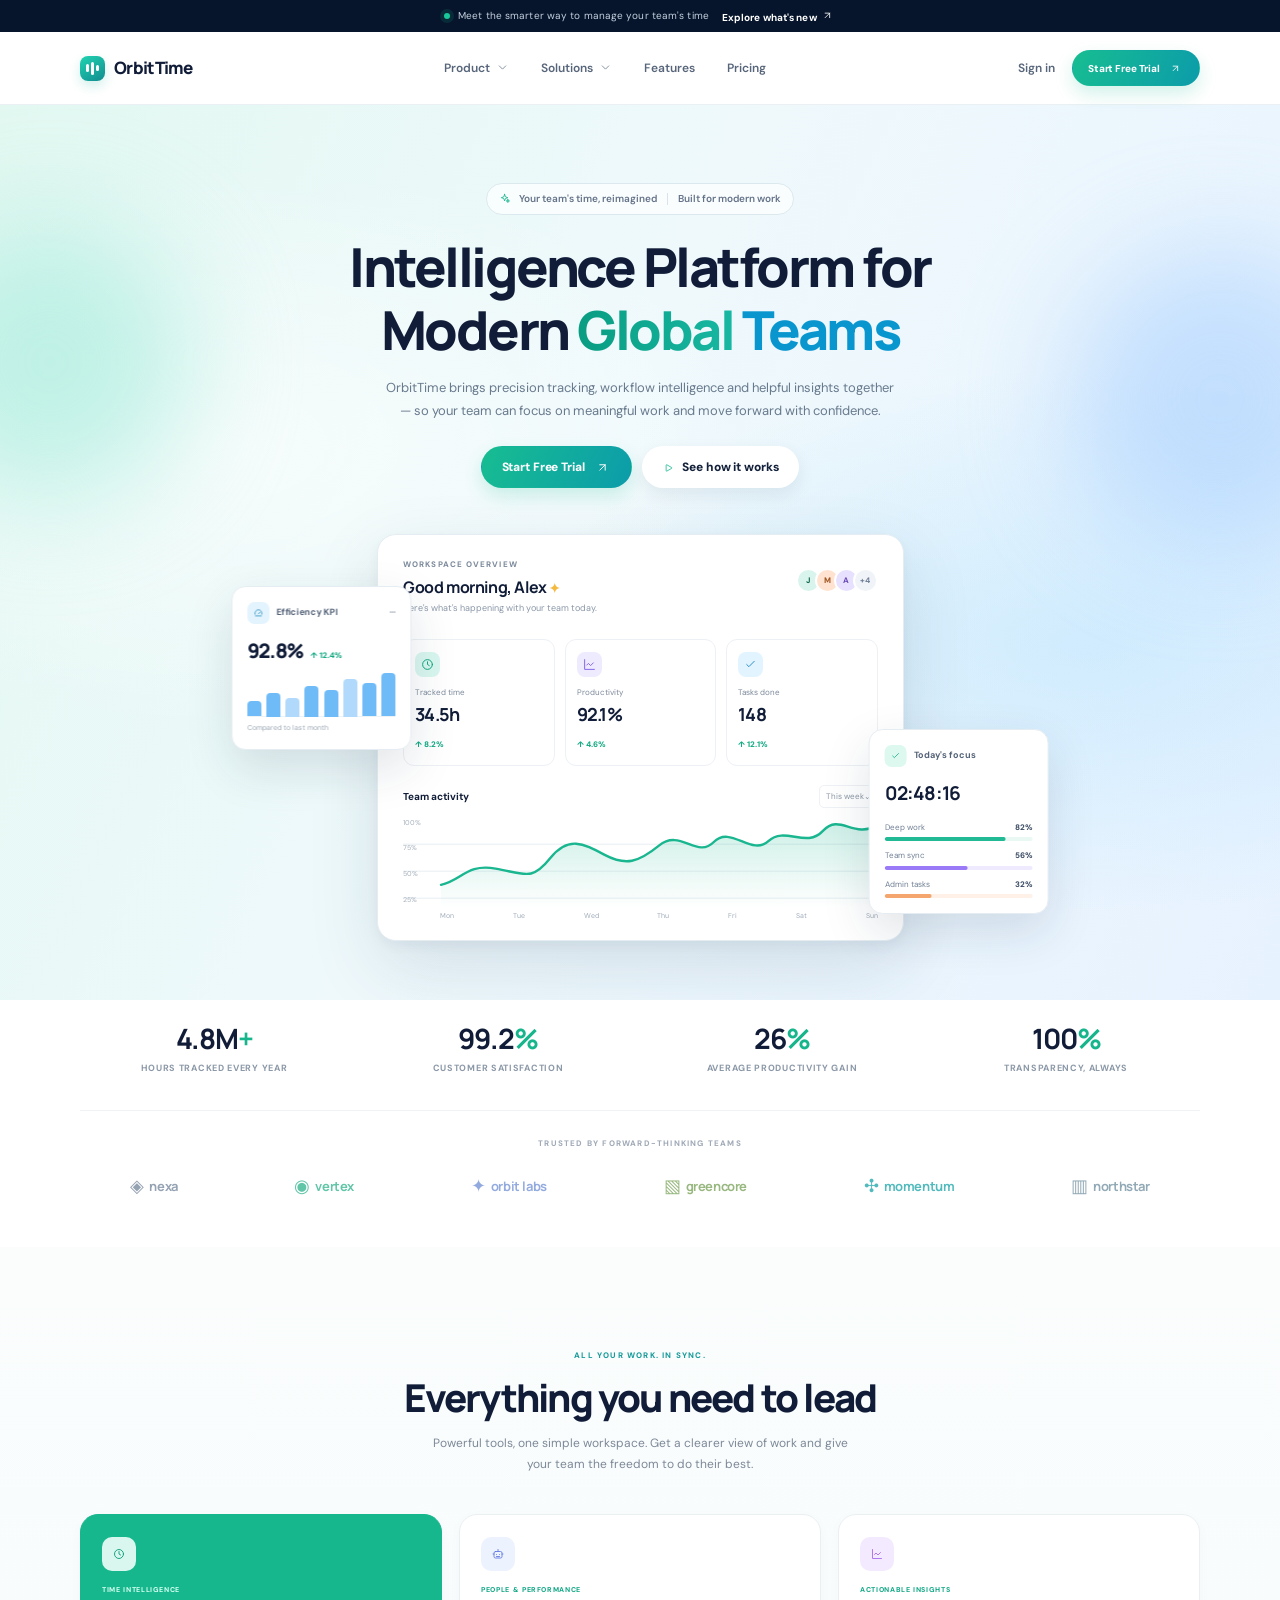
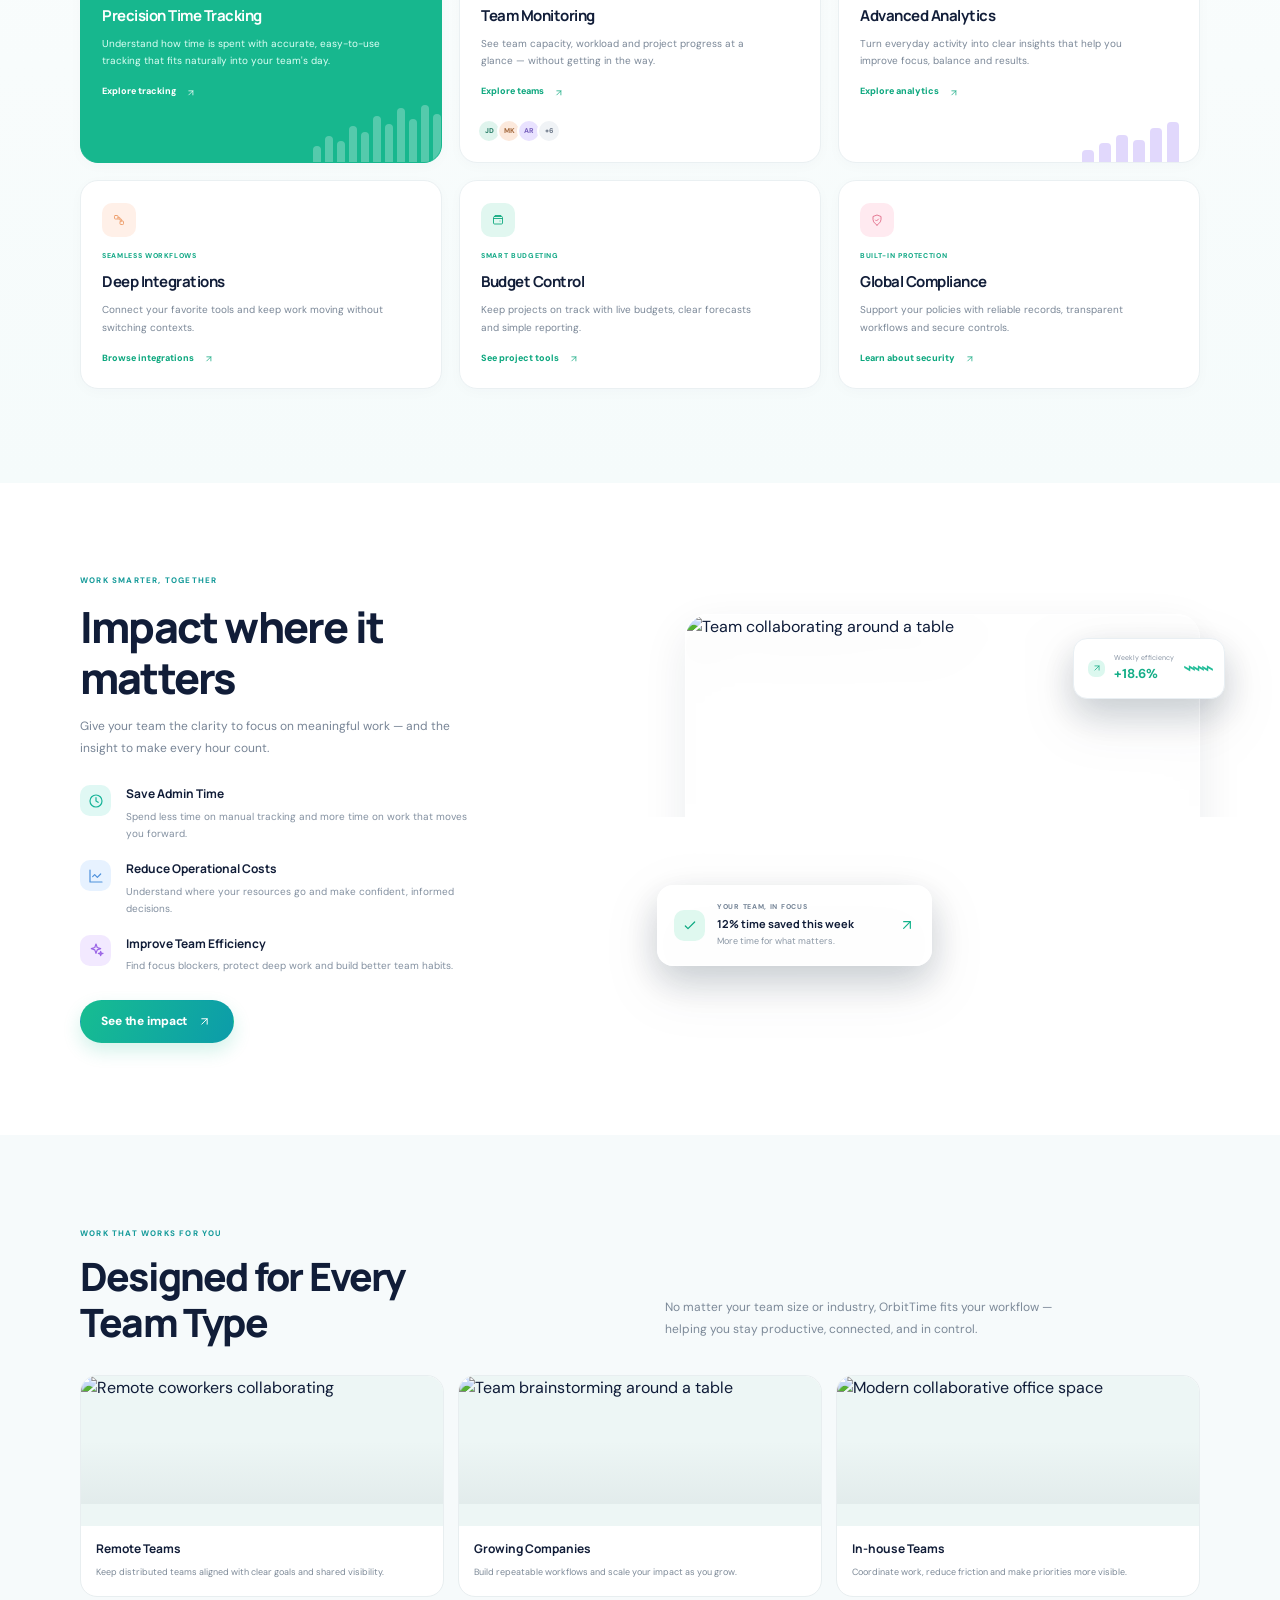
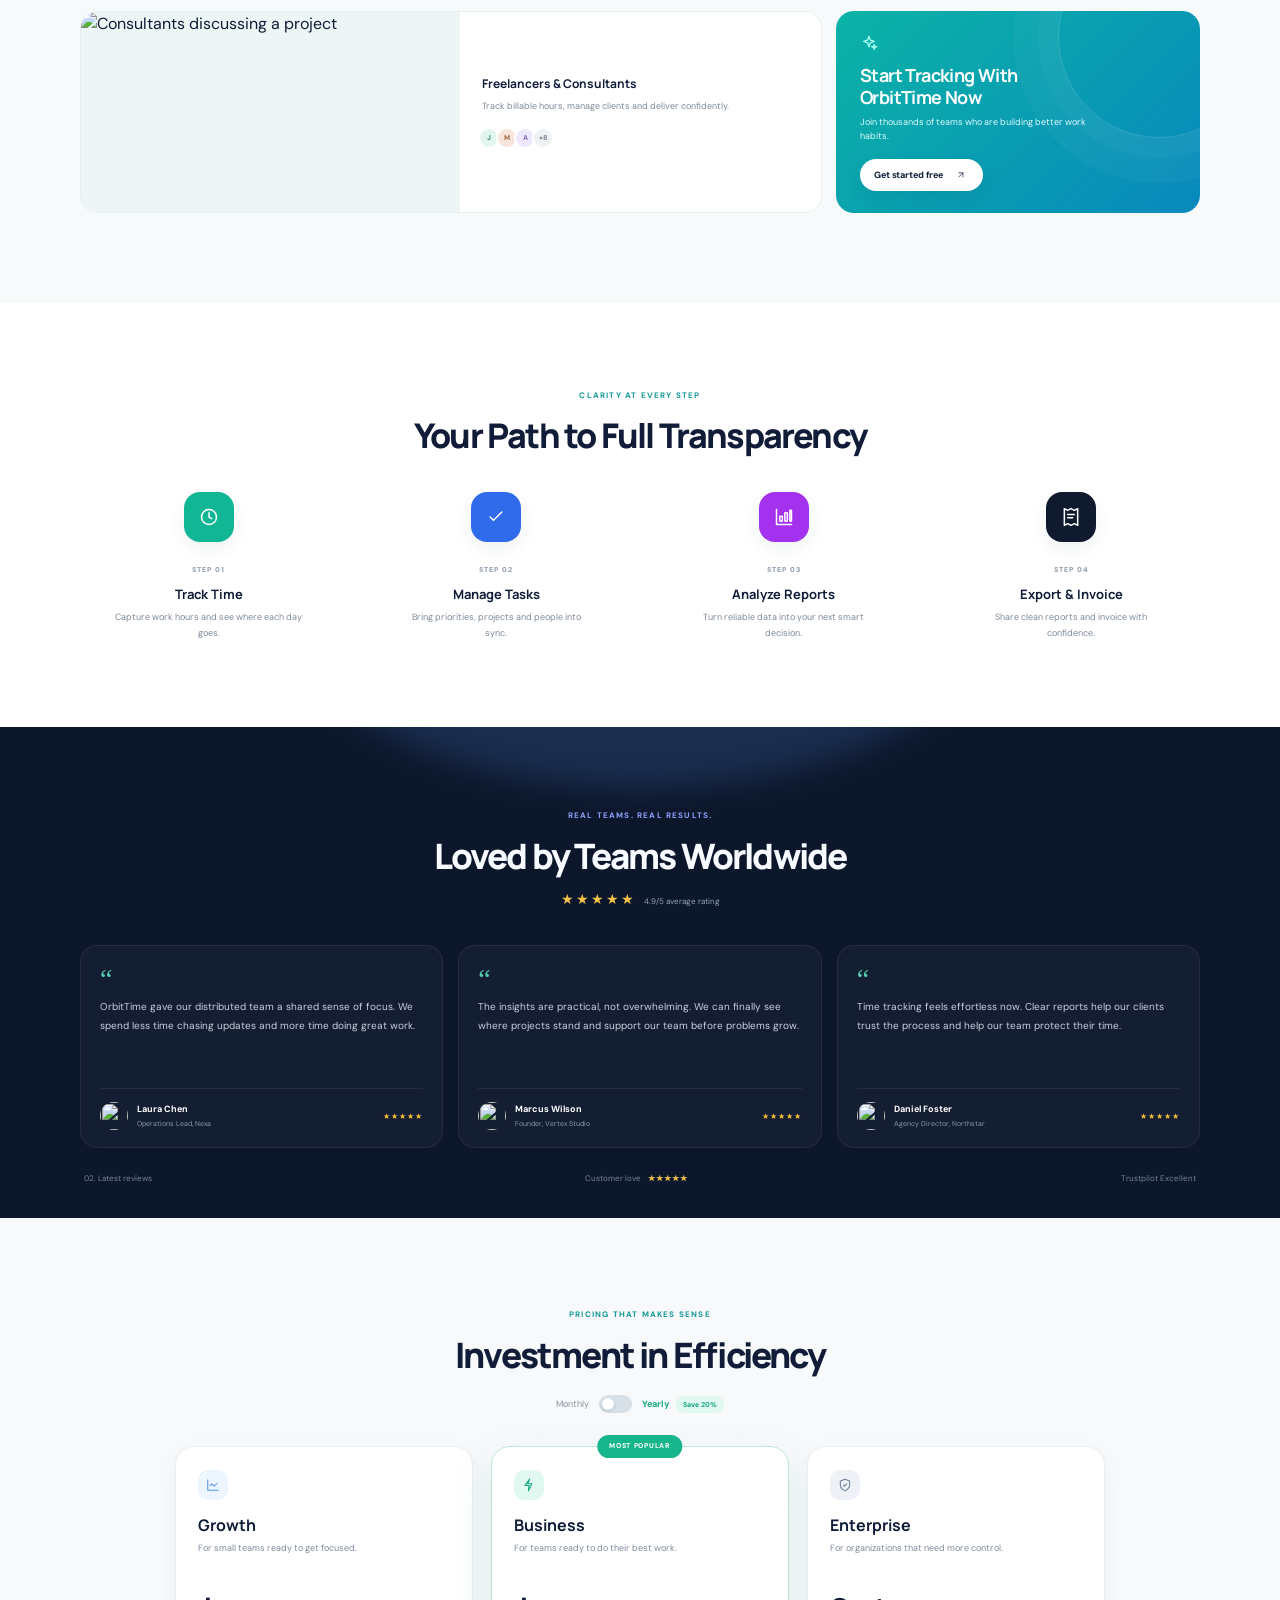
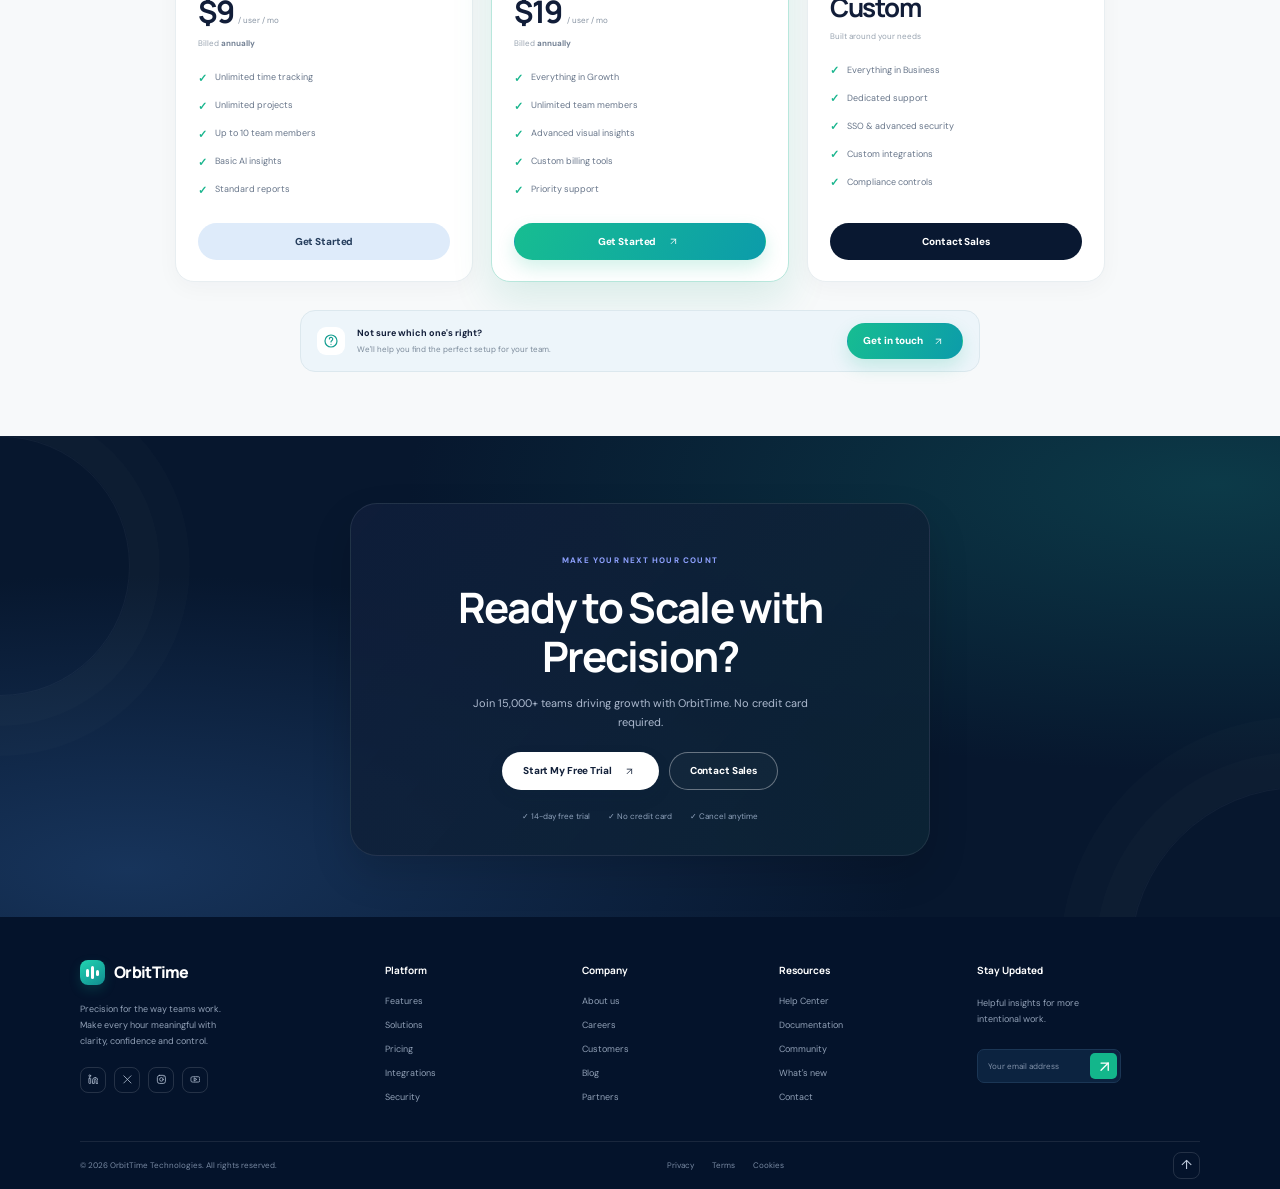
==== index.html @ 645ffbab "Polish OrbitTime design, icons, and motion" ====
<!DOCTYPE html>
<html lang="en">
<head>
  <meta charset="UTF-8" />
  <meta name="viewport" content="width=device-width, initial-scale=1.0" />
  <meta name="theme-color" content="#f4fbfc" />
  <meta name="color-scheme" content="light" />
  <meta name="description" content="OrbitTime helps modern teams plan time, track progress, and work with clarity." />
  <title>OrbitTime — Intelligence Platform for Modern Teams</title>
  <link rel="preconnect" href="https://fonts.googleapis.com" />
  <link rel="preconnect" href="https://fonts.gstatic.com" crossorigin />
  <link href="https://fonts.googleapis.com/css2?family=DM+Sans:wght@400;500;600;700&family=Manrope:wght@400;500;600;700;800&display=swap" rel="stylesheet" />
  <link rel="stylesheet" href="style.css" />
  <script src="script.js" defer></script>
</head>
<body>
  <div class="announcement"><span class="announce-dot"></span> Meet the smarter way to manage your team's time <a href="#features">Explore what's new <span aria-hidden="true">↗</span></a></div>

  <header class="site-header">
    <nav class="nav container" aria-label="Main navigation">
      <a href="#home" class="brand" aria-label="OrbitTime home"><span class="brand-mark"><span></span><span></span><span></span></span><span>OrbitTime</span></a>
      <button class="menu-toggle" aria-label="Open navigation menu" aria-expanded="false"><span></span><span></span><span></span></button>
      <div class="nav-links">
        <a href="#features">Product <span class="chevron">⌄</span></a>
        <a href="#teams">Solutions <span class="chevron">⌄</span></a>
        <a href="#impact">Features</a>
        <a href="#pricing">Pricing</a>
      </div>
      <div class="nav-actions"><a class="login-link" href="#contact">Sign in</a><a class="button button-small button-primary" href="#contact">Start Free Trial <span>↗</span></a></div>
    </nav>
  </header>

  <main>
    <section class="hero" id="home">
      <div class="hero-glow hero-glow-one"></div><div class="hero-glow hero-glow-two"></div>
      <div class="container hero-inner">
        <div class="eyebrow-pill"><span class="sparkle">✦</span> Your team's time, reimagined <span class="pill-divider"></span> Built for modern work</div>
        <h1>Intelligence Platform for<br />Modern <span class="gradient-text">Global</span> <span class="team-word">Teams</span></h1>
        <p class="hero-copy">OrbitTime brings precision tracking, workflow intelligence and helpful insights together — so your team can focus on meaningful work and move forward with confidence.</p>
        <div class="hero-buttons"><a class="button button-primary" href="#contact">Start Free Trial <span>↗</span></a><a class="button button-white" href="#features"><span class="play-icon">▶</span> See how it works</a></div>

        <div class="dashboard-preview" aria-label="Preview of OrbitTime dashboard">
          <div class="floating-mini left-mini"><div class="mini-head"><span class="tiny-icon blue">▶</span><span>Efficiency KPI</span><span class="mini-menu">···</span></div><div class="mini-number">92.8% <small>↑ 12.4%</small></div><div class="mini-bars"><i style="height:35%"></i><i style="height:55%"></i><i style="height:44%"></i><i style="height:71%"></i><i style="height:62%"></i><i style="height:88%"></i><i style="height:77%"></i><i style="height:100%"></i></div><span class="mini-foot">Compared to last month</span></div>
          <div class="main-dashboard">
            <div class="dashboard-top"><div><div class="dashboard-label">WORKSPACE OVERVIEW</div><h3>Good morning, Alex <span>✦</span></h3><p>Here's what's happening with your team today.</p></div><div class="avatar-stack"><span>J</span><span>M</span><span>A</span><b>+4</b></div></div>
            <div class="dashboard-metrics"><div class="metric"><span class="metric-icon teal">◷</span><span class="metric-label">Tracked time</span><strong>34.5h</strong><small class="positive">↑ 8.2%</small></div><div class="metric"><span class="metric-icon violet">▤</span><span class="metric-label">Productivity</span><strong>92.1%</strong><small class="positive">↑ 4.6%</small></div><div class="metric"><span class="metric-icon sky">⌁</span><span class="metric-label">Tasks done</span><strong>148</strong><small class="positive">↑ 12.1%</small></div></div>
            <div class="chart-area"><div class="chart-heading"><strong>Team activity</strong><span>This week⌄</span></div><div class="chart"><div class="chart-y"><span>100%</span><span>75%</span><span>50%</span><span>25%</span></div><svg viewBox="0 0 520 105" preserveAspectRatio="none" role="img" aria-label="Weekly productivity chart"><defs><linearGradient id="chartFill" x1="0" x2="0" y1="0" y2="1"><stop offset="0" stop-color="#20b993" stop-opacity=".22"/><stop offset="1" stop-color="#20b993" stop-opacity="0"/></linearGradient></defs><path d="M0 78 C25 73 30 53 65 59 S108 74 130 47 S170 30 195 43 S235 52 260 32 S305 48 325 28 S370 45 390 27 S435 36 455 15 S490 24 520 9 L520 105 L0 105Z" fill="url(#chartFill)"/><path d="M0 78 C25 73 30 53 65 59 S108 74 130 47 S170 30 195 43 S235 52 260 32 S305 48 325 28 S370 45 390 27 S435 36 455 15 S490 24 520 9" fill="none" stroke="#19b68f" stroke-width="2.4" vector-effect="non-scaling-stroke" stroke-linecap="round"/></svg></div><div class="chart-x"><span>Mon</span><span>Tue</span><span>Wed</span><span>Thu</span><span>Fri</span><span>Sat</span><span>Sun</span></div></div>
          </div>
          <div class="floating-mini right-mini"><div class="mini-head"><span class="tiny-icon green">✓</span><span>Today's focus</span></div><strong class="focus-time">02:48:16</strong><div class="focus-line"><span>Deep work</span><b>82%</b></div><div class="focus-track"><i></i></div><div class="focus-line"><span>Team sync</span><b>56%</b></div><div class="focus-track purple"><i></i></div><div class="focus-line"><span>Admin tasks</span><b>32%</b></div><div class="focus-track orange"><i></i></div></div>
        </div>
      </div>
    </section>

    <section class="stats-band"><div class="container stats-grid"><div><strong>4.8M<span>+</span></strong><p>Hours tracked every year</p></div><div><strong>99.2<span>%</span></strong><p>Customer satisfaction</p></div><div><strong>26<span>%</span></strong><p>Average productivity gain</p></div><div><strong>100<span>%</span></strong><p>Transparency, always</p></div></div><div class="trusted container"><p>TRUSTED BY FORWARD-THINKING TEAMS</p><div class="logo-row"><span class="logo-symbol logo-a">◈ <b>nexa</b></span><span class="logo-symbol logo-b">◉ <b>vertex</b></span><span class="logo-symbol logo-c">✦ <b>orbit labs</b></span><span class="logo-symbol logo-d">▧ <b>greencore</b></span><span class="logo-symbol logo-e">✣ <b>momentum</b></span><span class="logo-symbol logo-f">▥ <b>northstar</b></span></div></div></section>

    <section class="section features-section" id="features"><div class="container"><div class="section-heading centered"><span class="section-kicker">ALL YOUR WORK. IN SYNC.</span><h2>Everything you need to lead</h2><p>Powerful tools, one simple workspace. Get a clearer view of work and give<br class="desktop-only" /> your team the freedom to do their best.</p></div>
      <div class="feature-grid"><article class="feature-card featured-card"><div class="feature-icon mint">◷</div><span class="feature-tag">TIME INTELLIGENCE</span><h3>Precision Time Tracking</h3><p>Understand how time is spent with accurate, easy-to-use tracking that fits naturally into your team's day.</p><a href="#impact" class="text-link">Explore tracking <span>↗</span></a><div class="card-decoration bars-decoration"><i></i><i></i><i></i><i></i><i></i><i></i><i></i><i></i><i></i><i></i><i></i></div></article>
      <article class="feature-card"><div class="feature-icon periwinkle">AI</div><span class="feature-tag">PEOPLE & PERFORMANCE</span><h3>Team Monitoring</h3><p>See team capacity, workload and project progress at a glance — without getting in the way.</p><a href="#teams" class="text-link">Explore teams <span>↗</span></a><div class="mini-people"><span>JD</span><span>MK</span><span>AR</span><span>+6</span></div></article>
      <article class="feature-card"><div class="feature-icon lilac">⌘</div><span class="feature-tag">ACTIONABLE INSIGHTS</span><h3>Advanced Analytics</h3><p>Turn everyday activity into clear insights that help you improve focus, balance and results.</p><a href="#impact" class="text-link">Explore analytics <span>↗</span></a><div class="analytics-decoration"><i style="height:28%"></i><i style="height:44%"></i><i style="height:61%"></i><i style="height:50%"></i><i style="height:77%"></i><i style="height:92%"></i></div></article>
      <article class="feature-card compact-feature"><div class="feature-icon peach">↗</div><span class="feature-tag">SEAMLESS WORKFLOWS</span><h3>Deep Integrations</h3><p>Connect your favorite tools and keep work moving without switching contexts.</p><a href="#contact" class="text-link">Browse integrations <span>↗</span></a></article>
      <article class="feature-card compact-feature"><div class="feature-icon mint">◉</div><span class="feature-tag">SMART BUDGETING</span><h3>Budget Control</h3><p>Keep projects on track with live budgets, clear forecasts and simple reporting.</p><a href="#pricing" class="text-link">See project tools <span>↗</span></a></article>
      <article class="feature-card compact-feature"><div class="feature-icon rose">♢</div><span class="feature-tag">BUILT-IN PROTECTION</span><h3>Global Compliance</h3><p>Support your policies with reliable records, transparent workflows and secure controls.</p><a href="#contact" class="text-link">Learn about security <span>↗</span></a></article></div>
    </div></section>

    <section class="section impact-section" id="impact"><div class="container impact-layout"><div class="impact-copy"><span class="section-kicker">WORK SMARTER, TOGETHER</span><h2>Impact where it<br />matters</h2><p class="impact-intro">Give your team the clarity to focus on meaningful work — and the insight to make every hour count.</p><div class="benefit-list"><div class="benefit"><span class="benefit-icon turquoise">⌁</span><div><h3>Save Admin Time</h3><p>Spend less time on manual tracking and more time on work that moves you forward.</p></div></div><div class="benefit"><span class="benefit-icon blue">◈</span><div><h3>Reduce Operational Costs</h3><p>Understand where your resources go and make confident, informed decisions.</p></div></div><div class="benefit"><span class="benefit-icon purple">✧</span><div><h3>Improve Team Efficiency</h3><p>Find focus blockers, protect deep work and build better team habits.</p></div></div></div><a class="button button-primary" href="#contact">See the impact <span>↗</span></a></div>
      <div class="impact-visual"><img decoding="async" src="https://images.unsplash.com/photo-1556761175-b413da4baf72?auto=format&fit=crop&w=1000&q=85" alt="Team collaborating around a table" loading="lazy"/><div class="image-badge"><span class="badge-check">✓</span><div><small>YOUR TEAM, IN FOCUS</small><strong>12% time saved this week</strong><p>More time for what matters.</p></div><span class="badge-trend">↗</span></div><div class="floating-stat"><span class="tiny-icon green">↗</span><div><small>Weekly efficiency</small><strong>+18.6%</strong></div><div class="sparkline">⌁⌁⌁</div></div></div></div></section>

    <section class="section team-section" id="teams"><div class="container"><div class="team-intro"><div><span class="section-kicker">WORK THAT WORKS FOR YOU</span><h2>Designed for Every<br />Team Type</h2></div><p>No matter your team size or industry, OrbitTime fits your workflow — helping you stay productive, connected, and in control.</p></div><div class="team-grid"><article class="team-card"><img decoding="async" src="https://images.unsplash.com/photo-1521737711867-e3b97375f902?auto=format&fit=crop&w=720&q=80" alt="Remote coworkers collaborating" loading="lazy"/><div class="team-card-copy"><h3>Remote Teams</h3><p>Keep distributed teams aligned with clear goals and shared visibility.</p></div></article><article class="team-card"><img decoding="async" src="https://images.unsplash.com/photo-1552664730-d307ca884978?auto=format&fit=crop&w=720&q=80" alt="Team brainstorming around a table" loading="lazy"/><div class="team-card-copy"><h3>Growing Companies</h3><p>Build repeatable workflows and scale your impact as you grow.</p></div></article><article class="team-card"><img decoding="async" src="https://images.unsplash.com/photo-1524758631624-e2822e304c36?auto=format&fit=crop&w=720&q=80" alt="Modern collaborative office space" loading="lazy"/><div class="team-card-copy"><h3>In-house Teams</h3><p>Coordinate work, reduce friction and make priorities more visible.</p></div></article><article class="team-card consultant-card"><img decoding="async" src="https://images.unsplash.com/photo-1551836022-d5d88e9218df?auto=format&fit=crop&w=720&q=80" alt="Consultants discussing a project" loading="lazy"/><div class="team-card-copy"><h3>Freelancers & Consultants</h3><p>Track billable hours, manage clients and deliver confidently.</p><div class="client-dots"><span>J</span><span>M</span><span>A</span><span>+8</span></div></div></article><article class="team-cta"><span class="cta-sparkle">✦</span><h3>Start Tracking With<br />OrbitTime Now</h3><p>Join thousands of teams who are building better work habits.</p><a href="#contact" class="button button-white">Get started free <span>↗</span></a></article></div></div></section>

    <section class="section transparency-section"><div class="container"><div class="section-heading centered"><span class="section-kicker">CLARITY AT EVERY STEP</span><h2>Your Path to Full Transparency</h2></div><div class="steps-grid"><article class="step"><span class="step-icon step-green">◷</span><span class="step-number">STEP 01</span><h3>Track Time</h3><p>Capture work hours and see where each day goes.</p></article><article class="step"><span class="step-icon step-blue">☷</span><span class="step-number">STEP 02</span><h3>Manage Tasks</h3><p>Bring priorities, projects and people into sync.</p></article><article class="step"><span class="step-icon step-purple">⌁</span><span class="step-number">STEP 03</span><h3>Analyze Reports</h3><p>Turn reliable data into your next smart decision.</p></article><article class="step"><span class="step-icon step-dark">▣</span><span class="step-number">STEP 04</span><h3>Export & Invoice</h3><p>Share clean reports and invoice with confidence.</p></article></div></div></section>

    <section class="testimonials-section"><div class="container"><div class="section-heading centered"><span class="section-kicker light-kicker">REAL TEAMS. REAL RESULTS.</span><h2>Loved by Teams Worldwide</h2><div class="rating-line"><span>★★★★★</span> <small>4.9/5 average rating</small></div></div><div class="testimonial-grid"><article class="testimonial-card"><div class="quote-mark">“</div><p>OrbitTime gave our distributed team a shared sense of focus. We spend less time chasing updates and more time doing great work.</p><div class="reviewer"><img decoding="async" src="https://images.unsplash.com/photo-1534528741775-53994a69daeb?auto=format&fit=crop&w=100&q=80" alt="" loading="lazy"/><div><strong>Laura Chen</strong><small>Operations Lead, Nexa</small></div><span class="review-stars">★★★★★</span></div></article><article class="testimonial-card"><div class="quote-mark">“</div><p>The insights are practical, not overwhelming. We can finally see where projects stand and support our team before problems grow.</p><div class="reviewer"><img decoding="async" src="https://images.unsplash.com/photo-1500648767791-00dcc994a43e?auto=format&fit=crop&w=100&q=80" alt="" loading="lazy"/><div><strong>Marcus Wilson</strong><small>Founder, Vertex Studio</small></div><span class="review-stars">★★★★★</span></div></article><article class="testimonial-card"><div class="quote-mark">“</div><p>Time tracking feels effortless now. Clear reports help our clients trust the process and help our team protect their time.</p><div class="reviewer"><img decoding="async" src="https://images.unsplash.com/photo-1506794778202-cad84cf45f1d?auto=format&fit=crop&w=100&q=80" alt="" loading="lazy"/><div><strong>Daniel Foster</strong><small>Agency Director, Northstar</small></div><span class="review-stars">★★★★★</span></div></article></div><div class="testimonial-foot"><span>02. Latest reviews</span><span>Customer love <b>★★★★★</b></span><span>Trustpilot Excellent</span></div></div></section>

    <section class="section pricing-section" id="pricing"><div class="container"><div class="section-heading centered"><span class="section-kicker">PRICING THAT MAKES SENSE</span><h2>Investment in Efficiency</h2><div class="billing-toggle"><span>Monthly</span><button id="billingToggle" class="toggle-switch" aria-label="Switch to yearly billing" aria-pressed="false"><span></span></button><span class="billing-active">Yearly <small>Save 20%</small></span></div></div><div class="pricing-grid"><article class="price-card"><div class="price-icon pale-blue">↗</div><h3>Growth</h3><p>For small teams ready to get focused.</p><div class="price"><strong data-monthly="$12" data-yearly="$9">$9</strong><span>/ user / mo</span></div><span class="price-caption">Billed <b class="billing-word">annually</b></span><ul><li>Unlimited time tracking</li><li>Unlimited projects</li><li>Up to 10 team members</li><li>Basic AI insights</li><li>Standard reports</li></ul><a class="button button-soft" href="#contact">Get Started</a></article><article class="price-card popular"><span class="popular-label">MOST POPULAR</span><div class="price-icon pale-green">⌁</div><h3>Business</h3><p>For teams ready to do their best work.</p><div class="price"><strong data-monthly="$24" data-yearly="$19">$19</strong><span>/ user / mo</span></div><span class="price-caption">Billed <b class="billing-word">annually</b></span><ul><li>Everything in Growth</li><li>Unlimited team members</li><li>Advanced visual insights</li><li>Custom billing tools</li><li>Priority support</li></ul><a class="button button-primary" href="#contact">Get Started <span>↗</span></a></article><article class="price-card"><div class="price-icon pale-slate">◈</div><h3>Enterprise</h3><p>For organizations that need more control.</p><div class="price custom-price"><strong>Custom</strong></div><span class="price-caption">Built around your needs</span><ul><li>Everything in Business</li><li>Dedicated support</li><li>SSO & advanced security</li><li>Custom integrations</li><li>Compliance controls</li></ul><a class="button button-dark" href="#contact">Contact Sales</a></article></div><div class="pricing-help"><span class="help-icon">?</span><div><strong>Not sure which one's right?</strong><p>We'll help you find the perfect setup for your team.</p></div><a href="#contact" class="button button-primary button-small">Get in touch <span>↗</span></a></div></div></section>

    <section class="final-cta" id="contact"><div class="cta-orb orb-left"></div><div class="cta-orb orb-right"></div><div class="final-cta-content"><span class="section-kicker light-kicker">MAKE YOUR NEXT HOUR COUNT</span><h2>Ready to Scale with<br />Precision?</h2><p>Join 15,000+ teams driving growth with OrbitTime. No credit card required.</p><div class="hero-buttons"><a class="button button-white" href="mailto:hello@orbittime.example">Start My Free Trial <span>↗</span></a><a class="button button-outline-light" href="mailto:hello@orbittime.example">Contact Sales</a></div><div class="cta-reassurance"><span>✓ 14-day free trial</span><span>✓ No credit card</span><span>✓ Cancel anytime</span></div></div></section>
  </main>

  <footer class="site-footer"><div class="container footer-main"><div class="footer-about"><a href="#home" class="brand brand-light"><span class="brand-mark"><span></span><span></span><span></span></span><span>OrbitTime</span></a><p>Precision for the way teams work.<br />Make every hour meaningful with<br />clarity, confidence and control.</p><div class="social-links"><a href="#contact" aria-label="LinkedIn">in</a><a href="#contact" aria-label="X social network">𝕏</a><a href="#contact" aria-label="Instagram">◎</a><a href="#contact" aria-label="YouTube">▶</a></div></div><div class="footer-column"><h3>Platform</h3><a href="#features">Features</a><a href="#teams">Solutions</a><a href="#pricing">Pricing</a><a href="#impact">Integrations</a><a href="#contact">Security</a></div><div class="footer-column"><h3>Company</h3><a href="#impact">About us</a><a href="#contact">Careers</a><a href="#contact">Customers</a><a href="#contact">Blog</a><a href="#contact">Partners</a></div><div class="footer-column"><h3>Resources</h3><a href="#contact">Help Center</a><a href="#contact">Documentation</a><a href="#contact">Community</a><a href="#contact">What's new</a><a href="#contact">Contact</a></div><div class="footer-column newsletter"><h3>Stay Updated</h3><p>Helpful insights for more<br />intentional work.</p><form id="newsletterForm"><label class="sr-only" for="emailInput">Email address</label><div class="email-field"><input id="emailInput" type="email" placeholder="Your email address" required /><button type="submit" aria-label="Subscribe">↗</button></div><small id="newsletterMessage" aria-live="polite"></small></form></div></div><div class="container footer-bottom"><span>© 2026 OrbitTime Technologies. All rights reserved.</span><div><a href="#contact">Privacy</a><a href="#contact">Terms</a><a href="#contact">Cookies</a></div><a href="#home" class="back-top" aria-label="Back to top">↑</a></div></footer>
  <div class="toast" id="toast" role="status" aria-live="polite"></div>
</body>
</html>
---- style.css ----
:root{--ink:#111d38;--muted:#66748a;--line:#e6edf2;--mint:#19b88f;--mint-dark:#0fa67d;--pale:#f6fafb;--navy:#08152d;--radius:20px;--shadow:0 18px 45px rgba(20,45,75,.08)}
*{box-sizing:border-box}html{scroll-behavior:smooth;scroll-padding-top:88px}body{margin:0;font-family:'DM Sans',sans-serif;color:var(--ink);background:#fff;line-height:1.55;-webkit-font-smoothing:antialiased}a{color:inherit;text-decoration:none}button,input{font:inherit}.container{width:min(1120px,calc(100% - 48px));margin-inline:auto}.announcement{min-height:32px;background:#06152b;color:#c4d0df;display:flex;gap:8px;align-items:center;justify-content:center;font-size:10px;letter-spacing:.01em;padding:7px 16px;text-align:center}.announcement a{color:#fff;font-weight:700;margin-left:5px}.announce-dot{width:6px;height:6px;border-radius:50%;background:#19c99a;box-shadow:0 0 0 4px #19c99a20}.site-header{position:sticky;top:0;z-index:20;background:rgba(255,255,255,.89);backdrop-filter:blur(18px);border-bottom:1px solid rgba(226,235,239,.72)}.nav{height:72px;display:flex;align-items:center;justify-content:space-between;gap:24px}.brand{display:inline-flex;align-items:center;gap:9px;font-family:Manrope,sans-serif;font-weight:800;font-size:17px;letter-spacing:-.7px;white-space:nowrap}.brand-mark{width:25px;height:25px;border-radius:8px;background:linear-gradient(145deg,#21d4b1,#118c90);display:flex;align-items:center;justify-content:center;gap:2px;box-shadow:0 5px 12px #12ae9330}.brand-mark span{width:3px;border-radius:4px;background:#fff;display:block}.brand-mark span:nth-child(1){height:8px}.brand-mark span:nth-child(2){height:13px}.brand-mark span:nth-child(3){height:6px}.nav-links{display:flex;align-items:center;gap:32px;margin-left:auto;margin-right:auto}.nav-links a,.login-link{font-size:12px;color:#57657a;font-weight:600;transition:color .2s}.nav-links a:hover,.login-link:hover{color:var(--mint-dark)}.chevron{font-size:13px;margin-left:3px;color:#8591a3}.nav-actions{display:flex;align-items:center;gap:17px}.button{display:inline-flex;align-items:center;justify-content:center;gap:10px;min-height:44px;padding:0 20px;border-radius:999px;font-size:12px;font-weight:700;white-space:nowrap;border:1px solid transparent;transition:transform .2s,box-shadow .2s,background .2s;cursor:pointer}.button:hover{transform:translateY(-2px);box-shadow:0 9px 20px #0b24321a}.button-primary{background:var(--mint);color:white;box-shadow:0 6px 15px #15b58e2a}.button-primary:hover{background:#0ca980}.button-small{min-height:35px;padding:0 15px;font-size:10px}.button-white{background:#fff;color:#13213a;box-shadow:0 5px 18px #163c4c0e}.button-soft{background:#deebfa;color:#253d5c}.button-dark{background:#091831;color:#fff}.button-outline-light{border-color:#ffffff5c;color:white;background:#ffffff06}.menu-toggle{display:none;width:40px;height:40px;background:#fff;border:1px solid var(--line);border-radius:12px;align-items:center;justify-content:center;flex-direction:column;gap:5px}.menu-toggle span{display:block;width:16px;height:2px;border-radius:5px;background:#23344c}
.hero{position:relative;overflow:hidden;background:linear-gradient(115deg,#e2f8f1 0%,#eff9fc 45%,#e7f2ff 100%);padding:78px 0 58px;isolation:isolate}.hero:before{content:"";position:absolute;inset:0;z-index:-1;background:radial-gradient(ellipse at 17% 38%,#ffffffa0,transparent 36%),radial-gradient(ellipse at 85% 60%,#93d6ff4d,transparent 36%)}.hero-glow{position:absolute;z-index:-1;filter:blur(55px);border-radius:50%;opacity:.5}.hero-glow-one{width:280px;height:280px;background:#92e8d5;top:13%;left:-90px}.hero-glow-two{width:300px;height:300px;background:#9dcaff;right:-90px;top:16%}.hero-inner{text-align:center;position:relative}.eyebrow-pill{display:inline-flex;align-items:center;gap:8px;border:1px solid #dbe8ed;background:#ffffffa8;border-radius:30px;padding:7px 12px;font-size:10px;color:#647288;font-weight:600}.sparkle{color:#15b48b}.pill-divider{width:1px;height:12px;background:#d9e3e8;margin:0 2px}.hero h1{font-family:Manrope,sans-serif;font-size:clamp(36px,4.2vw,58px);line-height:1.17;letter-spacing:-2.5px;font-weight:800;margin:21px 0 14px}.gradient-text{background:linear-gradient(90deg,#099d82,#18b7a2);-webkit-background-clip:text;background-clip:text;color:transparent}.team-word{color:#0996cf}.hero-copy{max-width:510px;margin:0 auto;color:#687a8d;font-size:13px;line-height:1.8}.hero-buttons{display:flex;gap:10px;justify-content:center;flex-wrap:wrap;margin-top:24px}.hero-buttons .button{min-height:42px}.play-icon{font-size:10px;color:#18b994}.dashboard-preview{position:relative;width:min(810px,100%);margin:46px auto 0;display:flex;align-items:center;justify-content:center;min-height:282px}.main-dashboard{width:65%;min-width:410px;position:relative;z-index:2;background:#fff;border:1px solid #e5edf2;border-radius:19px;padding:23px 25px 19px;text-align:left;box-shadow:0 26px 65px #2b53701a}.dashboard-top{display:flex;align-items:flex-start;justify-content:space-between;gap:15px}.dashboard-label{font-size:8px;letter-spacing:1.1px;font-weight:800;color:#7d8b9c}.dashboard-top h3{font-family:Manrope,sans-serif;font-size:16px;margin:5px 0 2px;letter-spacing:-.4px}.dashboard-top h3 span{color:#f6b940;font-size:13px}.dashboard-top p{font-size:9px;color:#8b98a8;margin:0}.avatar-stack{display:flex;align-items:center;margin-top:10px}.avatar-stack span,.avatar-stack b{width:25px;height:25px;border-radius:50%;border:2px solid white;margin-left:-6px;display:grid;place-items:center;font-size:8px;background:#d9f4ec;color:#12664f;font-weight:800}.avatar-stack span:nth-child(2){background:#ffe3d0;color:#a05421}.avatar-stack span:nth-child(3){background:#e7e0ff;color:#6c4bb5}.avatar-stack b{background:#f0f4f8;color:#718198}.dashboard-metrics{display:grid;grid-template-columns:repeat(3,1fr);gap:10px;margin:23px 0 19px}.metric{position:relative;border:1px solid #edf1f5;border-radius:11px;padding:12px 11px 10px}.metric-icon{width:25px;height:25px;border-radius:8px;display:grid;place-items:center;font-size:13px;margin-bottom:9px}.teal{background:#d9f7ef;color:#0da37f}.violet{background:#eeebff;color:#8664ea}.sky{background:#e2f4ff;color:#278ccb}.metric-label{display:block;font-size:8px;color:#7c899a}.metric strong{font-family:Manrope,sans-serif;font-size:18px;letter-spacing:-.7px;display:block;margin:2px 0}.positive{font-size:8px;color:#14ab84;font-weight:800}.chart-heading{display:flex;justify-content:space-between;align-items:center;font-size:9px}.chart-heading strong{font-size:10px}.chart-heading span{font-size:8px;color:#8b97a5;border:1px solid #eef1f5;border-radius:5px;padding:4px 6px}.chart{height:90px;display:flex;gap:8px;margin-top:10px;background:repeating-linear-gradient(to bottom,transparent 0,transparent 25px,#eff3f6 26px,#eff3f6 27px);position:relative}.chart-y{display:flex;flex-direction:column;justify-content:space-between;color:#a5afbb;font-size:7px;width:30px;padding-bottom:2px}.chart svg{width:calc(100% - 38px);height:100%;overflow:visible}.chart-x{display:flex;justify-content:space-between;padding-left:37px;color:#a0abba;font-size:7px;margin-top:3px}.floating-mini{position:absolute;background:#fff;border:1px solid #e6edf2;border-radius:14px;box-shadow:0 18px 38px #173f5c1b;padding:15px;z-index:3;text-align:left;width:180px}.left-mini{left:0;top:52px;transform:translateX(-2%)}.right-mini{right:0;bottom:28px;transform:translateX(2%)}.mini-head{display:flex;align-items:center;gap:7px;font-size:9px;color:#546278;font-weight:700}.tiny-icon{width:22px;height:22px;border-radius:7px;display:grid;place-items:center;font-size:10px}.tiny-icon.blue{background:#e4f4ff;color:#218bba}.tiny-icon.green{background:#dcf8ef;color:#0eaa83}.mini-menu{margin-left:auto;color:#8593a3}.mini-number{font-size:20px;font-family:Manrope,sans-serif;font-weight:800;margin-top:11px;letter-spacing:-.8px}.mini-number small{font-family:'DM Sans',sans-serif;font-size:8px;color:#12a983;margin-left:4px;letter-spacing:0}.mini-bars{height:44px;display:flex;align-items:flex-end;gap:5px;margin-top:7px;border-bottom:1px solid #edf2f5}.mini-bars i{display:block;width:12%;background:#6fbbf8;border-radius:4px 4px 0 0}.mini-bars i:nth-child(3n){background:#b0d9fb}.mini-foot{display:block;color:#9ca8b5;font-size:7px;margin-top:6px}.focus-time{font-family:Manrope,sans-serif;font-size:19px;letter-spacing:-.8px;display:block;margin:12px 0}.focus-line{display:flex;justify-content:space-between;font-size:8px;color:#718095;margin:8px 0 4px}.focus-line b{color:#384961;font-size:8px}.focus-track{height:4px;border-radius:10px;background:#eaf8f3;overflow:hidden}.focus-track i{display:block;width:82%;height:100%;background:#22b995;border-radius:10px}.focus-track.purple{background:#f0eaff}.focus-track.purple i{width:56%;background:#9b7af7}.focus-track.orange{background:#fff1e7}.focus-track.orange i{width:32%;background:#f4a66e}
.stats-band{background:#fff;padding:15px 0 47px}.stats-grid{display:grid;grid-template-columns:repeat(4,1fr);gap:16px;text-align:center;padding:7px 0 34px}.stats-grid strong{font-family:Manrope,sans-serif;letter-spacing:-1px;font-size:28px;line-height:1.2}.stats-grid strong span{color:#16b58c}.stats-grid p{font-size:9px;letter-spacing:.7px;text-transform:uppercase;font-weight:700;color:#8b98a7;margin:5px 0 0}.trusted{border-top:1px solid #f0f3f5;padding-top:26px;text-align:center}.trusted>p{font-size:8px;letter-spacing:1.2px;color:#a0aab7;font-weight:800;margin:0 0 23px}.logo-row{display:flex;align-items:center;justify-content:space-around;gap:16px;flex-wrap:wrap;color:#a6b1bd}.logo-symbol{font-family:Manrope,sans-serif;display:flex;align-items:center;gap:5px;font-size:18px;opacity:.8}.logo-symbol b{font-size:13px;letter-spacing:-.4px}.logo-a{color:#7a8ba0}.logo-b{color:#3ab793}.logo-c{color:#7996d8}.logo-d{color:#7ea65f}.logo-e{color:#26a9ad}.logo-f{color:#7794a4}
.section{padding:94px 0}.features-section{background:linear-gradient(180deg,#fbfdfd,#f5fbfb)}.section-heading h2,.team-intro h2,.impact-copy h2{font-family:Manrope,sans-serif;font-size:clamp(29px,3vw,39px);letter-spacing:-1.8px;line-height:1.17;margin:10px 0 12px;font-weight:800}.section-kicker{font-size:8px;letter-spacing:1.2px;font-weight:800;color:#169b9a}.section-heading p{font-size:12px;color:#7d8998;line-height:1.8;margin:0}.centered{text-align:center}.feature-grid{display:grid;grid-template-columns:repeat(3,1fr);gap:17px;margin-top:38px}.feature-card{background:#fff;border:1px solid #eaf0f2;border-radius:18px;padding:22px 21px 19px;min-height:220px;position:relative;overflow:hidden;transition:transform .25s,box-shadow .25s,border .25s}.feature-card:hover,.team-card:hover,.price-card:hover{transform:translateY(-4px);box-shadow:0 16px 35px #203c5310}.featured-card{background:#17b78e;color:#fff;border-color:#17b78e}.feature-icon{width:34px;height:34px;border-radius:10px;display:grid;place-items:center;font-weight:800;font-size:12px;margin-bottom:14px}.feature-icon.mint{background:#e1f7f0;color:#11aa80}.feature-icon.periwinkle{background:#edf2ff;color:#647be1}.feature-icon.lilac{background:#f4eaff;color:#aa6ced}.feature-icon.peach{background:#fff0e8;color:#ed9b67}.feature-icon.rose{background:#ffeaf0;color:#e16e89}.featured-card .feature-icon{background:#d9f7ef;color:#099c77}.feature-tag{font-size:7px;letter-spacing:.65px;font-weight:800;color:#14a987;display:block;margin-bottom:8px}.featured-card .feature-tag{color:#d4fff0}.feature-card h3{font-family:Manrope,sans-serif;font-size:15px;letter-spacing:-.5px;margin:0 0 8px}.feature-card p{font-size:10px;color:#7a8797;line-height:1.75;margin:0;max-width:285px}.featured-card p{color:#ddfff5}.featured-card h3{color:#fff}.text-link{font-size:9px;font-weight:800;color:#0ca77e;display:inline-flex;gap:6px;align-items:center;margin-top:14px}.featured-card .text-link{color:#fff}.bars-decoration{position:absolute;bottom:0;right:0;display:flex;gap:4px;align-items:flex-end;opacity:.27;height:58px}.bars-decoration i{display:block;width:8px;background:#fff;border-radius:4px 4px 0 0}.bars-decoration i:nth-child(1){height:16px}.bars-decoration i:nth-child(2){height:26px}.bars-decoration i:nth-child(3){height:21px}.bars-decoration i:nth-child(4){height:36px}.bars-decoration i:nth-child(5){height:30px}.bars-decoration i:nth-child(6){height:46px}.bars-decoration i:nth-child(7){height:38px}.bars-decoration i:nth-child(8){height:54px}.bars-decoration i:nth-child(9){height:43px}.bars-decoration i:nth-child(10){height:57px}.bars-decoration i:nth-child(11){height:48px}.mini-people{display:flex;margin-top:17px}.mini-people span{width:24px;height:24px;border-radius:50%;display:grid;place-items:center;background:#dff4ed;border:2px solid white;margin-left:-4px;font-size:7px;color:#2b7f6a;font-weight:800}.mini-people span:nth-child(2){background:#fce9dc;color:#a66c41}.mini-people span:nth-child(3){background:#e9e2ff;color:#7861bd}.mini-people span:nth-child(4){background:#f0f3f6;color:#6b7788}.analytics-decoration{display:flex;align-items:flex-end;gap:5px;height:44px;position:absolute;right:20px;bottom:0;opacity:.42}.analytics-decoration i{width:12px;background:#b8a3f8;border-radius:4px 4px 0 0}.compact-feature{min-height:198px}
.impact-section{background:#fff;padding-top:83px;padding-bottom:92px}.impact-layout{display:grid;grid-template-columns:1fr 1fr;align-items:center;gap:90px}.impact-copy h2{font-size:43px;margin-top:12px}.impact-intro{font-size:12px;max-width:390px;line-height:1.85;color:#788596;margin-bottom:26px}.benefit-list{display:grid;gap:18px;margin-bottom:26px}.benefit{display:grid;grid-template-columns:34px 1fr;gap:12px;align-items:start}.benefit-icon{width:31px;height:31px;border-radius:10px;display:grid;place-items:center;font-size:16px}.benefit-icon.turquoise{background:#e0f8f4;color:#17b398}.benefit-icon.blue{background:#e7f2ff;color:#4e91dc}.benefit-icon.purple{background:#f2e9ff;color:#9b65e6}.benefit h3{font-family:Manrope,sans-serif;font-size:12px;margin:0 0 4px}.benefit p{font-size:10px;color:#8390a0;line-height:1.7;margin:0;max-width:350px}.impact-visual{position:relative;padding:0 0 15px 0}.impact-visual>img{display:block;width:100%;height:365px;object-fit:cover;border-radius:23px;box-shadow:0 16px 38px #19324920;filter:saturate(.85)}.image-badge{position:absolute;left:-28px;bottom:28px;display:flex;align-items:center;gap:12px;border-radius:16px;padding:16px;background:#ffffffed;box-shadow:0 12px 28px #102a3c26;min-width:275px}.badge-check{width:31px;height:31px;display:grid;place-items:center;border-radius:10px;background:#dff8ef;color:#0ba880;font-weight:900}.image-badge small{font-size:7px;color:#778698;font-weight:800;letter-spacing:.7px;display:block}.image-badge strong{display:block;font-family:Manrope,sans-serif;font-size:11px;margin:3px 0}.image-badge p{font-size:9px;color:#8b97a5;margin:0}.badge-trend{margin-left:auto;color:#13b28b;font-weight:900}.floating-stat{position:absolute;right:-25px;top:24px;border:1px solid #e9eff3;background:#fff;padding:12px 14px;border-radius:14px;box-shadow:0 12px 28px #183c5315;display:flex;align-items:center;gap:9px}.floating-stat small{display:block;font-size:7px;color:#8793a3}.floating-stat strong{display:block;font-size:13px;color:#15ae88}.sparkline{color:#23bd99;font-size:22px;letter-spacing:-4px}
.team-section{background:#f6fafb;padding-top:84px;padding-bottom:90px}.team-intro{display:grid;grid-template-columns:1fr 1fr;align-items:end;gap:50px;margin-bottom:30px}.team-intro h2{font-size:39px;margin-bottom:0}.team-intro>p{font-size:12px;line-height:1.9;color:#7c8998;margin:0 0 4px;max-width:405px}.team-grid{display:grid;grid-template-columns:repeat(6,1fr);gap:14px}.team-card{grid-column:span 2;background:#fff;border:1px solid #e8eef0;border-radius:17px;overflow:hidden;transition:transform .25s,box-shadow .25s}.team-card>img{display:block;width:100%;height:150px;object-fit:cover;background:#ecf4f3}.team-card-copy{padding:14px 15px 16px}.team-card h3{font-family:Manrope,sans-serif;font-size:12px;margin:0 0 6px}.team-card p{font-size:9px;color:#7c8997;line-height:1.65;margin:0}.consultant-card{grid-column:span 4;display:grid;grid-template-columns:1.05fr 1fr;align-items:center}.consultant-card>img{height:100%;min-height:172px}.consultant-card .team-card-copy{padding:22px}.client-dots{display:flex;margin-top:13px}.client-dots span{width:22px;height:22px;margin-left:-4px;border:2px solid white;border-radius:50%;display:grid;place-items:center;background:#e3f5ef;color:#2c8871;font-size:7px;font-weight:800}.client-dots span:nth-child(2){background:#f7e5db;color:#a3653e}.client-dots span:nth-child(3){background:#eee8ff;color:#8066bc}.client-dots span:nth-child(4){background:#eff2f5;color:#778395}.team-cta{grid-column:span 2;border-radius:18px;padding:22px 24px;color:#fff;background:linear-gradient(135deg,#0bb3a6,#0889bd);position:relative;overflow:hidden;min-height:172px}.team-cta:after{content:"";position:absolute;width:200px;height:200px;border:1px solid #ffffff2b;border-radius:50%;right:-60px;top:-75px;box-shadow:0 0 0 20px #ffffff08,0 0 0 45px #ffffff08}.cta-sparkle{color:#a9fff1;font-size:16px}.team-cta h3{font-family:Manrope,sans-serif;font-size:18px;letter-spacing:-.6px;line-height:1.18;margin:8px 0}.team-cta p{font-size:9px;color:#e0fcff;margin:0 0 15px;max-width:230px}.team-cta .button{min-height:32px;font-size:9px;padding:0 13px;position:relative;z-index:2}
.transparency-section{padding-top:78px;padding-bottom:83px;background:#fff}.transparency-section .section-heading h2{font-size:34px}.steps-grid{display:grid;grid-template-columns:repeat(4,1fr);gap:30px;margin-top:34px}.step{text-align:center;padding:3px 12px}.step-icon{display:grid;place-items:center;width:50px;height:50px;border-radius:16px;margin:0 auto 13px;font-size:20px;box-shadow:0 7px 17px #152a4210}.step-green{background:#11b694;color:white}.step-blue{background:#2f6bea;color:#fff}.step-purple{background:#a331ed;color:white}.step-dark{background:#101a2e;color:white}.step-number{font-size:7px;letter-spacing:1px;font-weight:800;color:#8c98a7}.step h3{font-family:Manrope,sans-serif;font-size:13px;margin:4px 0 6px}.step p{font-size:9px;line-height:1.7;color:#7e8a9a;margin:0 auto;max-width:190px}
.testimonials-section{background:#0d172c;color:#fff;padding:74px 0 33px;position:relative;overflow:hidden}.testimonials-section:before{content:"";position:absolute;width:700px;height:350px;border-radius:50%;left:50%;top:-290px;transform:translateX(-50%);background:#1a2d4f;filter:blur(15px)}.testimonials-section .container{position:relative}.light-kicker{color:#8c9ffb}.testimonials-section .section-heading h2{font-size:35px;margin-top:10px;color:#f7faff}.rating-line{font-size:10px;margin-top:10px}.rating-line span{color:#f9c34a;letter-spacing:2px;font-size:14px}.rating-line small{font-size:8px;color:#95a4bc;margin-left:5px}.testimonial-grid{display:grid;grid-template-columns:repeat(3,1fr);gap:15px;margin-top:35px}.testimonial-card{border:1px solid #ffffff12;border-radius:17px;background:#ffffff08;padding:19px 19px 17px;min-height:190px}.quote-mark{font-family:Georgia,serif;color:#53cfb2;font-size:28px;line-height:1}.testimonial-card>p{color:#c8d0de;font-size:10px;line-height:1.85;margin:5px 0 20px;min-height:70px}.reviewer{display:flex;align-items:center;gap:9px;border-top:1px solid #ffffff12;padding-top:13px}.reviewer img{width:28px;height:28px;object-fit:cover;border-radius:50%}.reviewer strong{font-size:9px;display:block}.reviewer small{display:block;font-size:7px;color:#8b9ab0;margin-top:2px}.review-stars{margin-left:auto;color:#f4bd3e;letter-spacing:1px;font-size:8px}.testimonial-foot{display:flex;justify-content:space-between;color:#74839c;font-size:8px;padding:24px 4px 0}.testimonial-foot b{color:#f1bf47;letter-spacing:1px;margin-left:5px}
.pricing-section{background:#f7f9fa;padding-top:82px;padding-bottom:64px}.pricing-section .section-heading h2{font-size:35px}.billing-toggle{display:flex;align-items:center;justify-content:center;gap:10px;margin-top:20px;font-size:9px;color:#8793a2}.billing-active{color:#18a984;font-weight:800}.billing-active small{background:#e0f8ef;border-radius:15px;padding:4px 7px;margin-left:4px;font-size:7px}.toggle-switch{border:0;background:#d6e0e6;width:33px;height:18px;border-radius:20px;padding:3px;cursor:pointer;display:flex;align-items:center;transition:background .2s}.toggle-switch span{display:block;width:12px;height:12px;background:white;border-radius:50%;box-shadow:0 1px 3px #17314930;transition:transform .2s}.toggle-switch[aria-pressed="true"]{background:#18b58d}.toggle-switch[aria-pressed="true"] span{transform:translateX(15px)}.pricing-grid{display:grid;grid-template-columns:repeat(3,1fr);gap:18px;max-width:930px;margin:33px auto 0;align-items:stretch}.price-card{position:relative;background:#fff;border:1px solid #e8eef1;border-radius:19px;padding:23px 22px 21px;transition:transform .25s,box-shadow .25s;display:flex;flex-direction:column;min-height:410px}.price-card.popular{border-color:#b8e7dc;box-shadow:0 12px 27px #0e987415;transform:translateY(-8px)}.price-card.popular:hover{transform:translateY(-12px)}.popular-label{position:absolute;top:-12px;left:50%;transform:translateX(-50%);border-radius:15px;background:#17b58b;color:white;letter-spacing:.7px;font-size:7px;font-weight:800;padding:6px 12px;white-space:nowrap}.price-icon{width:30px;height:30px;border-radius:10px;display:grid;place-items:center;margin-bottom:13px;font-size:14px}.pale-blue{background:#edf5ff;color:#5797de}.pale-green{background:#e0f8ef;color:#12a67e}.pale-slate{background:#eef2f7;color:#718099}.price-card h3{font-family:Manrope,sans-serif;font-size:16px;margin:0 0 4px}.price-card>p{color:#7f8b9b;font-size:9px;margin:0;min-height:28px}.price{display:flex;align-items:baseline;gap:5px;margin-top:17px}.price strong{font-family:Manrope,sans-serif;font-size:31px;letter-spacing:-1.3px}.price span{font-size:8px;color:#8894a3}.custom-price strong{font-size:26px}.price-caption{font-size:8px;color:#98a3b0;margin-top:2px}.price-caption b{color:#738194;font-weight:700}.price-card ul{list-style:none;padding:0;margin:20px 0 24px;display:grid;gap:11px}.price-card li{font-size:9px;color:#68768a;display:flex;align-items:center;gap:8px}.price-card li:before{content:"✓";color:#19b58d;font-size:11px;font-weight:900}.price-card .button{width:100%;margin-top:auto;min-height:37px;font-size:10px}.pricing-help{display:flex;align-items:center;gap:12px;max-width:680px;margin:28px auto 0;border:1px solid #dce8ee;background:#edf5fa;border-radius:15px;padding:12px 16px}.help-icon{display:grid;place-items:center;width:28px;height:28px;border-radius:9px;background:#fff;color:#159e91;font-weight:900}.pricing-help strong{display:block;font-size:9px}.pricing-help p{font-size:8px;color:#7b8a9a;margin:2px 0 0}.pricing-help .button{margin-left:auto}
.final-cta{position:relative;overflow:hidden;background:#07172e;color:#fff;text-align:center;padding:67px 24px 61px}.final-cta:before{content:"";position:absolute;inset:0;background:radial-gradient(ellipse at 10% 90%,#17345b 0%,transparent 48%),radial-gradient(ellipse at 95% 10%,#0c3a48 0%,transparent 47%)}.final-cta-content{position:relative;max-width:580px;margin:auto;border:1px solid #ffffff16;border-radius:27px;padding:42px 25px 32px;background:linear-gradient(130deg,#101e3bdb,#0c2435e8);box-shadow:0 18px 40px #00000024}.final-cta h2{font-family:Manrope,sans-serif;font-size:clamp(30px,3.5vw,42px);letter-spacing:-1.7px;line-height:1.18;margin:12px 0}.final-cta p{font-size:11px;color:#aebbd0;line-height:1.7;margin:0 auto;max-width:360px}.final-cta .hero-buttons{margin-top:21px}.final-cta .hero-buttons .button{min-height:38px;font-size:10px}.cta-reassurance{display:flex;justify-content:center;gap:18px;flex-wrap:wrap;color:#8fa2bb;font-size:8px;margin-top:20px}.cta-reassurance span: first-letter{color:#20c79b}.cta-orb{position:absolute;border-radius:50%;border:1px solid #ffffff0b}.orb-left{width:260px;height:260px;left:-130px;top:0;box-shadow:0 0 0 30px #ffffff03,0 0 0 60px #ffffff03}.orb-right{width:340px;height:340px;right:-190px;bottom:-210px;box-shadow:0 0 0 35px #ffffff03,0 0 0 70px #ffffff03}
.site-footer{background:#04132b;color:#fff;padding:43px 0 0}.footer-main{display:grid;grid-template-columns:1.65fr repeat(3,1fr) 1.35fr;gap:32px;padding-bottom:36px}.brand-light{color:white;font-size:16px}.footer-about p,.newsletter p{font-size:9px;line-height:1.8;color:#92a1b7;margin:16px 0}.social-links{display:flex;gap:8px;margin-top:17px}.social-links a{display:grid;place-items:center;width:26px;height:26px;border:1px solid #ffffff22;border-radius:8px;color:#afbdd0;font-size:10px;font-weight:800;transition:background .2s}.social-links a:hover{background:#17b58b;color:#fff}.footer-column{display:flex;flex-direction:column;align-items:flex-start;gap:10px}.footer-column h3{font-family:Manrope,sans-serif;font-size:10px;margin:3px 0 7px}.footer-column>a{font-size:9px;color:#91a0b6;transition:color .2s}.footer-column>a:hover{color:#fff}.newsletter p{margin:0 0 12px}.email-field{height:34px;display:flex;background:#0c2340;border:1px solid #1b3655;border-radius:7px;padding:3px}.email-field input{background:transparent;border:0;outline:0;color:#fff;min-width:0;width:100%;padding:0 7px;font-size:8px}.email-field input::placeholder{color:#8191a8}.email-field button{border:0;background:#13b68b;color:white;border-radius:5px;width:27px;flex:0 0 27px;cursor:pointer}.newsletter form small{display:block;font-size:8px;color:#54d6b5;margin-top:7px;min-height:12px}.footer-bottom{min-height:48px;border-top:1px solid #ffffff16;display:flex;align-items:center;justify-content:space-between;gap:14px;color:#7889a2;font-size:8px}.footer-bottom div{display:flex;gap:18px}.footer-bottom a:hover{color:#fff}.back-top{width:27px;height:27px;display:grid;place-items:center;border:1px solid #ffffff20;border-radius:8px;color:#c7d2e3;font-size:13px}.toast{position:fixed;bottom:22px;left:50%;transform:translate(-50%,20px);background:#0b1d36;color:#fff;border:1px solid #ffffff20;border-radius:12px;padding:12px 17px;font-size:12px;box-shadow:0 12px 35px #0611263d;opacity:0;pointer-events:none;transition:opacity .25s,transform .25s;z-index:40}.toast.show{opacity:1;transform:translate(-50%,0)}.sr-only{position:absolute;width:1px;height:1px;padding:0;margin:-1px;overflow:hidden;clip:rect(0,0,0,0);white-space:nowrap;border:0}
@media (max-width:900px){.container{width:min(100% - 36px,720px)}.nav-links{gap:17px}.nav-actions{gap:10px}.main-dashboard{width:70%;min-width:0}.floating-mini{width:150px;padding:12px}.left-mini{left:-5px}.right-mini{right:-5px}.dashboard-preview{min-height:270px}.impact-layout{gap:45px}.impact-visual>img{height:320px}.team-grid{gap:10px}.team-card>img{height:125px}.team-cta{padding:18px}.footer-main{grid-template-columns:1.5fr repeat(2,1fr);gap:28px}.newsletter{grid-column:span 2}.footer-column{gap:9px}.price-card{padding-inline:17px}}
@media (max-width:640px){html{scroll-padding-top:75px}.container{width:calc(100% - 32px)}.announcement{font-size:9px;flex-wrap:wrap;gap:6px}.site-header .nav{height:64px}.brand{font-size:16px}.menu-toggle{display:flex;margin-left:auto}.nav-links{display:none;position:absolute;top:63px;left:0;right:0;padding:15px 22px 20px;background:#fff;border-bottom:1px solid var(--line);box-shadow:0 16px 24px #0c29420b;flex-direction:column;align-items:flex-start;gap:0}.nav-links.open{display:flex}.nav-links a{width:100%;padding:12px 0;border-bottom:1px solid #f0f4f6;font-size:13px}.nav-actions{gap:10px}.nav-actions .login-link{display:none}.nav-actions .button{font-size:9px;min-height:33px;padding:0 12px}.hero{padding:53px 0 38px}.eyebrow-pill{font-size:8px;padding:6px 9px;gap:6px}.hero h1{font-size:clamp(32px,8.7vw,47px);letter-spacing:-1.7px;margin:18px 0 13px}.hero-copy{font-size:11px;max-width:410px}.hero-buttons{margin-top:19px;gap:8px}.hero-buttons .button{min-height:39px;padding:0 15px;font-size:10px}.dashboard-preview{margin-top:32px;min-height:unset;display:block;padding:0 0 20px}.main-dashboard{width:100%;padding:16px 14px;border-radius:16px}.dashboard-top h3{font-size:14px}.dashboard-top p{font-size:8px}.avatar-stack{display:none}.dashboard-metrics{gap:6px;margin:18px 0 14px}.metric{padding:9px 7px}.metric-icon{width:21px;height:21px;margin-bottom:6px;font-size:11px}.metric-label{font-size:7px}.metric strong{font-size:15px}.chart{height:72px}.floating-mini{position:relative;width:calc(50% - 5px);display:inline-block;vertical-align:top;top:auto;bottom:auto;left:auto;right:auto;transform:none;margin-top:10px;min-height:124px}.right-mini{margin-left:6px}.mini-number{font-size:17px}.focus-time{font-size:16px;margin:8px 0}.focus-line{font-size:7px}.stats-band{padding-bottom:35px}.stats-grid{grid-template-columns:repeat(2,1fr);row-gap:22px;padding-bottom:25px}.stats-grid strong{font-size:25px}.stats-grid p{font-size:8px}.trusted{padding-top:21px}.logo-row{display:grid;grid-template-columns:repeat(3,1fr);gap:20px 10px}.logo-symbol{justify-content:center;font-size:16px}.logo-symbol b{font-size:10px}.section{padding:64px 0}.section-heading h2,.team-intro h2,.impact-copy h2{font-size:30px;letter-spacing:-1.3px}.section-heading p{font-size:11px}.desktop-only{display:none}.feature-grid{grid-template-columns:repeat(2,minmax(0,1fr));gap:10px;margin-top:26px}.feature-card{border-radius:15px;padding:16px 13px;min-height:220px}.feature-icon{width:30px;height:30px;border-radius:9px;margin-bottom:12px}.feature-tag{font-size:6px;letter-spacing:.45px}.feature-card h3{font-size:12px;line-height:1.35}.feature-card p{font-size:9px}.text-link{font-size:8px;margin-top:10px}.compact-feature{min-height:205px}.impact-layout{grid-template-columns:1fr;gap:35px}.impact-copy h2{font-size:36px}.impact-intro{font-size:11px}.benefit-list{gap:16px}.impact-visual{margin:0 12px 0 20px}.impact-visual>img{height:280px;border-radius:18px}.image-badge{left:-20px;bottom:13px;min-width:0;width:min(280px,100%);padding:12px;border-radius:13px;gap:9px}.image-badge strong{font-size:10px}.floating-stat{right:-12px;top:12px;padding:9px 10px}.team-intro{grid-template-columns:1fr;gap:12px;margin-bottom:22px}.team-intro h2{font-size:32px}.team-intro>p{font-size:11px;max-width:440px}.team-grid{grid-template-columns:repeat(2,minmax(0,1fr));gap:10px}.team-card{grid-column:span 1;border-radius:14px}.team-card>img{height:115px}.team-card-copy{padding:12px}.team-card h3{font-size:11px}.team-card p{font-size:8px}.consultant-card{grid-column:span 2;grid-template-columns:1fr 1fr}.consultant-card>img{min-height:150px;height:100%}.consultant-card .team-card-copy{padding:13px}.team-cta{grid-column:span 2;min-height:155px;padding:19px 22px}.team-cta h3{font-size:20px}.steps-grid{grid-template-columns:repeat(2,1fr);gap:26px 15px;margin-top:28px}.transparency-section .section-heading h2{font-size:29px}.step-icon{width:46px;height:46px}.step h3{font-size:12px}.step p{font-size:9px}.testimonials-section{padding:61px 0 28px}.testimonials-section .section-heading h2{font-size:30px}.testimonial-grid{grid-template-columns:1fr;gap:10px;margin-top:26px}.testimonial-card{padding:16px;min-height:0}.testimonial-card>p{min-height:0;margin-bottom:16px;font-size:10px}.testimonial-foot{font-size:7px;gap:8px;flex-wrap:wrap}.pricing-section{padding-top:62px;padding-bottom:50px}.pricing-section .section-heading h2{font-size:30px}.pricing-grid{grid-template-columns:1fr;gap:16px;margin-top:28px;max-width:390px}.price-card{min-height:0;padding:22px}.price-card.popular{transform:none;order:-1}.price-card.popular:hover{transform:translateY(-4px)}.price-card ul{grid-template-columns:1fr 1fr;gap:11px 8px;margin:17px 0 21px}.price-card li{font-size:8px;align-items:flex-start}.price-card .button{max-width:none}.pricing-help{align-items:flex-start;flex-wrap:wrap;padding:13px}.pricing-help .button{width:100%;margin:2px 0 0}.final-cta{padding:47px 16px}.final-cta-content{padding:32px 16px 25px;border-radius:22px}.final-cta h2{font-size:32px;letter-spacing:-1.3px}.final-cta p{font-size:10px}.cta-reassurance{gap:9px 13px;font-size:7px}.site-footer{padding-top:35px}.footer-main{grid-template-columns:repeat(2,minmax(0,1fr));gap:29px 22px;padding-bottom:27px}.footer-about{grid-column:span 2}.footer-about p{margin:12px 0}.footer-column h3{margin-bottom:3px}.newsletter{grid-column:span 2}.footer-bottom{flex-wrap:wrap;padding:13px 0;justify-content:space-between;font-size:7px}.footer-bottom>span{width:calc(100% - 40px);order:1}.footer-bottom div{order:3;width:100%;gap:15px}.back-top{order:2}}
@media (prefers-reduced-motion:reduce){*,*:before,*:after{scroll-behavior:auto!important;transition:none!important;animation:none!important}}

/* =========================================================
   ORBITTIME VISUAL POLISH — motion, consistency and details
   ========================================================= */
:root{
  --motion-ease:cubic-bezier(.22,1,.36,1);
  --motion-fast:180ms;
  --motion-base:320ms;
  --motion-slow:700ms;
  --brand-green:#13b88d;
  --brand-blue:#168dcb;
  --surface-shadow:0 16px 45px rgba(15,35,62,.085);
  --surface-shadow-hover:0 24px 55px rgba(15,35,62,.14);
}
html{scroll-behavior:smooth;scroll-padding-top:88px}
body{-webkit-font-smoothing:antialiased;text-rendering:optimizeLegibility}
::selection{background:rgba(19,184,141,.22);color:#10213b}
a,button,input{ -webkit-tap-highlight-color:transparent }
a:focus-visible,button:focus-visible,input:focus-visible{outline:3px solid rgba(20,166,198,.48);outline-offset:3px}
.site-header{position:sticky;top:0;z-index:35;transition:box-shadow var(--motion-base) var(--motion-ease),background var(--motion-base) var(--motion-ease)}
.site-header.scrolled{box-shadow:0 10px 28px rgba(8,26,48,.075);background:rgba(255,255,255,.94)}
.site-header.scrolled .nav{min-height:66px}
.nav{transition:min-height var(--motion-base) var(--motion-ease)}
.nav-links a{position:relative;transition:color var(--motion-fast) ease}
.nav-links a:not(.button):after{content:"";position:absolute;left:0;right:100%;bottom:-7px;height:2px;border-radius:2px;background:var(--brand-green);transition:right var(--motion-base) var(--motion-ease)}
.nav-links a:hover:after,.nav-links a:focus-visible:after{right:0}
.button{position:relative;isolation:isolate;overflow:hidden;display:inline-flex;align-items:center;justify-content:center;gap:9px;min-height:43px;padding:0 20px;border-radius:999px;font-size:12px;font-weight:800;letter-spacing:-.12px;line-height:1.15;white-space:nowrap;transform:translateY(0);transition:transform var(--motion-base) var(--motion-ease),box-shadow var(--motion-base) var(--motion-ease),background var(--motion-base) ease,border-color var(--motion-base) ease,color var(--motion-base) ease}
.button-small{min-height:36px;padding:0 15px;font-size:10px;gap:7px}
.button-primary{background:linear-gradient(115deg,#17bd91,#0c9caa);box-shadow:0 8px 18px rgba(19,184,141,.19);color:#fff}
.button-primary:hover{background:linear-gradient(115deg,#0eaa81,#078ba4);box-shadow:0 13px 25px rgba(19,184,141,.28);transform:translateY(-3px)}
.button-white{box-shadow:0 7px 18px rgba(13,34,58,.08);border:1px solid rgba(255,255,255,.72)}
.button-white:hover{box-shadow:0 12px 26px rgba(13,34,58,.13);transform:translateY(-3px);border-color:#fff}
.button-soft:hover,.button-dark:hover,.button-outline-light:hover{transform:translateY(-3px);box-shadow:0 10px 20px rgba(13,34,58,.12)}
.button-outline-light{transition:transform var(--motion-base) var(--motion-ease),background var(--motion-base) ease,border-color var(--motion-base) ease}
.button svg,.text-link svg,.announcement a svg,.social-links svg,.email-field button svg{width:1.08em;height:1.08em;flex:none;vertical-align:middle;transition:transform var(--motion-base) var(--motion-ease)}
.button:hover svg,.text-link:hover svg,.announcement a:hover svg{transform:translate(2px,-2px)}
.button-icon{display:inline-flex;align-items:center;justify-content:center;width:17px;height:17px;flex:0 0 17px}
.button-ripple{position:absolute;width:12px;height:12px;border-radius:50%;pointer-events:none;background:rgba(255,255,255,.42);transform:translate(-50%,-50%) scale(0);animation:button-ripple .65s ease-out forwards;z-index:-1}
@keyframes button-ripple{to{transform:translate(-50%,-50%) scale(18);opacity:0}}
.ui-icon{display:inline-block;width:1em;height:1em;fill:none;stroke:currentColor;stroke-width:1.8;stroke-linecap:round;stroke-linejoin:round;vertical-align:-.15em;flex:none}
.sparkle .ui-icon,.cta-sparkle .ui-icon{width:1.12em;height:1.12em}
.hero{isolation:isolate;overflow:hidden}
.hero-glow{will-change:transform;animation:glow-drift 12s ease-in-out infinite alternate}
.hero-glow-two{animation-delay:-5s}
@keyframes glow-drift{0%{transform:translate3d(-1.5%,0,0) scale(1)}100%{transform:translate3d(2%,3%,0) scale(1.07)}}
.hero-inner{position:relative;z-index:1}
.hero-inner>.eyebrow-pill,.hero-inner>h1,.hero-inner>.hero-copy,.hero-inner>.hero-buttons,.hero-inner>.dashboard-preview{animation:hero-rise .85s var(--motion-ease) both}
.hero-inner>h1{animation-delay:90ms}
.hero-inner>.hero-copy{animation-delay:170ms}
.hero-inner>.hero-buttons{animation-delay:240ms}
.hero-inner>.dashboard-preview{animation-delay:330ms}
@keyframes hero-rise{from{opacity:0;transform:translateY(22px)}to{opacity:1;transform:translateY(0)}}
.dashboard-preview{perspective:1200px}
.main-dashboard{transform-origin:center top;animation:dashboard-settle 1.05s 250ms var(--motion-ease) both;box-shadow:0 26px 70px rgba(21,58,87,.13),0 5px 16px rgba(21,58,87,.055)}
@keyframes dashboard-settle{from{opacity:.35;transform:translateY(20px) rotateX(2deg) scale(.975)}to{opacity:1;transform:translateY(0) rotateX(0) scale(1)}}
.floating-mini{box-shadow:0 18px 48px rgba(20,46,70,.13);animation:mini-float 5.5s ease-in-out infinite}
.right-mini{animation-delay:-2.7s}
@keyframes mini-float{0%,100%{translate:0 0}50%{translate:0 -8px}}
.mini-bars i,.analytics-decoration i{transform-origin:bottom;animation:bar-grow .85s var(--motion-ease) both}
.mini-bars i:nth-child(2n),.analytics-decoration i:nth-child(2n){animation-delay:100ms}
.mini-bars i:nth-child(3n),.analytics-decoration i:nth-child(3n){animation-delay:180ms}
@keyframes bar-grow{from{scale:1 .2;opacity:.4}to{scale:1 1;opacity:1}}
.metric,.price-card,.feature-card,.team-card,.testimonial-card,.step{transition:transform var(--motion-base) var(--motion-ease),box-shadow var(--motion-base) var(--motion-ease),border-color var(--motion-base) ease,background var(--motion-base) ease}
.feature-card{box-shadow:0 3px 14px rgba(18,51,73,.025)}
.feature-card:hover{transform:translateY(-7px);box-shadow:var(--surface-shadow-hover);border-color:rgba(19,184,141,.28)}
.featured-card:hover{background:linear-gradient(145deg,#11b68c,#13a987)}
.team-card{position:relative}
.team-card:not(.consultant-card):not(.team-cta)::after{content:"";position:absolute;left:0;right:0;top:0;height:58%;pointer-events:none;background:linear-gradient(180deg,rgba(10,29,45,0) 50%,rgba(10,29,45,.08) 100%);opacity:.6;transition:opacity var(--motion-base) ease}
.team-card:hover{transform:translateY(-5px);box-shadow:var(--surface-shadow)}
.team-card>img{transition:transform 700ms var(--motion-ease),filter 500ms ease;filter:saturate(1.03) contrast(1.015)}
.team-card:hover>img{transform:scale(1.055);filter:saturate(1.13) contrast(1.035)}
.impact-visual{isolation:isolate;filter:drop-shadow(0 18px 25px rgba(17,42,60,.10))}
.impact-visual>img{border:1px solid rgba(255,255,255,.7);box-shadow:var(--surface-shadow);transition:transform 850ms var(--motion-ease),filter 500ms ease;filter:saturate(1.07) contrast(1.025)}
.impact-visual:hover>img{transform:scale(1.018);filter:saturate(1.15) contrast(1.04)}
.image-badge,.floating-stat{box-shadow:0 14px 35px rgba(16,37,57,.16);backdrop-filter:blur(16px)}
.image-badge{border:1px solid rgba(255,255,255,.8)}
.step:hover{transform:translateY(-5px)}
.step-icon{transition:transform var(--motion-base) var(--motion-ease),box-shadow var(--motion-base) ease}
.step:hover .step-icon{transform:translateY(-3px) rotate(-4deg);box-shadow:0 12px 24px rgba(15,37,59,.17)}
.price-card{box-shadow:0 6px 22px rgba(17,40,58,.035)}
.price-card:hover:not(.popular){transform:translateY(-6px);box-shadow:var(--surface-shadow-hover);border-color:#cfe9e2}
.price-card.popular{box-shadow:0 18px 40px rgba(14,152,116,.13)}
.testimonial-card{transition:transform var(--motion-base) var(--motion-ease),background var(--motion-base) ease,border-color var(--motion-base) ease}
.testimonial-card:hover{transform:translateY(-5px);background:rgba(255,255,255,.065);border-color:rgba(105,213,190,.3)}
.reviewer img{transition:transform var(--motion-base) var(--motion-ease),box-shadow var(--motion-base) ease}
.testimonial-card:hover .reviewer img{transform:scale(1.1);box-shadow:0 0 0 3px rgba(83,207,178,.18)}
.logo-symbol{transition:transform var(--motion-base) var(--motion-ease),opacity var(--motion-base) ease}
.logo-symbol:hover{transform:translateY(-3px);opacity:1}
.social-links a{transition:transform var(--motion-base) var(--motion-ease),background var(--motion-base) ease,color var(--motion-base) ease}
.social-links a:hover{transform:translateY(-3px) rotate(-3deg)}
.reading-progress{position:fixed;left:0;top:0;width:100%;height:3px;z-index:100;background:transparent;pointer-events:none}
.reading-progress span{display:block;width:0;height:100%;background:linear-gradient(90deg,#1ac79b,#168dcb,#8e6bff);box-shadow:0 0 12px rgba(19,184,141,.32);transform-origin:left center}
html.motion-ready .reveal{opacity:0;transform:translateY(24px);transition:opacity .72s var(--motion-ease),transform .72s var(--motion-ease);transition-delay:var(--reveal-delay,0ms);will-change:opacity,transform}
html.motion-ready .reveal.is-visible{opacity:1;transform:translateY(0);will-change:auto}
html.motion-ready .reveal.reveal-soft{transform:translateY(14px) scale(.99)}
html.motion-ready .reveal.reveal-soft.is-visible{transform:translateY(0) scale(1)}
.metric-icon,.feature-icon,.benefit-icon,.price-icon,.help-icon{transition:transform var(--motion-base) var(--motion-ease),box-shadow var(--motion-base) ease}
.feature-card:hover .feature-icon,.benefit:hover .benefit-icon,.price-card:hover .price-icon{transform:translateY(-2px) rotate(-4deg);box-shadow:0 8px 17px rgba(18,42,62,.08)}
.chart svg path{stroke-dasharray:900;stroke-dashoffset:900;animation:chart-draw 1.8s .45s var(--motion-ease) forwards}
@keyframes chart-draw{to{stroke-dashoffset:0}}
.email-field{transition:border-color var(--motion-base) ease,box-shadow var(--motion-base) ease}
.email-field:focus-within{border-color:#2ab99a;box-shadow:0 0 0 4px rgba(19,184,141,.12)}
.email-field button{display:grid;place-items:center;transition:transform var(--motion-base) var(--motion-ease),background var(--motion-base) ease}
.email-field button:hover{transform:translateY(-1px);background:#0e9f79}
.back-top{transition:transform var(--motion-base) var(--motion-ease),background var(--motion-base) ease}
.back-top:hover{transform:translateY(-3px);background:#13b68b;color:#fff}
.newsletter form small{line-height:1.6}
@media (hover:none){.team-card:hover,.feature-card:hover,.price-card:hover,.testimonial-card:hover,.step:hover{transform:none}}
@media (max-width:640px){
  html{scroll-padding-top:72px}
  .site-header .nav{min-height:64px}
  .button{min-height:42px;padding-inline:17px;font-size:11px}
  .button-small{min-height:34px;padding-inline:12px;font-size:9px}
  .hero-inner>.dashboard-preview{animation-delay:220ms}
  .floating-mini{animation:none}
  .impact-visual>img{transform:none!important}
}
@media (prefers-reduced-motion:reduce){
  html{scroll-behavior:auto}
  *,*:before,*:after{animation-duration:.01ms!important;animation-iteration-count:1!important;transition-duration:.01ms!important;scroll-behavior:auto!important}
  html.motion-ready .reveal,html.motion-ready .reveal.is-visible{opacity:1!important;transform:none!important;transition:none!important}
}
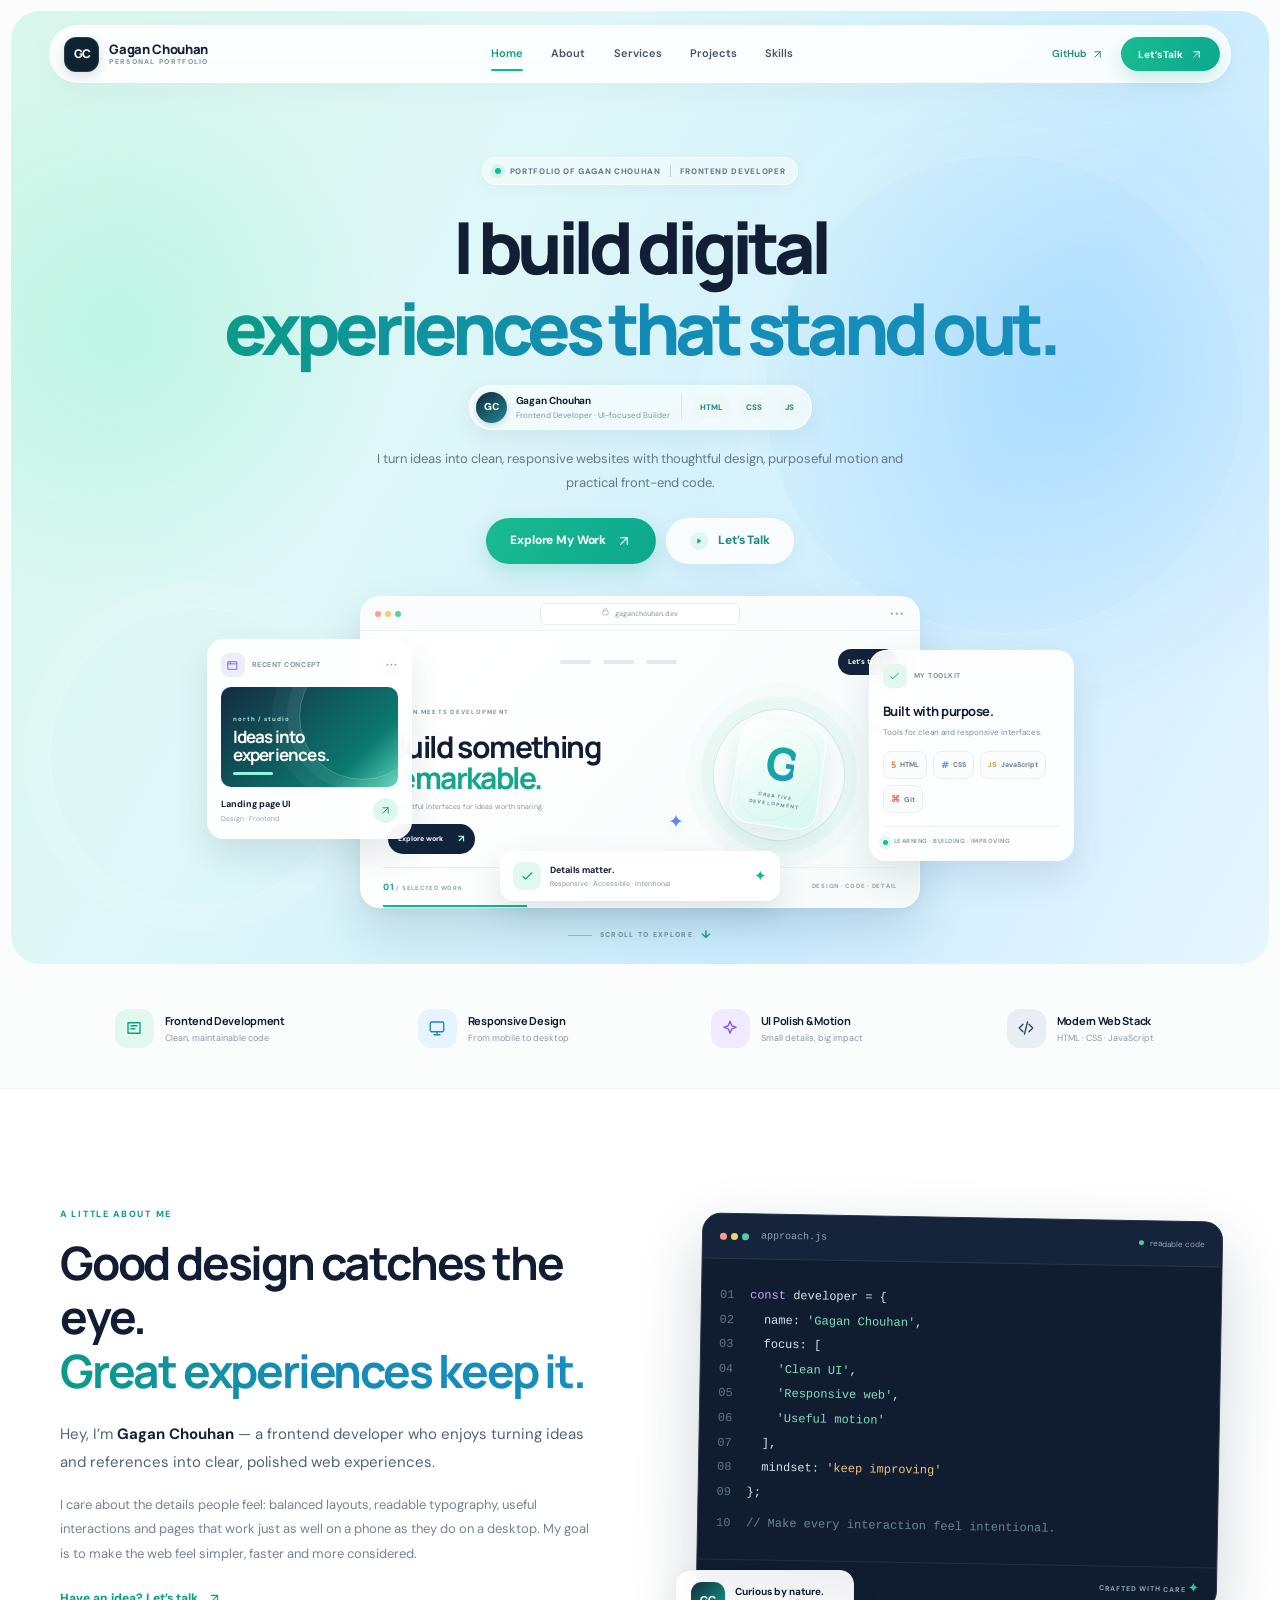
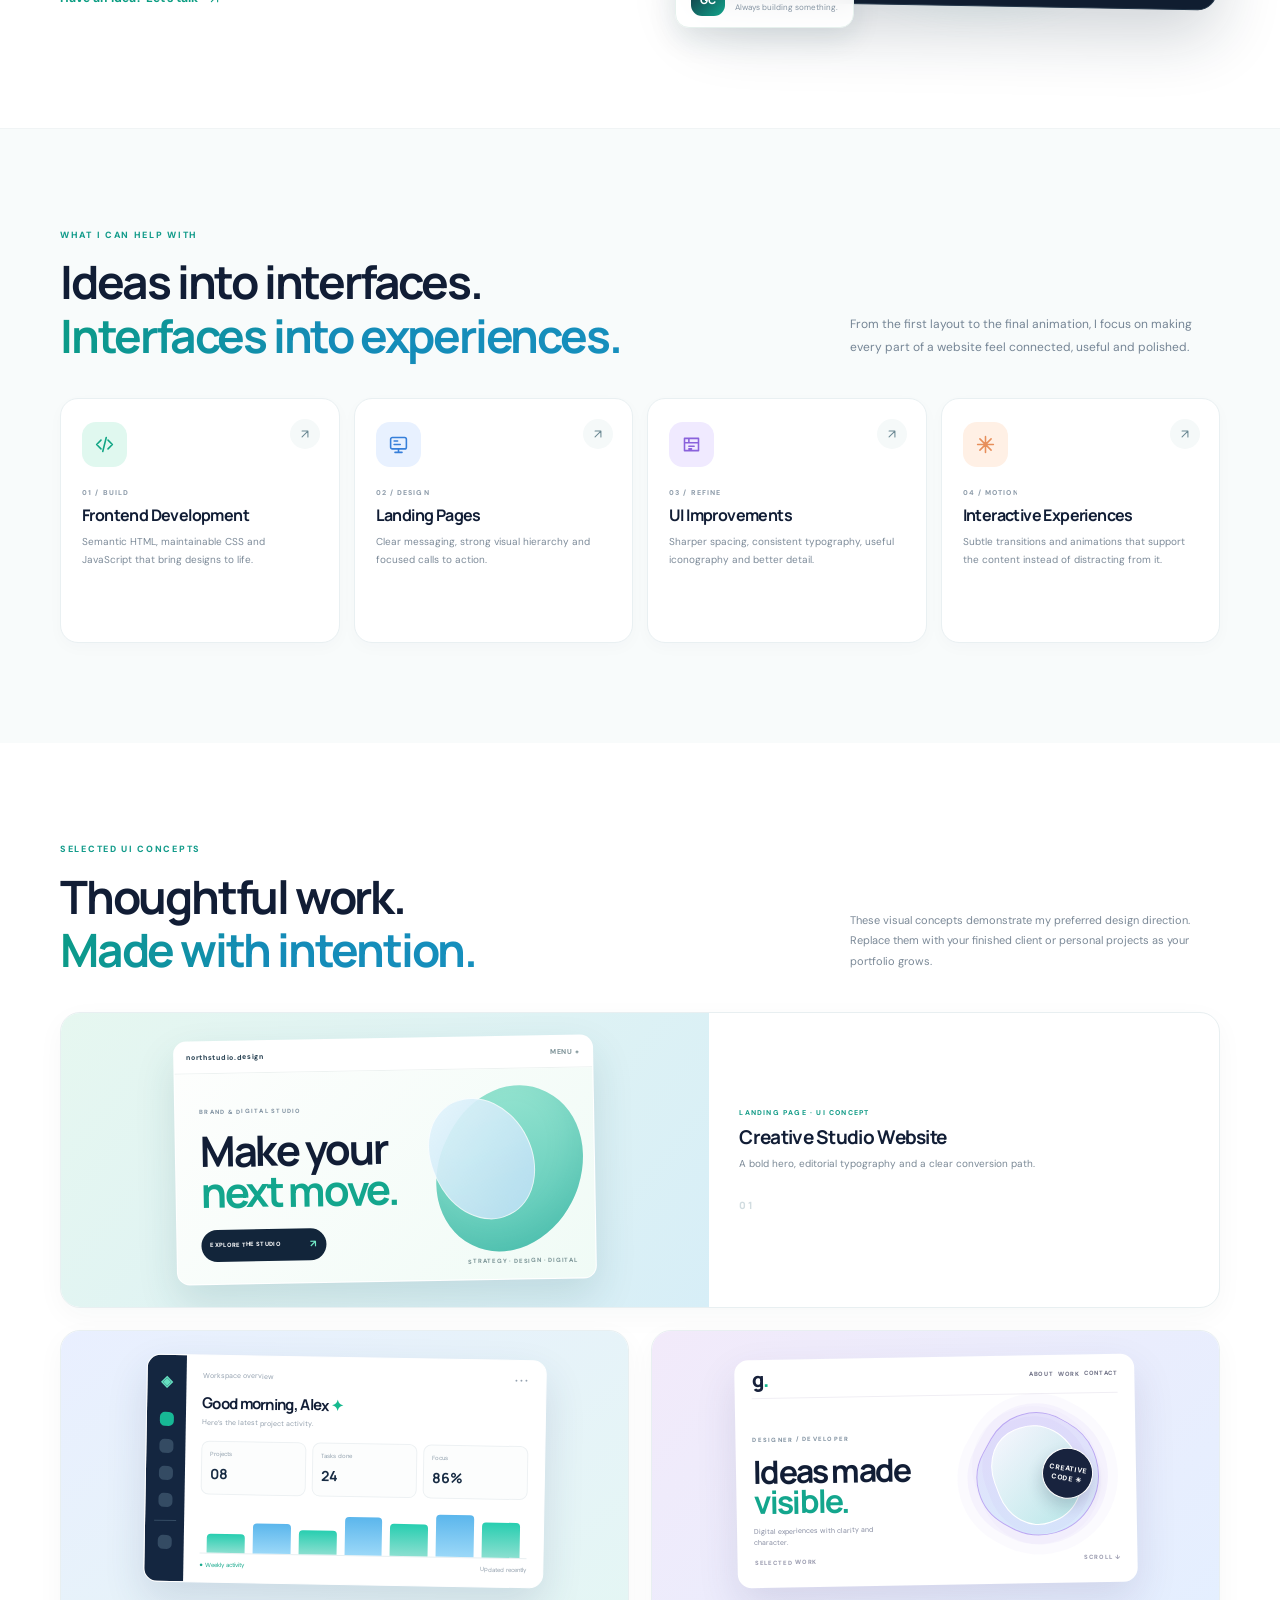
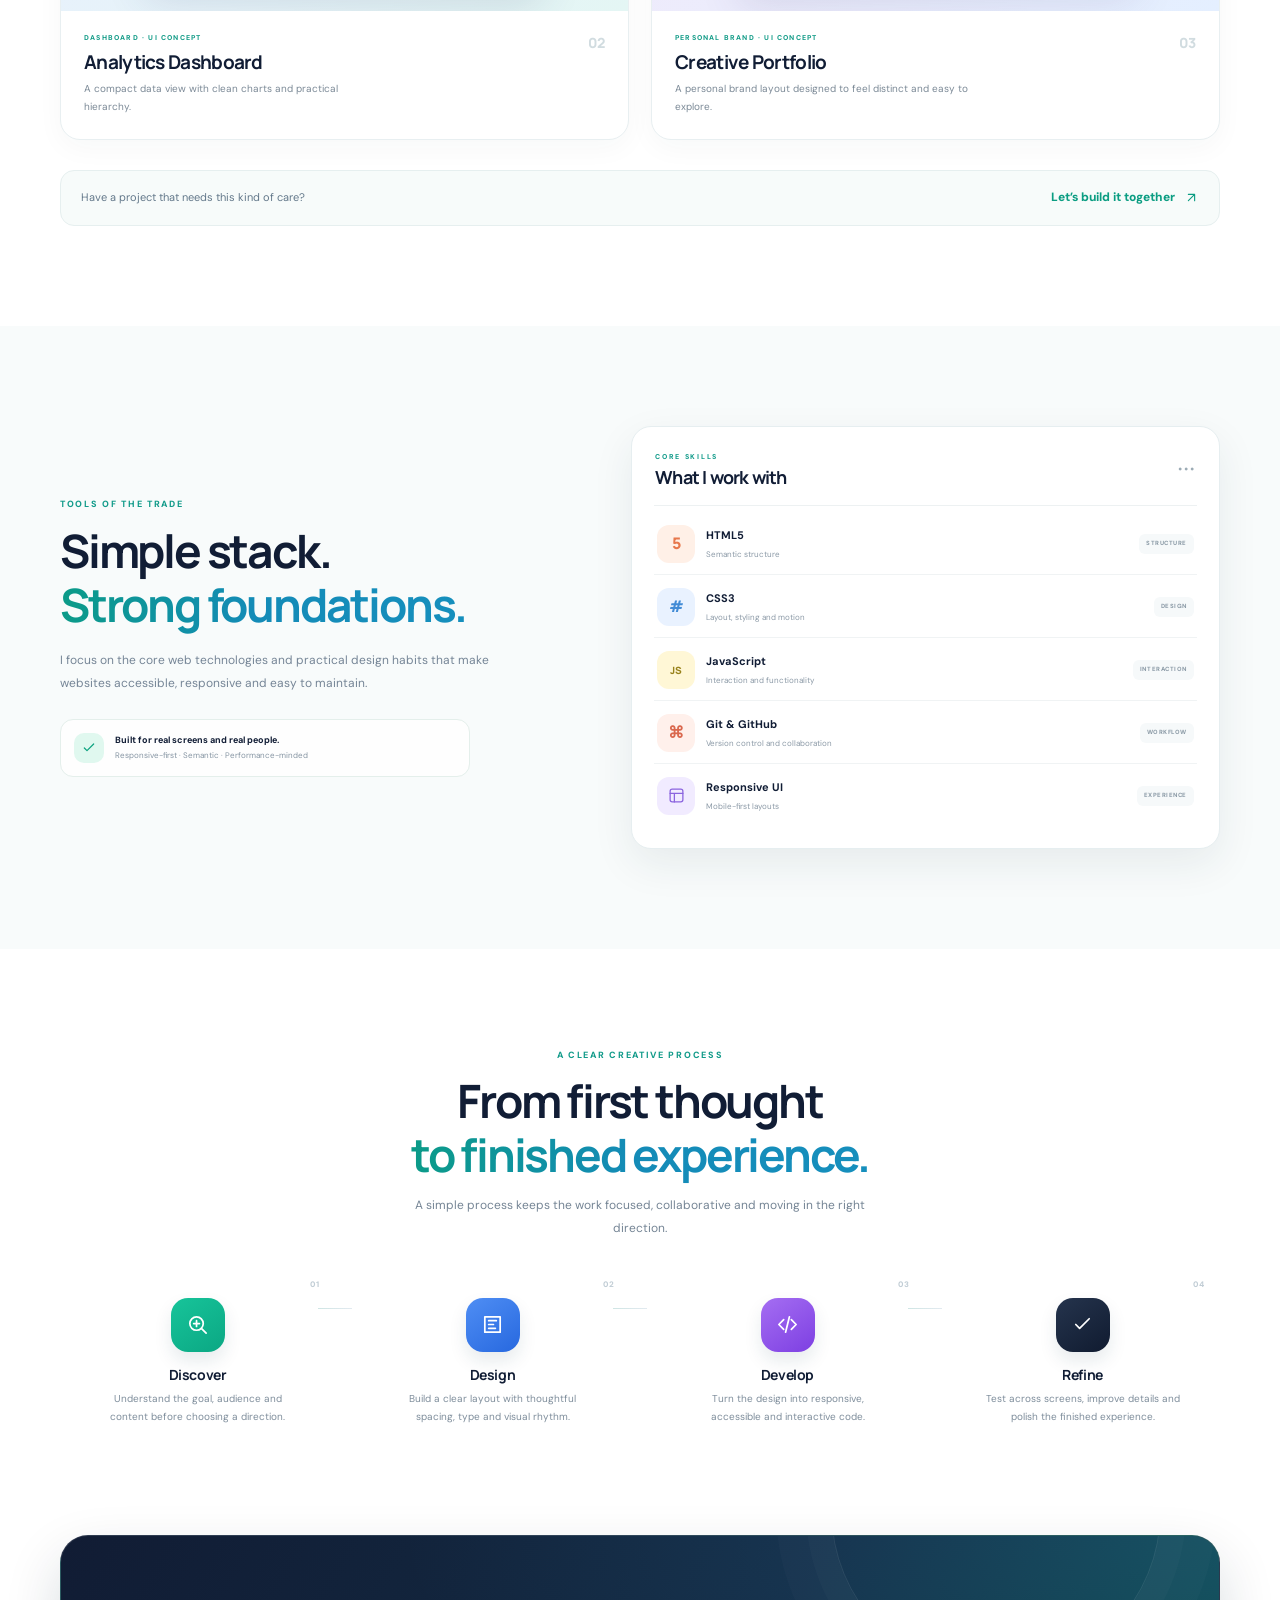
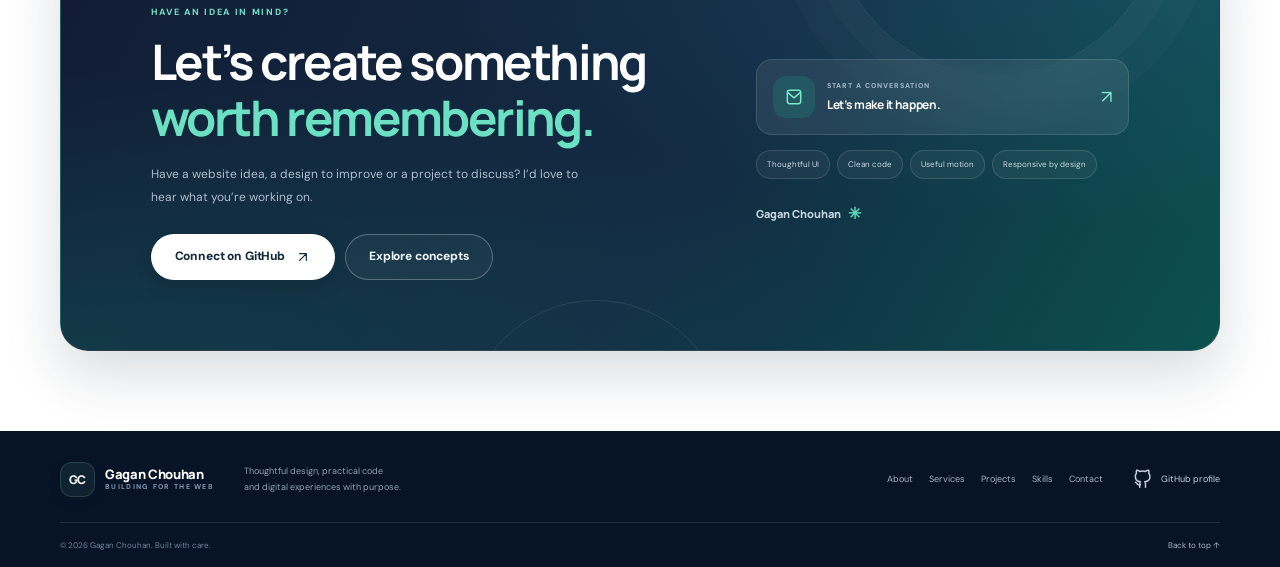
==== commit 702b7edb: "Redesign site as Gagan Chouhan personal portfolio" ====
--- a/index.html
+++ b/index.html
@@ -1,12 +1,13 @@
-<!DOCTYPE html>
+<!doctype html>
 <html lang="en">
 <head>
   <meta charset="UTF-8" />
   <meta name="viewport" content="width=device-width, initial-scale=1.0" />
-  <meta name="theme-color" content="#f4fbfc" />
-  <meta name="color-scheme" content="light" />
-  <meta name="description" content="OrbitTime helps modern teams plan time, track progress, and work with clarity." />
-  <title>OrbitTime — Intelligence Platform for Modern Teams</title>
+  <meta name="theme-color" content="#effaf8" />
+  <meta name="description" content="Gagan Chouhan — frontend developer and creative web designer building clear, responsive digital experiences." />
+  <meta property="og:title" content="Gagan Chouhan — Frontend Developer & Web Designer" />
+  <meta property="og:description" content="A personal portfolio for modern websites, thoughtful UI and interactive frontend experiences." />
+  <title>Gagan Chouhan — Frontend Developer & Web Designer</title>
   <link rel="preconnect" href="https://fonts.googleapis.com" />
   <link rel="preconnect" href="https://fonts.gstatic.com" crossorigin />
   <link href="https://fonts.googleapis.com/css2?family=DM+Sans:wght@400;500;600;700&family=Manrope:wght@400;500;600;700;800&display=swap" rel="stylesheet" />
@@ -14,69 +15,216 @@
   <script src="script.js" defer></script>
 </head>
 <body>
-  <div class="announcement"><span class="announce-dot"></span> Meet the smarter way to manage your team's time <a href="#features">Explore what's new <span aria-hidden="true">↗</span></a></div>
-
-  <header class="site-header">
-    <nav class="nav container" aria-label="Main navigation">
-      <a href="#home" class="brand" aria-label="OrbitTime home"><span class="brand-mark"><span></span><span></span><span></span></span><span>OrbitTime</span></a>
-      <button class="menu-toggle" aria-label="Open navigation menu" aria-expanded="false"><span></span><span></span><span></span></button>
-      <div class="nav-links">
-        <a href="#features">Product <span class="chevron">⌄</span></a>
-        <a href="#teams">Solutions <span class="chevron">⌄</span></a>
-        <a href="#impact">Features</a>
-        <a href="#pricing">Pricing</a>
-      </div>
-      <div class="nav-actions"><a class="login-link" href="#contact">Sign in</a><a class="button button-small button-primary" href="#contact">Start Free Trial <span>↗</span></a></div>
-    </nav>
-  </header>
-
-  <main>
-    <section class="hero" id="home">
-      <div class="hero-glow hero-glow-one"></div><div class="hero-glow hero-glow-two"></div>
-      <div class="container hero-inner">
-        <div class="eyebrow-pill"><span class="sparkle">✦</span> Your team's time, reimagined <span class="pill-divider"></span> Built for modern work</div>
-        <h1>Intelligence Platform for<br />Modern <span class="gradient-text">Global</span> <span class="team-word">Teams</span></h1>
-        <p class="hero-copy">OrbitTime brings precision tracking, workflow intelligence and helpful insights together — so your team can focus on meaningful work and move forward with confidence.</p>
-        <div class="hero-buttons"><a class="button button-primary" href="#contact">Start Free Trial <span>↗</span></a><a class="button button-white" href="#features"><span class="play-icon">▶</span> See how it works</a></div>
-
-        <div class="dashboard-preview" aria-label="Preview of OrbitTime dashboard">
-          <div class="floating-mini left-mini"><div class="mini-head"><span class="tiny-icon blue">▶</span><span>Efficiency KPI</span><span class="mini-menu">···</span></div><div class="mini-number">92.8% <small>↑ 12.4%</small></div><div class="mini-bars"><i style="height:35%"></i><i style="height:55%"></i><i style="height:44%"></i><i style="height:71%"></i><i style="height:62%"></i><i style="height:88%"></i><i style="height:77%"></i><i style="height:100%"></i></div><span class="mini-foot">Compared to last month</span></div>
-          <div class="main-dashboard">
-            <div class="dashboard-top"><div><div class="dashboard-label">WORKSPACE OVERVIEW</div><h3>Good morning, Alex <span>✦</span></h3><p>Here's what's happening with your team today.</p></div><div class="avatar-stack"><span>J</span><span>M</span><span>A</span><b>+4</b></div></div>
-            <div class="dashboard-metrics"><div class="metric"><span class="metric-icon teal">◷</span><span class="metric-label">Tracked time</span><strong>34.5h</strong><small class="positive">↑ 8.2%</small></div><div class="metric"><span class="metric-icon violet">▤</span><span class="metric-label">Productivity</span><strong>92.1%</strong><small class="positive">↑ 4.6%</small></div><div class="metric"><span class="metric-icon sky">⌁</span><span class="metric-label">Tasks done</span><strong>148</strong><small class="positive">↑ 12.1%</small></div></div>
-            <div class="chart-area"><div class="chart-heading"><strong>Team activity</strong><span>This week⌄</span></div><div class="chart"><div class="chart-y"><span>100%</span><span>75%</span><span>50%</span><span>25%</span></div><svg viewBox="0 0 520 105" preserveAspectRatio="none" role="img" aria-label="Weekly productivity chart"><defs><linearGradient id="chartFill" x1="0" x2="0" y1="0" y2="1"><stop offset="0" stop-color="#20b993" stop-opacity=".22"/><stop offset="1" stop-color="#20b993" stop-opacity="0"/></linearGradient></defs><path d="M0 78 C25 73 30 53 65 59 S108 74 130 47 S170 30 195 43 S235 52 260 32 S305 48 325 28 S370 45 390 27 S435 36 455 15 S490 24 520 9 L520 105 L0 105Z" fill="url(#chartFill)"/><path d="M0 78 C25 73 30 53 65 59 S108 74 130 47 S170 30 195 43 S235 52 260 32 S305 48 325 28 S370 45 390 27 S435 36 455 15 S490 24 520 9" fill="none" stroke="#19b68f" stroke-width="2.4" vector-effect="non-scaling-stroke" stroke-linecap="round"/></svg></div><div class="chart-x"><span>Mon</span><span>Tue</span><span>Wed</span><span>Thu</span><span>Fri</span><span>Sat</span><span>Sun</span></div></div>
-          </div>
-          <div class="floating-mini right-mini"><div class="mini-head"><span class="tiny-icon green">✓</span><span>Today's focus</span></div><strong class="focus-time">02:48:16</strong><div class="focus-line"><span>Deep work</span><b>82%</b></div><div class="focus-track"><i></i></div><div class="focus-line"><span>Team sync</span><b>56%</b></div><div class="focus-track purple"><i></i></div><div class="focus-line"><span>Admin tasks</span><b>32%</b></div><div class="focus-track orange"><i></i></div></div>
-        </div>
-      </div>
-    </section>
-
-    <section class="stats-band"><div class="container stats-grid"><div><strong>4.8M<span>+</span></strong><p>Hours tracked every year</p></div><div><strong>99.2<span>%</span></strong><p>Customer satisfaction</p></div><div><strong>26<span>%</span></strong><p>Average productivity gain</p></div><div><strong>100<span>%</span></strong><p>Transparency, always</p></div></div><div class="trusted container"><p>TRUSTED BY FORWARD-THINKING TEAMS</p><div class="logo-row"><span class="logo-symbol logo-a">◈ <b>nexa</b></span><span class="logo-symbol logo-b">◉ <b>vertex</b></span><span class="logo-symbol logo-c">✦ <b>orbit labs</b></span><span class="logo-symbol logo-d">▧ <b>greencore</b></span><span class="logo-symbol logo-e">✣ <b>momentum</b></span><span class="logo-symbol logo-f">▥ <b>northstar</b></span></div></div></section>
-
-    <section class="section features-section" id="features"><div class="container"><div class="section-heading centered"><span class="section-kicker">ALL YOUR WORK. IN SYNC.</span><h2>Everything you need to lead</h2><p>Powerful tools, one simple workspace. Get a clearer view of work and give<br class="desktop-only" /> your team the freedom to do their best.</p></div>
-      <div class="feature-grid"><article class="feature-card featured-card"><div class="feature-icon mint">◷</div><span class="feature-tag">TIME INTELLIGENCE</span><h3>Precision Time Tracking</h3><p>Understand how time is spent with accurate, easy-to-use tracking that fits naturally into your team's day.</p><a href="#impact" class="text-link">Explore tracking <span>↗</span></a><div class="card-decoration bars-decoration"><i></i><i></i><i></i><i></i><i></i><i></i><i></i><i></i><i></i><i></i><i></i></div></article>
-      <article class="feature-card"><div class="feature-icon periwinkle">AI</div><span class="feature-tag">PEOPLE & PERFORMANCE</span><h3>Team Monitoring</h3><p>See team capacity, workload and project progress at a glance — without getting in the way.</p><a href="#teams" class="text-link">Explore teams <span>↗</span></a><div class="mini-people"><span>JD</span><span>MK</span><span>AR</span><span>+6</span></div></article>
-      <article class="feature-card"><div class="feature-icon lilac">⌘</div><span class="feature-tag">ACTIONABLE INSIGHTS</span><h3>Advanced Analytics</h3><p>Turn everyday activity into clear insights that help you improve focus, balance and results.</p><a href="#impact" class="text-link">Explore analytics <span>↗</span></a><div class="analytics-decoration"><i style="height:28%"></i><i style="height:44%"></i><i style="height:61%"></i><i style="height:50%"></i><i style="height:77%"></i><i style="height:92%"></i></div></article>
-      <article class="feature-card compact-feature"><div class="feature-icon peach">↗</div><span class="feature-tag">SEAMLESS WORKFLOWS</span><h3>Deep Integrations</h3><p>Connect your favorite tools and keep work moving without switching contexts.</p><a href="#contact" class="text-link">Browse integrations <span>↗</span></a></article>
-      <article class="feature-card compact-feature"><div class="feature-icon mint">◉</div><span class="feature-tag">SMART BUDGETING</span><h3>Budget Control</h3><p>Keep projects on track with live budgets, clear forecasts and simple reporting.</p><a href="#pricing" class="text-link">See project tools <span>↗</span></a></article>
-      <article class="feature-card compact-feature"><div class="feature-icon rose">♢</div><span class="feature-tag">BUILT-IN PROTECTION</span><h3>Global Compliance</h3><p>Support your policies with reliable records, transparent workflows and secure controls.</p><a href="#contact" class="text-link">Learn about security <span>↗</span></a></article></div>
-    </div></section>
-
-    <section class="section impact-section" id="impact"><div class="container impact-layout"><div class="impact-copy"><span class="section-kicker">WORK SMARTER, TOGETHER</span><h2>Impact where it<br />matters</h2><p class="impact-intro">Give your team the clarity to focus on meaningful work — and the insight to make every hour count.</p><div class="benefit-list"><div class="benefit"><span class="benefit-icon turquoise">⌁</span><div><h3>Save Admin Time</h3><p>Spend less time on manual tracking and more time on work that moves you forward.</p></div></div><div class="benefit"><span class="benefit-icon blue">◈</span><div><h3>Reduce Operational Costs</h3><p>Understand where your resources go and make confident, informed decisions.</p></div></div><div class="benefit"><span class="benefit-icon purple">✧</span><div><h3>Improve Team Efficiency</h3><p>Find focus blockers, protect deep work and build better team habits.</p></div></div></div><a class="button button-primary" href="#contact">See the impact <span>↗</span></a></div>
-      <div class="impact-visual"><img decoding="async" src="https://images.unsplash.com/photo-1556761175-b413da4baf72?auto=format&fit=crop&w=1000&q=85" alt="Team collaborating around a table" loading="lazy"/><div class="image-badge"><span class="badge-check">✓</span><div><small>YOUR TEAM, IN FOCUS</small><strong>12% time saved this week</strong><p>More time for what matters.</p></div><span class="badge-trend">↗</span></div><div class="floating-stat"><span class="tiny-icon green">↗</span><div><small>Weekly efficiency</small><strong>+18.6%</strong></div><div class="sparkline">⌁⌁⌁</div></div></div></div></section>
-
-    <section class="section team-section" id="teams"><div class="container"><div class="team-intro"><div><span class="section-kicker">WORK THAT WORKS FOR YOU</span><h2>Designed for Every<br />Team Type</h2></div><p>No matter your team size or industry, OrbitTime fits your workflow — helping you stay productive, connected, and in control.</p></div><div class="team-grid"><article class="team-card"><img decoding="async" src="https://images.unsplash.com/photo-1521737711867-e3b97375f902?auto=format&fit=crop&w=720&q=80" alt="Remote coworkers collaborating" loading="lazy"/><div class="team-card-copy"><h3>Remote Teams</h3><p>Keep distributed teams aligned with clear goals and shared visibility.</p></div></article><article class="team-card"><img decoding="async" src="https://images.unsplash.com/photo-1552664730-d307ca884978?auto=format&fit=crop&w=720&q=80" alt="Team brainstorming around a table" loading="lazy"/><div class="team-card-copy"><h3>Growing Companies</h3><p>Build repeatable workflows and scale your impact as you grow.</p></div></article><article class="team-card"><img decoding="async" src="https://images.unsplash.com/photo-1524758631624-e2822e304c36?auto=format&fit=crop&w=720&q=80" alt="Modern collaborative office space" loading="lazy"/><div class="team-card-copy"><h3>In-house Teams</h3><p>Coordinate work, reduce friction and make priorities more visible.</p></div></article><article class="team-card consultant-card"><img decoding="async" src="https://images.unsplash.com/photo-1551836022-d5d88e9218df?auto=format&fit=crop&w=720&q=80" alt="Consultants discussing a project" loading="lazy"/><div class="team-card-copy"><h3>Freelancers & Consultants</h3><p>Track billable hours, manage clients and deliver confidently.</p><div class="client-dots"><span>J</span><span>M</span><span>A</span><span>+8</span></div></div></article><article class="team-cta"><span class="cta-sparkle">✦</span><h3>Start Tracking With<br />OrbitTime Now</h3><p>Join thousands of teams who are building better work habits.</p><a href="#contact" class="button button-white">Get started free <span>↗</span></a></article></div></div></section>
-
-    <section class="section transparency-section"><div class="container"><div class="section-heading centered"><span class="section-kicker">CLARITY AT EVERY STEP</span><h2>Your Path to Full Transparency</h2></div><div class="steps-grid"><article class="step"><span class="step-icon step-green">◷</span><span class="step-number">STEP 01</span><h3>Track Time</h3><p>Capture work hours and see where each day goes.</p></article><article class="step"><span class="step-icon step-blue">☷</span><span class="step-number">STEP 02</span><h3>Manage Tasks</h3><p>Bring priorities, projects and people into sync.</p></article><article class="step"><span class="step-icon step-purple">⌁</span><span class="step-number">STEP 03</span><h3>Analyze Reports</h3><p>Turn reliable data into your next smart decision.</p></article><article class="step"><span class="step-icon step-dark">▣</span><span class="step-number">STEP 04</span><h3>Export & Invoice</h3><p>Share clean reports and invoice with confidence.</p></article></div></div></section>
-
-    <section class="testimonials-section"><div class="container"><div class="section-heading centered"><span class="section-kicker light-kicker">REAL TEAMS. REAL RESULTS.</span><h2>Loved by Teams Worldwide</h2><div class="rating-line"><span>★★★★★</span> <small>4.9/5 average rating</small></div></div><div class="testimonial-grid"><article class="testimonial-card"><div class="quote-mark">“</div><p>OrbitTime gave our distributed team a shared sense of focus. We spend less time chasing updates and more time doing great work.</p><div class="reviewer"><img decoding="async" src="https://images.unsplash.com/photo-1534528741775-53994a69daeb?auto=format&fit=crop&w=100&q=80" alt="" loading="lazy"/><div><strong>Laura Chen</strong><small>Operations Lead, Nexa</small></div><span class="review-stars">★★★★★</span></div></article><article class="testimonial-card"><div class="quote-mark">“</div><p>The insights are practical, not overwhelming. We can finally see where projects stand and support our team before problems grow.</p><div class="reviewer"><img decoding="async" src="https://images.unsplash.com/photo-1500648767791-00dcc994a43e?auto=format&fit=crop&w=100&q=80" alt="" loading="lazy"/><div><strong>Marcus Wilson</strong><small>Founder, Vertex Studio</small></div><span class="review-stars">★★★★★</span></div></article><article class="testimonial-card"><div class="quote-mark">“</div><p>Time tracking feels effortless now. Clear reports help our clients trust the process and help our team protect their time.</p><div class="reviewer"><img decoding="async" src="https://images.unsplash.com/photo-1506794778202-cad84cf45f1d?auto=format&fit=crop&w=100&q=80" alt="" loading="lazy"/><div><strong>Daniel Foster</strong><small>Agency Director, Northstar</small></div><span class="review-stars">★★★★★</span></div></article></div><div class="testimonial-foot"><span>02. Latest reviews</span><span>Customer love <b>★★★★★</b></span><span>Trustpilot Excellent</span></div></div></section>
-
-    <section class="section pricing-section" id="pricing"><div class="container"><div class="section-heading centered"><span class="section-kicker">PRICING THAT MAKES SENSE</span><h2>Investment in Efficiency</h2><div class="billing-toggle"><span>Monthly</span><button id="billingToggle" class="toggle-switch" aria-label="Switch to yearly billing" aria-pressed="false"><span></span></button><span class="billing-active">Yearly <small>Save 20%</small></span></div></div><div class="pricing-grid"><article class="price-card"><div class="price-icon pale-blue">↗</div><h3>Growth</h3><p>For small teams ready to get focused.</p><div class="price"><strong data-monthly="$12" data-yearly="$9">$9</strong><span>/ user / mo</span></div><span class="price-caption">Billed <b class="billing-word">annually</b></span><ul><li>Unlimited time tracking</li><li>Unlimited projects</li><li>Up to 10 team members</li><li>Basic AI insights</li><li>Standard reports</li></ul><a class="button button-soft" href="#contact">Get Started</a></article><article class="price-card popular"><span class="popular-label">MOST POPULAR</span><div class="price-icon pale-green">⌁</div><h3>Business</h3><p>For teams ready to do their best work.</p><div class="price"><strong data-monthly="$24" data-yearly="$19">$19</strong><span>/ user / mo</span></div><span class="price-caption">Billed <b class="billing-word">annually</b></span><ul><li>Everything in Growth</li><li>Unlimited team members</li><li>Advanced visual insights</li><li>Custom billing tools</li><li>Priority support</li></ul><a class="button button-primary" href="#contact">Get Started <span>↗</span></a></article><article class="price-card"><div class="price-icon pale-slate">◈</div><h3>Enterprise</h3><p>For organizations that need more control.</p><div class="price custom-price"><strong>Custom</strong></div><span class="price-caption">Built around your needs</span><ul><li>Everything in Business</li><li>Dedicated support</li><li>SSO & advanced security</li><li>Custom integrations</li><li>Compliance controls</li></ul><a class="button button-dark" href="#contact">Contact Sales</a></article></div><div class="pricing-help"><span class="help-icon">?</span><div><strong>Not sure which one's right?</strong><p>We'll help you find the perfect setup for your team.</p></div><a href="#contact" class="button button-primary button-small">Get in touch <span>↗</span></a></div></div></section>
-
-    <section class="final-cta" id="contact"><div class="cta-orb orb-left"></div><div class="cta-orb orb-right"></div><div class="final-cta-content"><span class="section-kicker light-kicker">MAKE YOUR NEXT HOUR COUNT</span><h2>Ready to Scale with<br />Precision?</h2><p>Join 15,000+ teams driving growth with OrbitTime. No credit card required.</p><div class="hero-buttons"><a class="button button-white" href="mailto:hello@orbittime.example">Start My Free Trial <span>↗</span></a><a class="button button-outline-light" href="mailto:hello@orbittime.example">Contact Sales</a></div><div class="cta-reassurance"><span>✓ 14-day free trial</span><span>✓ No credit card</span><span>✓ Cancel anytime</span></div></div></section>
+  <a class="skip-link" href="#main">Skip to content</a>
+  <div class="reading-progress" aria-hidden="true"><span></span></div>
+
+  <main id="main">
+    <section class="hero" id="home" aria-labelledby="hero-title">
+      <div class="hero-shell">
+        <div class="hero-orb hero-orb-one"></div>
+        <div class="hero-orb hero-orb-two"></div>
+        <header class="site-header">
+          <nav class="nav container" aria-label="Main navigation">
+            <a class="brand" href="#home" aria-label="Gagan Chouhan home">
+              <span class="brand-mark">GC</span>
+              <span class="brand-copy"><strong>Gagan Chouhan</strong><small>PERSONAL PORTFOLIO</small></span>
+            </a>
+            <button class="nav-toggle" type="button" aria-label="Open navigation menu" aria-expanded="false" aria-controls="nav-links">
+              <span></span><span></span><span></span>
+            </button>
+            <div class="nav-links" id="nav-links">
+              <a href="#home" class="active">Home</a>
+              <a href="#about">About</a>
+              <a href="#services">Services</a>
+              <a href="#work">Projects</a>
+              <a href="#skills">Skills</a>
+            </div>
+            <div class="nav-actions">
+              <a class="nav-github" href="https://github.com/GaganAiTool006" target="_blank" rel="noreferrer">GitHub <svg viewBox="0 0 24 24" aria-hidden="true"><path d="M7 17 17 7M7 7h10v10"/></svg></a>
+              <a class="button button-primary button-nav" href="#contact">Let’s Talk <svg viewBox="0 0 24 24" aria-hidden="true"><path d="M7 17 17 7M7 7h10v10"/></svg></a>
+            </div>
+          </nav>
+        </header>
+
+        <div class="hero-content container">
+          <div class="hero-eyebrow"><span class="status-dot"></span><span>PORTFOLIO OF GAGAN CHOUHAN</span><i></i><span>FRONTEND DEVELOPER</span></div>
+          <h1 id="hero-title">I build digital<br /><span class="gradient-text">experiences that stand out.</span></h1>
+          <div class="hero-name-chip">
+            <span class="name-avatar">GC</span>
+            <span class="name-chip-copy"><strong>Gagan Chouhan</strong><small>Frontend Developer · UI-focused Builder</small></span>
+            <span class="chip-divider"></span>
+            <span class="stack-chip">HTML</span><span class="stack-chip">CSS</span><span class="stack-chip">JS</span>
+          </div>
+          <p class="hero-description">I turn ideas into clean, responsive websites with thoughtful design, purposeful motion and practical front-end code.</p>
+          <div class="hero-actions">
+            <a class="button button-primary" href="#work">Explore My Work <svg viewBox="0 0 24 24" aria-hidden="true"><path d="M7 17 17 7M7 7h10v10"/></svg></a>
+            <a class="button button-glass" href="#contact"><span class="button-play"><svg viewBox="0 0 24 24" aria-hidden="true"><path d="M8 5.5 18 12 8 18.5Z"/></svg></span> Let’s Talk</a>
+          </div>
+
+          <div class="hero-stage" aria-label="Preview of Gagan's design and development workflow">
+            <article class="float-card float-left">
+              <div class="float-card-head"><span class="tiny-icon tiny-purple"><svg viewBox="0 0 24 24" aria-hidden="true"><path d="M4 5h16v14H4zM4 9h16M8 5v4"/></svg></span><span>RECENT CONCEPT</span><span class="dots">•••</span></div>
+              <div class="mini-project-cover"><div class="cover-orbit"></div><span>north / studio</span><strong>Ideas into<br />experiences.</strong><i></i></div>
+              <div class="mini-project-meta"><div><strong>Landing page UI</strong><small>Design · Frontend</small></div><span class="mini-open"><svg viewBox="0 0 24 24" aria-hidden="true"><path d="M7 17 17 7M7 7h10v10"/></svg></span></div>
+            </article>
+
+            <div class="browser-card">
+              <div class="browser-bar">
+                <div class="browser-dots"><i></i><i></i><i></i></div>
+                <div class="browser-address"><span class="lock-icon"><svg viewBox="0 0 24 24" aria-hidden="true"><rect x="5" y="10" width="14" height="11" rx="2"/><path d="M8 10V7a4 4 0 1 1 8 0v3"/></svg></span> gaganchouhan.dev</div>
+                <span class="browser-more">•••</span>
+              </div>
+              <div class="browser-content">
+                <div class="preview-nav"><span class="preview-logo">g<span>.</span></span><div><i></i><i></i><i></i></div><span class="preview-nav-pill">Let’s talk ↗</span></div>
+                <div class="preview-hero">
+                  <div class="preview-copy"><span class="preview-kicker">DESIGN MEETS DEVELOPMENT</span><h2>Build something<br /><em>remarkable.</em></h2><p>Thoughtful interfaces for ideas worth sharing.</p><span class="preview-cta">Explore work <b>↗</b></span></div>
+                  <div class="preview-art"><div class="art-ring ring-one"></div><div class="art-ring ring-two"></div><div class="art-glass"><span>G</span><i>CREATIVE<br />DEVELOPMENT</i></div><div class="art-spark art-spark-one">✳</div><div class="art-spark art-spark-two">✦</div></div>
+                </div>
+                <div class="preview-foot"><span><b>01</b> / SELECTED WORK</span><span>DESIGN · CODE · DETAIL</span><div class="preview-foot-line"></div></div>
+              </div>
+            </div>
+
+            <article class="float-card float-right">
+              <div class="float-card-head"><span class="tiny-icon tiny-green"><svg viewBox="0 0 24 24" aria-hidden="true"><path d="m5 12 4 4L19 6"/></svg></span><span>MY TOOLKIT</span></div>
+              <strong class="toolkit-title">Built with purpose.</strong>
+              <p class="toolkit-copy">Tools for clean and responsive interfaces.</p>
+              <div class="tool-list"><span class="tool-html"><b>5</b> HTML</span><span class="tool-css"><b>#</b> CSS</span><span class="tool-js"><b>JS</b> JavaScript</span><span class="tool-git"><b>⌘</b> Git</span></div>
+              <div class="toolkit-bottom"><span class="tiny-live-dot"></span> LEARNING · BUILDING · IMPROVING</div>
+            </article>
+
+            <div class="floating-note"><span class="note-check"><svg viewBox="0 0 24 24" aria-hidden="true"><path d="m5 12 4 4L19 6"/></svg></span><span><strong>Details matter.</strong><small>Responsive · Accessible · Intentional</small></span><span class="note-spark">✦</span></div>
+          </div>
+          <div class="hero-bottom-note"><span class="scroll-line"></span> SCROLL TO EXPLORE <span class="scroll-arrow">↓</span></div>
+        </div>
+      </div>
+
+      <div class="quick-facts container" aria-label="Portfolio focus areas">
+        <div class="fact"><span class="fact-icon fact-mint"><svg viewBox="0 0 24 24" aria-hidden="true"><path d="M4 5h16v14H4zM8 9h8M8 13h5"/></svg></span><div><strong>Frontend Development</strong><small>Clean, maintainable code</small></div></div>
+        <div class="fact"><span class="fact-icon fact-blue"><svg viewBox="0 0 24 24" aria-hidden="true"><rect x="3" y="4" width="18" height="13" rx="2"/><path d="M8 21h8M12 17v4"/></svg></span><div><strong>Responsive Design</strong><small>From mobile to desktop</small></div></div>
+        <div class="fact"><span class="fact-icon fact-purple"><svg viewBox="0 0 24 24" aria-hidden="true"><path d="m12 3 2.3 5.7L20 11l-5.7 2.3L12 19l-2.3-5.7L4 11l5.7-2.3Z"/></svg></span><div><strong>UI Polish & Motion</strong><small>Small details, big impact</small></div></div>
+        <div class="fact"><span class="fact-icon fact-dark"><svg viewBox="0 0 24 24" aria-hidden="true"><path d="m8 7-5 5 5 5M16 7l5 5-5 5M14 4l-4 16"/></svg></span><div><strong>Modern Web Stack</strong><small>HTML · CSS · JavaScript</small></div></div>
+      </div>
+    </section>
+
+    <section class="section about-section" id="about">
+      <div class="container about-grid">
+        <div class="about-copy reveal">
+          <span class="section-kicker">A LITTLE ABOUT ME</span>
+          <h2>Good design catches the eye.<br /><span class="gradient-text">Great experiences keep it.</span></h2>
+          <p class="section-lead">Hey, I’m <strong>Gagan Chouhan</strong> — a frontend developer who enjoys turning ideas and references into clear, polished web experiences.</p>
+          <p>I care about the details people feel: balanced layouts, readable typography, useful interactions and pages that work just as well on a phone as they do on a desktop. My goal is to make the web feel simpler, faster and more considered.</p>
+          <a class="text-link" href="#contact">Have an idea? Let’s talk <svg viewBox="0 0 24 24" aria-hidden="true"><path d="M7 17 17 7M7 7h10v10"/></svg></a>
+        </div>
+        <div class="about-visual reveal reveal-delay">
+          <div class="about-glow"></div>
+          <div class="code-window">
+            <div class="code-window-top"><div class="browser-dots"><i></i><i></i><i></i></div><span>approach.js</span><span class="code-status"><i></i> readable code</span></div>
+            <div class="code-lines" aria-label="A short code-inspired illustration">
+              <p><span class="code-num">01</span><span class="code-purple">const</span> developer = {</p>
+              <p><span class="code-num">02</span>&nbsp;&nbsp;name: <span class="code-green">'Gagan Chouhan'</span>,</p>
+              <p><span class="code-num">03</span>&nbsp;&nbsp;focus: [</p>
+              <p><span class="code-num">04</span>&nbsp;&nbsp;&nbsp;&nbsp;<span class="code-green">'Clean UI'</span>,</p>
+              <p><span class="code-num">05</span>&nbsp;&nbsp;&nbsp;&nbsp;<span class="code-green">'Responsive web'</span>,</p>
+              <p><span class="code-num">06</span>&nbsp;&nbsp;&nbsp;&nbsp;<span class="code-green">'Useful motion'</span></p>
+              <p><span class="code-num">07</span>&nbsp;&nbsp;],</p>
+              <p><span class="code-num">08</span>&nbsp;&nbsp;mindset: <span class="code-orange">'keep improving'</span></p>
+              <p><span class="code-num">09</span>};</p>
+              <p class="code-comment"><span class="code-num">10</span>// Make every interaction feel intentional.</p>
+            </div>
+            <div class="code-window-foot"><span><i></i> HTML / CSS / JS</span><span>CRAFTED WITH CARE <b>✦</b></span></div>
+          </div>
+          <div class="about-sticker"><span class="sticker-mark">GC</span><span><strong>Curious by nature.</strong><small>Always building something.</small></span></div>
+        </div>
+      </div>
+    </section>
+
+    <section class="section services-section" id="services">
+      <div class="container">
+        <div class="section-heading reveal"><div><span class="section-kicker">WHAT I CAN HELP WITH</span><h2>Ideas into interfaces.<br /><span class="gradient-text">Interfaces into experiences.</span></h2></div><p>From the first layout to the final animation, I focus on making every part of a website feel connected, useful and polished.</p></div>
+        <div class="service-grid">
+          <article class="service-card reveal"><span class="service-icon service-mint"><svg viewBox="0 0 24 24" aria-hidden="true"><path d="m8 7-5 5 5 5M16 7l5 5-5 5M14 4l-4 16"/></svg></span><span class="service-number">01 / BUILD</span><h3>Frontend Development</h3><p>Semantic HTML, maintainable CSS and JavaScript that bring designs to life.</p><a href="#contact" aria-label="Discuss frontend development" class="card-arrow"><svg viewBox="0 0 24 24" aria-hidden="true"><path d="M7 17 17 7M7 7h10v10"/></svg></a></article>
+          <article class="service-card reveal reveal-delay-1"><span class="service-icon service-blue"><svg viewBox="0 0 24 24" aria-hidden="true"><rect x="3" y="4" width="18" height="13" rx="2"/><path d="M8 21h8M12 17v4M7 8h4M7 12h7"/></svg></span><span class="service-number">02 / DESIGN</span><h3>Landing Pages</h3><p>Clear messaging, strong visual hierarchy and focused calls to action.</p><a href="#contact" aria-label="Discuss a landing page" class="card-arrow"><svg viewBox="0 0 24 24" aria-hidden="true"><path d="M7 17 17 7M7 7h10v10"/></svg></a></article>
+          <article class="service-card reveal reveal-delay-2"><span class="service-icon service-purple"><svg viewBox="0 0 24 24" aria-hidden="true"><path d="M4 5h16v14H4zM4 10h16M9 5v5M9 14h6M9 17h3"/></svg></span><span class="service-number">03 / REFINE</span><h3>UI Improvements</h3><p>Sharper spacing, consistent typography, useful iconography and better detail.</p><a href="#contact" aria-label="Discuss UI improvements" class="card-arrow"><svg viewBox="0 0 24 24" aria-hidden="true"><path d="M7 17 17 7M7 7h10v10"/></svg></a></article>
+          <article class="service-card reveal reveal-delay-3"><span class="service-icon service-orange"><svg viewBox="0 0 24 24" aria-hidden="true"><path d="M12 3v18M3 12h18M5.6 5.6l12.8 12.8M18.4 5.6 5.6 18.4"/></svg></span><span class="service-number">04 / MOTION</span><h3>Interactive Experiences</h3><p>Subtle transitions and animations that support the content instead of distracting from it.</p><a href="#contact" aria-label="Discuss interactive experiences" class="card-arrow"><svg viewBox="0 0 24 24" aria-hidden="true"><path d="M7 17 17 7M7 7h10v10"/></svg></a></article>
+        </div>
+      </div>
+    </section>
+
+    <section class="section work-section" id="work">
+      <div class="container">
+        <div class="work-heading reveal"><div><span class="section-kicker">SELECTED UI CONCEPTS</span><h2>Thoughtful work.<br /><span class="gradient-text">Made with intention.</span></h2></div><p>These visual concepts demonstrate my preferred design direction. Replace them with your finished client or personal projects as your portfolio grows.</p></div>
+        <div class="project-grid">
+          <article class="project-card project-card-large reveal">
+            <div class="project-visual project-visual-landing">
+              <div class="project-browser"><div class="project-browser-top"><span>northstudio.design</span><span>MENU +</span></div><div class="landing-mock-content"><span class="mock-kicker">BRAND & DIGITAL STUDIO</span><h3>Make your<br /><em>next move.</em></h3><div class="mock-pill">EXPLORE THE STUDIO <b>↗</b></div><div class="landing-shape landing-shape-one"></div><div class="landing-shape landing-shape-two"></div><span class="mock-caption">STRATEGY · DESIGN · DIGITAL</span></div></div>
+            </div>
+            <div class="project-info"><div><span class="project-type">LANDING PAGE · UI CONCEPT</span><h3>Creative Studio Website</h3><p>A bold hero, editorial typography and a clear conversion path.</p></div><span class="project-index">01</span></div>
+          </article>
+          <article class="project-card reveal reveal-delay-1">
+            <div class="project-visual project-visual-dashboard">
+              <div class="dash-mock"><div class="dash-sidebar"><b>◈</b><i class="dash-active"></i><i></i><i></i><i></i><span></span><i></i></div><div class="dash-main"><div class="dash-topline"><span>Workspace overview</span><b>•••</b></div><h4>Good morning, Alex <span>✦</span></h4><p class="dash-sub">Here’s the latest project activity.</p><div class="dash-stats"><span><small>Projects</small><b>08</b></span><span><small>Tasks done</small><b>24</b></span><span><small>Focus</small><b>86%</b></span></div><div class="dash-chart"><i style="height:42%"></i><i style="height:67%"></i><i style="height:53%"></i><i style="height:85%"></i><i style="height:73%"></i><i style="height:96%"></i><i style="height:78%"></i></div><div class="dash-legend"><span>● Weekly activity</span><span>Updated recently</span></div></div></div>
+            </div>
+            <div class="project-info"><div><span class="project-type">DASHBOARD · UI CONCEPT</span><h3>Analytics Dashboard</h3><p>A compact data view with clean charts and practical hierarchy.</p></div><span class="project-index">02</span></div>
+          </article>
+          <article class="project-card reveal reveal-delay-2">
+            <div class="project-visual project-visual-portfolio">
+              <div class="portfolio-mock"><div class="portfolio-mock-top"><span class="pm-logo">g<span>.</span></span><span>ABOUT &nbsp; WORK &nbsp; CONTACT</span></div><div class="portfolio-mock-body"><span class="mock-kicker">DESIGNER / DEVELOPER</span><h3>Ideas made<br /><em>visible.</em></h3><p>Digital experiences with clarity and character.</p><div class="pm-orbit pm-orbit-a"></div><div class="pm-orbit pm-orbit-b"></div><span class="pm-sticker">CREATIVE<br />CODE ✳</span></div><div class="portfolio-mock-foot"><span>SELECTED WORK</span><span>SCROLL ↓</span></div></div>
+            </div>
+            <div class="project-info"><div><span class="project-type">PERSONAL BRAND · UI CONCEPT</span><h3>Creative Portfolio</h3><p>A personal brand layout designed to feel distinct and easy to explore.</p></div><span class="project-index">03</span></div>
+          </article>
+        </div>
+        <div class="work-foot reveal"><span>Have a project that needs this kind of care?</span><a class="text-link" href="#contact">Let’s build it together <svg viewBox="0 0 24 24" aria-hidden="true"><path d="M7 17 17 7M7 7h10v10"/></svg></a></div>
+      </div>
+    </section>
+
+    <section class="section skills-section" id="skills">
+      <div class="container skills-layout">
+        <div class="skills-copy reveal"><span class="section-kicker">TOOLS OF THE TRADE</span><h2>Simple stack.<br /><span class="gradient-text">Strong foundations.</span></h2><p>I focus on the core web technologies and practical design habits that make websites accessible, responsive and easy to maintain.</p><div class="skills-note"><span class="skills-note-icon"><svg viewBox="0 0 24 24" aria-hidden="true"><path d="m5 12 4 4L19 6"/></svg></span><span><strong>Built for real screens and real people.</strong><small>Responsive-first · Semantic · Performance-minded</small></span></div></div>
+        <div class="skills-panel reveal reveal-delay">
+          <div class="skills-panel-head"><div><span class="section-kicker">CORE SKILLS</span><h3>What I work with</h3></div><span class="panel-dots">•••</span></div>
+          <div class="skill-list">
+            <div class="skill-item"><span class="skill-logo skill-html">5</span><span class="skill-text"><strong>HTML5</strong><small>Semantic structure</small></span><span class="skill-tag">STRUCTURE</span></div>
+            <div class="skill-item"><span class="skill-logo skill-css">#</span><span class="skill-text"><strong>CSS3</strong><small>Layout, styling and motion</small></span><span class="skill-tag">DESIGN</span></div>
+            <div class="skill-item"><span class="skill-logo skill-js">JS</span><span class="skill-text"><strong>JavaScript</strong><small>Interaction and functionality</small></span><span class="skill-tag">INTERACTION</span></div>
+            <div class="skill-item"><span class="skill-logo skill-git">⌘</span><span class="skill-text"><strong>Git & GitHub</strong><small>Version control and collaboration</small></span><span class="skill-tag">WORKFLOW</span></div>
+            <div class="skill-item"><span class="skill-logo skill-ui"><svg viewBox="0 0 24 24" aria-hidden="true"><rect x="3" y="3" width="18" height="18" rx="3"/><path d="M3 9h18M9 21V9"/></svg></span><span class="skill-text"><strong>Responsive UI</strong><small>Mobile-first layouts</small></span><span class="skill-tag">EXPERIENCE</span></div>
+          </div>
+        </div>
+      </div>
+    </section>
+
+    <section class="section process-section" id="process">
+      <div class="container">
+        <div class="section-heading centered reveal"><span class="section-kicker">A CLEAR CREATIVE PROCESS</span><h2>From first thought<br /><span class="gradient-text">to finished experience.</span></h2><p>A simple process keeps the work focused, collaborative and moving in the right direction.</p></div>
+        <div class="process-grid">
+          <article class="process-step reveal"><span class="process-num">01</span><span class="process-icon process-mint"><svg viewBox="0 0 24 24" aria-hidden="true"><circle cx="11" cy="11" r="7"/><path d="m16 16 5 5M8 11h6M11 8v6"/></svg></span><h3>Discover</h3><p>Understand the goal, audience and content before choosing a direction.</p></article>
+          <article class="process-step reveal reveal-delay-1"><span class="process-num">02</span><span class="process-icon process-blue"><svg viewBox="0 0 24 24" aria-hidden="true"><path d="M4 4h16v16H4zM8 8h8M8 12h5M8 16h7"/></svg></span><h3>Design</h3><p>Build a clear layout with thoughtful spacing, type and visual rhythm.</p></article>
+          <article class="process-step reveal reveal-delay-2"><span class="process-num">03</span><span class="process-icon process-purple"><svg viewBox="0 0 24 24" aria-hidden="true"><path d="m8 7-5 5 5 5M16 7l5 5-5 5M14 4l-4 16"/></svg></span><h3>Develop</h3><p>Turn the design into responsive, accessible and interactive code.</p></article>
+          <article class="process-step reveal reveal-delay-3"><span class="process-num">04</span><span class="process-icon process-dark"><svg viewBox="0 0 24 24" aria-hidden="true"><path d="m5 12 4 4L19 6"/></svg></span><h3>Refine</h3><p>Test across screens, improve details and polish the finished experience.</p></article>
+        </div>
+      </div>
+    </section>
+
+    <section class="contact-section" id="contact">
+      <div class="container">
+        <div class="contact-card reveal">
+          <div class="contact-orb contact-orb-one"></div><div class="contact-orb contact-orb-two"></div>
+          <div class="contact-copy"><span class="section-kicker light-kicker">HAVE AN IDEA IN MIND?</span><h2>Let’s create something<br /><span>worth remembering.</span></h2><p>Have a website idea, a design to improve or a project to discuss? I’d love to hear what you’re working on.</p><div class="contact-actions"><a class="button button-light" href="https://github.com/GaganAiTool006" target="_blank" rel="noreferrer">Connect on GitHub <svg viewBox="0 0 24 24" aria-hidden="true"><path d="M7 17 17 7M7 7h10v10"/></svg></a><a class="button button-outline" href="#work">Explore concepts</a></div></div>
+          <div class="contact-side"><div class="contact-badge"><span class="contact-badge-icon"><svg viewBox="0 0 24 24" aria-hidden="true"><path d="M4 6.5A2.5 2.5 0 0 1 6.5 4h11A2.5 2.5 0 0 1 20 6.5v11a2.5 2.5 0 0 1-2.5 2.5h-11A2.5 2.5 0 0 1 4 17.5Z"/><path d="m5 7 7 6 7-6"/></svg></span><span><small>START A CONVERSATION</small><strong>Let’s make it happen.</strong></span><span class="contact-badge-arrow">↗</span></div><div class="contact-stack"><span>Thoughtful UI</span><span>Clean code</span><span>Useful motion</span><span>Responsive by design</span></div><div class="contact-signature">Gagan Chouhan <span>✳</span></div></div>
+        </div>
+      </div>
+    </section>
   </main>
 
-  <footer class="site-footer"><div class="container footer-main"><div class="footer-about"><a href="#home" class="brand brand-light"><span class="brand-mark"><span></span><span></span><span></span></span><span>OrbitTime</span></a><p>Precision for the way teams work.<br />Make every hour meaningful with<br />clarity, confidence and control.</p><div class="social-links"><a href="#contact" aria-label="LinkedIn">in</a><a href="#contact" aria-label="X social network">𝕏</a><a href="#contact" aria-label="Instagram">◎</a><a href="#contact" aria-label="YouTube">▶</a></div></div><div class="footer-column"><h3>Platform</h3><a href="#features">Features</a><a href="#teams">Solutions</a><a href="#pricing">Pricing</a><a href="#impact">Integrations</a><a href="#contact">Security</a></div><div class="footer-column"><h3>Company</h3><a href="#impact">About us</a><a href="#contact">Careers</a><a href="#contact">Customers</a><a href="#contact">Blog</a><a href="#contact">Partners</a></div><div class="footer-column"><h3>Resources</h3><a href="#contact">Help Center</a><a href="#contact">Documentation</a><a href="#contact">Community</a><a href="#contact">What's new</a><a href="#contact">Contact</a></div><div class="footer-column newsletter"><h3>Stay Updated</h3><p>Helpful insights for more<br />intentional work.</p><form id="newsletterForm"><label class="sr-only" for="emailInput">Email address</label><div class="email-field"><input id="emailInput" type="email" placeholder="Your email address" required /><button type="submit" aria-label="Subscribe">↗</button></div><small id="newsletterMessage" aria-live="polite"></small></form></div></div><div class="container footer-bottom"><span>© 2026 OrbitTime Technologies. All rights reserved.</span><div><a href="#contact">Privacy</a><a href="#contact">Terms</a><a href="#contact">Cookies</a></div><a href="#home" class="back-top" aria-label="Back to top">↑</a></div></footer>
-  <div class="toast" id="toast" role="status" aria-live="polite"></div>
+  <footer class="site-footer">
+    <div class="container footer-main">
+      <a class="brand footer-brand" href="#home"><span class="brand-mark">GC</span><span class="brand-copy"><strong>Gagan Chouhan</strong><small>BUILDING FOR THE WEB</small></span></a>
+      <p>Thoughtful design, practical code<br />and digital experiences with purpose.</p>
+      <div class="footer-links"><a href="#about">About</a><a href="#services">Services</a><a href="#work">Projects</a><a href="#skills">Skills</a><a href="#contact">Contact</a></div>
+      <a class="footer-github" href="https://github.com/GaganAiTool006" target="_blank" rel="noreferrer" aria-label="Open Gagan Chouhan's GitHub profile"><svg viewBox="0 0 24 24" aria-hidden="true"><path d="M9 19c-4.3 1.4-4.3-2.5-6-3m12 6v-3.9a3.4 3.4 0 0 0-.9-2.7c3-.3 6.2-1.5 6.2-6.7a5.2 5.2 0 0 0-1.4-3.6 4.8 4.8 0 0 0-.1-3.6s-1.2-.4-3.8 1.4a13.1 13.1 0 0 0-6.9 0C5.5 1.1 4.3 1.5 4.3 1.5a4.8 4.8 0 0 0-.1 3.6A5.2 5.2 0 0 0 2.8 8.7c0 5.2 3.2 6.4 6.2 6.7a3.4 3.4 0 0 0-.9 2.7V22"/></svg><span>GitHub profile</span></a>
+    </div>
+    <div class="container footer-bottom"><span>© <span id="year">2026</span> Gagan Chouhan. Built with care.</span><a href="#home" class="back-top">Back to top ↑</a></div>
+  </footer>
+  <div class="toast" role="status" aria-live="polite"></div>
 </body>
 </html>
--- a/style.css
+++ b/style.css
@@ -1,134 +1,586 @@
-:root{--ink:#111d38;--muted:#66748a;--line:#e6edf2;--mint:#19b88f;--mint-dark:#0fa67d;--pale:#f6fafb;--navy:#08152d;--radius:20px;--shadow:0 18px 45px rgba(20,45,75,.08)}
-*{box-sizing:border-box}html{scroll-behavior:smooth;scroll-padding-top:88px}body{margin:0;font-family:'DM Sans',sans-serif;color:var(--ink);background:#fff;line-height:1.55;-webkit-font-smoothing:antialiased}a{color:inherit;text-decoration:none}button,input{font:inherit}.container{width:min(1120px,calc(100% - 48px));margin-inline:auto}.announcement{min-height:32px;background:#06152b;color:#c4d0df;display:flex;gap:8px;align-items:center;justify-content:center;font-size:10px;letter-spacing:.01em;padding:7px 16px;text-align:center}.announcement a{color:#fff;font-weight:700;margin-left:5px}.announce-dot{width:6px;height:6px;border-radius:50%;background:#19c99a;box-shadow:0 0 0 4px #19c99a20}.site-header{position:sticky;top:0;z-index:20;background:rgba(255,255,255,.89);backdrop-filter:blur(18px);border-bottom:1px solid rgba(226,235,239,.72)}.nav{height:72px;display:flex;align-items:center;justify-content:space-between;gap:24px}.brand{display:inline-flex;align-items:center;gap:9px;font-family:Manrope,sans-serif;font-weight:800;font-size:17px;letter-spacing:-.7px;white-space:nowrap}.brand-mark{width:25px;height:25px;border-radius:8px;background:linear-gradient(145deg,#21d4b1,#118c90);display:flex;align-items:center;justify-content:center;gap:2px;box-shadow:0 5px 12px #12ae9330}.brand-mark span{width:3px;border-radius:4px;background:#fff;display:block}.brand-mark span:nth-child(1){height:8px}.brand-mark span:nth-child(2){height:13px}.brand-mark span:nth-child(3){height:6px}.nav-links{display:flex;align-items:center;gap:32px;margin-left:auto;margin-right:auto}.nav-links a,.login-link{font-size:12px;color:#57657a;font-weight:600;transition:color .2s}.nav-links a:hover,.login-link:hover{color:var(--mint-dark)}.chevron{font-size:13px;margin-left:3px;color:#8591a3}.nav-actions{display:flex;align-items:center;gap:17px}.button{display:inline-flex;align-items:center;justify-content:center;gap:10px;min-height:44px;padding:0 20px;border-radius:999px;font-size:12px;font-weight:700;white-space:nowrap;border:1px solid transparent;transition:transform .2s,box-shadow .2s,background .2s;cursor:pointer}.button:hover{transform:translateY(-2px);box-shadow:0 9px 20px #0b24321a}.button-primary{background:var(--mint);color:white;box-shadow:0 6px 15px #15b58e2a}.button-primary:hover{background:#0ca980}.button-small{min-height:35px;padding:0 15px;font-size:10px}.button-white{background:#fff;color:#13213a;box-shadow:0 5px 18px #163c4c0e}.button-soft{background:#deebfa;color:#253d5c}.button-dark{background:#091831;color:#fff}.button-outline-light{border-color:#ffffff5c;color:white;background:#ffffff06}.menu-toggle{display:none;width:40px;height:40px;background:#fff;border:1px solid var(--line);border-radius:12px;align-items:center;justify-content:center;flex-direction:column;gap:5px}.menu-toggle span{display:block;width:16px;height:2px;border-radius:5px;background:#23344c}
-.hero{position:relative;overflow:hidden;background:linear-gradient(115deg,#e2f8f1 0%,#eff9fc 45%,#e7f2ff 100%);padding:78px 0 58px;isolation:isolate}.hero:before{content:"";position:absolute;inset:0;z-index:-1;background:radial-gradient(ellipse at 17% 38%,#ffffffa0,transparent 36%),radial-gradient(ellipse at 85% 60%,#93d6ff4d,transparent 36%)}.hero-glow{position:absolute;z-index:-1;filter:blur(55px);border-radius:50%;opacity:.5}.hero-glow-one{width:280px;height:280px;background:#92e8d5;top:13%;left:-90px}.hero-glow-two{width:300px;height:300px;background:#9dcaff;right:-90px;top:16%}.hero-inner{text-align:center;position:relative}.eyebrow-pill{display:inline-flex;align-items:center;gap:8px;border:1px solid #dbe8ed;background:#ffffffa8;border-radius:30px;padding:7px 12px;font-size:10px;color:#647288;font-weight:600}.sparkle{color:#15b48b}.pill-divider{width:1px;height:12px;background:#d9e3e8;margin:0 2px}.hero h1{font-family:Manrope,sans-serif;font-size:clamp(36px,4.2vw,58px);line-height:1.17;letter-spacing:-2.5px;font-weight:800;margin:21px 0 14px}.gradient-text{background:linear-gradient(90deg,#099d82,#18b7a2);-webkit-background-clip:text;background-clip:text;color:transparent}.team-word{color:#0996cf}.hero-copy{max-width:510px;margin:0 auto;color:#687a8d;font-size:13px;line-height:1.8}.hero-buttons{display:flex;gap:10px;justify-content:center;flex-wrap:wrap;margin-top:24px}.hero-buttons .button{min-height:42px}.play-icon{font-size:10px;color:#18b994}.dashboard-preview{position:relative;width:min(810px,100%);margin:46px auto 0;display:flex;align-items:center;justify-content:center;min-height:282px}.main-dashboard{width:65%;min-width:410px;position:relative;z-index:2;background:#fff;border:1px solid #e5edf2;border-radius:19px;padding:23px 25px 19px;text-align:left;box-shadow:0 26px 65px #2b53701a}.dashboard-top{display:flex;align-items:flex-start;justify-content:space-between;gap:15px}.dashboard-label{font-size:8px;letter-spacing:1.1px;font-weight:800;color:#7d8b9c}.dashboard-top h3{font-family:Manrope,sans-serif;font-size:16px;margin:5px 0 2px;letter-spacing:-.4px}.dashboard-top h3 span{color:#f6b940;font-size:13px}.dashboard-top p{font-size:9px;color:#8b98a8;margin:0}.avatar-stack{display:flex;align-items:center;margin-top:10px}.avatar-stack span,.avatar-stack b{width:25px;height:25px;border-radius:50%;border:2px solid white;margin-left:-6px;display:grid;place-items:center;font-size:8px;background:#d9f4ec;color:#12664f;font-weight:800}.avatar-stack span:nth-child(2){background:#ffe3d0;color:#a05421}.avatar-stack span:nth-child(3){background:#e7e0ff;color:#6c4bb5}.avatar-stack b{background:#f0f4f8;color:#718198}.dashboard-metrics{display:grid;grid-template-columns:repeat(3,1fr);gap:10px;margin:23px 0 19px}.metric{position:relative;border:1px solid #edf1f5;border-radius:11px;padding:12px 11px 10px}.metric-icon{width:25px;height:25px;border-radius:8px;display:grid;place-items:center;font-size:13px;margin-bottom:9px}.teal{background:#d9f7ef;color:#0da37f}.violet{background:#eeebff;color:#8664ea}.sky{background:#e2f4ff;color:#278ccb}.metric-label{display:block;font-size:8px;color:#7c899a}.metric strong{font-family:Manrope,sans-serif;font-size:18px;letter-spacing:-.7px;display:block;margin:2px 0}.positive{font-size:8px;color:#14ab84;font-weight:800}.chart-heading{display:flex;justify-content:space-between;align-items:center;font-size:9px}.chart-heading strong{font-size:10px}.chart-heading span{font-size:8px;color:#8b97a5;border:1px solid #eef1f5;border-radius:5px;padding:4px 6px}.chart{height:90px;display:flex;gap:8px;margin-top:10px;background:repeating-linear-gradient(to bottom,transparent 0,transparent 25px,#eff3f6 26px,#eff3f6 27px);position:relative}.chart-y{display:flex;flex-direction:column;justify-content:space-between;color:#a5afbb;font-size:7px;width:30px;padding-bottom:2px}.chart svg{width:calc(100% - 38px);height:100%;overflow:visible}.chart-x{display:flex;justify-content:space-between;padding-left:37px;color:#a0abba;font-size:7px;margin-top:3px}.floating-mini{position:absolute;background:#fff;border:1px solid #e6edf2;border-radius:14px;box-shadow:0 18px 38px #173f5c1b;padding:15px;z-index:3;text-align:left;width:180px}.left-mini{left:0;top:52px;transform:translateX(-2%)}.right-mini{right:0;bottom:28px;transform:translateX(2%)}.mini-head{display:flex;align-items:center;gap:7px;font-size:9px;color:#546278;font-weight:700}.tiny-icon{width:22px;height:22px;border-radius:7px;display:grid;place-items:center;font-size:10px}.tiny-icon.blue{background:#e4f4ff;color:#218bba}.tiny-icon.green{background:#dcf8ef;color:#0eaa83}.mini-menu{margin-left:auto;color:#8593a3}.mini-number{font-size:20px;font-family:Manrope,sans-serif;font-weight:800;margin-top:11px;letter-spacing:-.8px}.mini-number small{font-family:'DM Sans',sans-serif;font-size:8px;color:#12a983;margin-left:4px;letter-spacing:0}.mini-bars{height:44px;display:flex;align-items:flex-end;gap:5px;margin-top:7px;border-bottom:1px solid #edf2f5}.mini-bars i{display:block;width:12%;background:#6fbbf8;border-radius:4px 4px 0 0}.mini-bars i:nth-child(3n){background:#b0d9fb}.mini-foot{display:block;color:#9ca8b5;font-size:7px;margin-top:6px}.focus-time{font-family:Manrope,sans-serif;font-size:19px;letter-spacing:-.8px;display:block;margin:12px 0}.focus-line{display:flex;justify-content:space-between;font-size:8px;color:#718095;margin:8px 0 4px}.focus-line b{color:#384961;font-size:8px}.focus-track{height:4px;border-radius:10px;background:#eaf8f3;overflow:hidden}.focus-track i{display:block;width:82%;height:100%;background:#22b995;border-radius:10px}.focus-track.purple{background:#f0eaff}.focus-track.purple i{width:56%;background:#9b7af7}.focus-track.orange{background:#fff1e7}.focus-track.orange i{width:32%;background:#f4a66e}
-.stats-band{background:#fff;padding:15px 0 47px}.stats-grid{display:grid;grid-template-columns:repeat(4,1fr);gap:16px;text-align:center;padding:7px 0 34px}.stats-grid strong{font-family:Manrope,sans-serif;letter-spacing:-1px;font-size:28px;line-height:1.2}.stats-grid strong span{color:#16b58c}.stats-grid p{font-size:9px;letter-spacing:.7px;text-transform:uppercase;font-weight:700;color:#8b98a7;margin:5px 0 0}.trusted{border-top:1px solid #f0f3f5;padding-top:26px;text-align:center}.trusted>p{font-size:8px;letter-spacing:1.2px;color:#a0aab7;font-weight:800;margin:0 0 23px}.logo-row{display:flex;align-items:center;justify-content:space-around;gap:16px;flex-wrap:wrap;color:#a6b1bd}.logo-symbol{font-family:Manrope,sans-serif;display:flex;align-items:center;gap:5px;font-size:18px;opacity:.8}.logo-symbol b{font-size:13px;letter-spacing:-.4px}.logo-a{color:#7a8ba0}.logo-b{color:#3ab793}.logo-c{color:#7996d8}.logo-d{color:#7ea65f}.logo-e{color:#26a9ad}.logo-f{color:#7794a4}
-.section{padding:94px 0}.features-section{background:linear-gradient(180deg,#fbfdfd,#f5fbfb)}.section-heading h2,.team-intro h2,.impact-copy h2{font-family:Manrope,sans-serif;font-size:clamp(29px,3vw,39px);letter-spacing:-1.8px;line-height:1.17;margin:10px 0 12px;font-weight:800}.section-kicker{font-size:8px;letter-spacing:1.2px;font-weight:800;color:#169b9a}.section-heading p{font-size:12px;color:#7d8998;line-height:1.8;margin:0}.centered{text-align:center}.feature-grid{display:grid;grid-template-columns:repeat(3,1fr);gap:17px;margin-top:38px}.feature-card{background:#fff;border:1px solid #eaf0f2;border-radius:18px;padding:22px 21px 19px;min-height:220px;position:relative;overflow:hidden;transition:transform .25s,box-shadow .25s,border .25s}.feature-card:hover,.team-card:hover,.price-card:hover{transform:translateY(-4px);box-shadow:0 16px 35px #203c5310}.featured-card{background:#17b78e;color:#fff;border-color:#17b78e}.feature-icon{width:34px;height:34px;border-radius:10px;display:grid;place-items:center;font-weight:800;font-size:12px;margin-bottom:14px}.feature-icon.mint{background:#e1f7f0;color:#11aa80}.feature-icon.periwinkle{background:#edf2ff;color:#647be1}.feature-icon.lilac{background:#f4eaff;color:#aa6ced}.feature-icon.peach{background:#fff0e8;color:#ed9b67}.feature-icon.rose{background:#ffeaf0;color:#e16e89}.featured-card .feature-icon{background:#d9f7ef;color:#099c77}.feature-tag{font-size:7px;letter-spacing:.65px;font-weight:800;color:#14a987;display:block;margin-bottom:8px}.featured-card .feature-tag{color:#d4fff0}.feature-card h3{font-family:Manrope,sans-serif;font-size:15px;letter-spacing:-.5px;margin:0 0 8px}.feature-card p{font-size:10px;color:#7a8797;line-height:1.75;margin:0;max-width:285px}.featured-card p{color:#ddfff5}.featured-card h3{color:#fff}.text-link{font-size:9px;font-weight:800;color:#0ca77e;display:inline-flex;gap:6px;align-items:center;margin-top:14px}.featured-card .text-link{color:#fff}.bars-decoration{position:absolute;bottom:0;right:0;display:flex;gap:4px;align-items:flex-end;opacity:.27;height:58px}.bars-decoration i{display:block;width:8px;background:#fff;border-radius:4px 4px 0 0}.bars-decoration i:nth-child(1){height:16px}.bars-decoration i:nth-child(2){height:26px}.bars-decoration i:nth-child(3){height:21px}.bars-decoration i:nth-child(4){height:36px}.bars-decoration i:nth-child(5){height:30px}.bars-decoration i:nth-child(6){height:46px}.bars-decoration i:nth-child(7){height:38px}.bars-decoration i:nth-child(8){height:54px}.bars-decoration i:nth-child(9){height:43px}.bars-decoration i:nth-child(10){height:57px}.bars-decoration i:nth-child(11){height:48px}.mini-people{display:flex;margin-top:17px}.mini-people span{width:24px;height:24px;border-radius:50%;display:grid;place-items:center;background:#dff4ed;border:2px solid white;margin-left:-4px;font-size:7px;color:#2b7f6a;font-weight:800}.mini-people span:nth-child(2){background:#fce9dc;color:#a66c41}.mini-people span:nth-child(3){background:#e9e2ff;color:#7861bd}.mini-people span:nth-child(4){background:#f0f3f6;color:#6b7788}.analytics-decoration{display:flex;align-items:flex-end;gap:5px;height:44px;position:absolute;right:20px;bottom:0;opacity:.42}.analytics-decoration i{width:12px;background:#b8a3f8;border-radius:4px 4px 0 0}.compact-feature{min-height:198px}
-.impact-section{background:#fff;padding-top:83px;padding-bottom:92px}.impact-layout{display:grid;grid-template-columns:1fr 1fr;align-items:center;gap:90px}.impact-copy h2{font-size:43px;margin-top:12px}.impact-intro{font-size:12px;max-width:390px;line-height:1.85;color:#788596;margin-bottom:26px}.benefit-list{display:grid;gap:18px;margin-bottom:26px}.benefit{display:grid;grid-template-columns:34px 1fr;gap:12px;align-items:start}.benefit-icon{width:31px;height:31px;border-radius:10px;display:grid;place-items:center;font-size:16px}.benefit-icon.turquoise{background:#e0f8f4;color:#17b398}.benefit-icon.blue{background:#e7f2ff;color:#4e91dc}.benefit-icon.purple{background:#f2e9ff;color:#9b65e6}.benefit h3{font-family:Manrope,sans-serif;font-size:12px;margin:0 0 4px}.benefit p{font-size:10px;color:#8390a0;line-height:1.7;margin:0;max-width:350px}.impact-visual{position:relative;padding:0 0 15px 0}.impact-visual>img{display:block;width:100%;height:365px;object-fit:cover;border-radius:23px;box-shadow:0 16px 38px #19324920;filter:saturate(.85)}.image-badge{position:absolute;left:-28px;bottom:28px;display:flex;align-items:center;gap:12px;border-radius:16px;padding:16px;background:#ffffffed;box-shadow:0 12px 28px #102a3c26;min-width:275px}.badge-check{width:31px;height:31px;display:grid;place-items:center;border-radius:10px;background:#dff8ef;color:#0ba880;font-weight:900}.image-badge small{font-size:7px;color:#778698;font-weight:800;letter-spacing:.7px;display:block}.image-badge strong{display:block;font-family:Manrope,sans-serif;font-size:11px;margin:3px 0}.image-badge p{font-size:9px;color:#8b97a5;margin:0}.badge-trend{margin-left:auto;color:#13b28b;font-weight:900}.floating-stat{position:absolute;right:-25px;top:24px;border:1px solid #e9eff3;background:#fff;padding:12px 14px;border-radius:14px;box-shadow:0 12px 28px #183c5315;display:flex;align-items:center;gap:9px}.floating-stat small{display:block;font-size:7px;color:#8793a3}.floating-stat strong{display:block;font-size:13px;color:#15ae88}.sparkline{color:#23bd99;font-size:22px;letter-spacing:-4px}
-.team-section{background:#f6fafb;padding-top:84px;padding-bottom:90px}.team-intro{display:grid;grid-template-columns:1fr 1fr;align-items:end;gap:50px;margin-bottom:30px}.team-intro h2{font-size:39px;margin-bottom:0}.team-intro>p{font-size:12px;line-height:1.9;color:#7c8998;margin:0 0 4px;max-width:405px}.team-grid{display:grid;grid-template-columns:repeat(6,1fr);gap:14px}.team-card{grid-column:span 2;background:#fff;border:1px solid #e8eef0;border-radius:17px;overflow:hidden;transition:transform .25s,box-shadow .25s}.team-card>img{display:block;width:100%;height:150px;object-fit:cover;background:#ecf4f3}.team-card-copy{padding:14px 15px 16px}.team-card h3{font-family:Manrope,sans-serif;font-size:12px;margin:0 0 6px}.team-card p{font-size:9px;color:#7c8997;line-height:1.65;margin:0}.consultant-card{grid-column:span 4;display:grid;grid-template-columns:1.05fr 1fr;align-items:center}.consultant-card>img{height:100%;min-height:172px}.consultant-card .team-card-copy{padding:22px}.client-dots{display:flex;margin-top:13px}.client-dots span{width:22px;height:22px;margin-left:-4px;border:2px solid white;border-radius:50%;display:grid;place-items:center;background:#e3f5ef;color:#2c8871;font-size:7px;font-weight:800}.client-dots span:nth-child(2){background:#f7e5db;color:#a3653e}.client-dots span:nth-child(3){background:#eee8ff;color:#8066bc}.client-dots span:nth-child(4){background:#eff2f5;color:#778395}.team-cta{grid-column:span 2;border-radius:18px;padding:22px 24px;color:#fff;background:linear-gradient(135deg,#0bb3a6,#0889bd);position:relative;overflow:hidden;min-height:172px}.team-cta:after{content:"";position:absolute;width:200px;height:200px;border:1px solid #ffffff2b;border-radius:50%;right:-60px;top:-75px;box-shadow:0 0 0 20px #ffffff08,0 0 0 45px #ffffff08}.cta-sparkle{color:#a9fff1;font-size:16px}.team-cta h3{font-family:Manrope,sans-serif;font-size:18px;letter-spacing:-.6px;line-height:1.18;margin:8px 0}.team-cta p{font-size:9px;color:#e0fcff;margin:0 0 15px;max-width:230px}.team-cta .button{min-height:32px;font-size:9px;padding:0 13px;position:relative;z-index:2}
-.transparency-section{padding-top:78px;padding-bottom:83px;background:#fff}.transparency-section .section-heading h2{font-size:34px}.steps-grid{display:grid;grid-template-columns:repeat(4,1fr);gap:30px;margin-top:34px}.step{text-align:center;padding:3px 12px}.step-icon{display:grid;place-items:center;width:50px;height:50px;border-radius:16px;margin:0 auto 13px;font-size:20px;box-shadow:0 7px 17px #152a4210}.step-green{background:#11b694;color:white}.step-blue{background:#2f6bea;color:#fff}.step-purple{background:#a331ed;color:white}.step-dark{background:#101a2e;color:white}.step-number{font-size:7px;letter-spacing:1px;font-weight:800;color:#8c98a7}.step h3{font-family:Manrope,sans-serif;font-size:13px;margin:4px 0 6px}.step p{font-size:9px;line-height:1.7;color:#7e8a9a;margin:0 auto;max-width:190px}
-.testimonials-section{background:#0d172c;color:#fff;padding:74px 0 33px;position:relative;overflow:hidden}.testimonials-section:before{content:"";position:absolute;width:700px;height:350px;border-radius:50%;left:50%;top:-290px;transform:translateX(-50%);background:#1a2d4f;filter:blur(15px)}.testimonials-section .container{position:relative}.light-kicker{color:#8c9ffb}.testimonials-section .section-heading h2{font-size:35px;margin-top:10px;color:#f7faff}.rating-line{font-size:10px;margin-top:10px}.rating-line span{color:#f9c34a;letter-spacing:2px;font-size:14px}.rating-line small{font-size:8px;color:#95a4bc;margin-left:5px}.testimonial-grid{display:grid;grid-template-columns:repeat(3,1fr);gap:15px;margin-top:35px}.testimonial-card{border:1px solid #ffffff12;border-radius:17px;background:#ffffff08;padding:19px 19px 17px;min-height:190px}.quote-mark{font-family:Georgia,serif;color:#53cfb2;font-size:28px;line-height:1}.testimonial-card>p{color:#c8d0de;font-size:10px;line-height:1.85;margin:5px 0 20px;min-height:70px}.reviewer{display:flex;align-items:center;gap:9px;border-top:1px solid #ffffff12;padding-top:13px}.reviewer img{width:28px;height:28px;object-fit:cover;border-radius:50%}.reviewer strong{font-size:9px;display:block}.reviewer small{display:block;font-size:7px;color:#8b9ab0;margin-top:2px}.review-stars{margin-left:auto;color:#f4bd3e;letter-spacing:1px;font-size:8px}.testimonial-foot{display:flex;justify-content:space-between;color:#74839c;font-size:8px;padding:24px 4px 0}.testimonial-foot b{color:#f1bf47;letter-spacing:1px;margin-left:5px}
-.pricing-section{background:#f7f9fa;padding-top:82px;padding-bottom:64px}.pricing-section .section-heading h2{font-size:35px}.billing-toggle{display:flex;align-items:center;justify-content:center;gap:10px;margin-top:20px;font-size:9px;color:#8793a2}.billing-active{color:#18a984;font-weight:800}.billing-active small{background:#e0f8ef;border-radius:15px;padding:4px 7px;margin-left:4px;font-size:7px}.toggle-switch{border:0;background:#d6e0e6;width:33px;height:18px;border-radius:20px;padding:3px;cursor:pointer;display:flex;align-items:center;transition:background .2s}.toggle-switch span{display:block;width:12px;height:12px;background:white;border-radius:50%;box-shadow:0 1px 3px #17314930;transition:transform .2s}.toggle-switch[aria-pressed="true"]{background:#18b58d}.toggle-switch[aria-pressed="true"] span{transform:translateX(15px)}.pricing-grid{display:grid;grid-template-columns:repeat(3,1fr);gap:18px;max-width:930px;margin:33px auto 0;align-items:stretch}.price-card{position:relative;background:#fff;border:1px solid #e8eef1;border-radius:19px;padding:23px 22px 21px;transition:transform .25s,box-shadow .25s;display:flex;flex-direction:column;min-height:410px}.price-card.popular{border-color:#b8e7dc;box-shadow:0 12px 27px #0e987415;transform:translateY(-8px)}.price-card.popular:hover{transform:translateY(-12px)}.popular-label{position:absolute;top:-12px;left:50%;transform:translateX(-50%);border-radius:15px;background:#17b58b;color:white;letter-spacing:.7px;font-size:7px;font-weight:800;padding:6px 12px;white-space:nowrap}.price-icon{width:30px;height:30px;border-radius:10px;display:grid;place-items:center;margin-bottom:13px;font-size:14px}.pale-blue{background:#edf5ff;color:#5797de}.pale-green{background:#e0f8ef;color:#12a67e}.pale-slate{background:#eef2f7;color:#718099}.price-card h3{font-family:Manrope,sans-serif;font-size:16px;margin:0 0 4px}.price-card>p{color:#7f8b9b;font-size:9px;margin:0;min-height:28px}.price{display:flex;align-items:baseline;gap:5px;margin-top:17px}.price strong{font-family:Manrope,sans-serif;font-size:31px;letter-spacing:-1.3px}.price span{font-size:8px;color:#8894a3}.custom-price strong{font-size:26px}.price-caption{font-size:8px;color:#98a3b0;margin-top:2px}.price-caption b{color:#738194;font-weight:700}.price-card ul{list-style:none;padding:0;margin:20px 0 24px;display:grid;gap:11px}.price-card li{font-size:9px;color:#68768a;display:flex;align-items:center;gap:8px}.price-card li:before{content:"✓";color:#19b58d;font-size:11px;font-weight:900}.price-card .button{width:100%;margin-top:auto;min-height:37px;font-size:10px}.pricing-help{display:flex;align-items:center;gap:12px;max-width:680px;margin:28px auto 0;border:1px solid #dce8ee;background:#edf5fa;border-radius:15px;padding:12px 16px}.help-icon{display:grid;place-items:center;width:28px;height:28px;border-radius:9px;background:#fff;color:#159e91;font-weight:900}.pricing-help strong{display:block;font-size:9px}.pricing-help p{font-size:8px;color:#7b8a9a;margin:2px 0 0}.pricing-help .button{margin-left:auto}
-.final-cta{position:relative;overflow:hidden;background:#07172e;color:#fff;text-align:center;padding:67px 24px 61px}.final-cta:before{content:"";position:absolute;inset:0;background:radial-gradient(ellipse at 10% 90%,#17345b 0%,transparent 48%),radial-gradient(ellipse at 95% 10%,#0c3a48 0%,transparent 47%)}.final-cta-content{position:relative;max-width:580px;margin:auto;border:1px solid #ffffff16;border-radius:27px;padding:42px 25px 32px;background:linear-gradient(130deg,#101e3bdb,#0c2435e8);box-shadow:0 18px 40px #00000024}.final-cta h2{font-family:Manrope,sans-serif;font-size:clamp(30px,3.5vw,42px);letter-spacing:-1.7px;line-height:1.18;margin:12px 0}.final-cta p{font-size:11px;color:#aebbd0;line-height:1.7;margin:0 auto;max-width:360px}.final-cta .hero-buttons{margin-top:21px}.final-cta .hero-buttons .button{min-height:38px;font-size:10px}.cta-reassurance{display:flex;justify-content:center;gap:18px;flex-wrap:wrap;color:#8fa2bb;font-size:8px;margin-top:20px}.cta-reassurance span: first-letter{color:#20c79b}.cta-orb{position:absolute;border-radius:50%;border:1px solid #ffffff0b}.orb-left{width:260px;height:260px;left:-130px;top:0;box-shadow:0 0 0 30px #ffffff03,0 0 0 60px #ffffff03}.orb-right{width:340px;height:340px;right:-190px;bottom:-210px;box-shadow:0 0 0 35px #ffffff03,0 0 0 70px #ffffff03}
-.site-footer{background:#04132b;color:#fff;padding:43px 0 0}.footer-main{display:grid;grid-template-columns:1.65fr repeat(3,1fr) 1.35fr;gap:32px;padding-bottom:36px}.brand-light{color:white;font-size:16px}.footer-about p,.newsletter p{font-size:9px;line-height:1.8;color:#92a1b7;margin:16px 0}.social-links{display:flex;gap:8px;margin-top:17px}.social-links a{display:grid;place-items:center;width:26px;height:26px;border:1px solid #ffffff22;border-radius:8px;color:#afbdd0;font-size:10px;font-weight:800;transition:background .2s}.social-links a:hover{background:#17b58b;color:#fff}.footer-column{display:flex;flex-direction:column;align-items:flex-start;gap:10px}.footer-column h3{font-family:Manrope,sans-serif;font-size:10px;margin:3px 0 7px}.footer-column>a{font-size:9px;color:#91a0b6;transition:color .2s}.footer-column>a:hover{color:#fff}.newsletter p{margin:0 0 12px}.email-field{height:34px;display:flex;background:#0c2340;border:1px solid #1b3655;border-radius:7px;padding:3px}.email-field input{background:transparent;border:0;outline:0;color:#fff;min-width:0;width:100%;padding:0 7px;font-size:8px}.email-field input::placeholder{color:#8191a8}.email-field button{border:0;background:#13b68b;color:white;border-radius:5px;width:27px;flex:0 0 27px;cursor:pointer}.newsletter form small{display:block;font-size:8px;color:#54d6b5;margin-top:7px;min-height:12px}.footer-bottom{min-height:48px;border-top:1px solid #ffffff16;display:flex;align-items:center;justify-content:space-between;gap:14px;color:#7889a2;font-size:8px}.footer-bottom div{display:flex;gap:18px}.footer-bottom a:hover{color:#fff}.back-top{width:27px;height:27px;display:grid;place-items:center;border:1px solid #ffffff20;border-radius:8px;color:#c7d2e3;font-size:13px}.toast{position:fixed;bottom:22px;left:50%;transform:translate(-50%,20px);background:#0b1d36;color:#fff;border:1px solid #ffffff20;border-radius:12px;padding:12px 17px;font-size:12px;box-shadow:0 12px 35px #0611263d;opacity:0;pointer-events:none;transition:opacity .25s,transform .25s;z-index:40}.toast.show{opacity:1;transform:translate(-50%,0)}.sr-only{position:absolute;width:1px;height:1px;padding:0;margin:-1px;overflow:hidden;clip:rect(0,0,0,0);white-space:nowrap;border:0}
-@media (max-width:900px){.container{width:min(100% - 36px,720px)}.nav-links{gap:17px}.nav-actions{gap:10px}.main-dashboard{width:70%;min-width:0}.floating-mini{width:150px;padding:12px}.left-mini{left:-5px}.right-mini{right:-5px}.dashboard-preview{min-height:270px}.impact-layout{gap:45px}.impact-visual>img{height:320px}.team-grid{gap:10px}.team-card>img{height:125px}.team-cta{padding:18px}.footer-main{grid-template-columns:1.5fr repeat(2,1fr);gap:28px}.newsletter{grid-column:span 2}.footer-column{gap:9px}.price-card{padding-inline:17px}}
-@media (max-width:640px){html{scroll-padding-top:75px}.container{width:calc(100% - 32px)}.announcement{font-size:9px;flex-wrap:wrap;gap:6px}.site-header .nav{height:64px}.brand{font-size:16px}.menu-toggle{display:flex;margin-left:auto}.nav-links{display:none;position:absolute;top:63px;left:0;right:0;padding:15px 22px 20px;background:#fff;border-bottom:1px solid var(--line);box-shadow:0 16px 24px #0c29420b;flex-direction:column;align-items:flex-start;gap:0}.nav-links.open{display:flex}.nav-links a{width:100%;padding:12px 0;border-bottom:1px solid #f0f4f6;font-size:13px}.nav-actions{gap:10px}.nav-actions .login-link{display:none}.nav-actions .button{font-size:9px;min-height:33px;padding:0 12px}.hero{padding:53px 0 38px}.eyebrow-pill{font-size:8px;padding:6px 9px;gap:6px}.hero h1{font-size:clamp(32px,8.7vw,47px);letter-spacing:-1.7px;margin:18px 0 13px}.hero-copy{font-size:11px;max-width:410px}.hero-buttons{margin-top:19px;gap:8px}.hero-buttons .button{min-height:39px;padding:0 15px;font-size:10px}.dashboard-preview{margin-top:32px;min-height:unset;display:block;padding:0 0 20px}.main-dashboard{width:100%;padding:16px 14px;border-radius:16px}.dashboard-top h3{font-size:14px}.dashboard-top p{font-size:8px}.avatar-stack{display:none}.dashboard-metrics{gap:6px;margin:18px 0 14px}.metric{padding:9px 7px}.metric-icon{width:21px;height:21px;margin-bottom:6px;font-size:11px}.metric-label{font-size:7px}.metric strong{font-size:15px}.chart{height:72px}.floating-mini{position:relative;width:calc(50% - 5px);display:inline-block;vertical-align:top;top:auto;bottom:auto;left:auto;right:auto;transform:none;margin-top:10px;min-height:124px}.right-mini{margin-left:6px}.mini-number{font-size:17px}.focus-time{font-size:16px;margin:8px 0}.focus-line{font-size:7px}.stats-band{padding-bottom:35px}.stats-grid{grid-template-columns:repeat(2,1fr);row-gap:22px;padding-bottom:25px}.stats-grid strong{font-size:25px}.stats-grid p{font-size:8px}.trusted{padding-top:21px}.logo-row{display:grid;grid-template-columns:repeat(3,1fr);gap:20px 10px}.logo-symbol{justify-content:center;font-size:16px}.logo-symbol b{font-size:10px}.section{padding:64px 0}.section-heading h2,.team-intro h2,.impact-copy h2{font-size:30px;letter-spacing:-1.3px}.section-heading p{font-size:11px}.desktop-only{display:none}.feature-grid{grid-template-columns:repeat(2,minmax(0,1fr));gap:10px;margin-top:26px}.feature-card{border-radius:15px;padding:16px 13px;min-height:220px}.feature-icon{width:30px;height:30px;border-radius:9px;margin-bottom:12px}.feature-tag{font-size:6px;letter-spacing:.45px}.feature-card h3{font-size:12px;line-height:1.35}.feature-card p{font-size:9px}.text-link{font-size:8px;margin-top:10px}.compact-feature{min-height:205px}.impact-layout{grid-template-columns:1fr;gap:35px}.impact-copy h2{font-size:36px}.impact-intro{font-size:11px}.benefit-list{gap:16px}.impact-visual{margin:0 12px 0 20px}.impact-visual>img{height:280px;border-radius:18px}.image-badge{left:-20px;bottom:13px;min-width:0;width:min(280px,100%);padding:12px;border-radius:13px;gap:9px}.image-badge strong{font-size:10px}.floating-stat{right:-12px;top:12px;padding:9px 10px}.team-intro{grid-template-columns:1fr;gap:12px;margin-bottom:22px}.team-intro h2{font-size:32px}.team-intro>p{font-size:11px;max-width:440px}.team-grid{grid-template-columns:repeat(2,minmax(0,1fr));gap:10px}.team-card{grid-column:span 1;border-radius:14px}.team-card>img{height:115px}.team-card-copy{padding:12px}.team-card h3{font-size:11px}.team-card p{font-size:8px}.consultant-card{grid-column:span 2;grid-template-columns:1fr 1fr}.consultant-card>img{min-height:150px;height:100%}.consultant-card .team-card-copy{padding:13px}.team-cta{grid-column:span 2;min-height:155px;padding:19px 22px}.team-cta h3{font-size:20px}.steps-grid{grid-template-columns:repeat(2,1fr);gap:26px 15px;margin-top:28px}.transparency-section .section-heading h2{font-size:29px}.step-icon{width:46px;height:46px}.step h3{font-size:12px}.step p{font-size:9px}.testimonials-section{padding:61px 0 28px}.testimonials-section .section-heading h2{font-size:30px}.testimonial-grid{grid-template-columns:1fr;gap:10px;margin-top:26px}.testimonial-card{padding:16px;min-height:0}.testimonial-card>p{min-height:0;margin-bottom:16px;font-size:10px}.testimonial-foot{font-size:7px;gap:8px;flex-wrap:wrap}.pricing-section{padding-top:62px;padding-bottom:50px}.pricing-section .section-heading h2{font-size:30px}.pricing-grid{grid-template-columns:1fr;gap:16px;margin-top:28px;max-width:390px}.price-card{min-height:0;padding:22px}.price-card.popular{transform:none;order:-1}.price-card.popular:hover{transform:translateY(-4px)}.price-card ul{grid-template-columns:1fr 1fr;gap:11px 8px;margin:17px 0 21px}.price-card li{font-size:8px;align-items:flex-start}.price-card .button{max-width:none}.pricing-help{align-items:flex-start;flex-wrap:wrap;padding:13px}.pricing-help .button{width:100%;margin:2px 0 0}.final-cta{padding:47px 16px}.final-cta-content{padding:32px 16px 25px;border-radius:22px}.final-cta h2{font-size:32px;letter-spacing:-1.3px}.final-cta p{font-size:10px}.cta-reassurance{gap:9px 13px;font-size:7px}.site-footer{padding-top:35px}.footer-main{grid-template-columns:repeat(2,minmax(0,1fr));gap:29px 22px;padding-bottom:27px}.footer-about{grid-column:span 2}.footer-about p{margin:12px 0}.footer-column h3{margin-bottom:3px}.newsletter{grid-column:span 2}.footer-bottom{flex-wrap:wrap;padding:13px 0;justify-content:space-between;font-size:7px}.footer-bottom>span{width:calc(100% - 40px);order:1}.footer-bottom div{order:3;width:100%;gap:15px}.back-top{order:2}}
-@media (prefers-reduced-motion:reduce){*,*:before,*:after{scroll-behavior:auto!important;transition:none!important;animation:none!important}}
-
-/* =========================================================
-   ORBITTIME VISUAL POLISH — motion, consistency and details
-   ========================================================= */
+/* ==========================================================
+   GAGAN CHOUHAN — PERSONAL PORTFOLIO
+   HTML + CSS + Vanilla JavaScript
+   ========================================================== */
 :root{
-  --motion-ease:cubic-bezier(.22,1,.36,1);
-  --motion-fast:180ms;
-  --motion-base:320ms;
-  --motion-slow:700ms;
-  --brand-green:#13b88d;
-  --brand-blue:#168dcb;
-  --surface-shadow:0 16px 45px rgba(15,35,62,.085);
-  --surface-shadow-hover:0 24px 55px rgba(15,35,62,.14);
+  --ink:#111d35;
+  --ink-soft:#26364d;
+  --muted:#6f7f92;
+  --muted-light:#91a0af;
+  --mint:#13b58b;
+  --mint-dark:#099d7d;
+  --blue:#168fbd;
+  --blue-light:#e9f8ff;
+  --line:#e5edf0;
+  --paper:#f8fafb;
+  --white:#fff;
+  --purple:#805ce6;
+  --shadow:0 15px 42px rgba(20,45,65,.08);
+  --shadow-hover:0 24px 58px rgba(20,45,65,.13);
+  --ease:cubic-bezier(.22,1,.36,1);
+  --fast:180ms;
+  --medium:320ms;
+  --slow:720ms;
 }
-html{scroll-behavior:smooth;scroll-padding-top:88px}
-body{-webkit-font-smoothing:antialiased;text-rendering:optimizeLegibility}
-::selection{background:rgba(19,184,141,.22);color:#10213b}
-a,button,input{ -webkit-tap-highlight-color:transparent }
-a:focus-visible,button:focus-visible,input:focus-visible{outline:3px solid rgba(20,166,198,.48);outline-offset:3px}
-.site-header{position:sticky;top:0;z-index:35;transition:box-shadow var(--motion-base) var(--motion-ease),background var(--motion-base) var(--motion-ease)}
-.site-header.scrolled{box-shadow:0 10px 28px rgba(8,26,48,.075);background:rgba(255,255,255,.94)}
-.site-header.scrolled .nav{min-height:66px}
-.nav{transition:min-height var(--motion-base) var(--motion-ease)}
-.nav-links a{position:relative;transition:color var(--motion-fast) ease}
-.nav-links a:not(.button):after{content:"";position:absolute;left:0;right:100%;bottom:-7px;height:2px;border-radius:2px;background:var(--brand-green);transition:right var(--motion-base) var(--motion-ease)}
-.nav-links a:hover:after,.nav-links a:focus-visible:after{right:0}
-.button{position:relative;isolation:isolate;overflow:hidden;display:inline-flex;align-items:center;justify-content:center;gap:9px;min-height:43px;padding:0 20px;border-radius:999px;font-size:12px;font-weight:800;letter-spacing:-.12px;line-height:1.15;white-space:nowrap;transform:translateY(0);transition:transform var(--motion-base) var(--motion-ease),box-shadow var(--motion-base) var(--motion-ease),background var(--motion-base) ease,border-color var(--motion-base) ease,color var(--motion-base) ease}
-.button-small{min-height:36px;padding:0 15px;font-size:10px;gap:7px}
-.button-primary{background:linear-gradient(115deg,#17bd91,#0c9caa);box-shadow:0 8px 18px rgba(19,184,141,.19);color:#fff}
-.button-primary:hover{background:linear-gradient(115deg,#0eaa81,#078ba4);box-shadow:0 13px 25px rgba(19,184,141,.28);transform:translateY(-3px)}
-.button-white{box-shadow:0 7px 18px rgba(13,34,58,.08);border:1px solid rgba(255,255,255,.72)}
-.button-white:hover{box-shadow:0 12px 26px rgba(13,34,58,.13);transform:translateY(-3px);border-color:#fff}
-.button-soft:hover,.button-dark:hover,.button-outline-light:hover{transform:translateY(-3px);box-shadow:0 10px 20px rgba(13,34,58,.12)}
-.button-outline-light{transition:transform var(--motion-base) var(--motion-ease),background var(--motion-base) ease,border-color var(--motion-base) ease}
-.button svg,.text-link svg,.announcement a svg,.social-links svg,.email-field button svg{width:1.08em;height:1.08em;flex:none;vertical-align:middle;transition:transform var(--motion-base) var(--motion-ease)}
-.button:hover svg,.text-link:hover svg,.announcement a:hover svg{transform:translate(2px,-2px)}
-.button-icon{display:inline-flex;align-items:center;justify-content:center;width:17px;height:17px;flex:0 0 17px}
-.button-ripple{position:absolute;width:12px;height:12px;border-radius:50%;pointer-events:none;background:rgba(255,255,255,.42);transform:translate(-50%,-50%) scale(0);animation:button-ripple .65s ease-out forwards;z-index:-1}
-@keyframes button-ripple{to{transform:translate(-50%,-50%) scale(18);opacity:0}}
-.ui-icon{display:inline-block;width:1em;height:1em;fill:none;stroke:currentColor;stroke-width:1.8;stroke-linecap:round;stroke-linejoin:round;vertical-align:-.15em;flex:none}
-.sparkle .ui-icon,.cta-sparkle .ui-icon{width:1.12em;height:1.12em}
-.hero{isolation:isolate;overflow:hidden}
-.hero-glow{will-change:transform;animation:glow-drift 12s ease-in-out infinite alternate}
-.hero-glow-two{animation-delay:-5s}
-@keyframes glow-drift{0%{transform:translate3d(-1.5%,0,0) scale(1)}100%{transform:translate3d(2%,3%,0) scale(1.07)}}
-.hero-inner{position:relative;z-index:1}
-.hero-inner>.eyebrow-pill,.hero-inner>h1,.hero-inner>.hero-copy,.hero-inner>.hero-buttons,.hero-inner>.dashboard-preview{animation:hero-rise .85s var(--motion-ease) both}
-.hero-inner>h1{animation-delay:90ms}
-.hero-inner>.hero-copy{animation-delay:170ms}
-.hero-inner>.hero-buttons{animation-delay:240ms}
-.hero-inner>.dashboard-preview{animation-delay:330ms}
-@keyframes hero-rise{from{opacity:0;transform:translateY(22px)}to{opacity:1;transform:translateY(0)}}
-.dashboard-preview{perspective:1200px}
-.main-dashboard{transform-origin:center top;animation:dashboard-settle 1.05s 250ms var(--motion-ease) both;box-shadow:0 26px 70px rgba(21,58,87,.13),0 5px 16px rgba(21,58,87,.055)}
-@keyframes dashboard-settle{from{opacity:.35;transform:translateY(20px) rotateX(2deg) scale(.975)}to{opacity:1;transform:translateY(0) rotateX(0) scale(1)}}
-.floating-mini{box-shadow:0 18px 48px rgba(20,46,70,.13);animation:mini-float 5.5s ease-in-out infinite}
-.right-mini{animation-delay:-2.7s}
-@keyframes mini-float{0%,100%{translate:0 0}50%{translate:0 -8px}}
-.mini-bars i,.analytics-decoration i{transform-origin:bottom;animation:bar-grow .85s var(--motion-ease) both}
-.mini-bars i:nth-child(2n),.analytics-decoration i:nth-child(2n){animation-delay:100ms}
-.mini-bars i:nth-child(3n),.analytics-decoration i:nth-child(3n){animation-delay:180ms}
-@keyframes bar-grow{from{scale:1 .2;opacity:.4}to{scale:1 1;opacity:1}}
-.metric,.price-card,.feature-card,.team-card,.testimonial-card,.step{transition:transform var(--motion-base) var(--motion-ease),box-shadow var(--motion-base) var(--motion-ease),border-color var(--motion-base) ease,background var(--motion-base) ease}
-.feature-card{box-shadow:0 3px 14px rgba(18,51,73,.025)}
-.feature-card:hover{transform:translateY(-7px);box-shadow:var(--surface-shadow-hover);border-color:rgba(19,184,141,.28)}
-.featured-card:hover{background:linear-gradient(145deg,#11b68c,#13a987)}
-.team-card{position:relative}
-.team-card:not(.consultant-card):not(.team-cta)::after{content:"";position:absolute;left:0;right:0;top:0;height:58%;pointer-events:none;background:linear-gradient(180deg,rgba(10,29,45,0) 50%,rgba(10,29,45,.08) 100%);opacity:.6;transition:opacity var(--motion-base) ease}
-.team-card:hover{transform:translateY(-5px);box-shadow:var(--surface-shadow)}
-.team-card>img{transition:transform 700ms var(--motion-ease),filter 500ms ease;filter:saturate(1.03) contrast(1.015)}
-.team-card:hover>img{transform:scale(1.055);filter:saturate(1.13) contrast(1.035)}
-.impact-visual{isolation:isolate;filter:drop-shadow(0 18px 25px rgba(17,42,60,.10))}
-.impact-visual>img{border:1px solid rgba(255,255,255,.7);box-shadow:var(--surface-shadow);transition:transform 850ms var(--motion-ease),filter 500ms ease;filter:saturate(1.07) contrast(1.025)}
-.impact-visual:hover>img{transform:scale(1.018);filter:saturate(1.15) contrast(1.04)}
-.image-badge,.floating-stat{box-shadow:0 14px 35px rgba(16,37,57,.16);backdrop-filter:blur(16px)}
-.image-badge{border:1px solid rgba(255,255,255,.8)}
-.step:hover{transform:translateY(-5px)}
-.step-icon{transition:transform var(--motion-base) var(--motion-ease),box-shadow var(--motion-base) ease}
-.step:hover .step-icon{transform:translateY(-3px) rotate(-4deg);box-shadow:0 12px 24px rgba(15,37,59,.17)}
-.price-card{box-shadow:0 6px 22px rgba(17,40,58,.035)}
-.price-card:hover:not(.popular){transform:translateY(-6px);box-shadow:var(--surface-shadow-hover);border-color:#cfe9e2}
-.price-card.popular{box-shadow:0 18px 40px rgba(14,152,116,.13)}
-.testimonial-card{transition:transform var(--motion-base) var(--motion-ease),background var(--motion-base) ease,border-color var(--motion-base) ease}
-.testimonial-card:hover{transform:translateY(-5px);background:rgba(255,255,255,.065);border-color:rgba(105,213,190,.3)}
-.reviewer img{transition:transform var(--motion-base) var(--motion-ease),box-shadow var(--motion-base) ease}
-.testimonial-card:hover .reviewer img{transform:scale(1.1);box-shadow:0 0 0 3px rgba(83,207,178,.18)}
-.logo-symbol{transition:transform var(--motion-base) var(--motion-ease),opacity var(--motion-base) ease}
-.logo-symbol:hover{transform:translateY(-3px);opacity:1}
-.social-links a{transition:transform var(--motion-base) var(--motion-ease),background var(--motion-base) ease,color var(--motion-base) ease}
-.social-links a:hover{transform:translateY(-3px) rotate(-3deg)}
-.reading-progress{position:fixed;left:0;top:0;width:100%;height:3px;z-index:100;background:transparent;pointer-events:none}
-.reading-progress span{display:block;width:0;height:100%;background:linear-gradient(90deg,#1ac79b,#168dcb,#8e6bff);box-shadow:0 0 12px rgba(19,184,141,.32);transform-origin:left center}
-html.motion-ready .reveal{opacity:0;transform:translateY(24px);transition:opacity .72s var(--motion-ease),transform .72s var(--motion-ease);transition-delay:var(--reveal-delay,0ms);will-change:opacity,transform}
-html.motion-ready .reveal.is-visible{opacity:1;transform:translateY(0);will-change:auto}
-html.motion-ready .reveal.reveal-soft{transform:translateY(14px) scale(.99)}
-html.motion-ready .reveal.reveal-soft.is-visible{transform:translateY(0) scale(1)}
-.metric-icon,.feature-icon,.benefit-icon,.price-icon,.help-icon{transition:transform var(--motion-base) var(--motion-ease),box-shadow var(--motion-base) ease}
-.feature-card:hover .feature-icon,.benefit:hover .benefit-icon,.price-card:hover .price-icon{transform:translateY(-2px) rotate(-4deg);box-shadow:0 8px 17px rgba(18,42,62,.08)}
-.chart svg path{stroke-dasharray:900;stroke-dashoffset:900;animation:chart-draw 1.8s .45s var(--motion-ease) forwards}
-@keyframes chart-draw{to{stroke-dashoffset:0}}
-.email-field{transition:border-color var(--motion-base) ease,box-shadow var(--motion-base) ease}
-.email-field:focus-within{border-color:#2ab99a;box-shadow:0 0 0 4px rgba(19,184,141,.12)}
-.email-field button{display:grid;place-items:center;transition:transform var(--motion-base) var(--motion-ease),background var(--motion-base) ease}
-.email-field button:hover{transform:translateY(-1px);background:#0e9f79}
-.back-top{transition:transform var(--motion-base) var(--motion-ease),background var(--motion-base) ease}
-.back-top:hover{transform:translateY(-3px);background:#13b68b;color:#fff}
-.newsletter form small{line-height:1.6}
-@media (hover:none){.team-card:hover,.feature-card:hover,.price-card:hover,.testimonial-card:hover,.step:hover{transform:none}}
-@media (max-width:640px){
-  html{scroll-padding-top:72px}
-  .site-header .nav{min-height:64px}
-  .button{min-height:42px;padding-inline:17px;font-size:11px}
-  .button-small{min-height:34px;padding-inline:12px;font-size:9px}
-  .hero-inner>.dashboard-preview{animation-delay:220ms}
-  .floating-mini{animation:none}
-  .impact-visual>img{transform:none!important}
+*{box-sizing:border-box;margin:0;padding:0}
+html{scroll-behavior:smooth;scroll-padding-top:90px}
+body{font-family:"DM Sans",sans-serif;color:var(--ink);background:#fbfcfc;line-height:1.6;-webkit-font-smoothing:antialiased;text-rendering:optimizeLegibility;overflow-x:hidden}
+body,button,input,textarea{font-family:"DM Sans",sans-serif}
+h1,h2,h3,h4{font-family:"Manrope",sans-serif;letter-spacing:-.045em;line-height:1.16}
+a{color:inherit;text-decoration:none}
+button{font:inherit}
+button,a{-webkit-tap-highlight-color:transparent}
+svg{width:18px;height:18px;fill:none;stroke:currentColor;stroke-width:1.8;stroke-linecap:round;stroke-linejoin:round;flex-shrink:0}
+img{display:block;max-width:100%}
+::selection{background:rgba(19,181,139,.2);color:var(--ink)}
+a:focus-visible,button:focus-visible{outline:3px solid rgba(22,143,189,.45);outline-offset:4px}
+.container{width:min(1160px,calc(100% - 48px));margin-inline:auto}
+.skip-link{position:fixed;z-index:200;top:12px;left:12px;padding:10px 15px;border-radius:10px;background:var(--ink);color:#fff;transform:translateY(-160%);transition:transform var(--medium)}
+.skip-link:focus{transform:translateY(0)}
+.reading-progress{position:fixed;inset:0 auto auto 0;width:100%;height:3px;z-index:150;pointer-events:none}
+.reading-progress span{display:block;width:0;height:100%;background:linear-gradient(90deg,#14bd91,#189ec6,#8d6bea);box-shadow:0 0 12px rgba(19,181,139,.28)}
+.hero{padding:10px 10px 0}
+.hero-shell{position:relative;isolation:isolate;overflow:hidden;max-width:1600px;margin:0 auto;border:1px solid rgba(255,255,255,.9);border-radius:30px;background:linear-gradient(118deg,#d9f7ec 0%,#dff7f7 34%,#ccecff 69%,#e7f5ff 100%)}
+.hero-shell:before,.hero-shell:after{position:absolute;content:"";z-index:-1;border-radius:50%;pointer-events:none;filter:blur(8px)}
+.hero-shell:before{width:560px;height:560px;left:-170px;top:40px;background:radial-gradient(circle,rgba(130,243,205,.33),rgba(130,243,205,0) 70%)}
+.hero-shell:after{width:660px;height:660px;right:-140px;top:40px;background:radial-gradient(circle,rgba(105,190,255,.33),rgba(105,190,255,0) 70%)}
+.hero-orb{position:absolute;z-index:-1;border:1px solid rgba(255,255,255,.28);border-radius:50%;pointer-events:none}
+.hero-orb-one{width:480px;height:480px;right:2%;top:15%;box-shadow:0 0 0 30px rgba(255,255,255,.055),0 0 0 65px rgba(255,255,255,.045)}
+.hero-orb-two{width:300px;height:300px;left:3%;bottom:6%;box-shadow:0 0 0 25px rgba(255,255,255,.07)}
+.site-header{position:relative;z-index:10;padding:14px clamp(14px,3vw,44px) 0}
+.nav{width:100%;max-width:1320px;min-height:58px;padding:8px 10px 8px 14px;display:grid;grid-template-columns:1fr auto 1fr;align-items:center;gap:20px;background:rgba(255,255,255,.88);border:1px solid rgba(255,255,255,.86);border-radius:999px;box-shadow:0 8px 32px rgba(37,88,105,.045);backdrop-filter:blur(18px);transition:box-shadow var(--medium),background var(--medium),min-height var(--medium)}
+.brand{display:inline-flex;align-items:center;gap:10px;min-width:0;width:max-content}
+.brand-mark{display:grid;place-items:center;width:35px;height:35px;flex:0 0 35px;border-radius:12px;background:linear-gradient(140deg,#0d2536,#10202c);color:#fff;font-family:"Manrope",sans-serif;font-size:12px;font-weight:800;letter-spacing:-.8px;box-shadow:inset 0 0 0 1px rgba(255,255,255,.13),0 4px 12px rgba(11,37,51,.15)}
+.brand-copy{display:flex;flex-direction:column;gap:1px;line-height:1.2}
+.brand-copy strong{font-family:"Manrope",sans-serif;font-size:13px;font-weight:800;letter-spacing:-.35px;color:#132238;white-space:nowrap}
+.brand-copy small{font-size:7px;font-weight:800;letter-spacing:1.3px;color:#8494a4;white-space:nowrap}
+.nav-links{display:flex;align-items:center;justify-content:center;gap:clamp(15px,2.2vw,30px)}
+.nav-links a,.nav-github{display:inline-flex;align-items:center;gap:5px;position:relative;font-size:11px;font-weight:600;color:#435268;white-space:nowrap;transition:color var(--fast)}
+.nav-links a:after{position:absolute;content:"";left:0;right:100%;bottom:-8px;height:2px;border-radius:2px;background:var(--mint);transition:right var(--medium) var(--ease)}
+.nav-links a:hover,.nav-links a.active,.nav-github:hover{color:var(--mint-dark)}
+.nav-links a:hover:after,.nav-links a.active:after{right:0}
+.nav-actions{display:flex;align-items:center;justify-content:flex-end;gap:17px}
+.nav-github{font-size:10px;color:#198c79}
+.nav-github svg{width:13px;height:13px}
+.button{position:relative;isolation:isolate;overflow:hidden;display:inline-flex;align-items:center;justify-content:center;gap:10px;min-height:46px;padding:0 23px;border-radius:999px;border:1px solid transparent;font-size:12px;line-height:1.1;font-weight:800;letter-spacing:-.15px;white-space:nowrap;cursor:pointer;transition:transform var(--medium) var(--ease),box-shadow var(--medium) var(--ease),background var(--medium),border-color var(--medium),color var(--medium)}
+.button svg{width:16px;height:16px;transition:transform var(--medium) var(--ease)}
+.button:hover{transform:translateY(-3px)}
+.button:active{transform:translateY(-1px) scale(.99)}
+.button-primary{color:white;background:linear-gradient(115deg,#19bb90 0%,#0ca88f 100%);box-shadow:0 8px 20px rgba(17,179,137,.22)}
+.button-primary:hover{background:linear-gradient(115deg,#0da77e,#078f83);box-shadow:0 13px 26px rgba(17,179,137,.3)}
+.button-primary:hover svg,.button-light:hover svg,.text-link:hover svg{transform:translate(2px,-2px)}
+.button-nav{min-height:34px;padding:0 16px;font-size:10px;gap:7px}
+.button-nav svg{width:13px;height:13px}
+.nav-toggle{display:none}
+.hero-content{position:relative;z-index:1;padding-top:clamp(45px,6vw,73px);text-align:center}
+.hero-eyebrow{display:inline-flex;align-items:center;justify-content:center;gap:9px;padding:7px 12px;border:1px solid rgba(255,255,255,.8);border-radius:999px;background:rgba(255,255,255,.48);color:#61798a;font-size:8px;font-weight:800;letter-spacing:.65px;box-shadow:0 5px 15px rgba(40,96,114,.035);backdrop-filter:blur(10px);animation:fade-up .8s var(--ease) both}
+.status-dot,.tiny-live-dot{width:6px;height:6px;flex:0 0 6px;border-radius:50%;background:#16bd90;box-shadow:0 0 0 4px rgba(22,189,144,.12)}
+.hero-eyebrow i{width:1px;height:12px;background:rgba(86,120,135,.28)}
+.hero h1{max-width:1000px;margin:22px auto 17px;font-size:clamp(38px,5.6vw,76px);font-weight:800;line-height:1.12;letter-spacing:-.075em;color:#111e34;animation:fade-up .85s 70ms var(--ease) both}
+.gradient-text{color:transparent;background:linear-gradient(95deg,#0b9b87 0%,#148bb7 48%,#168fbd 100%);background-clip:text;-webkit-background-clip:text}
+.hero-name-chip{width:max-content;max-width:100%;margin:0 auto;display:flex;align-items:center;gap:9px;padding:6px 10px 6px 6px;border:1px solid rgba(255,255,255,.93);border-radius:999px;background:rgba(255,255,255,.64);box-shadow:0 8px 22px rgba(32,87,107,.07);animation:fade-up .8s 130ms var(--ease) both}
+.name-avatar{display:grid;place-items:center;width:31px;height:31px;border-radius:50%;background:linear-gradient(145deg,#10283c,#208a91);color:#fff;font-size:10px;font-weight:800;box-shadow:0 2px 6px rgba(22,45,61,.2)}
+.name-chip-copy{display:flex;flex-direction:column;text-align:left;line-height:1.25;gap:2px}
+.name-chip-copy strong{font-size:10px;letter-spacing:-.1px}
+.name-chip-copy small{font-size:8px;color:#8192a1}
+.chip-divider{width:1px;height:26px;background:#dce8e9;margin:0 2px}
+.stack-chip{padding:5px 7px;border-radius:999px;background:#eef8f7;color:#238b80;font-size:8px;font-weight:800}
+.hero-description{max-width:560px;margin:17px auto 0;color:#62798b;font-size:13px;line-height:1.85;animation:fade-up .8s 190ms var(--ease) both}
+.hero-actions{display:flex;align-items:center;justify-content:center;flex-wrap:wrap;gap:10px;margin-top:23px;animation:fade-up .8s 250ms var(--ease) both}
+.button-glass{color:#208a85;background:rgba(255,255,255,.86);border-color:rgba(255,255,255,.9);box-shadow:0 7px 19px rgba(38,88,104,.055)}
+.button-glass:hover{background:#fff;box-shadow:0 12px 25px rgba(38,88,104,.11)}
+.button-play{display:grid;place-items:center;width:18px;height:18px;border-radius:50%;background:#dff7f0;color:#13a486}
+.button-play svg{width:10px;height:10px;fill:currentColor;stroke:none}
+.hero-stage{position:relative;display:flex;align-items:center;justify-content:center;gap:0;max-width:850px;min-height:300px;margin:28px auto 0;animation:fade-up .95s 300ms var(--ease) both}
+.browser-card{position:relative;z-index:2;width:min(560px,70%);border-radius:20px;overflow:hidden;background:#fff;border:1px solid rgba(255,255,255,.98);box-shadow:0 24px 46px rgba(32,72,91,.15),0 5px 12px rgba(32,72,91,.04);transform:translateY(4px);transition:transform 700ms var(--ease),box-shadow 700ms var(--ease)}
+.hero-stage:hover .browser-card{transform:translateY(0) scale(1.012);box-shadow:0 30px 62px rgba(32,72,91,.18)}
+.browser-bar{height:34px;display:grid;grid-template-columns:1fr minmax(145px,1.3fr) 1fr;align-items:center;gap:10px;padding:0 14px;border-bottom:1px solid #edf2f4;background:#fbfcfd}
+.browser-dots{display:flex;gap:4px}
+.browser-dots i{width:6px;height:6px;border-radius:50%;background:#ff9c91}
+.browser-dots i:nth-child(2){background:#f3ce69}
+.browser-dots i:nth-child(3){background:#4fd1a6}
+.browser-address{display:flex;justify-content:center;align-items:center;gap:5px;height:22px;border:1px solid #e8eef0;border-radius:6px;background:#fff;color:#a0acb7;font-size:7px;font-weight:600}
+.lock-icon svg{width:9px;height:9px}
+.browser-more{justify-self:end;font-size:10px;letter-spacing:1px;color:#a1aeba}
+.browser-content{padding:15px 22px 13px;text-align:left;background:linear-gradient(130deg,#fff 15%,#f5fbfa 100%)}
+.preview-nav{display:flex;align-items:center;justify-content:space-between}
+.preview-logo{font-family:"Manrope",sans-serif;font-size:20px;font-weight:800;letter-spacing:-1.4px;color:#14243c}
+.preview-logo span,.pm-logo span{color:#12b68d}
+.preview-nav>div{display:flex;gap:12px}
+.preview-nav>div i{display:block;width:31px;height:4px;border-radius:10px;background:#e2eaed}
+.preview-nav-pill{font-size:7px;font-weight:800;color:white;background:#12233c;padding:7px 10px;border-radius:999px}
+.preview-hero{position:relative;display:grid;grid-template-columns:1.1fr .9fr;align-items:center;min-height:164px;padding:18px 5px 13px;overflow:hidden}
+.preview-copy{position:relative;z-index:2}
+.preview-kicker,.mock-kicker{font-size:6px;letter-spacing:1.25px;color:#8293a2;font-weight:800}
+.preview-copy h2{font-size:clamp(21px,2.6vw,30px);line-height:1.05;margin:9px 0 7px;letter-spacing:-1.6px}
+.preview-copy h2 em,.landing-mock-content h3 em,.portfolio-mock-body h3 em{font-style:normal;color:#13a68d}
+.preview-copy p{font-size:7px;color:#8392a0;max-width:175px}
+.preview-cta{display:inline-flex;align-items:center;gap:15px;margin-top:12px;padding:7px 10px;border-radius:999px;background:#10233a;color:#fff;font-size:7px;font-weight:800}
+.preview-cta b{font-size:10px;color:#9dffe4}
+.preview-art{position:relative;min-height:150px;display:grid;place-items:center}
+.art-ring{position:absolute;left:50%;top:50%;border-radius:50%;transform:translate(-50%,-50%) rotate(-25deg);border:1px solid rgba(16,160,140,.18)}
+.ring-one{width:132px;height:132px;box-shadow:0 0 0 12px rgba(18,178,146,.045),0 0 0 26px rgba(18,178,146,.025)}
+.ring-two{width:98px;height:98px;border-color:rgba(36,137,192,.3);transform:translate(-50%,-50%) rotate(35deg) scaleX(.75)}
+.art-glass{position:relative;z-index:1;display:flex;flex-direction:column;justify-content:center;align-items:center;width:87px;height:105px;border:1px solid rgba(255,255,255,.8);border-radius:20px;background:linear-gradient(145deg,rgba(255,255,255,.92),rgba(199,246,233,.76));box-shadow:0 13px 25px rgba(32,120,118,.12);transform:rotate(8deg);animation:glass-float 5s ease-in-out infinite}
+.art-glass>span{font-family:"Manrope",sans-serif;font-size:45px;line-height:1;font-weight:800;letter-spacing:-5px;background:linear-gradient(140deg,#15b58c,#218fc2);background-clip:text;-webkit-background-clip:text;color:transparent}
+.art-glass i{margin-top:7px;font-size:5px;letter-spacing:1.3px;line-height:1.5;text-align:center;font-style:normal;font-weight:800;color:#678b93}
+.art-spark{position:absolute;z-index:3;color:#12aa99;text-shadow:0 4px 15px rgba(20,168,149,.2)}
+.art-spark-one{top:12px;right:5px;font-size:22px;animation:twinkle 3s ease-in-out infinite}
+.art-spark-two{bottom:13px;left:3px;color:#6585ed;font-size:19px;animation:twinkle 3.7s .5s ease-in-out infinite}
+.preview-foot{position:relative;display:flex;align-items:center;gap:13px;padding-top:12px;border-top:1px solid #e7eff1;color:#97a6b0;font-size:6px;letter-spacing:.75px;font-weight:800}
+.preview-foot b{color:#11a887;font-size:9px}
+.preview-foot>span:nth-child(2){margin-left:auto}
+.preview-foot-line{position:absolute;left:0;bottom:-13px;width:28%;height:2px;background:#13b58b}
+.float-card{position:absolute;z-index:4;width:205px;padding:13px;border:1px solid rgba(255,255,255,.95);border-radius:17px;background:rgba(255,255,255,.93);box-shadow:0 16px 34px rgba(29,72,91,.12);backdrop-filter:blur(14px);text-align:left}
+.float-left{left:-1%;top:47px;animation:float-card 6s ease-in-out infinite}
+.float-right{right:-1%;top:58px;animation:float-card 6.5s -2.2s ease-in-out infinite}
+.float-card-head{display:flex;align-items:center;gap:7px;color:#8494a1;font-size:7px;font-weight:800;letter-spacing:.55px}
+.tiny-icon{width:24px;height:24px;display:grid;place-items:center;border-radius:8px}
+.tiny-icon svg{width:13px;height:13px}
+.tiny-purple{color:#7770df;background:#eeedff}
+.tiny-green{color:#16a583;background:#e2f8ee}
+.dots{margin-left:auto;letter-spacing:1px;color:#9eabb5}
+.mini-project-cover{position:relative;isolation:isolate;overflow:hidden;display:flex;flex-direction:column;justify-content:flex-end;gap:4px;min-height:100px;margin-top:10px;padding:12px;border-radius:10px;color:#fff;background:linear-gradient(135deg,#142c42,#0b796f 75%,#55d3b5)}
+.mini-project-cover:before{position:absolute;z-index:-1;content:"";width:125px;height:125px;right:-28px;top:-34px;border:1px solid rgba(255,255,255,.25);border-radius:50%;box-shadow:0 0 0 12px rgba(255,255,255,.05),0 0 0 27px rgba(255,255,255,.04)}
+.mini-project-cover>span{font-size:6px;letter-spacing:1px;color:#b9e8df;font-weight:800}
+.mini-project-cover strong{font-family:"Manrope",sans-serif;font-size:17px;line-height:1.05;letter-spacing:-.8px}
+.mini-project-cover>i{width:40px;height:3px;border-radius:4px;background:#90f5d9;margin-top:4px}
+.mini-project-meta{display:flex;align-items:center;justify-content:space-between;gap:5px;padding-top:10px}
+.mini-project-meta>div{display:flex;flex-direction:column;gap:2px}
+.mini-project-meta strong{font-size:9px}
+.mini-project-meta small{font-size:7px;color:#91a0ae}
+.mini-open{display:grid;place-items:center;width:25px;height:25px;border-radius:50%;background:#dff8ed;color:#14a582}
+.mini-open svg{width:13px;height:13px}
+.toolkit-title{display:block;margin-top:13px;font-family:"Manrope",sans-serif;font-size:13px;letter-spacing:-.5px}
+.toolkit-copy{font-size:8px;line-height:1.6;color:#7e8c9a;margin-top:4px}
+.tool-list{display:flex;flex-wrap:wrap;gap:6px;margin-top:12px}
+.tool-list span{display:inline-flex;align-items:center;gap:4px;padding:6px 7px;border:1px solid #eaf0f1;border-radius:8px;background:#fbfcfc;color:#6c7f8d;font-size:7px;font-weight:700}
+.tool-list b{font-family:"Manrope",sans-serif;font-size:9px;color:#16a88a}
+.tool-html b{color:#e9784e}
+.tool-css b{color:#598dec}
+.tool-js b{color:#ba9c28;font-size:7px}
+.tool-git b{color:#e96d54}
+.toolkit-bottom{display:flex;align-items:center;gap:6px;margin-top:13px;padding-top:10px;border-top:1px solid #edf1f2;font-size:6px;letter-spacing:.5px;color:#93a2ad;font-weight:800}
+.toolkit-bottom .tiny-live-dot{width:5px;height:5px;flex-basis:5px}
+.floating-note{position:absolute;z-index:5;bottom:3px;left:50%;display:flex;align-items:center;gap:9px;min-width:280px;padding:10px 12px;border:1px solid rgba(255,255,255,.96);border-radius:14px;background:rgba(255,255,255,.93);box-shadow:0 12px 30px rgba(24,65,81,.13);text-align:left;transform:translateX(-50%);backdrop-filter:blur(12px);animation:float-card 5.8s -1.2s ease-in-out infinite}
+.note-check{display:grid;place-items:center;width:28px;height:28px;border-radius:9px;background:#e0f8ee;color:#0ca480}
+.note-check svg{width:15px;height:15px}
+.floating-note>span:nth-child(2){display:flex;flex-direction:column;gap:1px}
+.floating-note strong{font-size:9px}
+.floating-note small{font-size:7px;color:#8594a2}
+.note-spark{margin-left:auto;color:#16b795;font-size:15px}
+.hero-bottom-note{display:flex;align-items:center;justify-content:center;gap:8px;padding:22px 0 20px;color:#78929e;font-size:7px;font-weight:800;letter-spacing:1.3px}
+.scroll-line{width:24px;height:1px;background:#9cb9bd}
+.scroll-arrow{color:#169e8f;font-size:11px}
+.quick-facts{display:grid;grid-template-columns:repeat(4,minmax(0,1fr));gap:14px;padding-top:32px;padding-bottom:28px}
+.fact{display:flex;align-items:center;justify-content:center;gap:11px;min-width:0;padding:12px 10px}
+.fact-icon{display:grid;place-items:center;width:39px;height:39px;flex:0 0 39px;border-radius:13px}
+.fact-icon svg{width:18px;height:18px}
+.fact-mint{color:#0a9f82;background:#e1f8ef}
+.fact-blue{color:#277fc2;background:#e6f4ff}
+.fact-purple{color:#875de3;background:#f0eaff}
+.fact-dark{color:#314460;background:#e9edf4}
+.fact>div{min-width:0;display:flex;flex-direction:column;gap:2px}
+.fact strong{font-family:"Manrope",sans-serif;font-size:11px;letter-spacing:-.3px}
+.fact small{font-size:9px;color:#8b99a7;line-height:1.4}
+.section{padding:100px 0}
+.section-kicker{display:block;color:#129b8a;font-size:9px;font-weight:800;letter-spacing:1.7px;line-height:1.5}
+.about-section{background:#fff;border-top:1px solid #f0f4f5;border-bottom:1px solid #f0f4f5}
+.about-grid{display:grid;grid-template-columns:1fr 1fr;align-items:center;gap:clamp(40px,7vw,100px)}
+.about-copy h2,.section-heading h2,.work-heading h2,.skills-copy h2{margin-top:15px;font-size:clamp(31px,3.65vw,46px);letter-spacing:-2.2px;line-height:1.17}
+.about-copy>p{margin-top:16px;max-width:540px;font-size:13px;line-height:1.9;color:#758494}
+.about-copy .section-lead{margin-top:22px;color:#526477;font-size:15px}
+.about-copy .section-lead strong{color:#122339}
+.text-link{display:inline-flex;align-items:center;gap:9px;margin-top:22px;color:#0b9d82;font-size:12px;font-weight:800;transition:color var(--fast)}
+.text-link svg{width:15px;height:15px;transition:transform var(--medium) var(--ease)}
+.text-link:hover{color:#087c6d}
+.about-visual{position:relative;padding:28px 0 22px 14px}
+.about-glow{position:absolute;z-index:0;inset:10% 2% 0 12%;border-radius:50%;background:radial-gradient(circle,rgba(145,229,212,.34),rgba(145,229,212,0) 68%);filter:blur(8px)}
+.code-window{position:relative;z-index:1;overflow:hidden;border:1px solid #24374a;border-radius:19px;background:#101d30;box-shadow:0 25px 65px rgba(19,40,59,.2);transform:rotate(1deg);transition:transform 650ms var(--ease)}
+.about-visual:hover .code-window{transform:rotate(0) translateY(-4px)}
+.code-window-top{display:flex;align-items:center;gap:12px;padding:14px 17px;border-bottom:1px solid rgba(255,255,255,.085);background:#15243a;color:#91a2b7}
+.code-window-top .browser-dots i{width:7px;height:7px}
+.code-window-top>span:nth-child(2){font-family:monospace;font-size:10px}
+.code-status{display:flex;align-items:center;gap:6px;margin-left:auto;font-size:8px;color:#93aaaf}
+.code-status i{width:5px;height:5px;border-radius:50%;background:#42d5a6}
+.code-lines{padding:24px 18px 23px;color:#d4e2ed;font-family:ui-monospace,SFMono-Regular,Menlo,Consolas,monospace;font-size:clamp(9px,1.1vw,12px);line-height:2.05;overflow:hidden}
+.code-lines p{white-space:pre}
+.code-num{display:inline-block;width:30px;color:#60748a;user-select:none}
+.code-purple{color:#c9a0ff}
+.code-green{color:#81dfbe}
+.code-orange{color:#f1c17e}
+.code-comment{color:#69879b;margin-top:7px}
+.code-window-foot{display:flex;align-items:center;justify-content:space-between;gap:12px;padding:11px 17px;border-top:1px solid rgba(255,255,255,.08);color:#8a9fb0;font-size:7px;letter-spacing:.8px;font-weight:800}
+.code-window-foot span:first-child{display:flex;align-items:center;gap:6px}
+.code-window-foot i{width:6px;height:6px;border-radius:50%;background:#13bd8c}
+.code-window-foot b{color:#23c9a0;font-size:12px}
+.about-sticker{position:absolute;z-index:3;left:-10px;bottom:0;display:flex;align-items:center;gap:10px;padding:11px 15px;border:1px solid #e6f1ed;border-radius:14px;background:rgba(255,255,255,.94);box-shadow:0 12px 28px rgba(22,56,73,.1);backdrop-filter:blur(12px)}
+.sticker-mark{display:grid;place-items:center;width:34px;height:34px;border-radius:11px;background:linear-gradient(135deg,#142a3d,#11a58b);color:#fff;font-family:"Manrope",sans-serif;font-size:11px;font-weight:800}
+.about-sticker>span:last-child{display:flex;flex-direction:column;gap:1px}
+.about-sticker strong{font-size:10px}
+.about-sticker small{font-size:8px;color:#8594a2}
+.services-section{background:#f8fbfb}
+.section-heading{display:flex;align-items:flex-end;justify-content:space-between;gap:35px;margin-bottom:35px}
+.section-heading>div{max-width:670px}
+.section-heading>p{max-width:370px;color:#758595;font-size:12px;line-height:1.9;padding-bottom:4px}
+.section-heading h2{margin-top:13px}
+.service-grid{display:grid;grid-template-columns:repeat(4,minmax(0,1fr));gap:14px}
+.service-card{position:relative;min-height:245px;padding:23px 21px 24px;border:1px solid #e9f0f2;border-radius:18px;background:#fff;box-shadow:0 5px 16px rgba(20,51,67,.025);transition:transform var(--medium) var(--ease),box-shadow var(--medium),border-color var(--medium)}
+.service-card:hover{transform:translateY(-7px);box-shadow:var(--shadow-hover);border-color:#c7e9df}
+.service-icon{display:grid;place-items:center;width:45px;height:45px;border-radius:14px}
+.service-icon svg{width:21px;height:21px}
+.service-mint{color:#10a584;background:#e0f8ef}
+.service-blue{color:#367fda;background:#e8f1ff}
+.service-purple{color:#8a62dc;background:#f0eaff}
+.service-orange{color:#e78e5a;background:#fff0e5}
+.service-number{display:block;margin-top:20px;color:#8e9caa;font-size:7px;font-weight:800;letter-spacing:1.1px}
+.service-card h3{margin-top:8px;font-size:16px;letter-spacing:-.6px}
+.service-card p{margin-top:8px;padding-right:3px;color:#7d8b99;font-size:10px;line-height:1.8}
+.card-arrow{position:absolute;right:19px;top:20px;display:grid;place-items:center;width:30px;height:30px;border-radius:50%;background:#f5f9f9;color:#6c8994;transition:transform var(--medium),background var(--medium),color var(--medium)}
+.card-arrow svg{width:14px;height:14px}
+.service-card:hover .card-arrow{transform:rotate(45deg);background:#13b58b;color:#fff}
+.work-section{background:#fff}
+.work-heading{display:flex;align-items:flex-end;justify-content:space-between;gap:36px;margin-bottom:35px}
+.work-heading>div{max-width:670px}
+.work-heading h2{margin-top:13px}
+.work-heading>p{max-width:370px;padding-bottom:5px;color:#7b8997;font-size:11px;line-height:1.9}
+.project-grid{display:grid;grid-template-columns:repeat(2,minmax(0,1fr));gap:22px}
+.project-card{overflow:hidden;border:1px solid #e8eff1;border-radius:20px;background:#fff;box-shadow:0 8px 28px rgba(20,51,67,.035);transition:transform var(--medium) var(--ease),box-shadow var(--medium),border-color var(--medium)}
+.project-card:hover{transform:translateY(-6px);box-shadow:var(--shadow-hover);border-color:#d5eae4}
+.project-card-large{grid-column:span 2;display:grid;grid-template-columns:1.12fr .88fr;align-items:stretch}
+.project-visual{position:relative;min-width:0;min-height:280px;overflow:hidden;padding:25px;display:grid;place-items:center}
+.project-visual-landing{background:linear-gradient(130deg,#e6f7f0,#d7eef7)}
+.project-browser{position:relative;width:min(420px,100%);min-height:230px;overflow:hidden;border:1px solid rgba(255,255,255,.85);border-radius:13px;background:#fff;box-shadow:0 18px 40px rgba(31,84,89,.14);transform:rotate(-1deg);transition:transform 600ms var(--ease)}
+.project-card:hover .project-browser{transform:rotate(0) scale(1.015)}
+.project-browser-top{display:flex;align-items:center;justify-content:space-between;padding:10px 12px;border-bottom:1px solid #edf2f1;color:#294253;font-size:7px;font-weight:800;letter-spacing:.7px}
+.project-browser-top span:last-child{color:#7e9398}
+.landing-mock-content{position:relative;isolation:isolate;min-height:192px;padding:22px 24px;background:linear-gradient(135deg,#fdfefd,#f0fbf6)}
+.landing-mock-content h3{position:relative;z-index:2;margin-top:9px;font-size:clamp(25px,3.6vw,42px);line-height:.99;letter-spacing:-2.3px}
+.mock-pill{position:relative;z-index:2;display:flex;align-items:center;justify-content:space-between;width:125px;margin-top:16px;padding:8px 9px;border-radius:999px;background:#12253a;color:#fff;font-size:6px;font-weight:800;letter-spacing:.3px}
+.mock-pill b{font-size:10px;color:#71e6c4}
+.landing-shape{position:absolute;z-index:1;border-radius:48% 52% 50% 50%;pointer-events:none}
+.landing-shape-one{width:140px;height:170px;right:14px;top:15px;transform:rotate(28deg);background:linear-gradient(135deg,#9ee8d4,#51c4b3);box-shadow:inset -12px -10px 30px rgba(13,144,130,.15)}
+.landing-shape-two{width:100px;height:126px;right:62px;top:26px;transform:rotate(-25deg);border:1px solid rgba(255,255,255,.8);background:linear-gradient(150deg,#e4f5fc,#b9def3);opacity:.9}
+.mock-caption{position:absolute;right:18px;bottom:12px;z-index:2;color:#7d9698;font-size:6px;letter-spacing:.8px;font-weight:800}
+.project-visual-dashboard{background:linear-gradient(145deg,#e9efff,#e4f6f4)}
+.dash-mock{display:grid;grid-template-columns:39px 1fr;width:min(400px,100%);min-height:228px;overflow:hidden;border:1px solid #fff;border-radius:14px;background:#fff;box-shadow:0 18px 40px rgba(45,65,105,.14);transform:rotate(1deg);transition:transform 600ms var(--ease)}
+.project-card:hover .dash-mock{transform:rotate(0) scale(1.015)}
+.dash-sidebar{display:flex;flex-direction:column;align-items:center;gap:13px;padding:14px 0;background:#142640;color:#9dc8d3}
+.dash-sidebar b{color:#65e0c1;font-size:15px;margin-bottom:6px}
+.dash-sidebar i{width:14px;height:14px;border-radius:5px;background:#344b63}
+.dash-sidebar .dash-active{background:#17b895}
+.dash-sidebar span{height:1px;width:22px;margin:0 0 1px;background:#344b63}
+.dash-main{padding:14px 16px 12px;min-width:0}
+.dash-topline{display:flex;justify-content:space-between;color:#95a2b0;font-size:7px}
+.dash-topline b{letter-spacing:2px}
+.dash-main h4{margin-top:14px;font-size:15px;letter-spacing:-.7px}
+.dash-main h4 span{color:#16b98e}
+.dash-sub{margin-top:4px;color:#94a0ad;font-size:7px}
+.dash-stats{display:grid;grid-template-columns:repeat(3,1fr);gap:6px;margin-top:13px}
+.dash-stats span{display:flex;flex-direction:column;gap:4px;padding:8px;border:1px solid #edf1f3;border-radius:8px;background:#fcfdfd}
+.dash-stats small{color:#91a0ad;font-size:6px}
+.dash-stats b{font-family:"Manrope",sans-serif;color:#172b43;font-size:14px}
+.dash-chart{height:45px;display:flex;align-items:flex-end;gap:8px;padding:0 7px 0;border-bottom:1px solid #e8eff1;margin-top:14px}
+.dash-chart i{flex:1;min-width:0;border-radius:4px 4px 0 0;background:linear-gradient(180deg,#27ceb0,#8bdfd0)}
+.dash-chart i:nth-child(2n){background:linear-gradient(180deg,#5bb6ec,#9bd8f8)}
+.dash-legend{display:flex;justify-content:space-between;margin-top:7px;color:#94a1ae;font-size:6px}
+.dash-legend span:first-child{color:#17a98c}
+.project-visual-portfolio{background:linear-gradient(135deg,#f2eafa,#e4efff)}
+.portfolio-mock{width:min(400px,100%);min-height:228px;padding:0 16px 12px;overflow:hidden;border:1px solid rgba(255,255,255,.95);border-radius:14px;background:#fff;box-shadow:0 18px 40px rgba(62,54,107,.13);transform:rotate(-1deg);transition:transform 600ms var(--ease)}
+.project-card:hover .portfolio-mock{transform:rotate(0) scale(1.015)}
+.portfolio-mock-top{display:flex;align-items:center;justify-content:space-between;height:38px;border-bottom:1px solid #f0eef4;font-size:6px;font-weight:800;letter-spacing:.6px;color:#6f7186}
+.pm-logo{font-family:"Manrope",sans-serif;font-size:20px;font-weight:800;letter-spacing:-1px;color:#17213b}
+.portfolio-mock-body{position:relative;isolation:isolate;min-height:160px;padding-top:25px}
+.portfolio-mock-body h3{position:relative;z-index:2;margin-top:7px;font-size:32px;line-height:.96;letter-spacing:-1.8px}
+.portfolio-mock-body p{position:relative;z-index:2;max-width:145px;margin-top:8px;font-size:7px;color:#858ba0}
+.pm-orbit{position:absolute;z-index:0;right:20px;top:21px;width:120px;height:120px;border:1px solid #bdaaf3;border-radius:46% 54% 53% 47%;transform:rotate(30deg);background:linear-gradient(140deg,rgba(199,177,248,.4),rgba(143,211,248,.35));box-shadow:0 0 0 9px rgba(171,147,232,.08),0 0 0 19px rgba(171,147,232,.05)}
+.pm-orbit-b{right:38px;top:30px;width:87px;height:100px;transform:rotate(-20deg);border-color:#fff;background:linear-gradient(150deg,rgba(255,255,255,.7),rgba(149,223,211,.5))}
+.pm-sticker{position:absolute;z-index:3;right:26px;top:54px;display:grid;place-items:center;width:51px;height:51px;border:1px solid #fff;border-radius:50%;background:#18233e;color:#fff;text-align:center;font-size:7px;font-weight:800;letter-spacing:.6px;line-height:1.35;transform:rotate(10deg);box-shadow:0 8px 15px rgba(22,34,63,.18)}
+.portfolio-mock-foot{display:flex;align-items:center;justify-content:space-between;color:#999aae;font-size:6px;font-weight:800;letter-spacing:.9px}
+.project-info{display:flex;align-items:flex-start;justify-content:space-between;gap:15px;padding:21px 23px 23px}
+.project-card-large .project-info{align-self:center;display:block;padding:30px 30px}
+.project-type{display:block;color:#149c88;font-size:7px;font-weight:800;letter-spacing:1.2px}
+.project-info h3{margin-top:8px;font-size:19px;letter-spacing:-.7px}
+.project-info p{margin-top:7px;max-width:300px;color:#7b8996;font-size:10px;line-height:1.8}
+.project-index{font-family:"Manrope",sans-serif;font-size:14px;font-weight:800;color:#d1dce0}
+.project-card-large .project-index{display:block;margin-top:24px;font-size:10px;letter-spacing:2px}
+.work-foot{display:flex;justify-content:space-between;align-items:center;gap:18px;margin-top:30px;padding:17px 20px;border:1px solid #e6efef;border-radius:14px;background:#f7fbfa;color:#63788a;font-size:11px}
+.work-foot .text-link{margin-top:0}
+.skills-section{background:#f8fbfb}
+.skills-layout{display:grid;grid-template-columns:.9fr 1.1fr;align-items:center;gap:clamp(40px,7vw,95px)}
+.skills-copy h2{margin-top:13px}
+.skills-copy>p{margin-top:17px;max-width:430px;color:#758596;font-size:12px;line-height:1.9}
+.skills-note{display:flex;align-items:center;gap:11px;max-width:410px;margin-top:24px;padding:13px;border:1px solid #e4efeb;border-radius:13px;background:rgba(255,255,255,.83)}
+.skills-note-icon{display:grid;place-items:center;width:30px;height:30px;flex:0 0 30px;border-radius:10px;background:#e0f8ef;color:#0ca27f}
+.skills-note-icon svg{width:16px;height:16px}
+.skills-note>span:last-child{display:flex;flex-direction:column;gap:2px}
+.skills-note strong{font-size:9px}
+.skills-note small{font-size:8px;color:#8594a2}
+.skills-panel{padding:22px;border:1px solid #e6eef0;border-radius:20px;background:#fff;box-shadow:var(--shadow)}
+.skills-panel-head{display:flex;align-items:center;justify-content:space-between;padding:3px 1px 17px;border-bottom:1px solid #edf1f2}
+.skills-panel-head .section-kicker{font-size:7px}
+.skills-panel-head h3{margin-top:5px;font-size:18px}
+.panel-dots{font-size:12px;letter-spacing:2px;color:#9cabb5}
+.skill-list{display:grid;gap:2px;padding-top:8px}
+.skill-item{display:flex;align-items:center;gap:11px;padding:11px 3px;border-bottom:1px solid #f0f3f4}
+.skill-item:last-child{border-bottom:0}
+.skill-logo{display:grid;place-items:center;width:38px;height:38px;flex:0 0 38px;border-radius:12px;font-family:"Manrope",sans-serif;font-size:16px;font-weight:800}
+.skill-html{color:#e7784d;background:#fff0e7}
+.skill-css{color:#408bd6;background:#e9f2ff}
+.skill-js{color:#98821a;background:#fff7d6;font-size:10px}
+.skill-git{color:#da684e;background:#fff0eb}
+.skill-ui{color:#8b64df;background:#f1ebff}
+.skill-ui svg{width:17px;height:17px}
+.skill-text{display:flex;flex-direction:column;gap:3px;min-width:0}
+.skill-text strong{font-size:11px}
+.skill-text small{font-size:8px;color:#8b99a6}
+.skill-tag{margin-left:auto;padding:5px 7px;border-radius:6px;background:#f6f9fa;color:#8b9aa6;font-size:6px;letter-spacing:.55px;font-weight:800;white-space:nowrap}
+.process-section{background:#fff}
+.centered{text-align:center}
+.section-heading.centered{display:flex;flex-direction:column;align-items:center;gap:0;margin-bottom:38px}
+.section-heading.centered h2{margin-top:12px}
+.section-heading.centered>p{max-width:490px;margin-top:12px;padding:0}
+.process-grid{display:grid;grid-template-columns:repeat(4,minmax(0,1fr));gap:20px}
+.process-step{position:relative;padding:8px 15px 4px;text-align:center}
+.process-step:not(:last-child):after{position:absolute;content:"";right:-17px;top:30px;width:34px;height:1px;background:linear-gradient(90deg,#cfe5e4,#e2eaf0)}
+.process-num{position:absolute;top:0;right:15px;color:#c1cdd5;font-size:8px;font-weight:800;letter-spacing:1px}
+.process-icon{display:grid;place-items:center;width:54px;height:54px;margin:12px auto 15px;border-radius:17px;color:#fff;box-shadow:0 9px 18px rgba(23,57,77,.1);transition:transform var(--medium) var(--ease),box-shadow var(--medium)}
+.process-icon svg{width:23px;height:23px}
+.process-mint{background:linear-gradient(145deg,#17c49a,#0ba783)}
+.process-blue{background:linear-gradient(145deg,#4f8ef4,#2768df)}
+.process-purple{background:linear-gradient(145deg,#a56ef2,#7d3fe2)}
+.process-dark{background:linear-gradient(145deg,#25344d,#101b30)}
+.process-step:hover .process-icon{transform:translateY(-5px) rotate(-4deg);box-shadow:0 15px 25px rgba(23,57,77,.17)}
+.process-step h3{font-size:14px;letter-spacing:-.4px}
+.process-step p{max-width:195px;margin:7px auto 0;color:#7e8d9b;font-size:10px;line-height:1.8}
+.contact-section{padding:5px 10px 80px;background:#fff}
+.contact-card{position:relative;isolation:isolate;overflow:hidden;display:grid;grid-template-columns:1.2fr .8fr;align-items:center;gap:45px;max-width:1420px;margin:0 auto;padding:clamp(35px,6vw,70px) clamp(25px,7vw,90px);border:1px solid rgba(255,255,255,.12);border-radius:28px;color:#fff;background:linear-gradient(120deg,#111c34 0%,#132b43 55%,#0b514e 100%);box-shadow:0 24px 56px rgba(14,38,58,.16)}
+.contact-card:before{position:absolute;z-index:-1;content:"";inset:0;background:radial-gradient(ellipse at 0 100%,rgba(19,181,139,.17),transparent 48%),radial-gradient(ellipse at 100% 0,rgba(58,145,206,.19),transparent 50%)}
+.contact-orb{position:absolute;z-index:-1;border:1px solid rgba(255,255,255,.09);border-radius:50%;pointer-events:none}
+.contact-orb-one{width:330px;height:330px;top:-190px;right:5%;box-shadow:0 0 0 25px rgba(255,255,255,.018),0 0 0 55px rgba(255,255,255,.014)}
+.contact-orb-two{width:260px;height:260px;bottom:-210px;left:35%}
+.light-kicker{color:#73dfc8}
+.contact-copy h2{margin-top:15px;font-size:clamp(32px,4vw,49px);letter-spacing:-2.4px;line-height:1.14}
+.contact-copy h2 span{color:#6ce0c3}
+.contact-copy>p{max-width:450px;margin-top:17px;color:#adbdce;font-size:12px;line-height:1.9}
+.contact-actions{display:flex;align-items:center;flex-wrap:wrap;gap:10px;margin-top:25px}
+.button-light{background:#fff;color:#142a3b;box-shadow:0 8px 18px rgba(0,0,0,.12)}
+.button-light:hover{background:#e8fff8;box-shadow:0 12px 25px rgba(0,0,0,.18)}
+.button-outline{color:#e9f3f8;border-color:rgba(255,255,255,.28);background:rgba(255,255,255,.04)}
+.button-outline:hover{background:rgba(255,255,255,.1);border-color:rgba(255,255,255,.55)}
+.contact-side{position:relative;z-index:1}
+.contact-badge{display:flex;align-items:center;gap:12px;padding:16px;border:1px solid rgba(255,255,255,.13);border-radius:16px;background:rgba(255,255,255,.08);backdrop-filter:blur(14px)}
+.contact-badge-icon{display:grid;place-items:center;width:42px;height:42px;border-radius:13px;background:rgba(21,192,152,.16);color:#79e9cc}
+.contact-badge-icon svg{width:20px;height:20px}
+.contact-badge>span:nth-child(2){display:flex;flex-direction:column;gap:3px}
+.contact-badge small{font-size:7px;color:#a4b7c8;letter-spacing:1px;font-weight:800}
+.contact-badge strong{font-family:"Manrope",sans-serif;font-size:12px;letter-spacing:-.3px}
+.contact-badge-arrow{margin-left:auto;color:#8ae9d3;font-size:18px}
+.contact-stack{display:flex;flex-wrap:wrap;gap:7px;margin-top:15px}
+.contact-stack span{padding:7px 10px;border:1px solid rgba(255,255,255,.13);border-radius:999px;color:#cad8e3;font-size:8px;background:rgba(255,255,255,.045)}
+.contact-signature{display:flex;align-items:center;gap:7px;margin-top:22px;color:#c2d3de;font-family:"Manrope",sans-serif;font-size:11px;font-weight:800}
+.contact-signature span{color:#5cd8b8;font-size:16px}
+.site-footer{background:#071327;color:#fff;padding:31px 0 0}
+.footer-main{display:grid;grid-template-columns:auto 1fr auto auto;align-items:center;gap:30px;padding-bottom:25px}
+.footer-brand .brand-copy strong{color:#fff}
+.footer-brand .brand-copy small{color:#8295ad}
+.footer-main>p{color:#8fa1b5;font-size:9px;line-height:1.8}
+.footer-links{display:flex;align-items:center;flex-wrap:wrap;gap:16px}
+.footer-links a{color:#a5b4c5;font-size:9px;transition:color var(--fast)}
+.footer-links a:hover{color:#71e0c6}
+.footer-github{display:flex;align-items:center;gap:8px;color:#c1cfdd;font-size:9px;white-space:nowrap}
+.footer-github svg{width:20px;height:20px}
+.footer-github:hover{color:#68ddc3}
+.footer-bottom{display:flex;align-items:center;justify-content:space-between;gap:15px;padding:16px 0;border-top:1px solid rgba(255,255,255,.1);color:#71849b;font-size:8px}
+.back-top{color:#a8bac9;transition:color var(--fast),transform var(--medium)}
+.back-top:hover{color:#62dcbf;transform:translateY(-2px)}
+.toast{position:fixed;z-index:170;left:50%;bottom:22px;max-width:calc(100% - 30px);padding:12px 17px;border:1px solid rgba(255,255,255,.13);border-radius:12px;background:#101f35;color:#fff;font-size:11px;box-shadow:0 15px 40px rgba(7,18,35,.2);opacity:0;pointer-events:none;transform:translate(-50%,12px);transition:opacity var(--medium),transform var(--medium)}
+.toast.show{opacity:1;transform:translate(-50%,0)}
+.button-ripple{position:absolute;z-index:-1;width:12px;height:12px;border-radius:50%;background:rgba(255,255,255,.38);transform:translate(-50%,-50%) scale(0);pointer-events:none;animation:ripple .65s ease-out forwards}
+@keyframes ripple{to{transform:translate(-50%,-50%) scale(18);opacity:0}}
+.reveal{opacity:1;transform:none}
+html.motion-ready .reveal{opacity:0;transform:translateY(23px);transition:opacity .7s var(--ease),transform .7s var(--ease);transition-delay:var(--reveal-delay,0ms)}
+html.motion-ready .reveal.is-visible{opacity:1;transform:translateY(0)}
+html.motion-ready .reveal-delay{transition-delay:120ms}
+html.motion-ready .reveal-delay-1{transition-delay:70ms}
+html.motion-ready .reveal-delay-2{transition-delay:140ms}
+html.motion-ready .reveal-delay-3{transition-delay:210ms}
+@keyframes fade-up{from{opacity:0;transform:translateY(18px)}to{opacity:1;transform:translateY(0)}}
+@keyframes float-card{0%,100%{transform:translateY(0)}50%{transform:translateY(-8px)}}
+@keyframes glass-float{0%,100%{transform:translateY(0) rotate(8deg)}50%{transform:translateY(-5px) rotate(5deg)}}
+@keyframes twinkle{0%,100%{opacity:.7;transform:scale(.92) rotate(-4deg)}50%{opacity:1;transform:scale(1.14) rotate(8deg)}}
+@media (max-width:1100px){
+  .nav{grid-template-columns:1fr auto 1fr;gap:12px}
+  .brand-copy strong{font-size:12px}
+  .nav-links{gap:16px}
+  .nav-links a{font-size:10px}
+  .nav-actions{gap:10px}
+  .float-card{width:180px}
+  .float-left{left:-1%}
+  .float-right{right:-1%}
+  .hero-stage{max-width:790px}
+  .service-grid{grid-template-columns:repeat(2,minmax(0,1fr))}
+  .service-card{min-height:218px}
+  .footer-main{grid-template-columns:auto 1fr auto;gap:20px}
+  .footer-links{grid-column:2;grid-row:2}
+  .footer-github{grid-column:3;grid-row:1 / span 2}
+}
+@media (max-width:760px){
+  html{scroll-padding-top:24px}
+  .container{width:calc(100% - 34px)}
+  .hero{padding:7px 7px 0}
+  .hero-shell{border-radius:24px}
+  .site-header{padding:10px 10px 0}
+  .nav{grid-template-columns:1fr auto auto;min-height:55px;padding:7px 8px 7px 10px;gap:8px}
+  .brand{gap:7px}
+  .brand-mark{width:32px;height:32px;flex-basis:32px;border-radius:10px;font-size:11px}
+  .brand-copy strong{font-size:11px}
+  .brand-copy small{font-size:6px;letter-spacing:1px}
+  .nav-toggle{display:flex;flex-direction:column;justify-content:center;align-items:center;gap:4px;width:34px;height:34px;border:1px solid #e9f0f0;border-radius:50%;background:#fff;cursor:pointer}
+  .nav-toggle span{display:block;width:13px;height:1.5px;border-radius:2px;background:#263b50;transition:transform var(--medium),opacity var(--medium)}
+  .nav-toggle[aria-expanded="true"] span:first-child{transform:translateY(5.5px) rotate(45deg)}
+  .nav-toggle[aria-expanded="true"] span:nth-child(2){opacity:0}
+  .nav-toggle[aria-expanded="true"] span:last-child{transform:translateY(-5.5px) rotate(-45deg)}
+  .nav-links{position:absolute;display:none;top:calc(100% + 8px);left:0;right:0;padding:9px;border:1px solid #e6eff0;border-radius:17px;background:rgba(255,255,255,.97);box-shadow:0 18px 35px rgba(17,45,62,.12);align-items:stretch;gap:0}
+  .nav-links.open{display:flex;flex-direction:column;animation:fade-up .22s var(--ease) both}
+  .nav-links a{padding:11px 10px;border-radius:9px;font-size:12px}
+  .nav-links a:hover{background:#eff9f6}
+  .nav-links a:after{display:none}
+  .nav-actions{gap:0}
+  .nav-github{display:none}
+  .button-nav{min-height:33px;padding:0 12px;font-size:9px;gap:5px}
+  .button-nav svg{width:12px;height:12px}
+  .hero-content{padding-top:43px}
+  .hero-eyebrow{gap:6px;padding:7px 9px;font-size:6.7px;letter-spacing:.45px}
+  .hero-eyebrow i{height:10px}
+  .hero h1{margin:20px auto 15px;font-size:clamp(34px,7.8vw,54px);letter-spacing:-.065em}
+  .hero-name-chip{gap:6px;padding:5px 7px 5px 5px}
+  .name-avatar{width:28px;height:28px;font-size:9px}
+  .name-chip-copy strong{font-size:9px}
+  .name-chip-copy small{font-size:7px}
+  .chip-divider{height:22px}
+  .stack-chip{padding:4px 5px;font-size:7px}
+  .hero-description{max-width:480px;margin-top:15px;font-size:11px;line-height:1.8}
+  .hero-actions{margin-top:19px;gap:8px}
+  .button{min-height:42px;padding:0 17px;font-size:11px}
+  .button svg{width:14px;height:14px}
+  .hero-stage{display:grid;grid-template-columns:1fr 1fr;gap:10px;min-height:0;margin-top:27px;padding-bottom:38px}
+  .browser-card{grid-column:1 / -1;grid-row:1;width:100%;transform:none;border-radius:16px}
+  .browser-bar{height:30px;padding:0 10px}
+  .browser-content{padding:12px 15px 11px}
+  .preview-hero{min-height:145px}
+  .preview-copy h2{font-size:clamp(21px,5vw,29px)}
+  .preview-art{min-height:130px}
+  .art-glass{width:75px;height:92px}
+  .art-glass>span{font-size:39px}
+  .ring-one{width:115px;height:115px}
+  .ring-two{width:87px;height:87px}
+  .float-card{position:relative;inset:auto;width:auto;min-width:0;animation:none;padding:10px;border-radius:13px}
+  .float-left{grid-column:1;grid-row:2}
+  .float-right{grid-column:2;grid-row:2}
+  .mini-project-cover{min-height:90px;padding:9px}
+  .mini-project-cover strong{font-size:14px}
+  .toolkit-title{font-size:11px}
+  .tool-list{gap:4px}
+  .tool-list span{padding:5px;font-size:6px}
+  .toolkit-bottom{font-size:5px;letter-spacing:.3px}
+  .floating-note{bottom:-1px;min-width:unset;width:max-content;max-width:calc(100% - 20px);padding:8px 10px}
+  .note-check{width:25px;height:25px}
+  .floating-note strong{font-size:8px}
+  .floating-note small{font-size:6.5px}
+  .hero-bottom-note{padding:20px 0 15px;font-size:6px}
+  .quick-facts{grid-template-columns:repeat(2,minmax(0,1fr));gap:8px;padding-top:22px;padding-bottom:24px}
+  .fact{justify-content:flex-start;padding:9px 4px;gap:8px}
+  .fact-icon{width:34px;height:34px;flex-basis:34px;border-radius:11px}
+  .fact-icon svg{width:16px;height:16px}
+  .fact strong{font-size:9px}
+  .fact small{font-size:7.5px}
+  .section{padding:70px 0}
+  .about-grid,.skills-layout{grid-template-columns:1fr;gap:35px}
+  .about-copy h2,.section-heading h2,.work-heading h2,.skills-copy h2{font-size:clamp(30px,7vw,40px);letter-spacing:-1.8px}
+  .about-copy>p{font-size:11px}
+  .about-copy .section-lead{font-size:13px}
+  .about-visual{margin-inline:8px;padding:13px 0 23px 8px}
+  .code-lines{font-size:10px;padding:20px 12px}
+  .about-sticker{left:-9px}
+  .section-heading,.work-heading{display:block;margin-bottom:27px}
+  .section-heading>p,.work-heading>p{margin-top:15px;font-size:11px}
+  .service-grid{grid-template-columns:repeat(2,minmax(0,1fr));gap:10px}
+  .service-card{min-height:230px;padding:17px 14px}
+  .service-icon{width:39px;height:39px;border-radius:12px}
+  .service-icon svg{width:18px;height:18px}
+  .service-number{margin-top:15px;font-size:6px}
+  .service-card h3{font-size:13px}
+  .service-card p{font-size:9px}
+  .card-arrow{right:12px;top:13px;width:27px;height:27px}
+  .project-grid{grid-template-columns:1fr;gap:14px}
+  .project-card-large{grid-column:auto;grid-template-columns:1fr}
+  .project-card-large .project-info{padding:18px 19px 21px}
+  .project-visual{min-height:230px;padding:17px}
+  .project-info{padding:17px 19px 20px}
+  .project-info h3{font-size:17px}
+  .project-info p{font-size:9px}
+  .project-index{font-size:12px}
+  .work-foot{align-items:flex-start;flex-direction:column;gap:0;padding:15px;font-size:10px}
+  .work-foot .text-link{margin-top:9px}
+  .skills-layout{gap:27px}
+  .skills-copy>p{font-size:11px}
+  .skills-panel{padding:16px;border-radius:17px}
+  .skill-item{gap:9px;padding:10px 0}
+  .skill-logo{width:34px;height:34px;flex-basis:34px;border-radius:10px}
+  .skill-text strong{font-size:10px}
+  .skill-text small{font-size:7.5px}
+  .skill-tag{font-size:5.5px;padding:4px 5px}
+  .process-grid{grid-template-columns:repeat(2,minmax(0,1fr));gap:26px 12px}
+  .process-step{padding-inline:5px}
+  .process-step:not(:last-child):after{display:none}
+  .process-icon{width:48px;height:48px;border-radius:15px}
+  .process-step h3{font-size:13px}
+  .process-step p{font-size:9px}
+  .section-heading.centered{margin-bottom:28px}
+  .section-heading.centered>p{font-size:10px}
+  .contact-section{padding:0 7px 55px}
+  .contact-card{grid-template-columns:1fr;gap:28px;padding:34px 23px;border-radius:23px}
+  .contact-copy h2{font-size:clamp(30px,7.5vw,42px);letter-spacing:-1.7px}
+  .contact-copy>p{font-size:11px}
+  .contact-actions{margin-top:20px}
+  .button-light,.button-outline{font-size:10px;padding-inline:14px}
+  .contact-badge{padding:12px}
+  .contact-badge strong{font-size:11px}
+  .contact-stack{margin-top:10px}
+  .contact-signature{margin-top:14px}
+  .site-footer{padding-top:26px}
+  .footer-main{grid-template-columns:1fr auto;gap:16px}
+  .footer-brand{grid-column:1}
+  .footer-main>p{grid-column:1 / -1;grid-row:2}
+  .footer-links{grid-column:1 / -1;grid-row:3;gap:13px}
+  .footer-github{grid-column:2;grid-row:1}
+  .footer-bottom{font-size:7px;padding:13px 0}
+}
+@media (max-width:400px){
+  .container{width:calc(100% - 28px)}
+  .brand-copy strong{font-size:10px}
+  .brand-copy small{font-size:5.5px}
+  .nav{grid-template-columns:1fr auto auto;gap:5px}
+  .button-nav{padding:0 9px;font-size:8px}
+  .hero h1{font-size:34px}
+  .hero-eyebrow{font-size:6px}
+  .hero-name-chip{gap:5px}
+  .name-chip-copy small{font-size:6.5px}
+  .stack-chip{font-size:6px;padding:4px}
+  .preview-nav>div{gap:6px}
+  .preview-nav>div i{width:22px}
+  .preview-nav-pill{font-size:6px;padding:6px 8px}
+  .preview-hero{grid-template-columns:1fr .8fr}
+  .preview-copy h2{font-size:21px}
+  .float-card{padding:8px}
+  .mini-project-cover strong{font-size:12px}
+  .toolkit-copy{font-size:7px}
+  .tool-list span{font-size:5.5px}
+  .service-card{padding:14px 11px;min-height:225px}
+  .service-card h3{font-size:12px}
+  .skill-tag{display:none}
+  .footer-links{gap:10px}
 }
 @media (prefers-reduced-motion:reduce){
   html{scroll-behavior:auto}
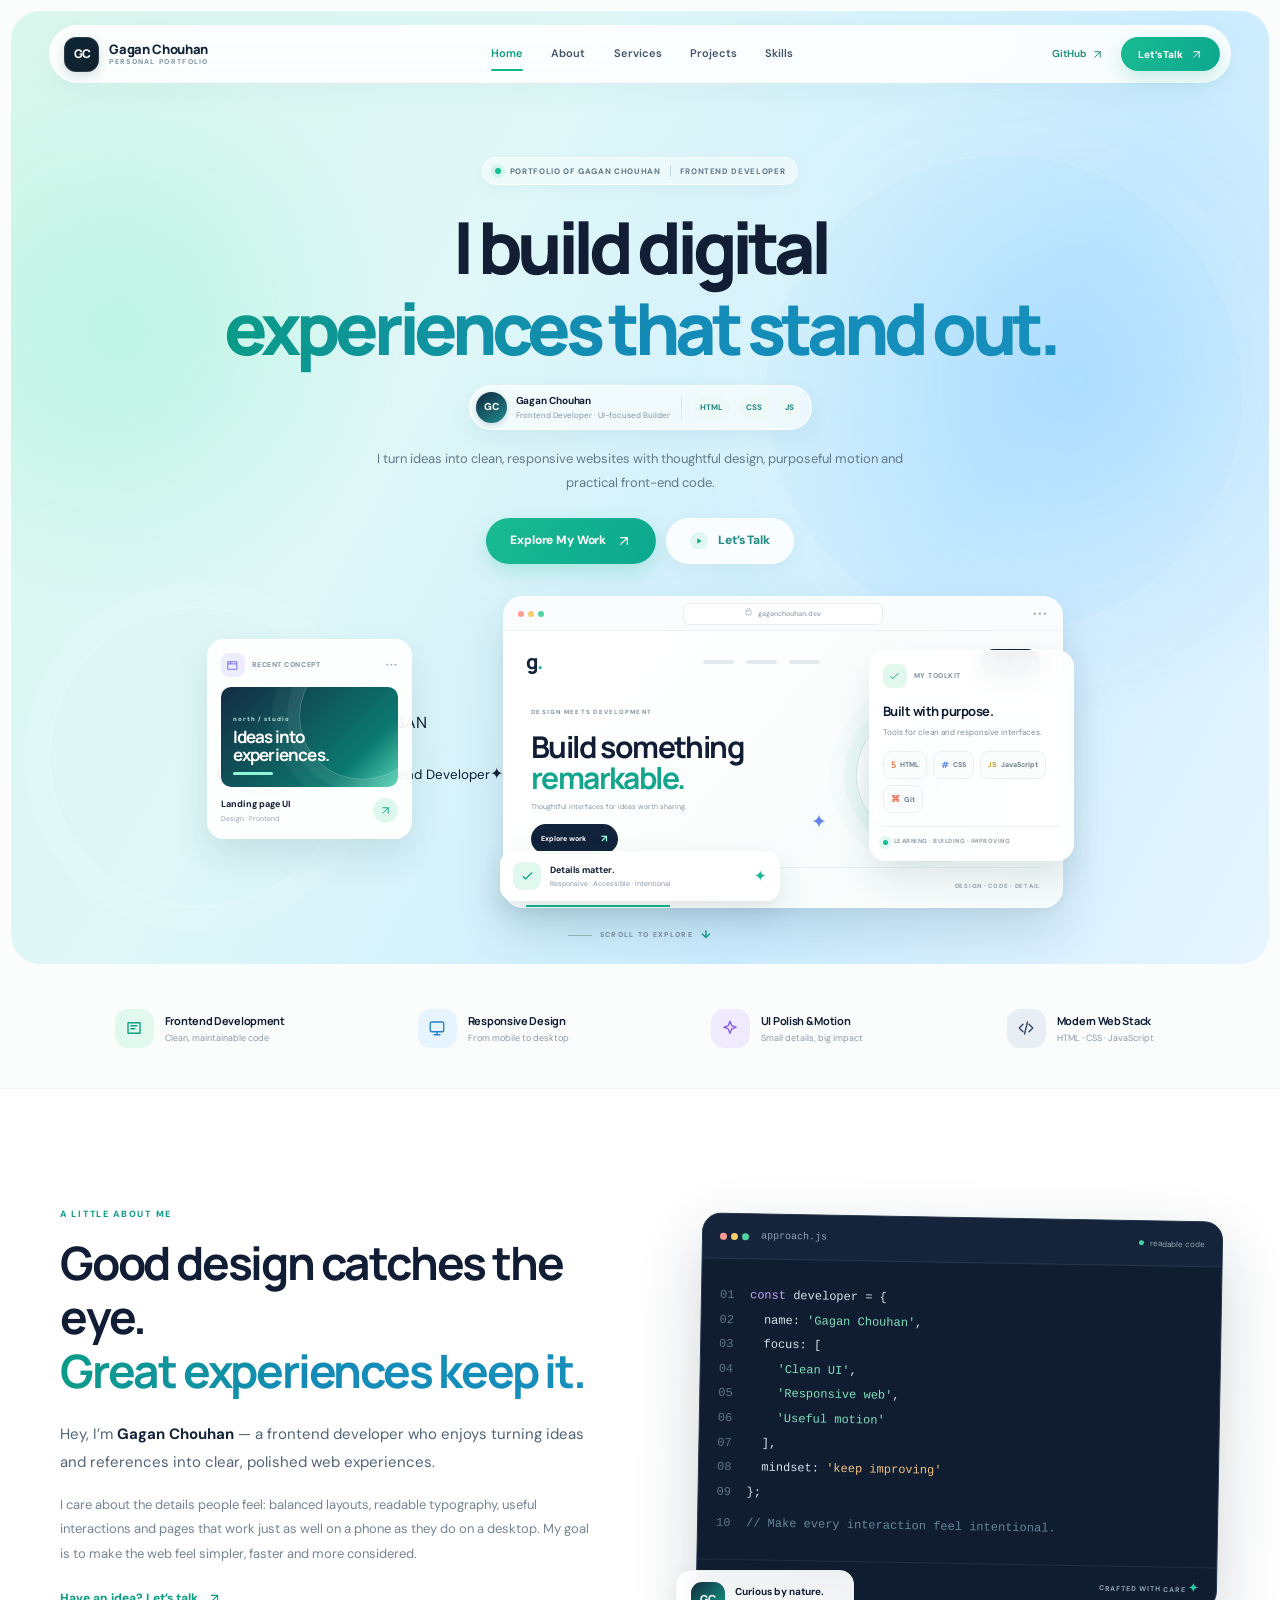
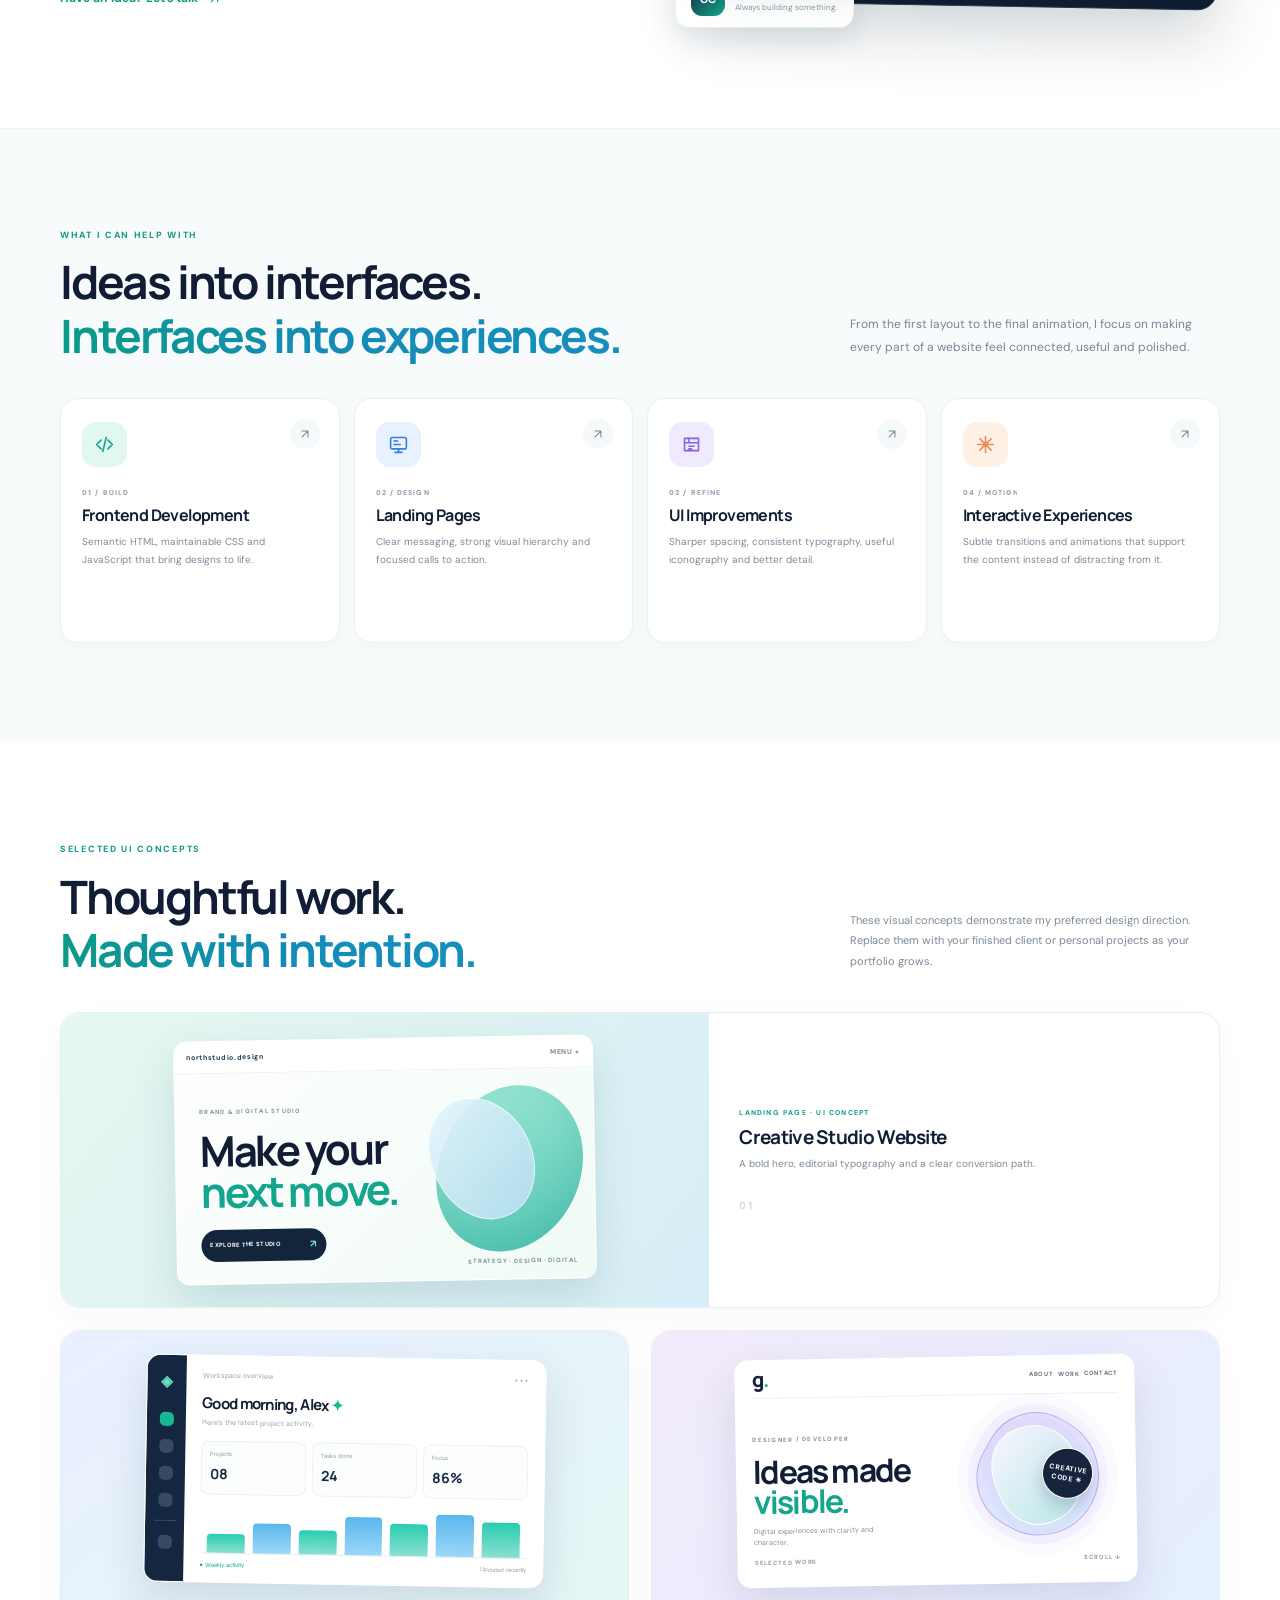
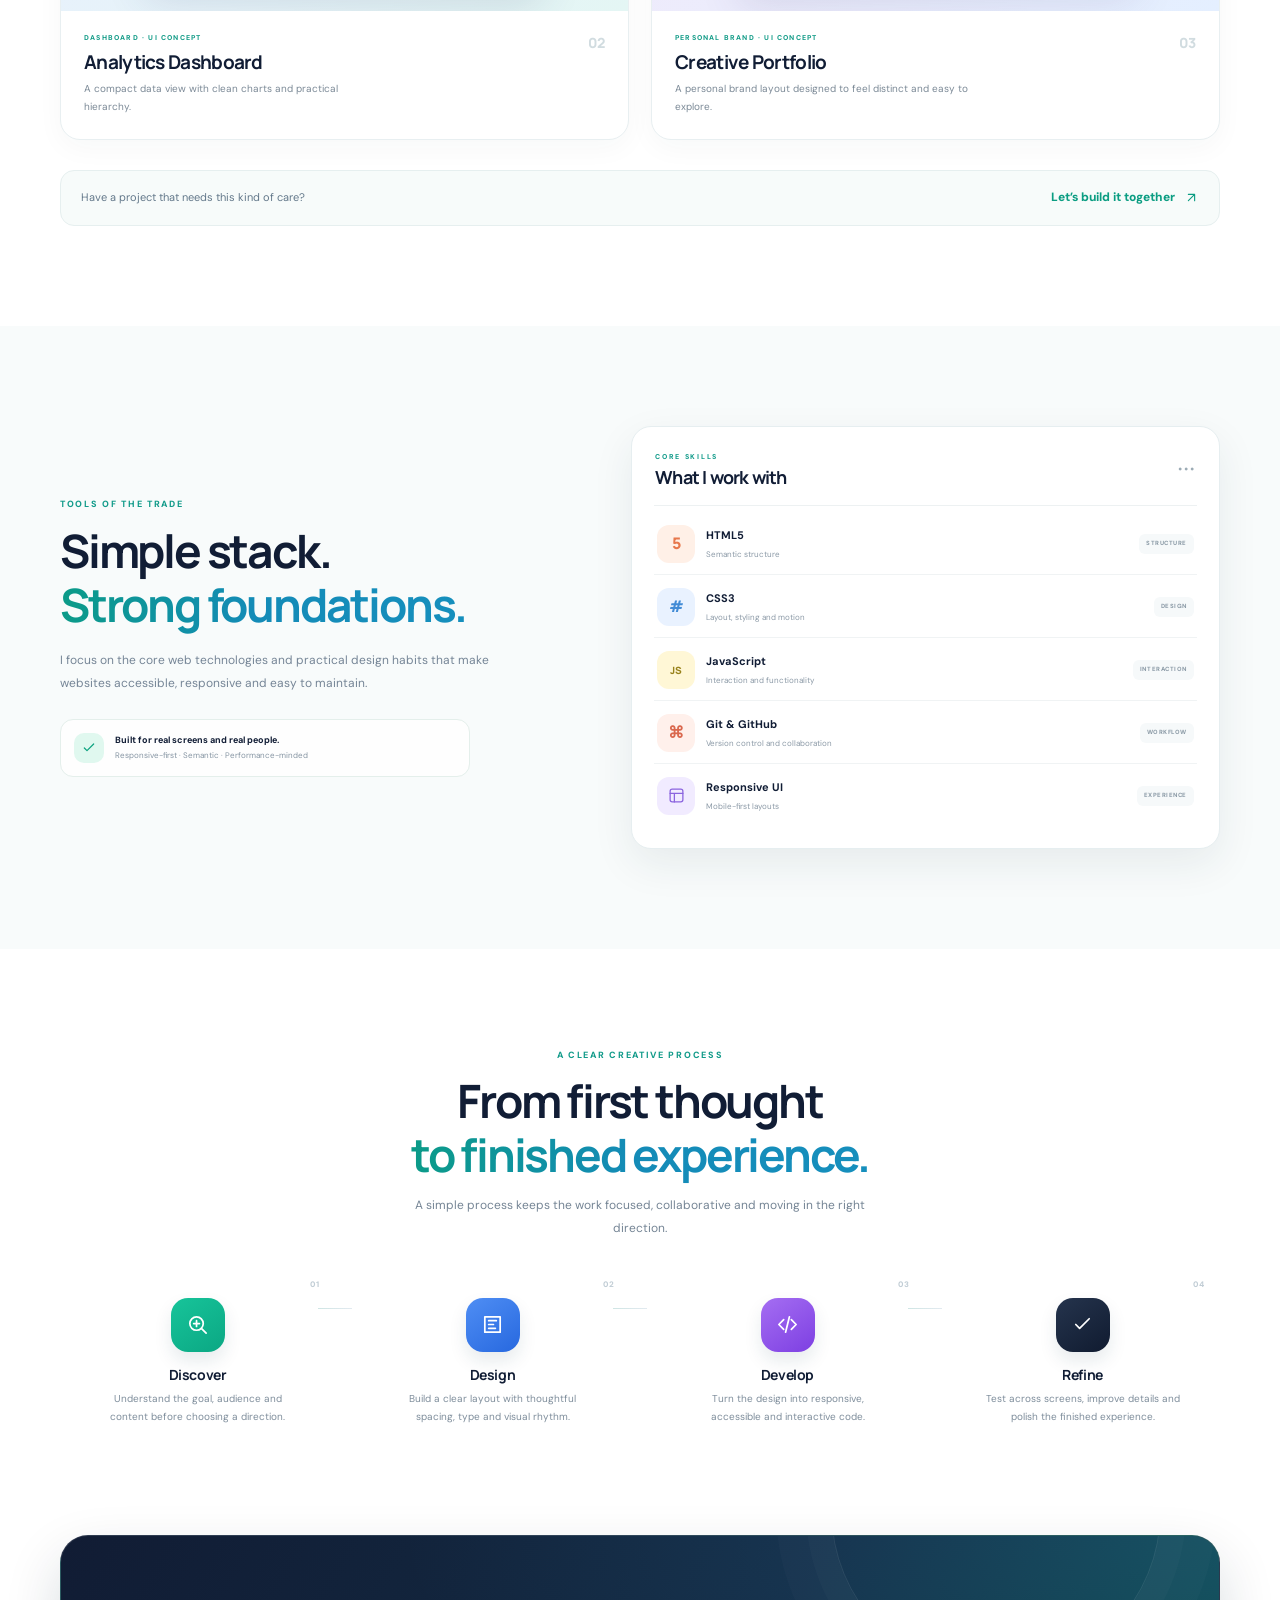
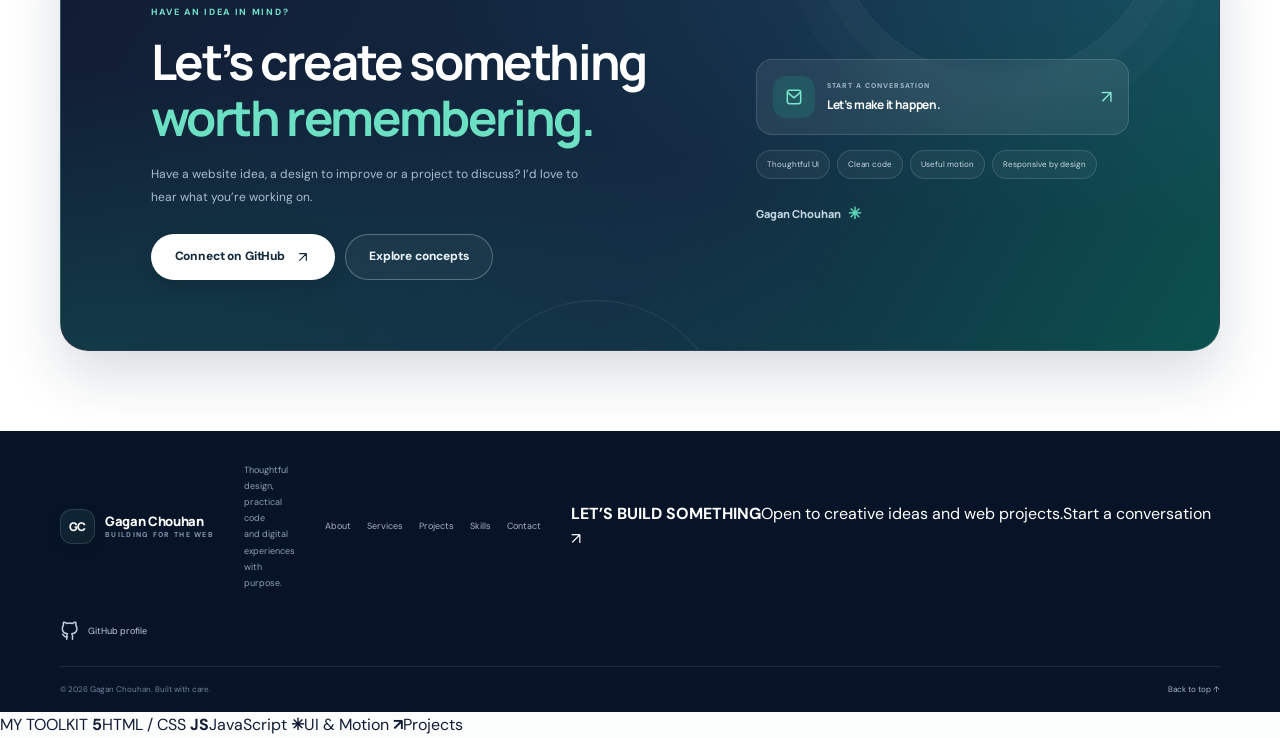
==== commit 1216693b: "Add developer character and quick skill rail to portfolio" ====
--- a/index.html
+++ b/index.html
@@ -62,6 +62,37 @@
           </div>
 
           <div class="hero-stage" aria-label="Preview of Gagan's design and development workflow">
+            <div class="character-card" aria-label="Illustrated developer character placeholder">
+              <span class="character-label"><i></i> HELLO, I'M GAGAN</span>
+              <div class="character-glow"></div>
+              <!-- Replace this inline SVG with your own photo when you provide one. -->
+              <svg class="developer-character" viewBox="0 0 260 300" role="img" aria-label="Stylized 3D-inspired boy developer illustration">
+                <defs>
+                  <linearGradient id="skin" x1="0" y1="0" x2="1" y2="1"><stop stop-color="#ffd9b8"/><stop offset="1" stop-color="#d9946b"/></linearGradient>
+                  <linearGradient id="shirt" x1="0" y1="0" x2="1" y2="1"><stop stop-color="#20c997"/><stop offset="1" stop-color="#087f8c"/></linearGradient>
+                  <linearGradient id="hair" x1="0" y1="0" x2="1" y2="1"><stop stop-color="#27304a"/><stop offset="1" stop-color="#111827"/></linearGradient>
+                  <linearGradient id="laptop" x1="0" y1="0" x2="1" y2="1"><stop stop-color="#dcecff"/><stop offset="1" stop-color="#7c9ab8"/></linearGradient>
+                </defs>
+                <ellipse cx="132" cy="277" rx="76" ry="12" fill="#9cb8c8" opacity=".25"/>
+                <path d="M72 268 Q76 207 94 186 L165 183 Q190 210 194 268Z" fill="url(#shirt)"/>
+                <path d="M108 184 L108 160 L151 160 L153 189 Q132 207 108 184Z" fill="url(#skin)"/>
+                <ellipse cx="91" cy="121" rx="10" ry="17" fill="#d99b75"/><ellipse cx="169" cy="121" rx="10" ry="17" fill="#d99b75"/>
+                <path d="M91 85 Q91 45 130 44 Q171 45 171 88 L166 137 Q157 165 131 168 Q103 163 96 137Z" fill="url(#skin)"/>
+                <path d="M91 105 Q79 69 102 49 Q124 29 151 45 Q178 53 174 91 L165 99 L159 72 Q132 81 110 67 L101 103Z" fill="url(#hair)"/>
+                <path d="M101 65 Q124 42 151 55" fill="none" stroke="#59627a" stroke-width="5" stroke-linecap="round" opacity=".7"/>
+                <ellipse cx="115" cy="115" rx="4" ry="5" fill="#253047"/><ellipse cx="148" cy="115" rx="4" ry="5" fill="#253047"/>
+                <path d="M119 140 Q131 148 143 139" fill="none" stroke="#a94e50" stroke-width="3" stroke-linecap="round"/>
+                <path d="M83 217 Q101 198 113 203 L131 230 L151 203 Q168 200 183 218 L194 267 L70 267Z" fill="url(#shirt)"/>
+                <path d="M112 203 L131 230 L151 203 L143 193 L120 193Z" fill="#f2f8ff"/>
+                <path d="M112 205 L131 230 L151 205" fill="none" stroke="#c5d8e7" stroke-width="2"/>
+                <rect x="92" y="220" width="88" height="53" rx="7" fill="#25334a" transform="rotate(-5 92 220)"/>
+                <rect x="98" y="225" width="76" height="41" rx="3" fill="url(#laptop)" transform="rotate(-5 98 225)"/>
+                <path d="M111 239 L122 239 M111 246 L144 246 M111 253 L135 253" stroke="#2e6d8b" stroke-width="3" stroke-linecap="round" transform="rotate(-5 111 239)"/>
+                <circle cx="192" cy="90" r="20" fill="#fff" opacity=".8"/><path d="M184 90 L190 96 L201 83" fill="none" stroke="#16a783" stroke-width="4" stroke-linecap="round" stroke-linejoin="round"/>
+                <path d="M61 145 Q46 128 57 114" fill="none" stroke="#7c67ed" stroke-width="3" stroke-linecap="round"/><path d="M54 111 L57 114 L62 108" fill="none" stroke="#7c67ed" stroke-width="3" stroke-linecap="round"/>
+              </svg>
+              <div class="character-caption"><span class="character-avatar">GC</span><span><strong>Gagan Chouhan</strong><small>Frontend Developer</small></span><span class="character-spark">✦</span></div>
+            </div>
             <article class="float-card float-left">
               <div class="float-card-head"><span class="tiny-icon tiny-purple"><svg viewBox="0 0 24 24" aria-hidden="true"><path d="M4 5h16v14H4zM4 9h16M8 5v4"/></svg></span><span>RECENT CONCEPT</span><span class="dots">•••</span></div>
               <div class="mini-project-cover"><div class="cover-orbit"></div><span>north / studio</span><strong>Ideas into<br />experiences.</strong><i></i></div>
@@ -221,10 +252,17 @@
       <a class="brand footer-brand" href="#home"><span class="brand-mark">GC</span><span class="brand-copy"><strong>Gagan Chouhan</strong><small>BUILDING FOR THE WEB</small></span></a>
       <p>Thoughtful design, practical code<br />and digital experiences with purpose.</p>
       <div class="footer-links"><a href="#about">About</a><a href="#services">Services</a><a href="#work">Projects</a><a href="#skills">Skills</a><a href="#contact">Contact</a></div>
-      <a class="footer-github" href="https://github.com/GaganAiTool006" target="_blank" rel="noreferrer" aria-label="Open Gagan Chouhan's GitHub profile"><svg viewBox="0 0 24 24" aria-hidden="true"><path d="M9 19c-4.3 1.4-4.3-2.5-6-3m12 6v-3.9a3.4 3.4 0 0 0-.9-2.7c3-.3 6.2-1.5 6.2-6.7a5.2 5.2 0 0 0-1.4-3.6 4.8 4.8 0 0 0-.1-3.6s-1.2-.4-3.8 1.4a13.1 13.1 0 0 0-6.9 0C5.5 1.1 4.3 1.5 4.3 1.5a4.8 4.8 0 0 0-.1 3.6A5.2 5.2 0 0 0 2.8 8.7c0 5.2 3.2 6.4 6.2 6.7a3.4 3.4 0 0 0-.9 2.7V22"/></svg><span>GitHub profile</span></a>
+      <div class="footer-social-note"><strong>LET’S BUILD SOMETHING</strong><span>Open to creative ideas and web projects.</span><a href="#contact">Start a conversation ↗</a></div><a class="footer-github" href="https://github.com/GaganAiTool006" target="_blank" rel="noreferrer" aria-label="Open Gagan Chouhan's GitHub profile"><svg viewBox="0 0 24 24" aria-hidden="true"><path d="M9 19c-4.3 1.4-4.3-2.5-6-3m12 6v-3.9a3.4 3.4 0 0 0-.9-2.7c3-.3 6.2-1.5 6.2-6.7a5.2 5.2 0 0 0-1.4-3.6 4.8 4.8 0 0 0-.1-3.6s-1.2-.4-3.8 1.4a13.1 13.1 0 0 0-6.9 0C5.5 1.1 4.3 1.5 4.3 1.5a4.8 4.8 0 0 0-.1 3.6A5.2 5.2 0 0 0 2.8 8.7c0 5.2 3.2 6.4 6.2 6.7a3.4 3.4 0 0 0-.9 2.7V22"/></svg><span>GitHub profile</span></a>
     </div>
     <div class="container footer-bottom"><span>© <span id="year">2026</span> Gagan Chouhan. Built with care.</span><a href="#home" class="back-top">Back to top ↑</a></div>
   </footer>
+  <aside class="skill-rail" aria-label="Quick skill navigation">
+    <span class="skill-rail-label">MY TOOLKIT</span>
+    <a href="#skills" aria-label="HTML and CSS skills"><b>5</b><span>HTML / CSS</span></a>
+    <a href="#skills" aria-label="JavaScript skills"><b>JS</b><span>JavaScript</span></a>
+    <a href="#services" aria-label="UI design services"><b>✳</b><span>UI & Motion</span></a>
+    <a href="#work" aria-label="View projects"><b>↗</b><span>Projects</span></a>
+  </aside>
   <div class="toast" role="status" aria-live="polite"></div>
 </body>
 </html>
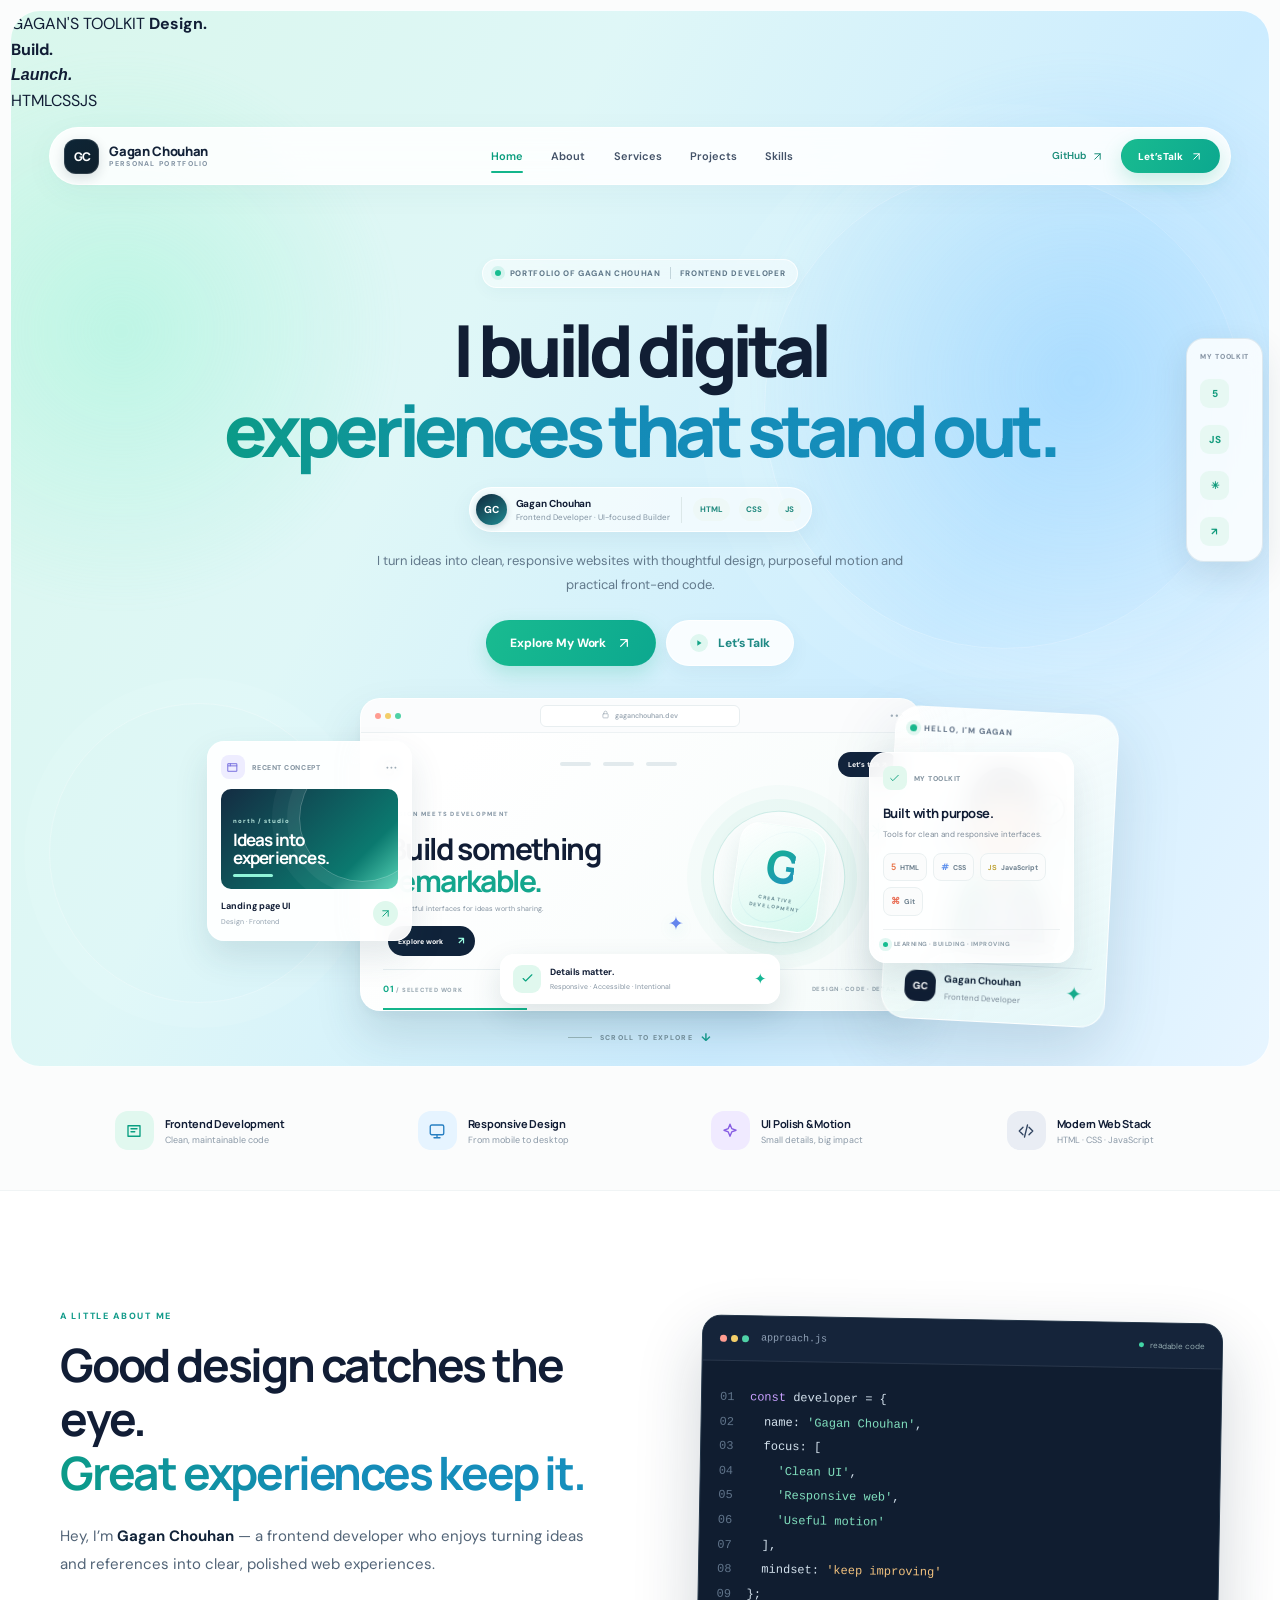
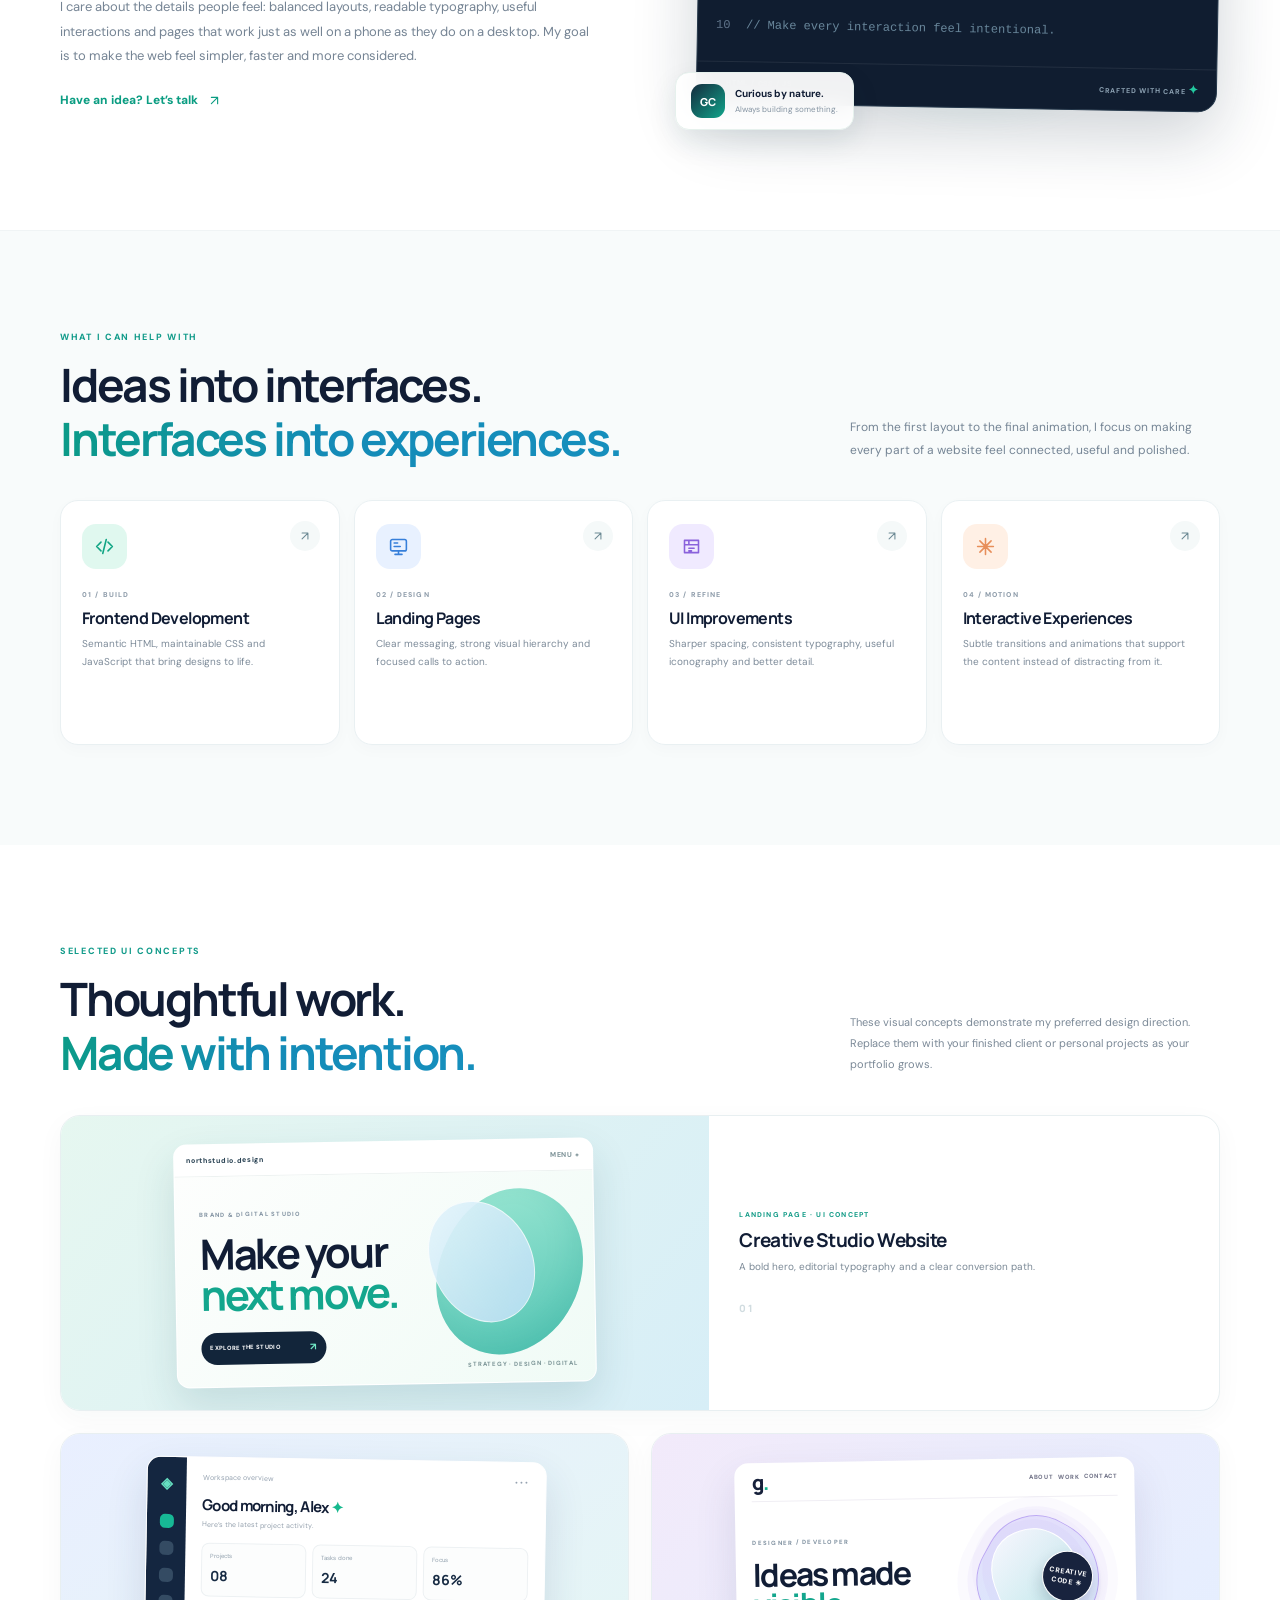
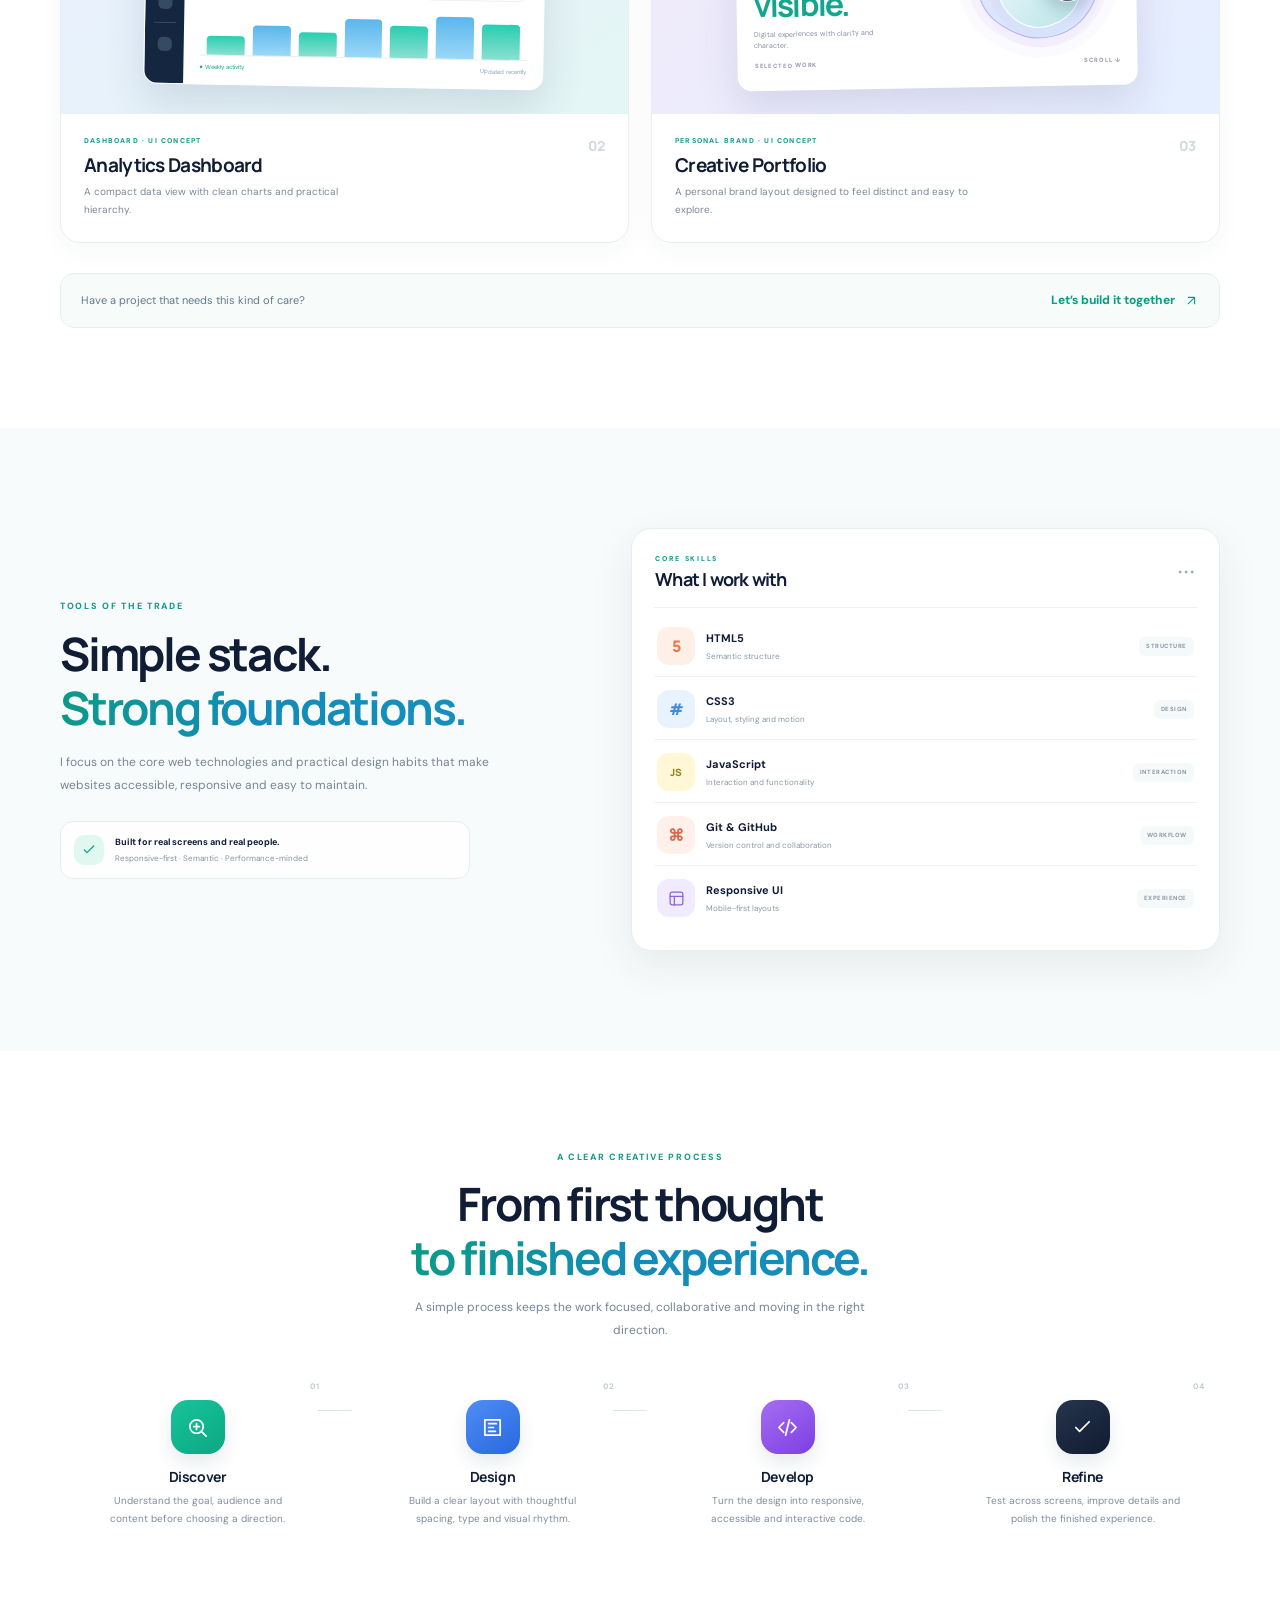
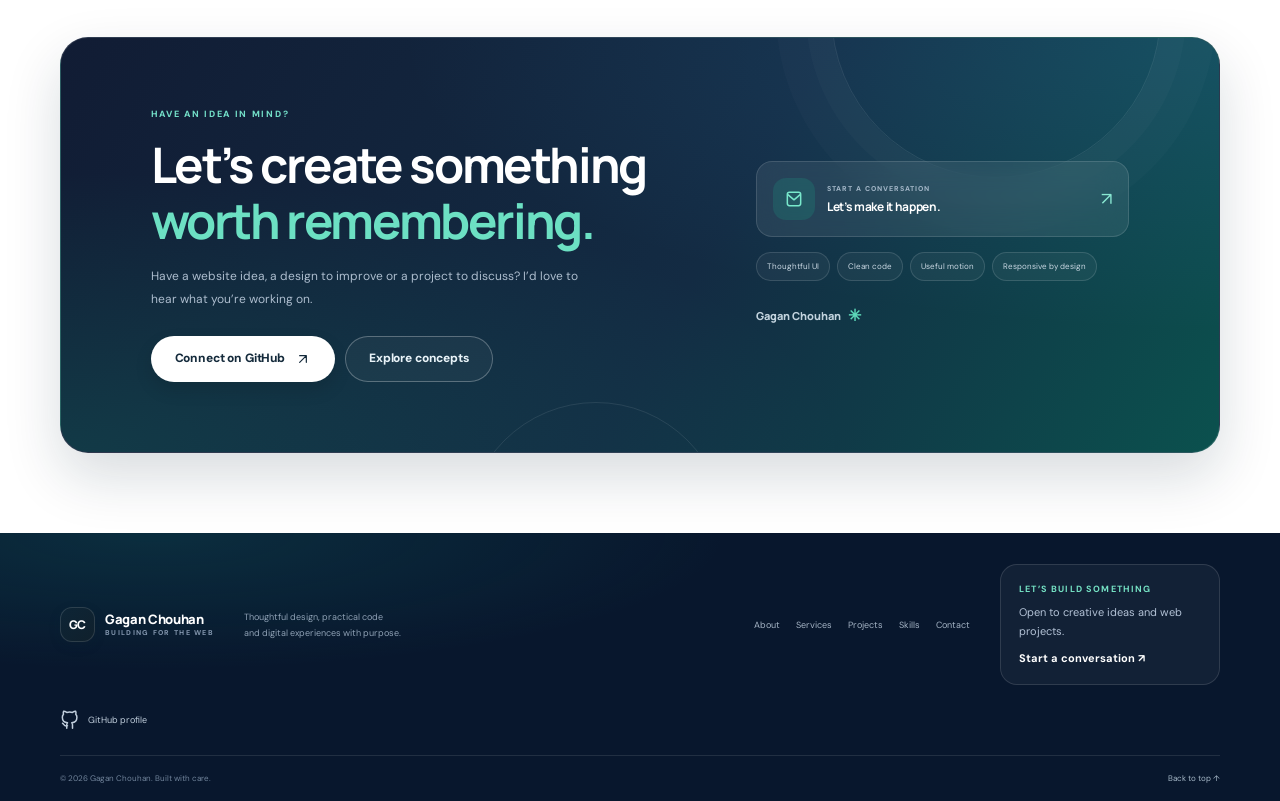
==== commit ebb5972a: "Add interactive magnifying glass to portfolio hero" ====
--- a/index.html
+++ b/index.html
@@ -23,6 +23,15 @@
       <div class="hero-shell">
         <div class="hero-orb hero-orb-one"></div>
         <div class="hero-orb hero-orb-two"></div>
+        <div class="interactive-lens" aria-hidden="true">
+          <div class="lens-glass">
+            <span class="lens-kicker">GAGAN'S TOOLKIT</span>
+            <strong>Design.<br>Build.<br><em>Launch.</em></strong>
+            <div class="lens-mini-tags"><span>HTML</span><span>CSS</span><span>JS</span></div>
+          </div>
+          <span class="lens-handle"></span>
+        </div>
+
         <header class="site-header">
           <nav class="nav container" aria-label="Main navigation">
             <a class="brand" href="#home" aria-label="Gagan Chouhan home">
--- a/style.css
+++ b/style.css
@@ -587,3 +587,66 @@
   *,*:before,*:after{animation-duration:.01ms!important;animation-iteration-count:1!important;transition-duration:.01ms!important;scroll-behavior:auto!important}
   html.motion-ready .reveal,html.motion-ready .reveal.is-visible{opacity:1!important;transform:none!important;transition:none!important}
 }
+
+
+/* === Portfolio polish: character illustration, skill rail and richer footer === */
+.character-card{position:absolute;z-index:4;right:-5.5%;top:5%;width:224px;padding:15px 14px 12px;border:1px solid rgba(255,255,255,.82);border-radius:25px;background:linear-gradient(155deg,rgba(255,255,255,.92),rgba(232,249,247,.78));box-shadow:0 24px 65px rgba(38,76,103,.17);backdrop-filter:blur(18px);transform:rotate(3deg);animation:characterFloat 6s ease-in-out infinite;overflow:hidden}
+.character-label{position:relative;z-index:2;display:flex;align-items:center;gap:7px;font-size:8px;font-weight:800;letter-spacing:.12em;color:#607186}
+.character-label i{width:7px;height:7px;border-radius:50%;background:#18b88c;box-shadow:0 0 0 4px rgba(24,184,140,.12)}
+.character-glow{position:absolute;width:145px;height:145px;border-radius:50%;background:radial-gradient(circle,rgba(94,201,232,.38),rgba(113,229,196,.05) 70%,transparent);top:65px;left:40px}
+.developer-character{position:relative;z-index:1;display:block;width:100%;height:225px;filter:drop-shadow(0 12px 9px rgba(32,64,88,.1))}
+.character-caption{display:flex;align-items:center;gap:8px;position:relative;z-index:2;padding:9px 8px 4px;border-top:1px solid rgba(139,164,184,.2)}
+.character-avatar{display:grid;place-items:center;width:31px;height:31px;border-radius:11px;background:#101d33;color:#fff;font-size:10px;font-weight:800}
+.character-caption strong,.character-caption small{display:block}.character-caption strong{font-size:10px;color:#15243a}.character-caption small{font-size:8px;color:#7b8998;margin-top:3px}.character-spark{margin-left:auto;color:#17ad8d;font-size:20px}
+.skill-rail{position:fixed;z-index:30;right:17px;top:50%;transform:translateY(-50%);display:flex;flex-direction:column;gap:7px;padding:10px 8px;border:1px solid rgba(215,228,237,.85);border-radius:18px;background:rgba(255,255,255,.83);box-shadow:0 12px 35px rgba(22,47,72,.12);backdrop-filter:blur(16px)}
+.skill-rail-label{font-size:7px;font-weight:800;letter-spacing:.1em;color:#8290a1;text-align:center;padding:2px 5px 5px}
+.skill-rail a{display:flex;align-items:center;gap:9px;min-width:39px;min-height:39px;padding:5px;border-radius:12px;text-decoration:none;color:#18263b;transition:background .2s ease,transform .2s ease;overflow:hidden}
+.skill-rail a b{display:grid;place-items:center;flex:0 0 29px;height:29px;border-radius:9px;background:#e7f8f3;color:#0a9878;font-size:10px}
+.skill-rail a span{max-width:0;opacity:0;white-space:nowrap;font-size:10px;font-weight:700;transition:max-width .25s ease,opacity .2s ease}
+.skill-rail a:hover,.skill-rail a:focus-visible{background:#f0faf7;transform:translateX(-3px);outline:none}
+.skill-rail a:hover span,.skill-rail a:focus-visible span{max-width:95px;opacity:1}
+.footer-main{row-gap:25px}
+.footer-social-note{display:flex;flex-direction:column;gap:7px;max-width:220px;padding:17px 18px;border:1px solid rgba(255,255,255,.12);border-radius:17px;background:rgba(255,255,255,.045)}
+.footer-social-note strong{font-size:9px;letter-spacing:.13em;color:#75e2c4}
+.footer-social-note span{font-size:11px;line-height:1.65;color:#b3c2d6}
+.footer-social-note a{font-size:11px;font-weight:700;color:#fff;text-decoration:none;margin-top:3px}
+.footer-social-note a:hover{color:#75e2c4}
+.site-footer{background:radial-gradient(ellipse at 12% 0%,rgba(21,137,133,.2),transparent 36%),#08172d}
+@keyframes characterFloat{0%,100%{transform:translateY(0) rotate(3deg)}50%{transform:translateY(-10px) rotate(1deg)}}
+@media(max-width:1200px){.character-card{right:0;width:190px}.developer-character{height:195px}}
+@media(max-width:980px){.character-card{right:2%;top:0;width:155px;padding:10px;border-radius:20px}.developer-character{height:155px}.character-caption{gap:5px}.character-avatar{width:26px;height:26px}.character-caption strong{font-size:9px}.character-caption small{font-size:7px}.character-spark{font-size:15px}.skill-rail{right:8px}}
+@media(max-width:760px){.character-card{position:relative;right:auto;top:auto;width:min(245px,75%);margin:0 auto 20px;transform:none;animation:none}.developer-character{height:200px}.hero-stage{padding-top:0}.skill-rail{right:8px;top:auto;bottom:14px;transform:none;flex-direction:row;gap:4px;padding:6px;border-radius:15px}.skill-rail-label{display:none}.skill-rail a{min-width:35px;min-height:35px;padding:3px}.skill-rail a span{display:none}.skill-rail a b{flex-basis:29px}.footer-social-note{grid-column:1/-1;max-width:none}.footer-main{grid-template-columns:1fr;gap:20px}}
+@media(prefers-reduced-motion:reduce){.character-card{animation:none}}
+
+
+/* Hover reactions: expressive emoji stickers on interactive cards */
+.service-card,.project-card,.skill-card,.tool-card{position:relative;isolation:isolate}
+.service-card::after,.project-card::after,.skill-card::after,.tool-card::after{
+  position:absolute;z-index:5;top:15px;right:16px;display:grid;place-items:center;
+  width:42px;height:42px;border:1px solid rgba(255,255,255,.82);border-radius:15px;
+  background:rgba(255,255,255,.88);box-shadow:0 10px 25px rgba(25,52,78,.13);
+  font-size:23px;opacity:0;transform:translateY(9px) rotate(-12deg) scale(.72);
+  transition:opacity .22s ease,transform .28s cubic-bezier(.2,.8,.2,1);
+  pointer-events:none;backdrop-filter:blur(12px)
+}
+.service-card:nth-child(1)::after{content:"💻"}
+.service-card:nth-child(2)::after{content:"🎨"}
+.service-card:nth-child(3)::after{content:"✨"}
+.service-card:nth-child(4)::after{content:"🚀"}
+.project-card:nth-child(1)::after{content:"🪄"}
+.project-card:nth-child(2)::after{content:"📊"}
+.project-card:nth-child(3)::after{content:"🌐"}
+.service-card:hover::after,.service-card:focus-within::after,
+.project-card:hover::after,.project-card:focus-within::after,
+.skill-card:hover::after,.tool-card:hover::after{
+  opacity:1;transform:translateY(0) rotate(0) scale(1)
+}
+.service-card,.project-card{transition:transform .3s cubic-bezier(.2,.8,.2,1),box-shadow .3s ease,border-color .3s ease}
+.service-card:hover,.service-card:focus-within{transform:translateY(-7px);box-shadow:0 22px 48px rgba(24,55,81,.12);border-color:rgba(32,190,151,.28)}
+.project-card:hover,.project-card:focus-within{transform:translateY(-6px);box-shadow:0 24px 55px rgba(24,55,81,.13)}
+/* Make scroll reveal predictable: each section heading and content card enters in sequence. */
+.motion-ready .reveal{opacity:0;transform:translate3d(0,28px,0);transition:opacity .65s ease,transform .65s cubic-bezier(.2,.75,.25,1);transition-delay:var(--reveal-delay,0ms);will-change:opacity,transform}
+.motion-ready .reveal.is-visible{opacity:1;transform:translate3d(0,0,0);will-change:auto}
+.motion-ready .service-card.reveal,.motion-ready .project-card.reveal{transition:opacity .65s ease,transform .65s cubic-bezier(.2,.75,.25,1),box-shadow .3s ease,border-color .3s ease;transition-delay:var(--reveal-delay,0ms)}
+@media(hover:none){.service-card::after,.project-card::after{opacity:1;transform:none;width:34px;height:34px;font-size:19px;top:10px;right:10px}}
+@media(prefers-reduced-motion:reduce){.motion-ready .reveal,.motion-ready .reveal.is-visible{opacity:1;transform:none;transition:none;will-change:auto}.service-card,.project-card,.service-card::after,.project-card::after{transition:none}}
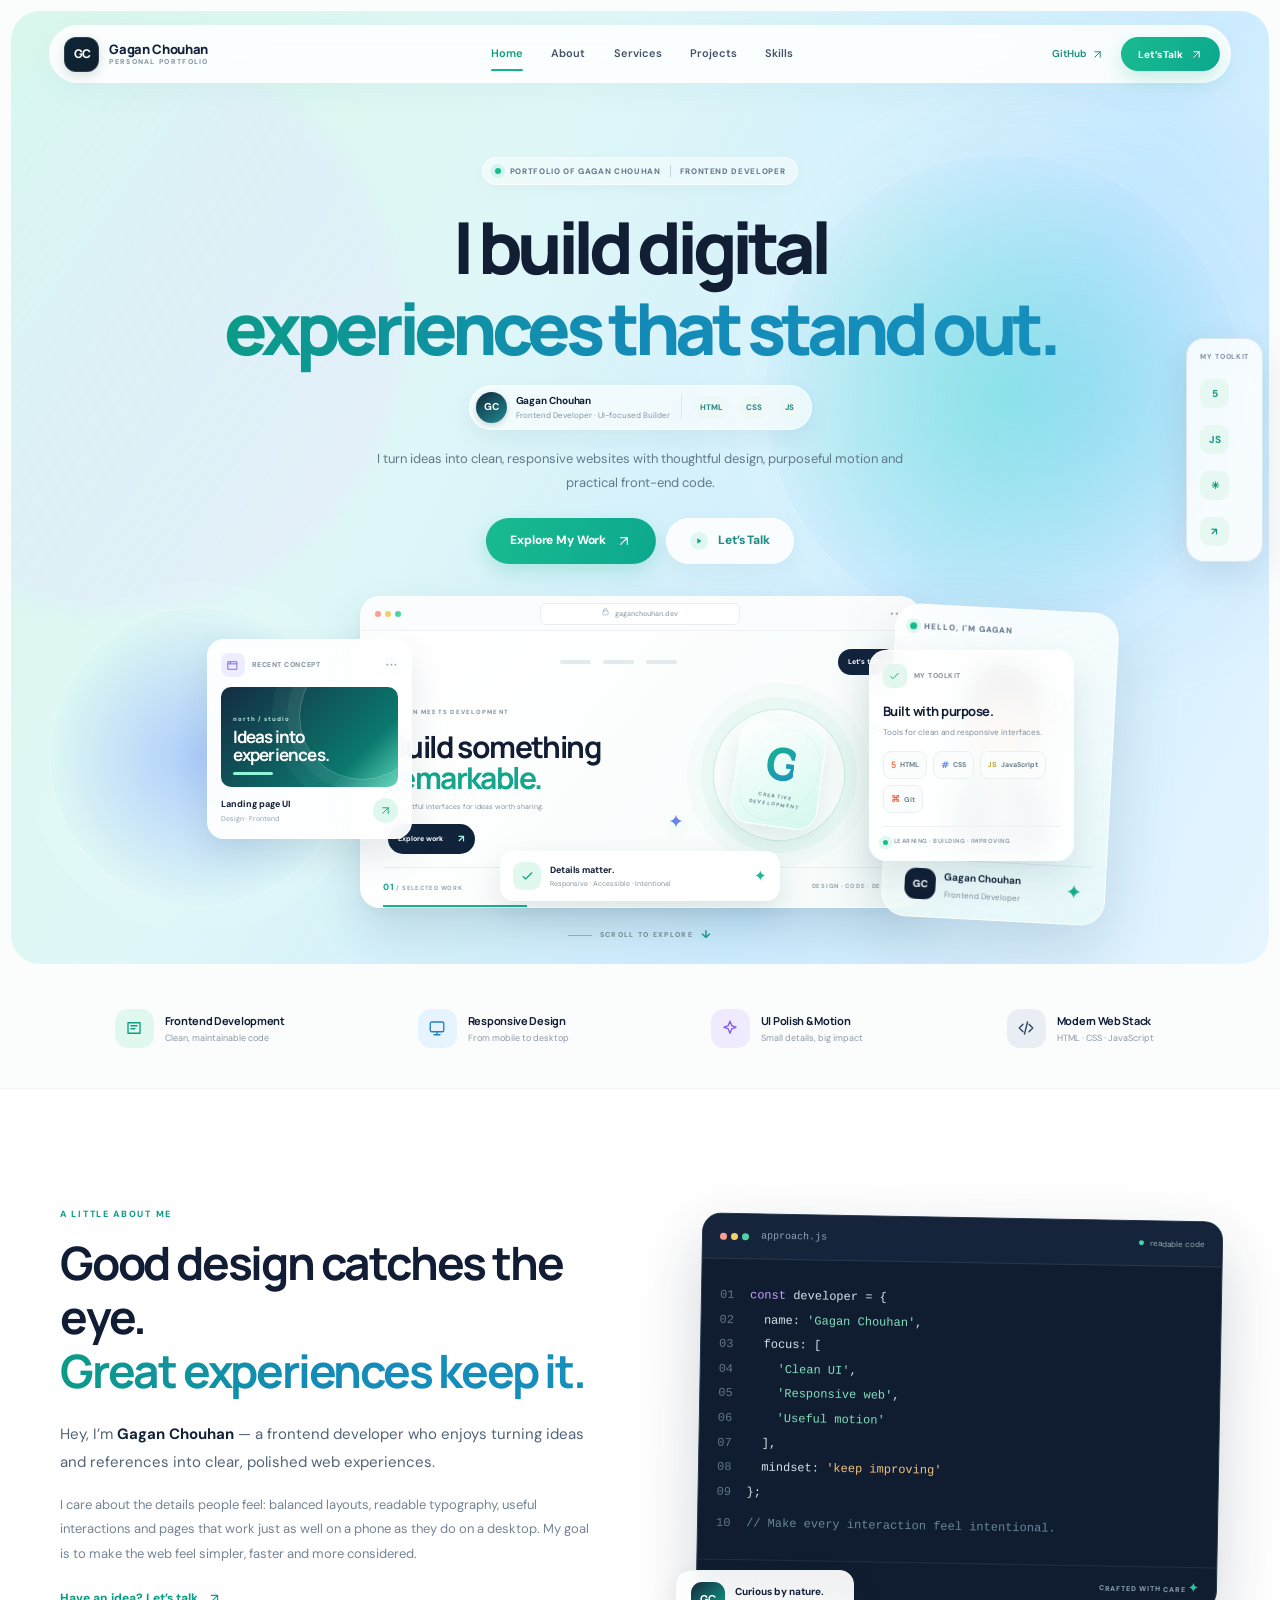
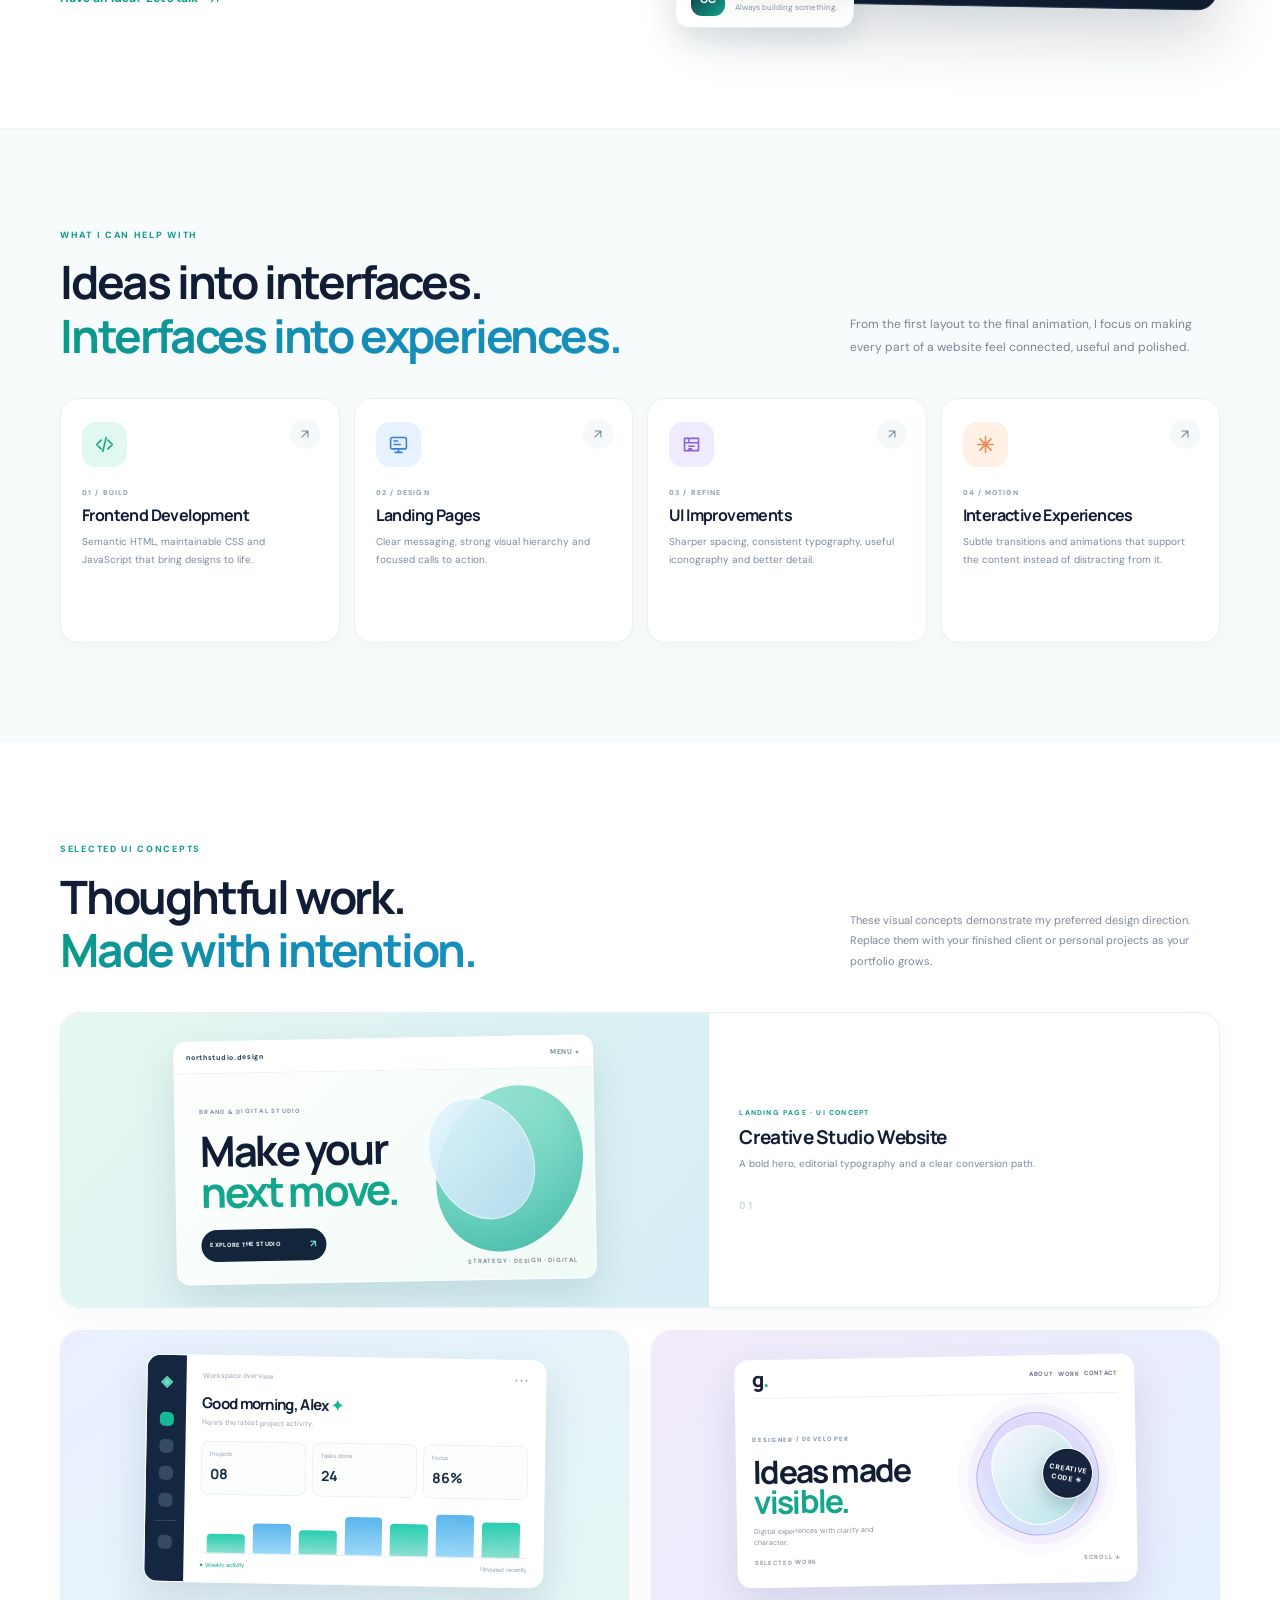
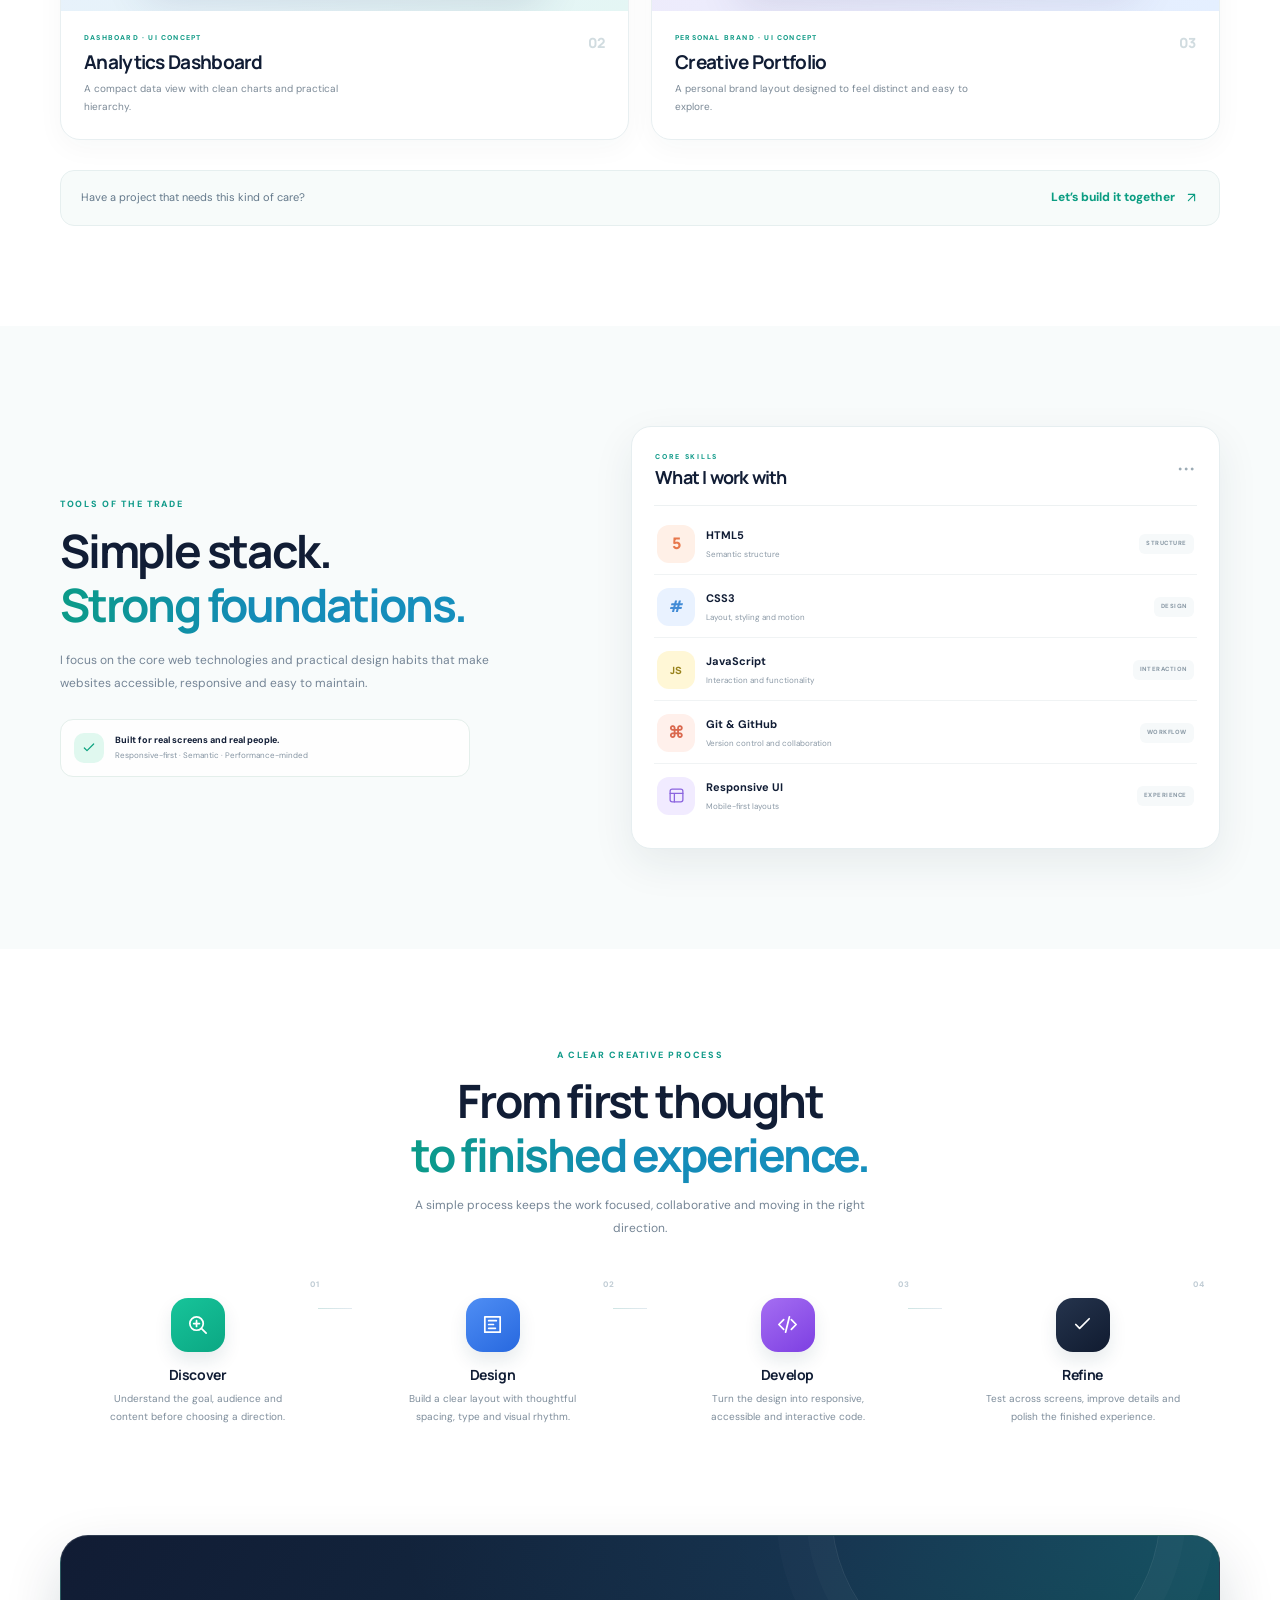
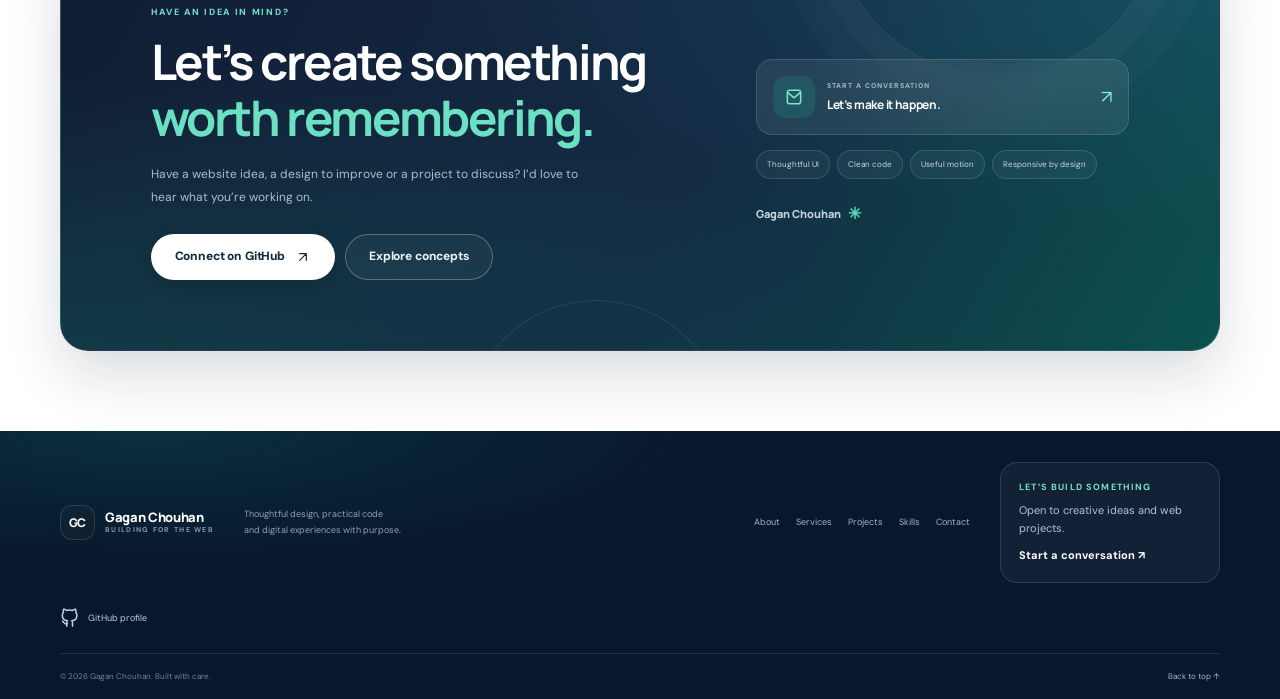
==== commit f77f2a50: "Replace fixed lens text with transparent optical glass markup" ====
--- a/index.html
+++ b/index.html
@@ -24,11 +24,7 @@
         <div class="hero-orb hero-orb-one"></div>
         <div class="hero-orb hero-orb-two"></div>
         <div class="interactive-lens" aria-hidden="true">
-          <div class="lens-glass">
-            <span class="lens-kicker">GAGAN'S TOOLKIT</span>
-            <strong>Design.<br>Build.<br><em>Launch.</em></strong>
-            <div class="lens-mini-tags"><span>HTML</span><span>CSS</span><span>JS</span></div>
-          </div>
+          <div class="lens-glass"><span class="lens-refraction"></span><span class="lens-highlight"></span></div>
           <span class="lens-handle"></span>
         </div>
 
--- a/style.css
+++ b/style.css
@@ -650,3 +650,25 @@
 .motion-ready .service-card.reveal,.motion-ready .project-card.reveal{transition:opacity .65s ease,transform .65s cubic-bezier(.2,.75,.25,1),box-shadow .3s ease,border-color .3s ease;transition-delay:var(--reveal-delay,0ms)}
 @media(hover:none){.service-card::after,.project-card::after{opacity:1;transform:none;width:34px;height:34px;font-size:19px;top:10px;right:10px}}
 @media(prefers-reduced-motion:reduce){.motion-ready .reveal,.motion-ready .reveal.is-visible{opacity:1;transform:none;transition:none;will-change:auto}.service-card,.project-card,.service-card::after,.project-card::after{transition:none}}
+
+
+/* Dribbble-inspired interactive gradient + magnifying-glass hero */
+.hero-shell{isolation:isolate;overflow:hidden}
+.hero-orb-one{background:radial-gradient(circle,rgba(114,239,205,.58),rgba(114,239,205,0) 70%)}
+.hero-orb-two{background:radial-gradient(circle,rgba(119,159,255,.48),rgba(176,134,255,0) 70%)}
+.hero-shell:before{background:linear-gradient(125deg,rgba(211,255,240,.58),rgba(223,233,255,.42) 48%,rgba(242,223,255,.32));}
+.interactive-lens{position:absolute;z-index:8;left:0;top:0;width:190px;height:190px;opacity:0;pointer-events:none;transform:translate3d(-300px,-300px,0);transition:opacity .25s ease;will-change:transform}
+.hero-shell.lens-active .interactive-lens{opacity:1}
+.lens-glass{position:absolute;inset:0;display:flex;flex-direction:column;justify-content:center;gap:10px;padding:24px;border:1px solid rgba(255,255,255,.88);border-radius:50%;background:radial-gradient(circle at 30% 25%,rgba(255,255,255,.95),rgba(221,255,245,.78) 43%,rgba(185,211,255,.76));box-shadow:inset 0 0 25px rgba(255,255,255,.65),0 15px 42px rgba(45,75,120,.2);backdrop-filter:blur(8px);outline:5px solid rgba(255,255,255,.4);overflow:hidden}
+.lens-glass:after{content:"";position:absolute;inset:10px;border:1px solid rgba(255,255,255,.7);border-radius:50%;pointer-events:none}
+.lens-kicker{font-size:7px;letter-spacing:.13em;font-weight:900;color:#52677f;white-space:nowrap}
+.lens-glass strong{font-size:24px;line-height:1.02;letter-spacing:-.07em;color:#14233b}
+.lens-glass strong em{font-style:normal;background:linear-gradient(90deg,#08a982,#4389ef);background-clip:text;-webkit-background-clip:text;color:transparent}
+.lens-mini-tags{display:flex;gap:4px}
+.lens-mini-tags span{padding:4px 6px;border-radius:7px;background:rgba(255,255,255,.8);font-size:7px;font-weight:800;color:#28425a}
+.lens-handle{position:absolute;z-index:-1;left:142px;top:145px;width:20px;height:82px;border:1px solid rgba(255,255,255,.8);border-radius:15px;background:linear-gradient(90deg,#25324b,#5a6b85 48%,#1a2740);box-shadow:5px 9px 18px rgba(25,44,70,.25);transform:rotate(-39deg);transform-origin:top center}
+.hero-shell.lens-active .hero-content{--lens-glow:rgba(255,255,255,.14)}
+.hero-content{position:relative;z-index:2}
+@media(max-width:760px){.interactive-lens{display:none}}
+@media(hover:none){.interactive-lens{display:none}}
+@media(prefers-reduced-motion:reduce){.interactive-lens{transition:none}}
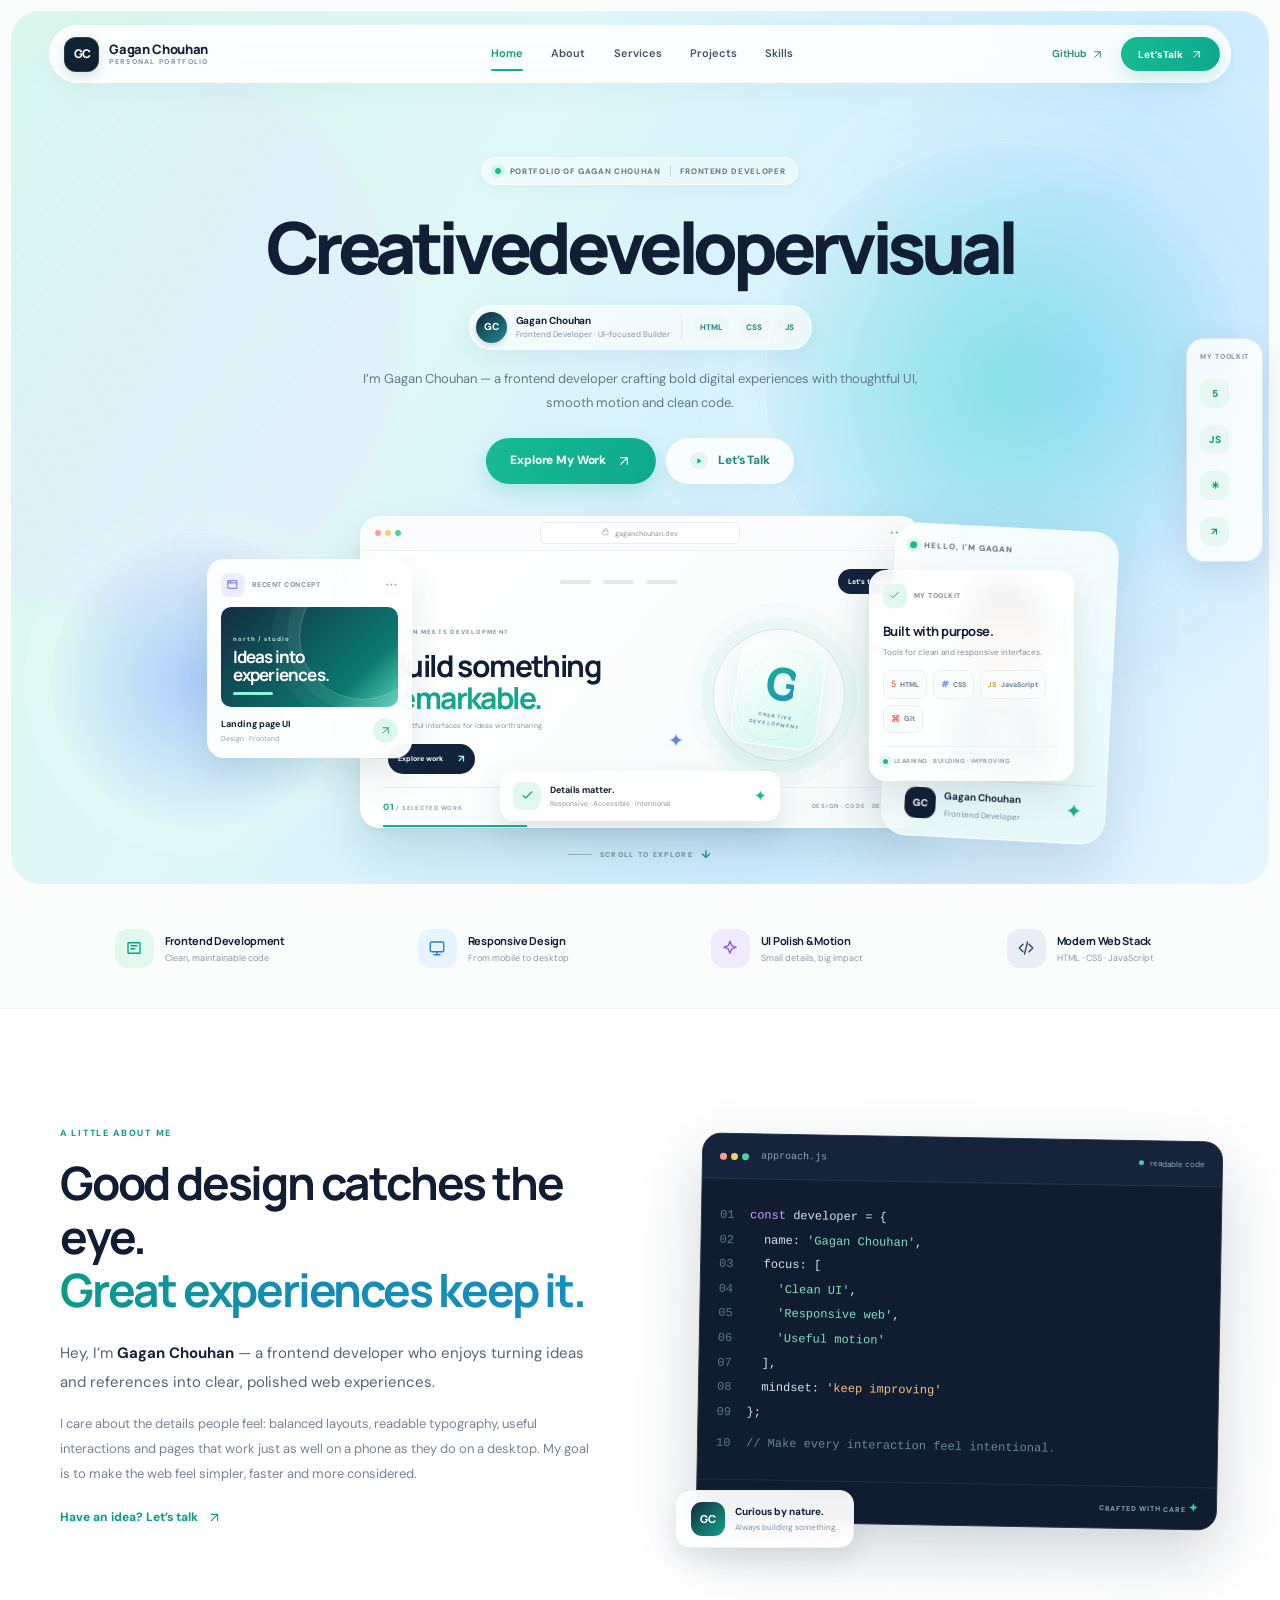
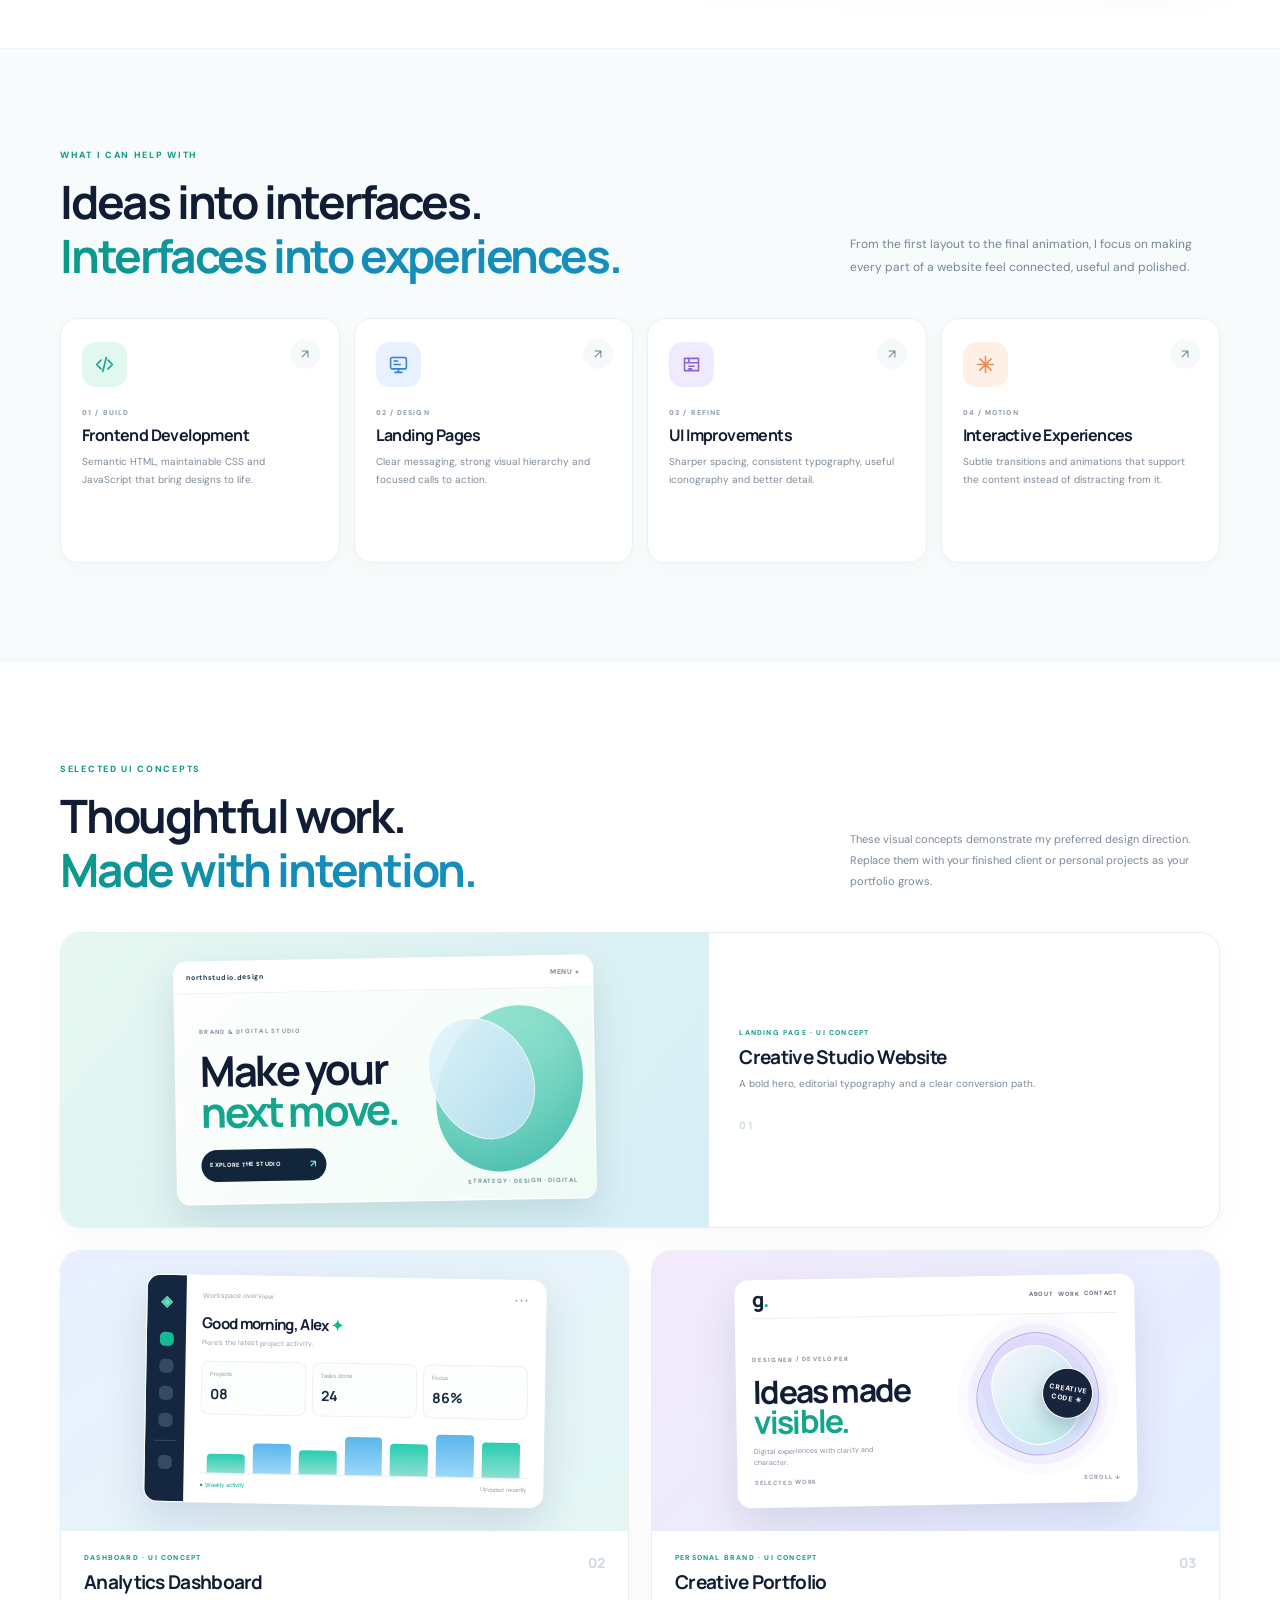
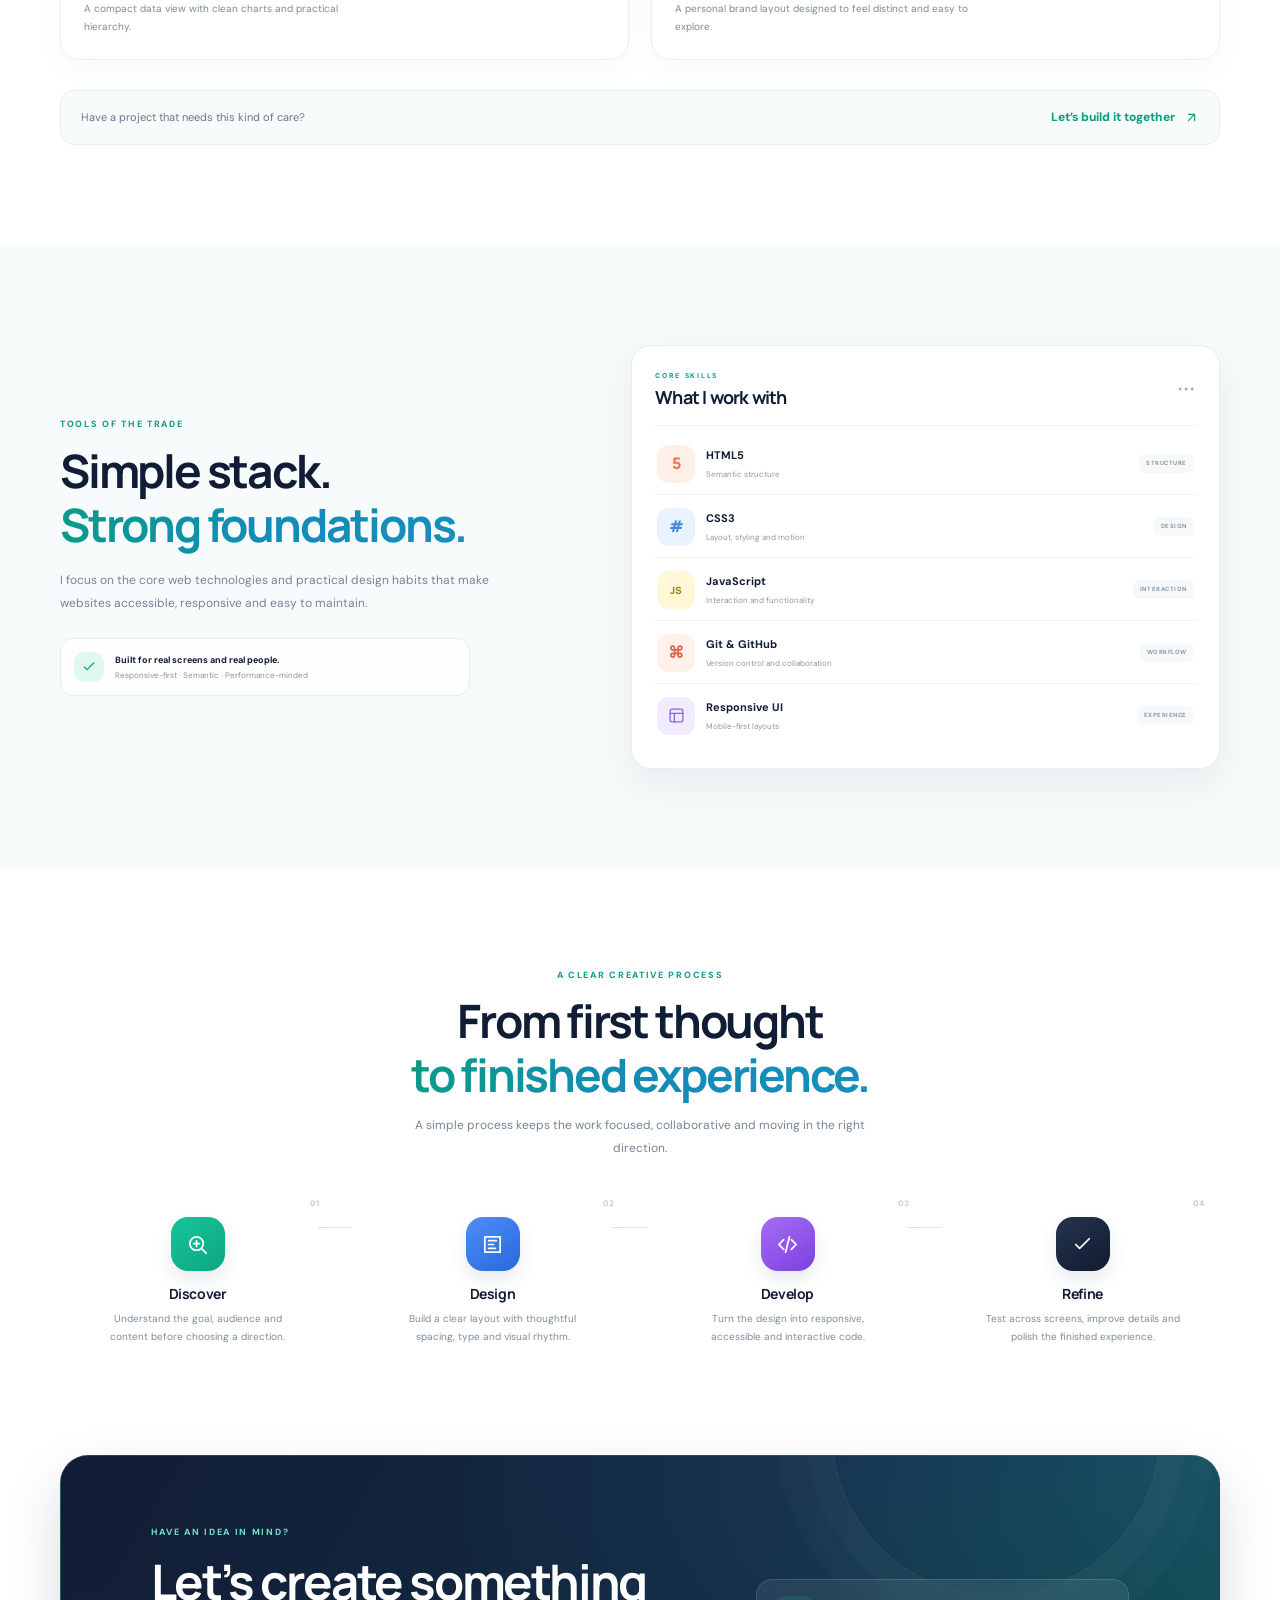
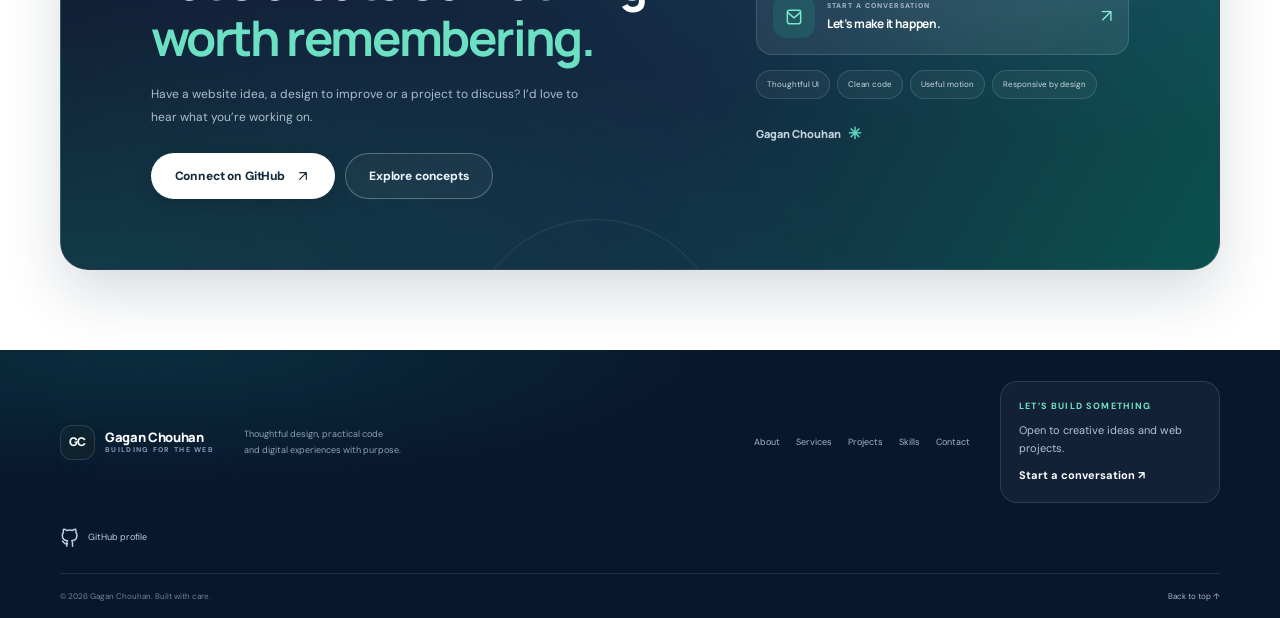
==== commit cd19d36d: "Create dark editorial hero for Gagan Chouhan portfolio" ====
--- a/index.html
+++ b/index.html
@@ -3,7 +3,7 @@
 <head>
   <meta charset="UTF-8" />
   <meta name="viewport" content="width=device-width, initial-scale=1.0" />
-  <meta name="theme-color" content="#effaf8" />
+  <meta name="theme-color" content="#07111f" />
   <meta name="description" content="Gagan Chouhan — frontend developer and creative web designer building clear, responsive digital experiences." />
   <meta property="og:title" content="Gagan Chouhan — Frontend Developer & Web Designer" />
   <meta property="og:description" content="A personal portfolio for modern websites, thoughtful UI and interactive frontend experiences." />
@@ -53,14 +53,14 @@
 
         <div class="hero-content container">
           <div class="hero-eyebrow"><span class="status-dot"></span><span>PORTFOLIO OF GAGAN CHOUHAN</span><i></i><span>FRONTEND DEVELOPER</span></div>
-          <h1 id="hero-title">I build digital<br /><span class="gradient-text">experiences that stand out.</span></h1>
+          <h1 id="hero-title" class="hero-editorial-title"><span class="hero-word-creative">Creative</span><span class="hero-word-developer">developer</span><span class="hero-word-visual">visual</span></h1>
           <div class="hero-name-chip">
             <span class="name-avatar">GC</span>
             <span class="name-chip-copy"><strong>Gagan Chouhan</strong><small>Frontend Developer · UI-focused Builder</small></span>
             <span class="chip-divider"></span>
             <span class="stack-chip">HTML</span><span class="stack-chip">CSS</span><span class="stack-chip">JS</span>
           </div>
-          <p class="hero-description">I turn ideas into clean, responsive websites with thoughtful design, purposeful motion and practical front-end code.</p>
+          <p class="hero-description">I’m Gagan Chouhan — a frontend developer crafting bold digital experiences with thoughtful UI, smooth motion and clean code.</p>
           <div class="hero-actions">
             <a class="button button-primary" href="#work">Explore My Work <svg viewBox="0 0 24 24" aria-hidden="true"><path d="M7 17 17 7M7 7h10v10"/></svg></a>
             <a class="button button-glass" href="#contact"><span class="button-play"><svg viewBox="0 0 24 24" aria-hidden="true"><path d="M8 5.5 18 12 8 18.5Z"/></svg></span> Let’s Talk</a>
--- a/style.css
+++ b/style.css
@@ -672,3 +672,29 @@
 @media(max-width:760px){.interactive-lens{display:none}}
 @media(hover:none){.interactive-lens{display:none}}
 @media(prefers-reduced-motion:reduce){.interactive-lens{transition:none}}
+
+
+/* Optical glass lens: refract the real content behind it, not a fixed label. */
+.interactive-lens{width:214px;height:214px;mix-blend-mode:normal}
+.lens-glass{inset:0;padding:0;display:block;overflow:hidden;border-radius:50%;
+  background:radial-gradient(ellipse at 30% 23%,rgba(255,255,255,.20),rgba(120,178,220,.08) 35%,rgba(9,22,42,.24) 100%);
+  border:1px solid rgba(235,249,255,.72);
+  box-shadow:inset 0 0 0 2px rgba(255,255,255,.10),inset 0 -16px 30px rgba(2,15,32,.22),0 12px 32px rgba(4,15,30,.22);
+  backdrop-filter:blur(2.5px) saturate(1.85) contrast(1.12);
+  -webkit-backdrop-filter:blur(2.5px) saturate(1.85) contrast(1.12)}
+.lens-glass:before{content:"";position:absolute;inset:-15%;border-radius:50%;
+  background:conic-gradient(from 25deg at 50% 50%,rgba(0,225,255,.0),rgba(0,225,255,.18),rgba(255,72,196,.22),rgba(255,184,0,.2),rgba(76,111,255,.2),rgba(0,225,255,.0));
+  filter:blur(10px);mix-blend-mode:screen;opacity:.9}
+.lens-glass:after{content:"";position:absolute;inset:2px;border-radius:50%;pointer-events:none;
+  border:1px solid rgba(255,255,255,.45);
+  box-shadow:inset 5px 5px 18px rgba(255,255,255,.12),inset -8px -12px 24px rgba(1,13,27,.2)}
+.lens-refraction{position:absolute;inset:0;border-radius:50%;pointer-events:none;
+  background:radial-gradient(ellipse at 35% 28%,rgba(255,255,255,.28),transparent 23%),
+    radial-gradient(ellipse at 70% 76%,rgba(0,221,255,.14),transparent 27%);
+  filter:drop-shadow(1.5px 0 rgba(0,238,255,.4)) drop-shadow(-1.5px 0 rgba(255,61,172,.32))}
+.lens-highlight{position:absolute;top:9%;left:17%;width:38%;height:14%;border-radius:50%;
+  background:linear-gradient(90deg,transparent,rgba(255,255,255,.6),transparent);
+  filter:blur(5px);transform:rotate(-28deg)}
+.lens-handle{left:160px;top:163px;width:20px;height:87px}
+@media(max-width:760px){.interactive-lens{display:none}}
+@media(hover:none){.interactive-lens{display:none}}
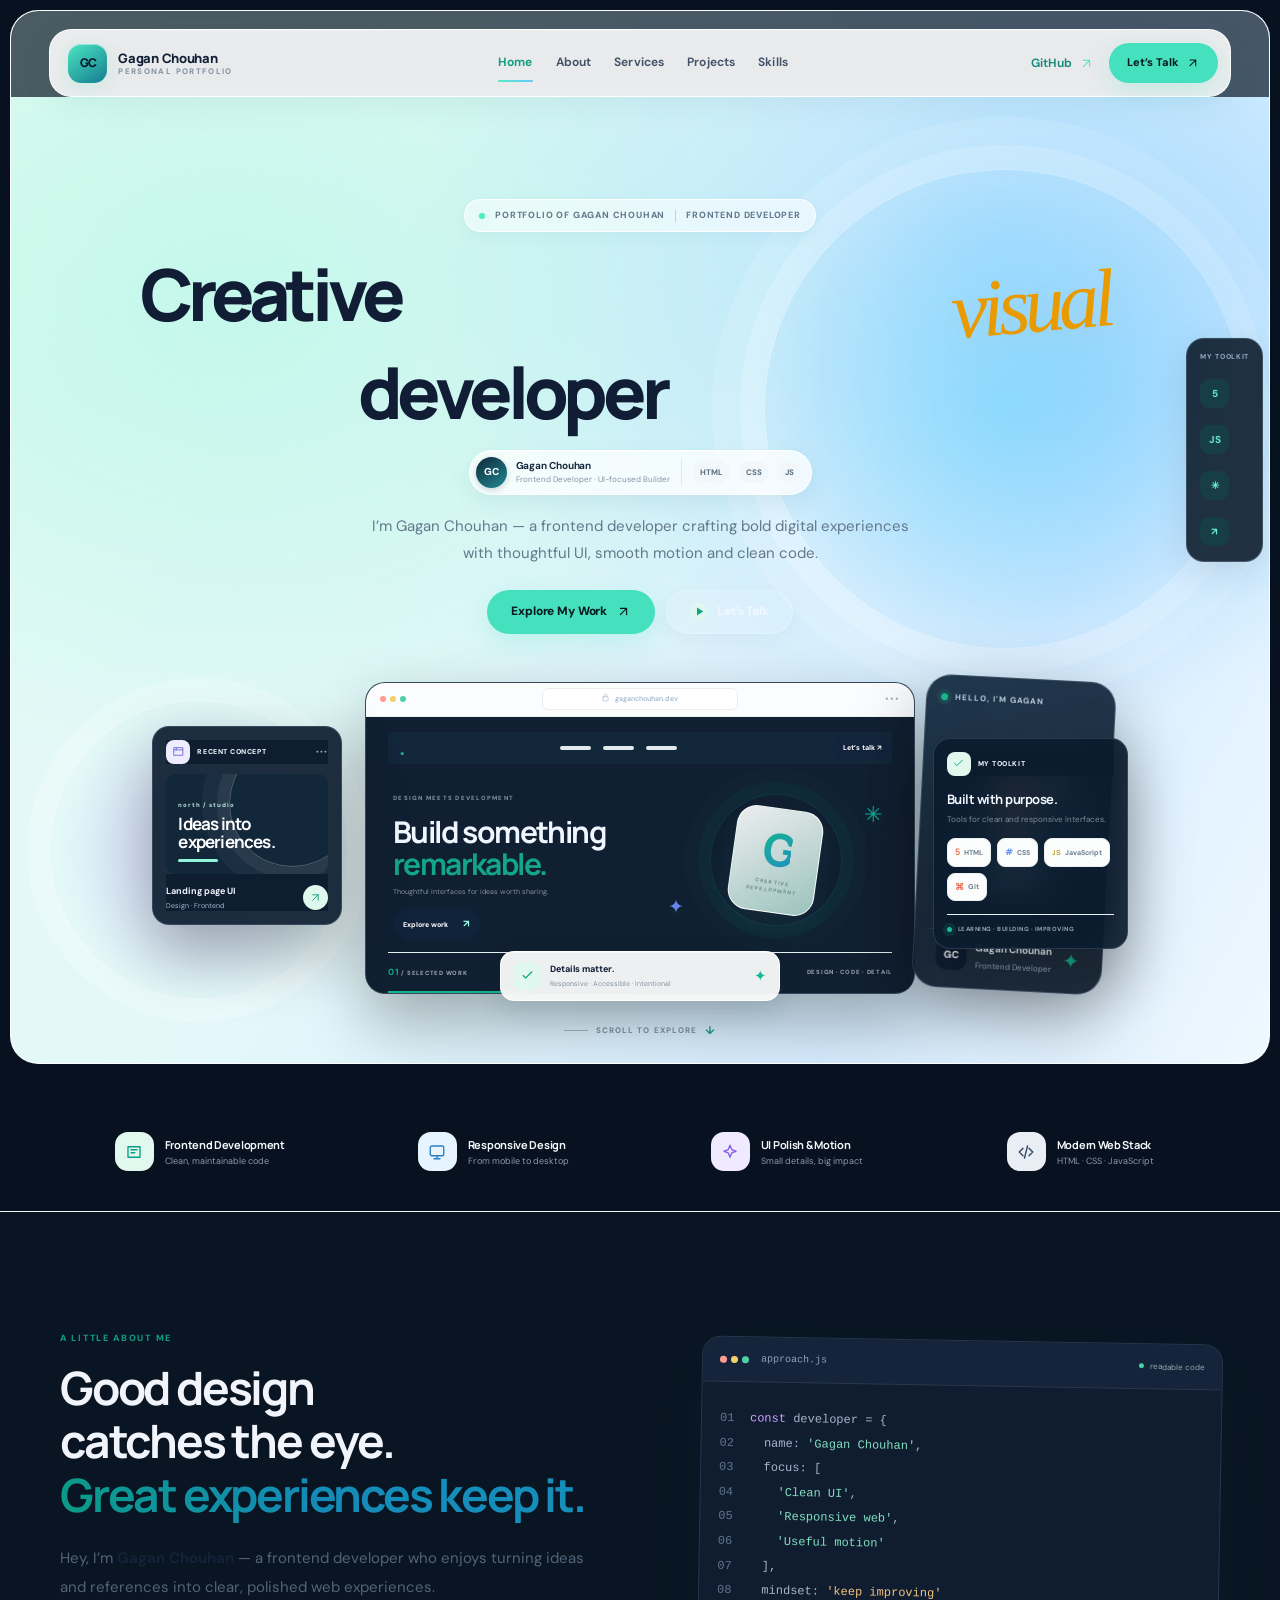
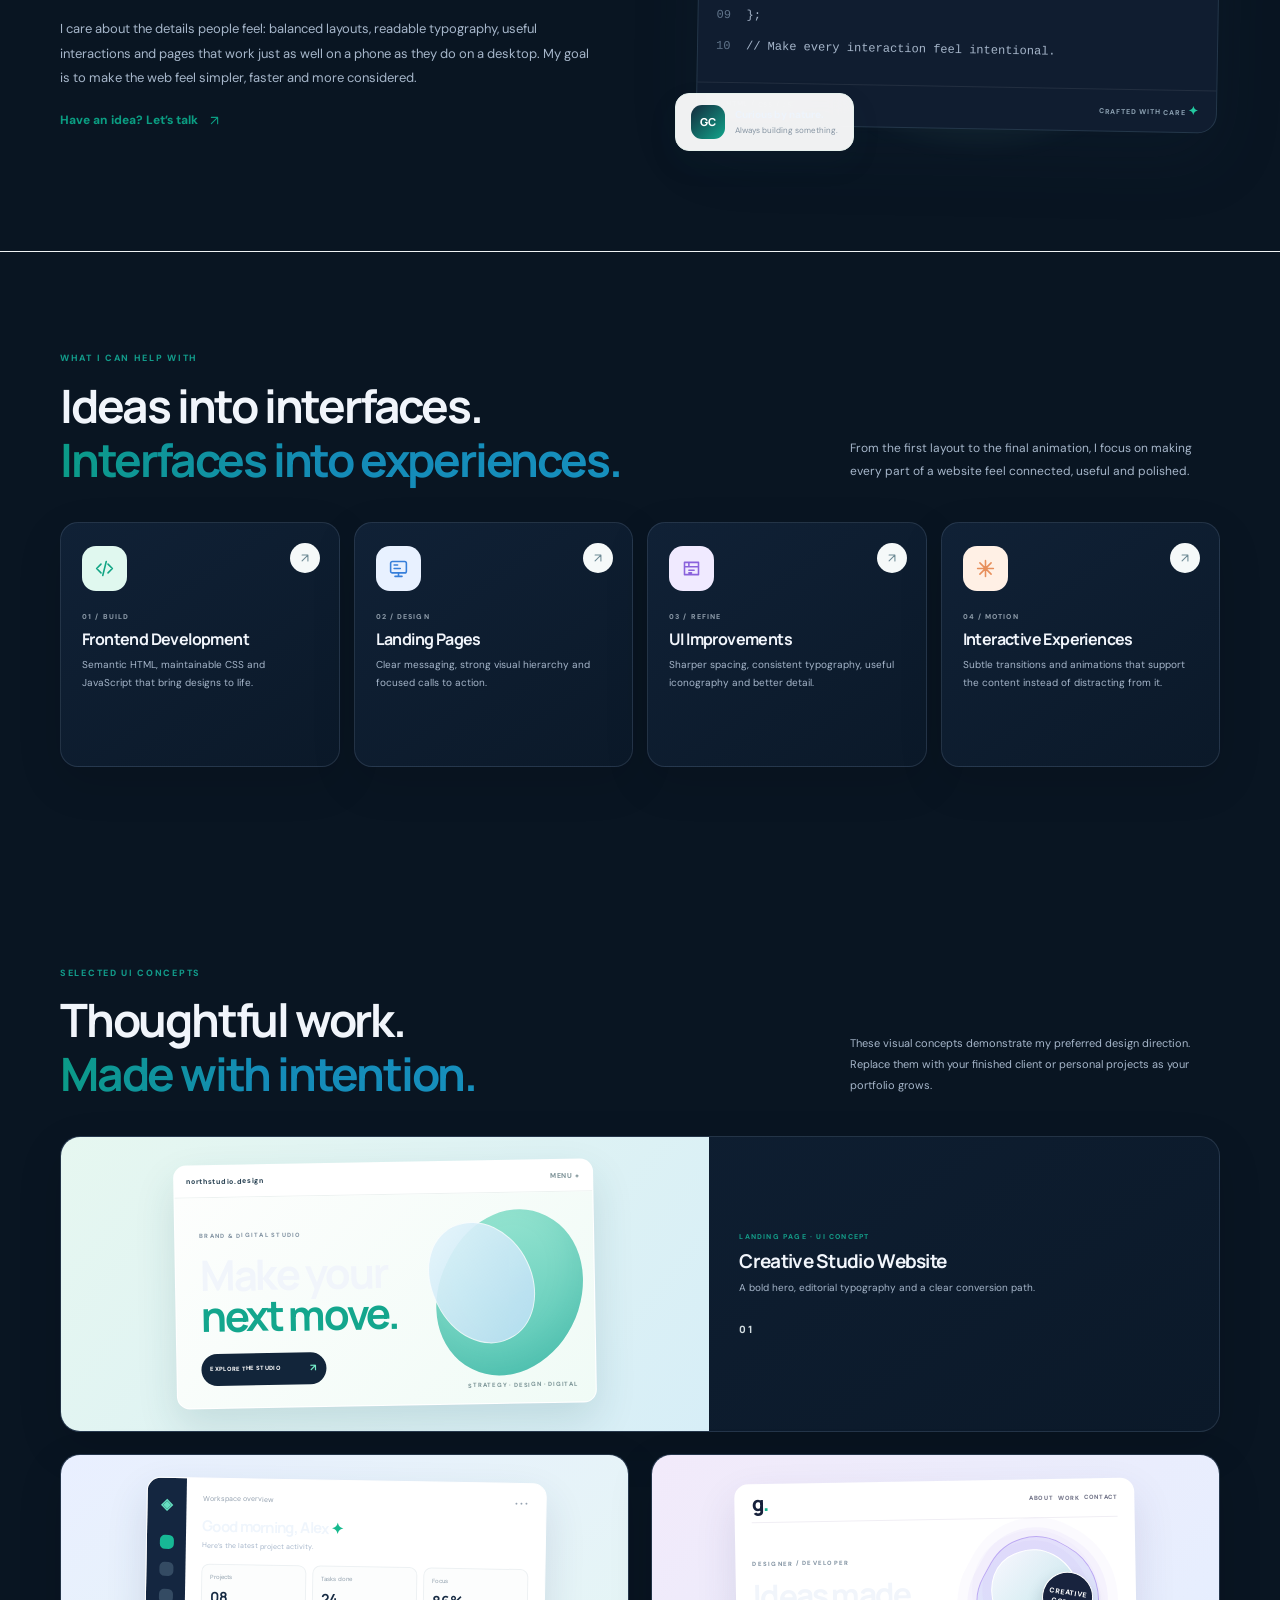
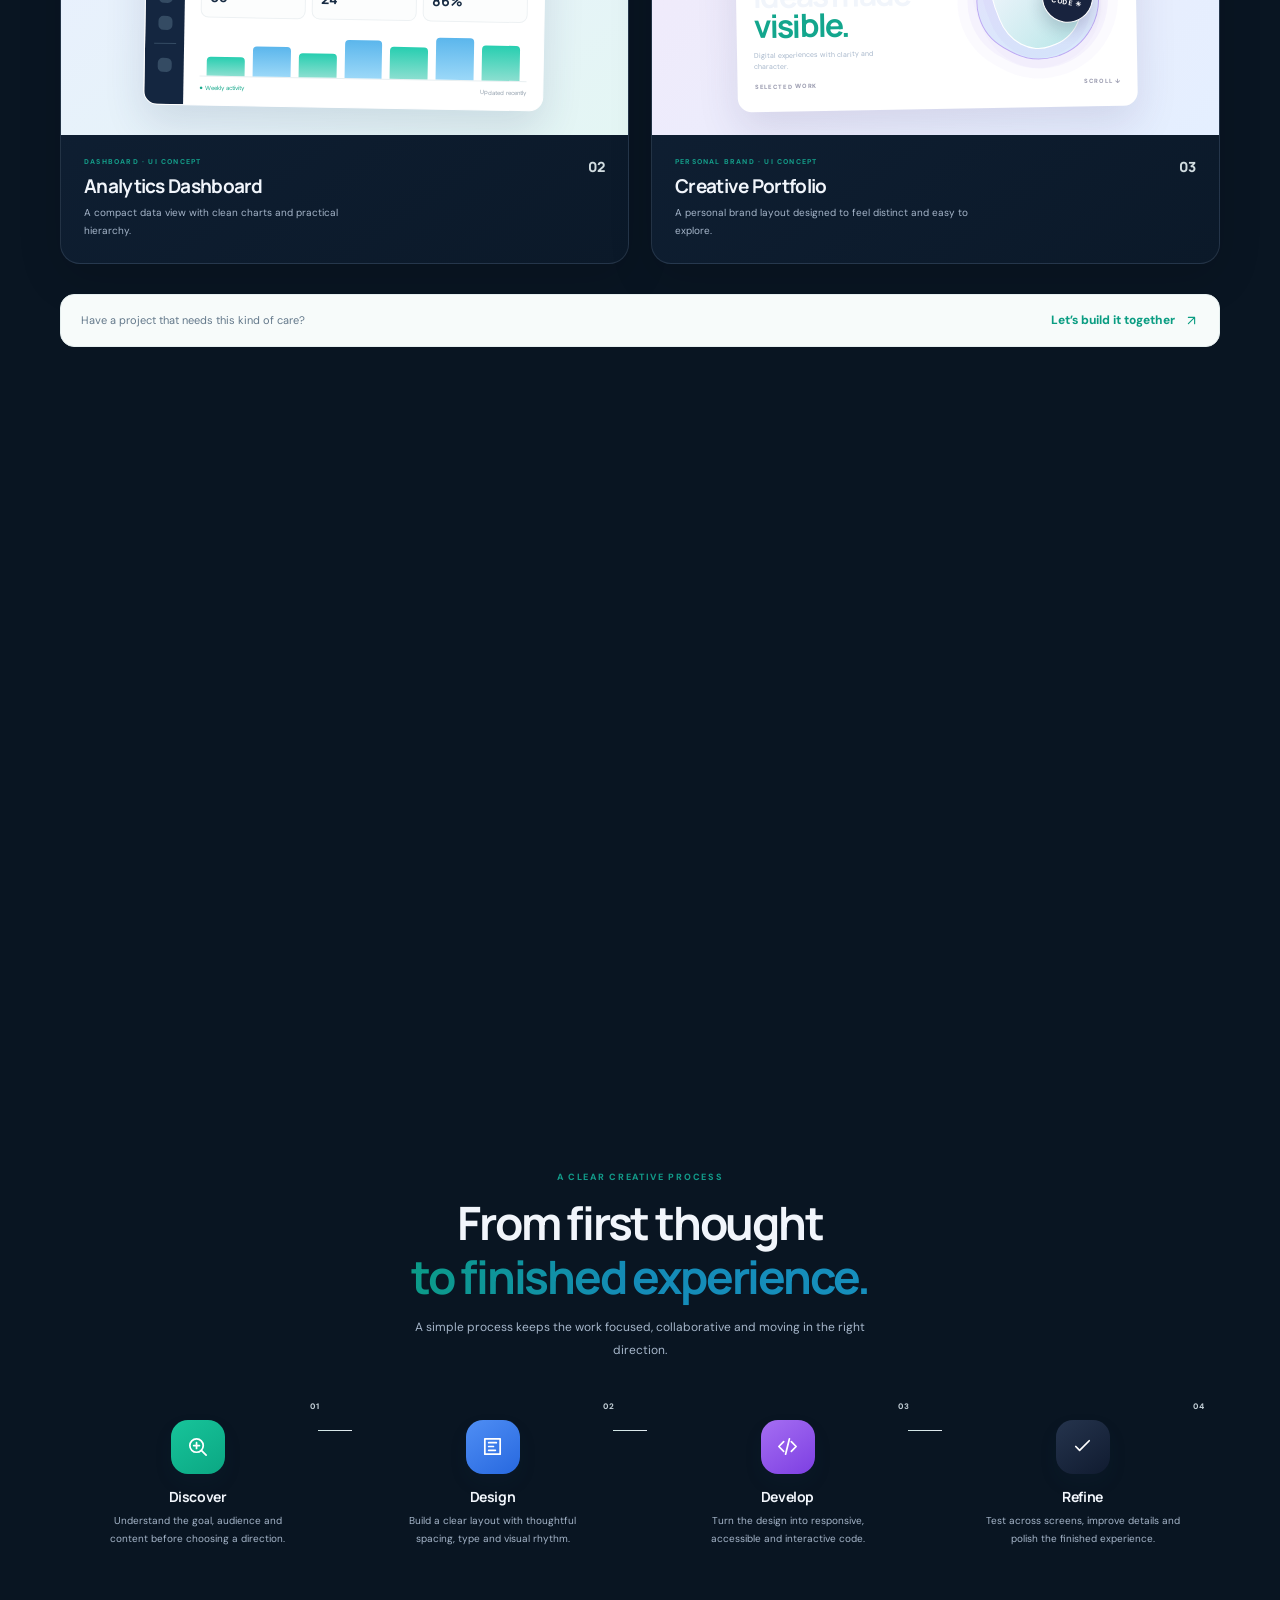
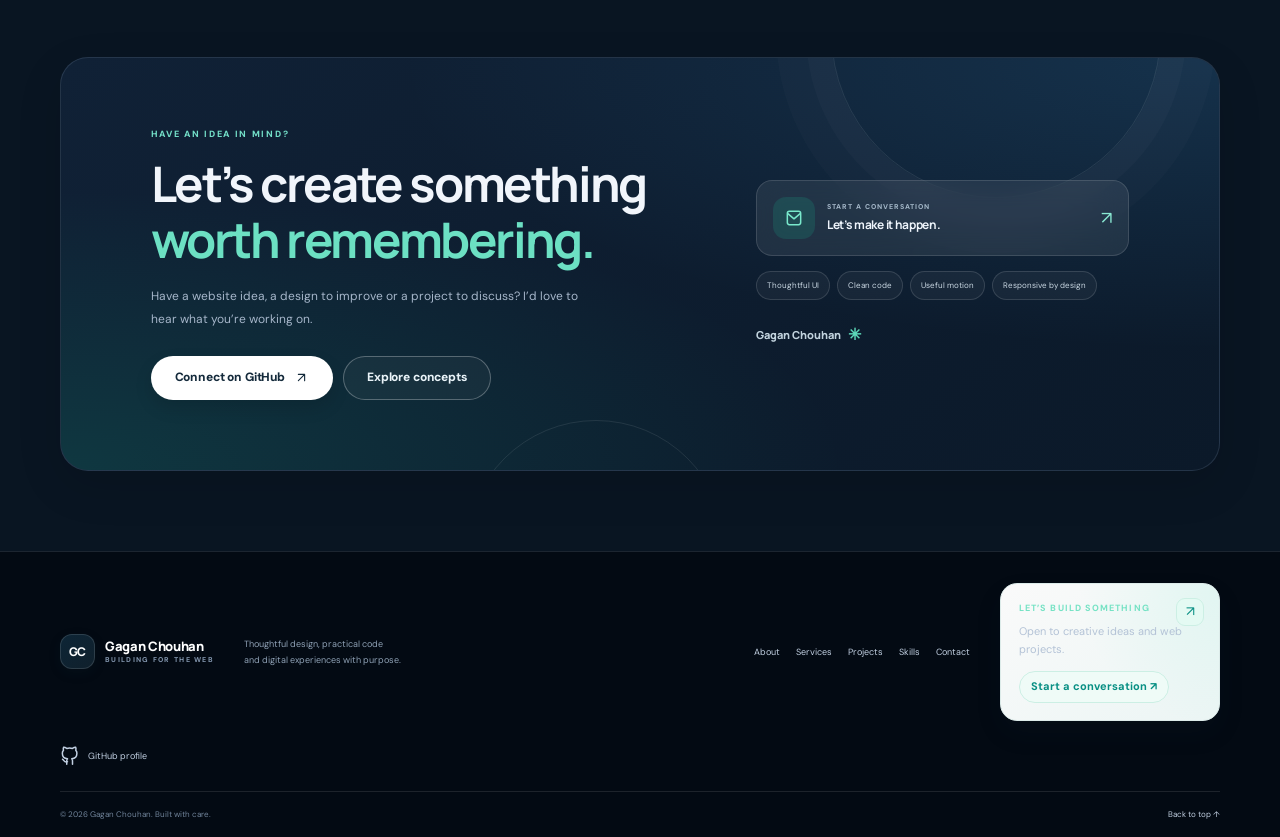
==== commit af960059: "Bust stylesheet cache so restored light theme loads on refresh" ====
--- a/index.html
+++ b/index.html
@@ -11,7 +11,7 @@
   <link rel="preconnect" href="https://fonts.googleapis.com" />
   <link rel="preconnect" href="https://fonts.gstatic.com" crossorigin />
   <link href="https://fonts.googleapis.com/css2?family=DM+Sans:wght@400;500;600;700&family=Manrope:wght@400;500;600;700;800&display=swap" rel="stylesheet" />
-  <link rel="stylesheet" href="style.css" />
+  <link rel="stylesheet" href="style.css?v=20261029-light" />
   <script src="script.js" defer></script>
 </head>
 <body>
--- a/style.css
+++ b/style.css
@@ -698,3 +698,513 @@
 .lens-handle{left:160px;top:163px;width:20px;height:87px}
 @media(max-width:760px){.interactive-lens{display:none}}
 @media(hover:none){.interactive-lens{display:none}}
+
+
+/* ==========================================================
+   DARK EDITORIAL PORTFOLIO — Dribbble-inspired art direction
+   ========================================================== */
+:root{
+ --ink:#f4f7fb;--ink-soft:#d9e2f0;--muted:#a4b3c7;--muted-light:#8394ab;
+ --mint:#48e5c0;--mint-dark:#13b99c;--blue:#60c8ff;--blue-light:#15283b;
+ --line:rgba(180,207,238,.15);--paper:#07111f;--paper-soft:#0b1929;
+ --white:#0c1b2b;--shadow:0 24px 70px rgba(0,0,0,.3)
+}
+html{background:#07111f;scroll-behavior:smooth}
+body{background:#07111f;color:#f4f7fb}
+.site-header{background:rgba(7,17,31,.68);border-color:rgba(206,225,255,.1);backdrop-filter:blur(18px)}
+.nav{color:#eef5ff}
+.brand-copy strong,.nav-links a,.nav-github{color:#eaf3ff}
+.nav-links a:hover,.nav-links a.active{color:#52e7c4}
+.hero{background:#07111f}
+.hero-shell{min-height:810px;background:
+ radial-gradient(ellipse at 72% 25%,rgba(34,102,151,.29),transparent 36%),
+ radial-gradient(ellipse at 24% 72%,rgba(5,104,122,.24),transparent 39%),
+ linear-gradient(115deg,#050b14 0%,#0b1a2c 54%,#07111f 100%);color:#f5f7fb}
+.hero-shell:before{content:"";position:absolute;inset:0;opacity:.28;pointer-events:none;background-image:url("data:image/svg+xml,%3Csvg viewBox='0 0 180 180' xmlns='http://www.w3.org/2000/svg'%3E%3Cfilter id='n'%3E%3CfeTurbulence type='fractalNoise' baseFrequency='.85' numOctaves='3' stitchTiles='stitch'/%3E%3C/filter%3E%3Crect width='100%25' height='100%25' filter='url(%23n)' opacity='.22'/%3E%3C/svg%3E");mix-blend-mode:screen}
+.hero-orb-one{background:radial-gradient(circle,rgba(0,209,255,.2),transparent 68%)}
+.hero-orb-two{background:radial-gradient(circle,rgba(120,75,255,.2),transparent 68%)}
+.hero-content{padding-top:130px;position:relative;z-index:2}
+.hero-eyebrow{color:#b8c8db}
+.status-dot{background:#51e8c4;box-shadow:0 0 16px rgba(81,232,196,.6)}
+.hero-editorial-title{position:relative;display:flex;flex-direction:column;align-items:flex-start;max-width:1100px;margin:36px 0 25px;font-size:clamp(76px,12.2vw,172px);font-weight:500;line-height:.77;letter-spacing:-.095em;color:#f7f8fa;isolation:isolate}
+.hero-word-creative{display:block}
+.hero-word-developer{display:block;margin-left:clamp(75px,24vw,320px);margin-top:22px}
+.hero-word-visual{position:absolute;right:clamp(0px,4vw,70px);top:12%;font-family:Georgia,'Times New Roman',serif;font-style:italic;font-weight:400;font-size:clamp(42px,7vw,94px);letter-spacing:-.075em;color:#ffb323;transform:rotate(-5deg);z-index:3}
+.hero-name-chip{background:rgba(255,255,255,.07);border:1px solid rgba(220,238,255,.16);color:#f4f8ff;backdrop-filter:blur(14px)}
+.name-chip-copy strong{color:#f4f8ff}.name-chip-copy small{color:#a5b7cb}
+.stack-chip{background:rgba(255,255,255,.08);color:#c7d7e9}
+.hero-description{max-width:520px;color:#aabbd0;font-size:15px;line-height:1.8}
+.button-primary{background:#45e0bd;color:#071a23;box-shadow:0 8px 26px rgba(40,224,186,.18)}
+.button-primary:hover{background:#75f2d5;box-shadow:0 12px 32px rgba(40,224,186,.27)}
+.button-glass{color:#f3f7ff;background:rgba(255,255,255,.06);border-color:rgba(255,255,255,.22)}
+.hero-stage{margin-top:36px}
+.character-card{background:linear-gradient(155deg,rgba(20,43,65,.94),rgba(9,23,39,.9));border-color:rgba(202,231,255,.18);box-shadow:0 25px 70px rgba(0,0,0,.35)}
+.character-label{color:#b9ccdf}.character-caption{border-color:rgba(175,205,232,.16)}
+.character-caption strong{color:#f4f8ff}.character-caption small{color:#9eb2c9}
+.float-card,.browser-card,.float-card-head,.mini-project-meta{background:rgba(13,29,47,.92);border-color:rgba(204,226,255,.15);color:#eff6ff}
+.browser-address,.mini-project-meta small{color:#a6bad0}
+.browser-content{background:#101f31}
+.preview-nav,.mini-project-cover{background:#13273a}
+.mini-project-meta strong{color:#f1f6ff}
+.float-card,.browser-card{box-shadow:0 28px 65px rgba(0,0,0,.3)}
+section:not(.hero){background:#091522;color:#eef4fc}
+section:not(.hero) .section-eyebrow{color:#59e2c2}
+section:not(.hero) h2,section:not(.hero) h3{color:#f1f5fb}
+section:not(.hero) p,section:not(.hero) .section-description{color:#a6b6ca}
+.about,.services,.work,.skills,.process,.contact{background:#091522}
+.service-card,.project-card,.skill-card,.tool-card,.process-card,.testimonial-card,.pricing-card,.contact-card,.about-card{background:linear-gradient(145deg,#102136,#0b1929);border-color:rgba(192,218,245,.13);color:#eff5fc;box-shadow:0 15px 45px rgba(0,0,0,.12)}
+.service-card p,.project-card p,.skill-card p,.tool-card p,.process-card p{color:#a9bbcf}
+.project-card:hover,.service-card:hover{border-color:rgba(75,229,195,.4)}
+.skill-rail{background:rgba(9,23,39,.88);border-color:rgba(190,218,244,.18)}
+.skill-rail-label{color:#92a8c0}.skill-rail a{color:#edf5ff}.skill-rail a b{background:#173e46;color:#6af0ce}
+.site-footer{background:#030a13;color:#edf5ff;border-top:1px solid rgba(201,225,249,.12)}
+.site-footer a,.footer-links a{color:#c2d0e2}
+.footer-social-note{background:rgba(255,255,255,.04)}
+.interactive-lens{width:214px;height:214px;z-index:9}
+.lens-glass{background:radial-gradient(ellipse at 30% 23%,rgba(255,255,255,.19),rgba(75,154,202,.1) 38%,rgba(3,12,25,.3) 100%);border-color:rgba(229,246,255,.72);box-shadow:inset 0 0 0 2px rgba(255,255,255,.09),inset 0 -16px 30px rgba(0,0,0,.32),0 12px 42px rgba(0,0,0,.36);backdrop-filter:blur(5px) saturate(2.2) contrast(1.22);-webkit-backdrop-filter:blur(5px) saturate(2.2) contrast(1.22)}
+.lens-glass:before{background:conic-gradient(from 25deg,rgba(0,225,255,0),rgba(0,225,255,.26),rgba(255,72,196,.32),rgba(255,184,0,.28),rgba(76,111,255,.3),rgba(0,225,255,0));filter:blur(8px);opacity:1}
+.lens-refraction{filter:drop-shadow(2px 0 rgba(0,238,255,.65)) drop-shadow(-2px 0 rgba(255,61,172,.5))}
+@media(max-width:760px){
+ .hero-shell{min-height:auto}
+ .hero-content{padding-top:105px}
+ .hero-editorial-title{font-size:clamp(62px,15vw,100px);line-height:.84;margin-top:30px}
+ .hero-word-developer{margin-left:7vw;margin-top:18px}
+ .hero-word-visual{right:0;top:5%;font-size:clamp(35px,10vw,62px)}
+ .hero-description{font-size:14px}
+ .character-card{background:linear-gradient(155deg,rgba(20,43,65,.96),rgba(9,23,39,.94))}
+}
+@media(max-width:420px){.hero-editorial-title{font-size:59px}.hero-word-developer{margin-left:18px}.hero-word-visual{font-size:35px;top:-7%}}
+
+
+/* === Layout QA pass: fix tight breakpoints and refine interactive footer box === */
+.hero-shell{border-color:rgba(181,215,244,.16);border-radius:28px}
+.hero-content.container{width:min(100% - 72px,1120px)}
+.hero-editorial-title{width:100%;max-width:1080px;text-align:left;overflow:visible}
+.hero-word-creative,.hero-word-developer{white-space:nowrap}
+.hero-word-visual{white-space:nowrap;pointer-events:none}
+.hero-stage{width:calc(100% - 90px);max-width:850px;min-height:330px;margin:44px auto 0}
+.browser-card{width:min(560px,68%);flex:0 1 560px}
+.character-card{right:-3%;top:0;width:205px}
+.float-left{left:-3%;top:64px}
+.float-right{right:-3%;top:70px}
+.interactive-lens{width:214px;height:214px}
+.lens-handle{left:160px;top:163px}
+.footer-social-note{position:relative;isolation:isolate;overflow:hidden;min-width:190px;
+  border:1px solid rgba(117,226,196,.2);
+  background:linear-gradient(145deg,rgba(17,42,62,.88),rgba(7,18,32,.96));
+  box-shadow:0 12px 28px rgba(0,0,0,.16);
+  transition:transform .28s cubic-bezier(.2,.8,.2,1),border-color .28s ease,box-shadow .28s ease,background .28s ease}
+.footer-social-note:before{content:"";position:absolute;z-index:-1;inset:-1px;
+  background:radial-gradient(circle at 100% 0%,rgba(62,230,190,.22),transparent 55%);
+  opacity:.65;transition:opacity .28s ease}
+.footer-social-note:after{content:"↗";position:absolute;right:15px;top:14px;
+  display:grid;place-items:center;width:26px;height:26px;border-radius:9px;
+  color:#72efcf;background:rgba(76,227,192,.1);border:1px solid rgba(76,227,192,.16);
+  font-size:14px;transition:transform .28s ease,background .28s ease}
+.footer-social-note:hover,.footer-social-note:focus-within{transform:translateY(-5px);
+  border-color:rgba(104,242,207,.58);box-shadow:0 18px 38px rgba(0,0,0,.28),0 0 0 1px rgba(77,229,195,.07)}
+.footer-social-note:hover:before,.footer-social-note:focus-within:before{opacity:1}
+.footer-social-note:hover:after,.footer-social-note:focus-within:after{transform:translate(2px,-2px);background:rgba(76,227,192,.2)}
+.footer-social-note strong{font-size:9px;letter-spacing:.12em;padding-right:22px}
+.footer-social-note span{max-width:195px}
+.footer-social-note a{display:inline-flex;align-items:center;gap:7px;width:max-content;margin-top:6px;padding:8px 11px;
+  border-radius:999px;border:1px solid rgba(117,226,196,.22);background:rgba(69,224,189,.09);
+  transition:background .2s ease,border-color .2s ease,color .2s ease}
+.footer-social-note a:hover{color:#041b1b;background:#65e9c8;border-color:#65e9c8}
+.service-card::after,.project-card::after,.skill-card::after,.tool-card::after{
+  border-color:rgba(188,218,245,.2);
+  background:linear-gradient(145deg,rgba(24,49,72,.96),rgba(10,26,43,.96));
+  box-shadow:0 10px 25px rgba(0,0,0,.25),inset 0 1px rgba(255,255,255,.06)
+}
+.service-card:hover,.service-card:focus-within,.project-card:hover,.project-card:focus-within{
+  box-shadow:0 22px 48px rgba(0,0,0,.28),0 0 0 1px rgba(75,229,195,.09)
+}
+.skill-rail a:hover,.skill-rail a:focus-visible{background:rgba(42,88,101,.42)}
+@media(max-width:1100px){
+ .hero-content.container{width:min(100% - 48px,1000px)}
+ .hero-editorial-title{font-size:clamp(78px,11vw,126px)}
+ .hero-word-developer{margin-left:18vw}
+ .hero-word-visual{right:2%;font-size:clamp(48px,6.2vw,72px)}
+ .hero-stage{width:calc(100% - 30px);max-width:780px}
+ .character-card{right:-1%;width:175px}
+ .float-card{width:180px}
+ .float-left{left:-1%}.float-right{right:-1%}
+}
+@media(max-width:760px){
+ .hero-shell{border-radius:20px}
+ .hero-content.container{width:calc(100% - 36px)}
+ .hero-editorial-title{font-size:clamp(54px,12.8vw,88px);line-height:.88;letter-spacing:-.085em;margin:28px 0 22px}
+ .hero-word-creative{max-width:100%}
+ .hero-word-developer{margin-left:4vw;margin-top:17px}
+ .hero-word-visual{right:0;top:-7%;font-size:clamp(34px,8.5vw,54px)}
+ .hero-name-chip{max-width:100%;flex-wrap:wrap;justify-content:center;gap:7px}
+ .hero-description{max-width:520px;margin-inline:auto}
+ .hero-actions{flex-wrap:wrap;justify-content:center}
+ .hero-stage{width:100%;min-height:0;display:grid;grid-template-columns:1fr 1fr;gap:12px;margin-top:28px;padding:0 0 18px}
+ .browser-card{grid-column:1/-1;grid-row:1;width:100%;max-width:560px;justify-self:center}
+ .character-card{position:relative;grid-column:1;grid-row:2;top:auto;right:auto;width:100%;max-width:230px;justify-self:center;align-self:stretch;transform:none;animation:none}
+ .developer-character{height:155px}
+ .float-left,.float-right{position:relative;inset:auto;width:100%;grid-row:3;align-self:stretch;animation:none}
+ .float-left{grid-column:1}.float-right{grid-column:2}
+ .footer-main{grid-template-columns:1fr;gap:18px}
+ .footer-social-note{width:100%;max-width:none;min-width:0}
+ .footer-social-note span{max-width:unset}
+ .footer-links{gap:12px}
+}
+@media(max-width:420px){
+ .hero-editorial-title{font-size:clamp(48px,12.5vw,59px);letter-spacing:-.075em}
+ .hero-word-developer{margin-left:12px}
+ .hero-word-visual{font-size:32px;top:-8%;right:-1px}
+ .hero-name-chip{padding:10px}
+ .hero-stage{grid-template-columns:1fr;gap:12px}
+ .browser-card,.character-card,.float-left,.float-right{grid-column:1;justify-self:center;width:100%;max-width:300px}
+ .browser-card{grid-row:1}.character-card{grid-row:2}.float-left{grid-row:3}.float-right{grid-row:4}
+ .developer-character{height:175px}
+ .footer-social-note{padding:16px}
+}
+@media(prefers-reduced-motion:reduce){
+ .footer-social-note,.footer-social-note:after,.footer-social-note:before{transition:none}
+ .footer-social-note:hover,.footer-social-note:focus-within{transform:none}
+}
+
+
+/* NAVIGATION + CONTROL VISIBILITY QA — dark portfolio */
+.site-header{padding-top:18px}
+.site-header .nav{
+  position:relative;display:grid;grid-template-columns:minmax(210px,1fr) auto minmax(210px,1fr);
+  align-items:center;gap:clamp(14px,2vw,28px);width:100%;max-width:1320px;min-height:68px;
+  padding:9px 12px 9px 18px;border-radius:22px;
+  background:rgba(8,19,33,.84);border:1px solid rgba(205,229,255,.17);
+  box-shadow:0 14px 40px rgba(0,0,0,.22),inset 0 1px rgba(255,255,255,.06);
+  backdrop-filter:blur(22px);-webkit-backdrop-filter:blur(22px)
+}
+.site-header .brand{gap:11px;min-width:0}
+.site-header .brand-mark{width:39px;height:39px;flex-basis:39px;border-radius:13px;
+  background:linear-gradient(145deg,#4ce7c1,#147b91);color:#041522;font-size:12px;
+  box-shadow:0 5px 18px rgba(52,226,190,.17),inset 0 1px rgba(255,255,255,.45)}
+.site-header .brand-copy strong{font-size:13px;line-height:1.25;color:#f4f8ff;letter-spacing:-.3px}
+.site-header .brand-copy small{font-size:8px;letter-spacing:1.35px;color:#91a8bf}
+.site-header .nav-links{gap:clamp(14px,1.8vw,25px);min-width:0}
+.site-header .nav-links a{font-size:12px;font-weight:650;letter-spacing:.01em;color:#b8c8db;padding:9px 0}
+.site-header .nav-links a:after{bottom:0;height:2px;background:linear-gradient(90deg,#55e9c6,#66caff);border-radius:4px}
+.site-header .nav-links a:hover,.site-header .nav-links a.active{color:#65ebcb}
+.site-header .nav-actions{gap:15px;min-width:0}
+.site-header .nav-github{display:inline-flex;align-items:center;gap:7px;color:#c4d4e7;font-size:12px;font-weight:650}
+.site-header .nav-github svg{width:15px;height:15px;color:#5be6c5}
+.site-header .button-nav{min-height:40px;padding:0 17px;gap:8px;font-size:11px;letter-spacing:0}
+.site-header .button-nav svg{width:14px;height:14px}
+.site-header .nav-toggle{color:#eff8ff;background:rgba(255,255,255,.06);border:1px solid rgba(220,239,255,.22)}
+.site-header .nav-toggle span{background:#eaf5ff}
+.site-header .nav-toggle:focus-visible{outline-color:#5be6c5}
+.site-header.scrolled .nav{background:rgba(5,14,25,.96);border-color:rgba(107,229,202,.2);box-shadow:0 15px 42px rgba(0,0,0,.32)}
+/* Make inline icons align with their labels and never shrink or clip. */
+.button,.nav-github,.text-link,.footer-social-note a{line-height:1.25}
+.button svg,.nav-github svg,.text-link svg,.footer-social-note svg{display:block;flex:0 0 auto;max-width:1.25em;max-height:1.25em}
+button:disabled,.button[aria-disabled="true"]{opacity:.6;cursor:not-allowed;transform:none}
+@media(max-width:1100px){
+ .site-header .nav{grid-template-columns:minmax(180px,1fr) auto minmax(155px,1fr);gap:13px;padding-left:14px}
+ .site-header .nav-links{gap:13px}
+ .site-header .nav-links a{font-size:11px}
+ .site-header .nav-actions{gap:10px}
+ .site-header .nav-github{font-size:11px}
+ .site-header .button-nav{padding-inline:13px}
+}
+@media(max-width:900px) and (min-width:761px){
+ .site-header .nav{grid-template-columns:minmax(175px,1fr) auto auto;gap:13px}
+ .site-header .nav-links{gap:11px}
+ .site-header .nav-links a{font-size:10.5px}
+ .site-header .brand-copy strong{font-size:12px}
+ .site-header .nav-github{display:none}
+}
+@media(max-width:760px){
+ .site-header{padding:10px 10px 0}
+ .site-header .nav{grid-template-columns:minmax(0,1fr) auto auto;min-height:60px;gap:9px;padding:8px 9px 8px 12px;border-radius:19px}
+ .site-header .brand{gap:8px}
+ .site-header .brand-mark{width:34px;height:34px;flex-basis:34px;border-radius:11px}
+ .site-header .brand-copy strong{font-size:11px}
+ .site-header .brand-copy small{font-size:6.5px;letter-spacing:1px}
+ .site-header .nav-toggle{display:flex;width:36px;height:36px;gap:4px;border-radius:12px}
+ .site-header .nav-toggle span{width:14px}
+ .site-header .nav-links{position:absolute;z-index:50;top:calc(100% + 10px);left:0;right:0;display:none;flex-direction:column;align-items:stretch;gap:3px;padding:9px;
+  border:1px solid rgba(207,231,255,.17);border-radius:18px;background:rgba(7,18,31,.98);
+  box-shadow:0 22px 48px rgba(0,0,0,.42);backdrop-filter:blur(20px);-webkit-backdrop-filter:blur(20px)}
+ .site-header .nav-links.open{display:flex}
+ .site-header .nav-links a{display:flex;align-items:center;min-height:43px;padding:10px 13px;border-radius:11px;font-size:13px;color:#c7d7e8}
+ .site-header .nav-links a:hover,.site-header .nav-links a.active{color:#65ebcb;background:rgba(83,229,195,.09)}
+ .site-header .nav-links a:after{display:none}
+ .site-header .nav-actions{gap:0}
+ .site-header .nav-github{display:none}
+ .site-header .button-nav{min-height:36px;padding:0 12px;font-size:10px;gap:6px}
+ .site-header .button-nav svg{width:12px;height:12px}
+}
+@media(max-width:380px){
+ .site-header .nav{gap:6px;padding-inline:8px}
+ .site-header .brand{gap:6px}
+ .site-header .brand-mark{width:31px;height:31px;flex-basis:31px}
+ .site-header .brand-copy strong{font-size:10px}
+ .site-header .brand-copy small{font-size:5.7px;letter-spacing:.8px}
+ .site-header .button-nav{padding-inline:9px;font-size:9px}
+ .site-header .nav-toggle{width:32px;height:32px}
+}
+
+
+/* ==========================================================
+   FULL-PAGE VISUAL QA — final layout and contrast corrections
+   Fixes: low-contrast hero title, oversized empty rings, crowded
+   magnifier, overlapping hero cards and small-screen card flow.
+   ========================================================== */
+.hero-shell{
+  min-height:0;
+  background:
+    radial-gradient(ellipse at 76% 23%,rgba(35,111,161,.22),transparent 38%),
+    radial-gradient(ellipse at 20% 70%,rgba(5,113,126,.16),transparent 40%),
+    linear-gradient(115deg,#050b14 0%,#0b1a2c 54%,#07111f 100%);
+}
+.hero-shell:after{opacity:.5}
+.hero-orb{display:none!important}
+.hero-content.container{
+  width:min(1120px,calc(100% - 72px));
+  padding-top:clamp(76px,8vw,108px);
+  text-align:center;
+}
+.hero-eyebrow{
+  display:inline-flex;align-items:center;justify-content:center;
+  max-width:100%;flex-wrap:wrap;gap:10px;
+  margin-inline:auto;padding:9px 14px;
+  color:#b8c9dc;background:rgba(255,255,255,.055);
+  border:1px solid rgba(206,228,250,.17);border-radius:999px;
+  font-size:9px;letter-spacing:.09em;line-height:1.4;
+}
+.hero-editorial-title{
+  width:min(100%,1000px);max-width:1000px;align-self:center;
+  margin:35px auto 27px;
+  font-size:clamp(68px,9.8vw,138px);
+  font-weight:600;line-height:.86;letter-spacing:-.085em;
+  color:#f5f8fd!important;text-align:left;
+  text-shadow:0 3px 30px rgba(0,0,0,.14);
+}
+.hero-editorial-title .hero-word-creative,
+.hero-editorial-title .hero-word-developer{
+  color:#f5f8fd!important;opacity:1;visibility:visible;
+  -webkit-text-fill-color:#f5f8fd;
+}
+.hero-word-developer{margin-left:clamp(58px,17vw,220px);margin-top:18px}
+.hero-word-visual{
+  top:3%;right:3%;font-size:clamp(42px,6.4vw,82px);
+  color:#ffb323!important;-webkit-text-fill-color:#ffb323;
+  text-shadow:0 8px 28px rgba(255,179,35,.08);
+}
+.hero-name-chip{margin-inline:auto;max-width:100%;justify-content:center}
+.hero-description{
+  max-width:550px;margin:18px auto 0;
+  color:#b7c5d7;font-size:15px;line-height:1.8;
+  text-align:center;text-wrap:pretty;
+}
+.hero-actions{justify-content:center;margin-top:23px;gap:11px}
+.hero-stage{
+  width:min(920px,calc(100% - 72px));max-width:920px;
+  min-height:315px;margin:44px auto 0;padding-bottom:14px;
+  overflow:visible;
+}
+.browser-card{width:min(550px,64%);max-width:550px}
+.character-card{right:-1%;top:0;width:190px}
+.float-left{left:-3%;top:48px;width:190px}
+.float-right{right:-3%;top:60px;width:195px}
+.floating-note{max-width:calc(100% - 24px)}
+.hero-bottom-note{color:#91a5bb;font-size:8px;letter-spacing:.13em;padding:18px 0 24px}
+.quick-facts{margin-top:24px}
+.interactive-lens{width:170px;height:170px;z-index:9}
+.lens-handle{left:127px;top:128px;width:17px;height:70px}
+.lens-glass{
+  background:radial-gradient(ellipse at 30% 23%,rgba(255,255,255,.22),rgba(75,154,202,.12) 38%,rgba(3,12,25,.28) 100%);
+  border-color:rgba(229,246,255,.78);
+  box-shadow:inset 0 0 0 2px rgba(255,255,255,.1),inset 0 -12px 25px rgba(0,0,0,.25),0 10px 34px rgba(0,0,0,.3);
+}
+.lens-glass:before{inset:-10%;filter:blur(5px)}
+.lens-glass:after{inset:3px}
+.hero-shell .button{white-space:nowrap}
+.button{min-height:44px;display:inline-flex;align-items:center;justify-content:center;gap:9px}
+.button svg{width:16px;height:16px;flex:0 0 16px}
+.nav-links a,.nav-github,.button-nav{white-space:nowrap}
+.section-heading h2,.about-copy h2,.work-heading h2,.skills-copy h2{
+  text-wrap:balance;overflow-wrap:normal;word-break:normal
+}
+.service-card h3,.project-card h3,.process-step h3,.contact-card h2{
+  overflow-wrap:anywhere
+}
+.project-card,.service-card,.process-step,.skill-card,.tool-card{min-width:0}
+.site-footer a{overflow-wrap:anywhere}
+@media(min-width:761px) and (max-width:1100px){
+  .hero-content.container{width:calc(100% - 56px);padding-top:76px}
+  .hero-editorial-title{font-size:clamp(64px,9.5vw,104px)}
+  .hero-word-developer{margin-left:12vw}
+  .hero-word-visual{font-size:clamp(40px,6vw,62px);right:1%}
+  .hero-stage{
+    width:100%;max-width:790px;min-height:0;
+    display:grid;grid-template-columns:minmax(0,1fr) minmax(0,1fr);
+    gap:14px;margin-top:38px;padding-bottom:12px
+  }
+  .browser-card{grid-column:1/-1;grid-row:1;width:100%;max-width:600px;justify-self:center}
+  .character-card,.float-left,.float-right,.floating-note{
+    position:relative;inset:auto;top:auto;right:auto;left:auto;
+    width:100%;max-width:none;min-width:0;grid-row:auto;
+    transform:none;animation:none;justify-self:stretch;align-self:stretch
+  }
+  .character-card{grid-column:1;grid-row:2}
+  .float-left{grid-column:2;grid-row:2}
+  .float-right{grid-column:1;grid-row:3}
+  .floating-note{grid-column:2;grid-row:3}
+  .developer-character{height:180px}
+}
+@media(max-width:760px){
+  .hero-content.container{width:calc(100% - 36px);padding-top:62px}
+  .hero-eyebrow{font-size:7px;gap:7px;padding:8px 10px;letter-spacing:.06em}
+  .hero-editorial-title{
+    width:100%;margin:28px auto 22px;
+    font-size:clamp(54px,12vw,84px);line-height:.9;letter-spacing:-.08em;
+    text-align:left
+  }
+  .hero-editorial-title .hero-word-creative,
+  .hero-editorial-title .hero-word-developer{color:#f5f8fd!important;-webkit-text-fill-color:#f5f8fd}
+  .hero-word-developer{margin-left:4vw;margin-top:14px}
+  .hero-word-visual{font-size:clamp(33px,8vw,52px);top:-8%;right:0}
+  .hero-name-chip{width:fit-content;max-width:100%;padding:8px;gap:7px}
+  .hero-description{font-size:14px;line-height:1.75}
+  .hero-stage{
+    display:grid;grid-template-columns:repeat(2,minmax(0,1fr));
+    width:100%;max-width:560px;min-height:0;gap:12px;
+    margin:28px auto 0;padding-bottom:10px
+  }
+  .browser-card{grid-column:1/-1;grid-row:1;width:100%;max-width:560px}
+  .character-card,.float-left,.float-right,.floating-note{
+    position:relative;inset:auto;top:auto;right:auto;left:auto;
+    width:100%;max-width:none;min-width:0;transform:none;animation:none;
+    grid-row:auto;align-self:stretch;justify-self:stretch
+  }
+  .character-card{grid-column:1;grid-row:2}
+  .float-left{grid-column:2;grid-row:2}
+  .float-right{grid-column:1;grid-row:3}
+  .floating-note{grid-column:2;grid-row:3}
+  .developer-character{height:150px}
+  .character-caption{gap:5px}
+  .character-caption strong{font-size:9px}
+  .character-caption small{font-size:7px}
+  .tool-list{flex-wrap:wrap}
+  .interactive-lens{display:none!important}
+  .hero-bottom-note{padding:16px 0 20px}
+  .quick-facts{margin-top:18px}
+  .button{white-space:normal;text-align:center}
+}
+@media(max-width:480px){
+  .hero-content.container{width:calc(100% - 28px);padding-top:48px}
+  .hero-editorial-title{font-size:clamp(47px,12.4vw,60px);letter-spacing:-.075em}
+  .hero-word-developer{margin-left:12px}
+  .hero-word-visual{font-size:32px;top:-8%;right:0}
+  .hero-name-chip{width:100%;border-radius:16px}
+  .name-chip-copy{min-width:0}
+  .name-chip-copy small{white-space:normal}
+  .hero-actions{gap:9px}
+  .hero-actions .button{min-height:43px;padding-inline:14px;font-size:12px}
+  .hero-stage{grid-template-columns:minmax(0,1fr);width:100%;gap:12px}
+  .browser-card,.character-card,.float-left,.float-right,.floating-note{
+    grid-column:1;width:100%;max-width:340px;justify-self:center
+  }
+  .browser-card{grid-row:1}
+  .character-card{grid-row:2}
+  .float-left{grid-row:3}
+  .float-right{grid-row:4}
+  .floating-note{grid-row:5}
+  .developer-character{height:185px}
+  .browser-address{max-width:60%;overflow:hidden;text-overflow:ellipsis;white-space:nowrap}
+  .preview-hero{gap:6px}
+  .preview-copy h2{font-size:clamp(17px,5vw,25px)}
+  .section-heading h2,.about-copy h2,.work-heading h2,.skills-copy h2{font-size:clamp(28px,8vw,40px)}
+}
+@media(prefers-reduced-motion:reduce){
+  .hero-stage,.character-card,.float-left,.float-right,.browser-card{animation:none!important;transition:none!important}
+}
+
+
+/* LIGHT THEME RESTORE — preserve layout fixes, never force a dark theme */
+.hero-shell{
+  background:
+    radial-gradient(ellipse at 78% 22%,rgba(126,205,255,.42),transparent 42%),
+    radial-gradient(ellipse at 18% 28%,rgba(155,246,218,.48),transparent 44%),
+    linear-gradient(118deg,#e4fbf3 0%,#e4f7fa 42%,#d7edff 75%,#eef8ff 100%)!important;
+  border-color:rgba(255,255,255,.9);
+}
+.hero-shell:before{background:radial-gradient(circle,rgba(130,243,205,.3),rgba(130,243,205,0) 70%)}
+.hero-shell:after{background:radial-gradient(circle,rgba(105,190,255,.32),rgba(105,190,255,0) 70%);opacity:1}
+.hero-orb{display:block!important;border-color:rgba(255,255,255,.48)}
+.hero-orb-one{box-shadow:0 0 0 24px rgba(255,255,255,.19),0 0 0 52px rgba(255,255,255,.13)}
+.hero-orb-two{box-shadow:0 0 0 22px rgba(255,255,255,.2)}
+.hero-content{color:#111d35}
+.hero-eyebrow{
+ color:#61798a;background:rgba(255,255,255,.58);
+ border-color:rgba(255,255,255,.9);box-shadow:0 5px 15px rgba(40,96,114,.05)
+}
+.hero-editorial-title{color:#111d35!important;text-shadow:none}
+.hero-editorial-title .hero-word-creative,
+.hero-editorial-title .hero-word-developer{
+ color:#111d35!important;-webkit-text-fill-color:#111d35;opacity:1;visibility:visible
+}
+.hero-word-visual{
+ color:#e99a00!important;-webkit-text-fill-color:#e99a00;
+ text-shadow:0 8px 28px rgba(255,179,35,.1)
+}
+.hero-description{color:#64788b}
+.hero-name-chip{
+ color:#17283e;background:rgba(255,255,255,.76);
+ border-color:rgba(255,255,255,.95);box-shadow:0 8px 22px rgba(32,87,107,.08)
+}
+.name-chip-copy strong{color:#17283e}
+.name-chip-copy small{color:#8192a1}
+.stack-chip{color:#5b7185;background:#f1f7fa;border-color:#dce9ef}
+.hero-bottom-note{color:#8193a2}
+.site-header .nav{
+ background:rgba(255,255,255,.9)!important;
+ border-color:rgba(255,255,255,.94)!important;
+ box-shadow:0 8px 32px rgba(37,88,105,.07)!important;
+}
+.site-header .brand-copy strong{color:#132238}
+.site-header .brand-copy small{color:#8494a4}
+.site-header .nav-links a{color:#435268}
+.site-header .nav-links a:hover,.site-header .nav-links a.active{color:#099d7d}
+.site-header .nav-github{color:#198c79}
+.site-header .nav-toggle{color:#132238;background:rgba(255,255,255,.8);border-color:#dbe7eb}
+.site-header .nav-toggle span{background:#435268}
+.site-header.scrolled .nav{background:rgba(255,255,255,.97)!important;border-color:#e3edf0!important;box-shadow:0 10px 30px rgba(37,88,105,.1)!important}
+@media(max-width:760px){
+ .site-header .nav-links{
+  background:rgba(255,255,255,.98)!important;border-color:#e0eaee!important;
+  box-shadow:0 22px 48px rgba(28,67,85,.16)!important
+ }
+ .site-header .nav-links a{color:#435268}
+ .site-header .nav-links a:hover,.site-header .nav-links a.active{color:#078d76;background:#eafaf5}
+}
+.interactive-lens .lens-glass{
+ background:radial-gradient(ellipse at 30% 23%,rgba(255,255,255,.78),rgba(102,199,222,.24) 38%,rgba(106,136,184,.2) 100%);
+ border-color:rgba(255,255,255,.9);
+ box-shadow:inset 0 0 0 2px rgba(255,255,255,.42),inset 0 -12px 25px rgba(71,112,151,.13),0 10px 34px rgba(39,83,108,.2)
+}
+.interactive-lens .lens-handle{filter:drop-shadow(0 4px 5px rgba(30,51,75,.18))}
+.service-card::after,.project-card::after,.skill-card::after,.tool-card::after{
+ border-color:rgba(220,234,238,.9)!important;
+ background:linear-gradient(145deg,rgba(255,255,255,.97),rgba(246,251,252,.98))!important;
+ box-shadow:0 10px 25px rgba(20,45,65,.06),inset 0 1px rgba(255,255,255,.9)!important
+}
+.service-card:hover,.service-card:focus-within,.project-card:hover,.project-card:focus-within{
+ box-shadow:0 22px 48px rgba(20,45,65,.12),0 0 0 1px rgba(19,181,139,.09)!important
+}
+.footer-social-note{
+ color:#26364d!important;background:linear-gradient(145deg,rgba(255,255,255,.98),rgba(240,250,249,.98))!important;
+ border-color:#dcebe9!important;box-shadow:0 12px 28px rgba(20,45,65,.08)!important
+}
+.footer-social-note:before{background:radial-gradient(circle at 100% 0%,rgba(62,230,190,.15),transparent 55%)}
+.footer-social-note:after{color:#078f83;background:#e4faf3;border-color:#ccefe4}
+.footer-social-note:hover,.footer-social-note:focus-within{
+ border-color:rgba(19,181,139,.5)!important;box-shadow:0 18px 38px rgba(20,45,65,.13),0 0 0 1px rgba(19,181,139,.07)!important
+}
+.footer-social-note a{color:#078f83;border-color:#ccefe4;background:#effbf7}
+.footer-social-note a:hover{color:#fff;background:#13b58b;border-color:#13b58b}
+.skill-rail a:hover,.skill-rail a:focus-visible{background:rgba(19,181,139,.1)}
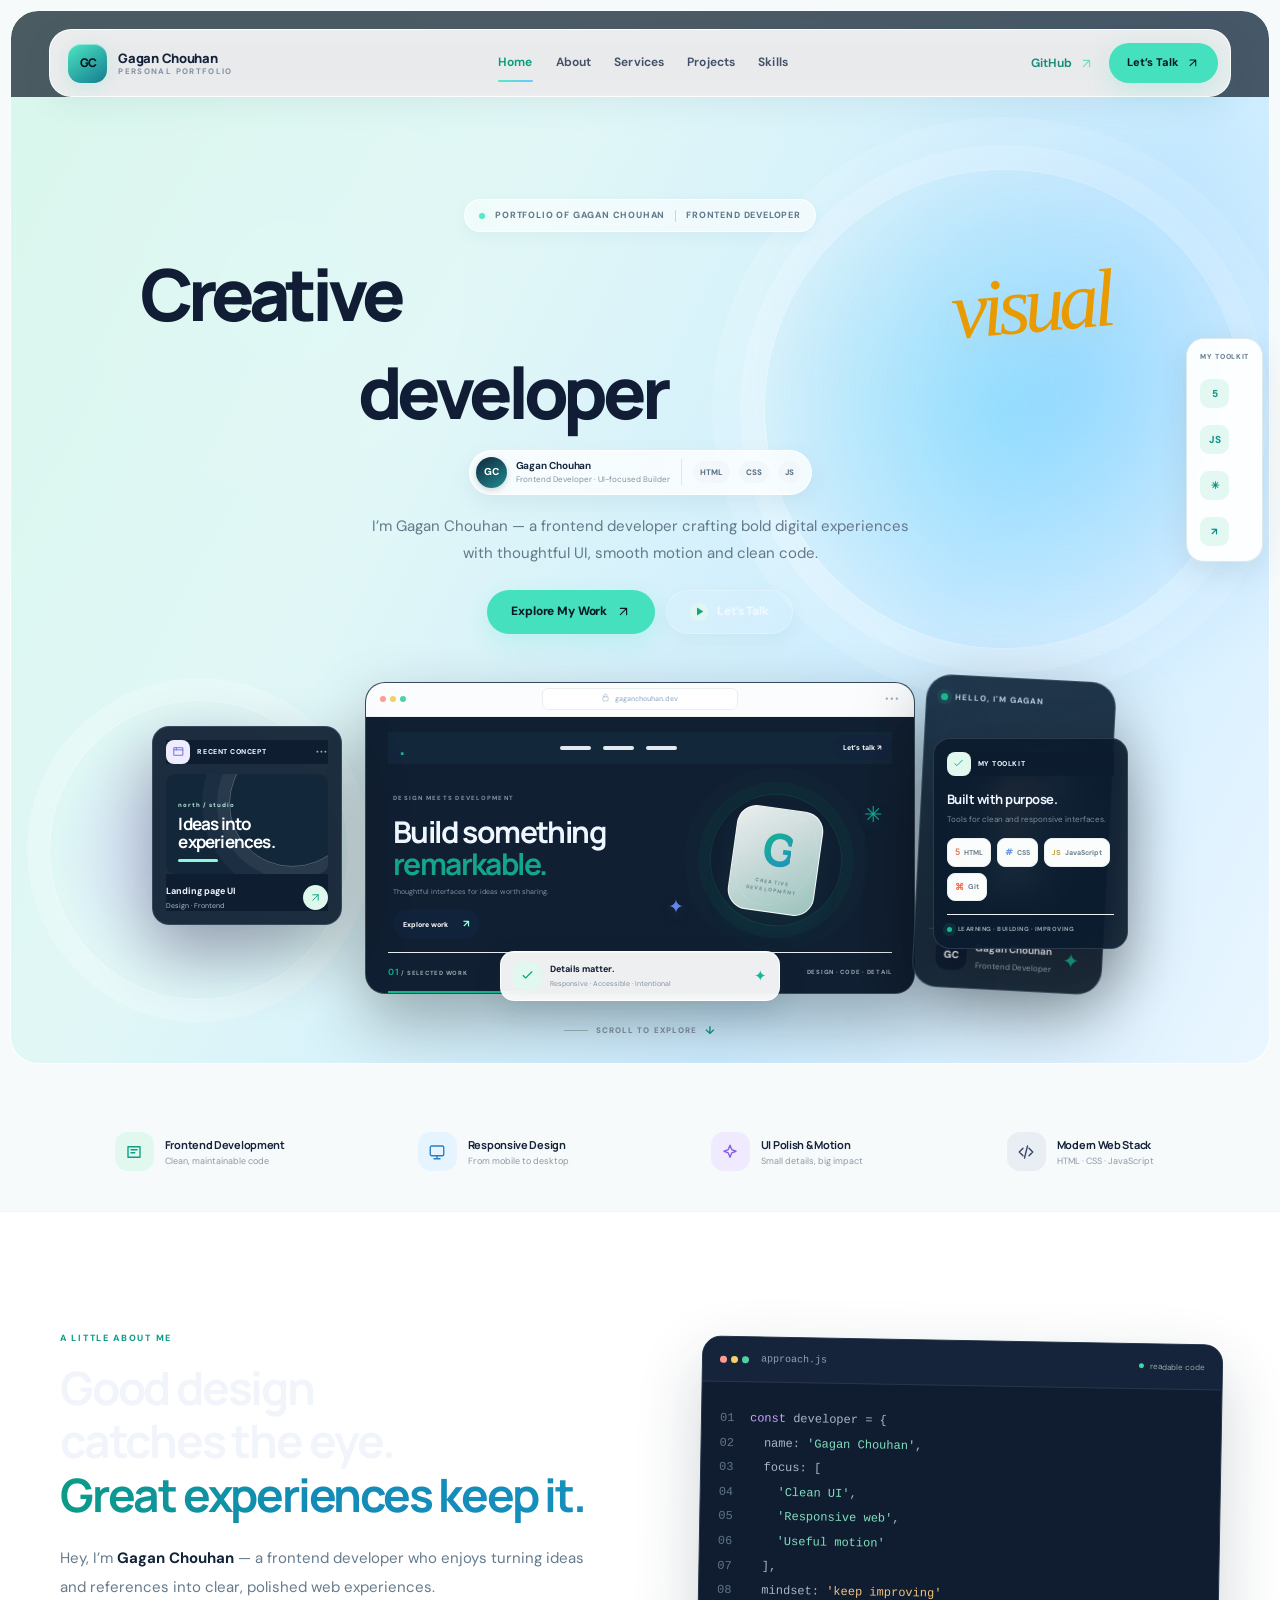
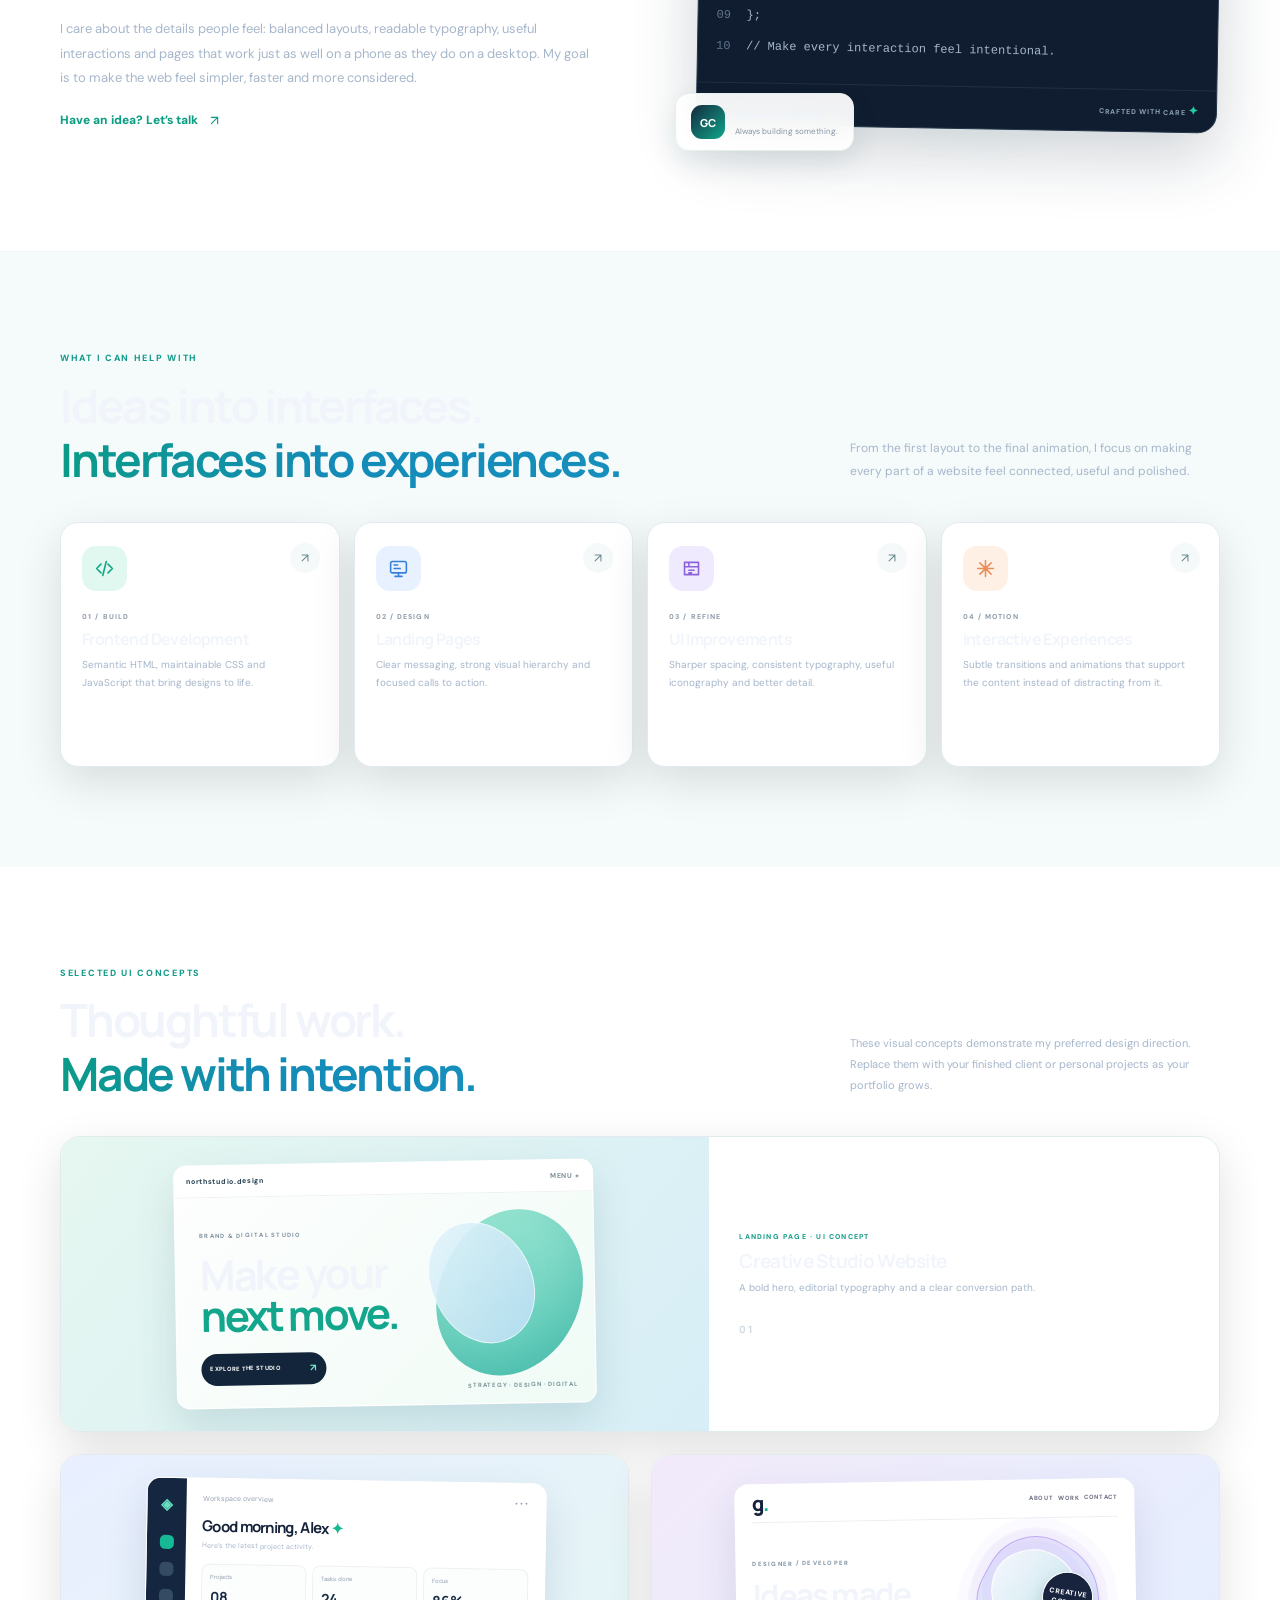
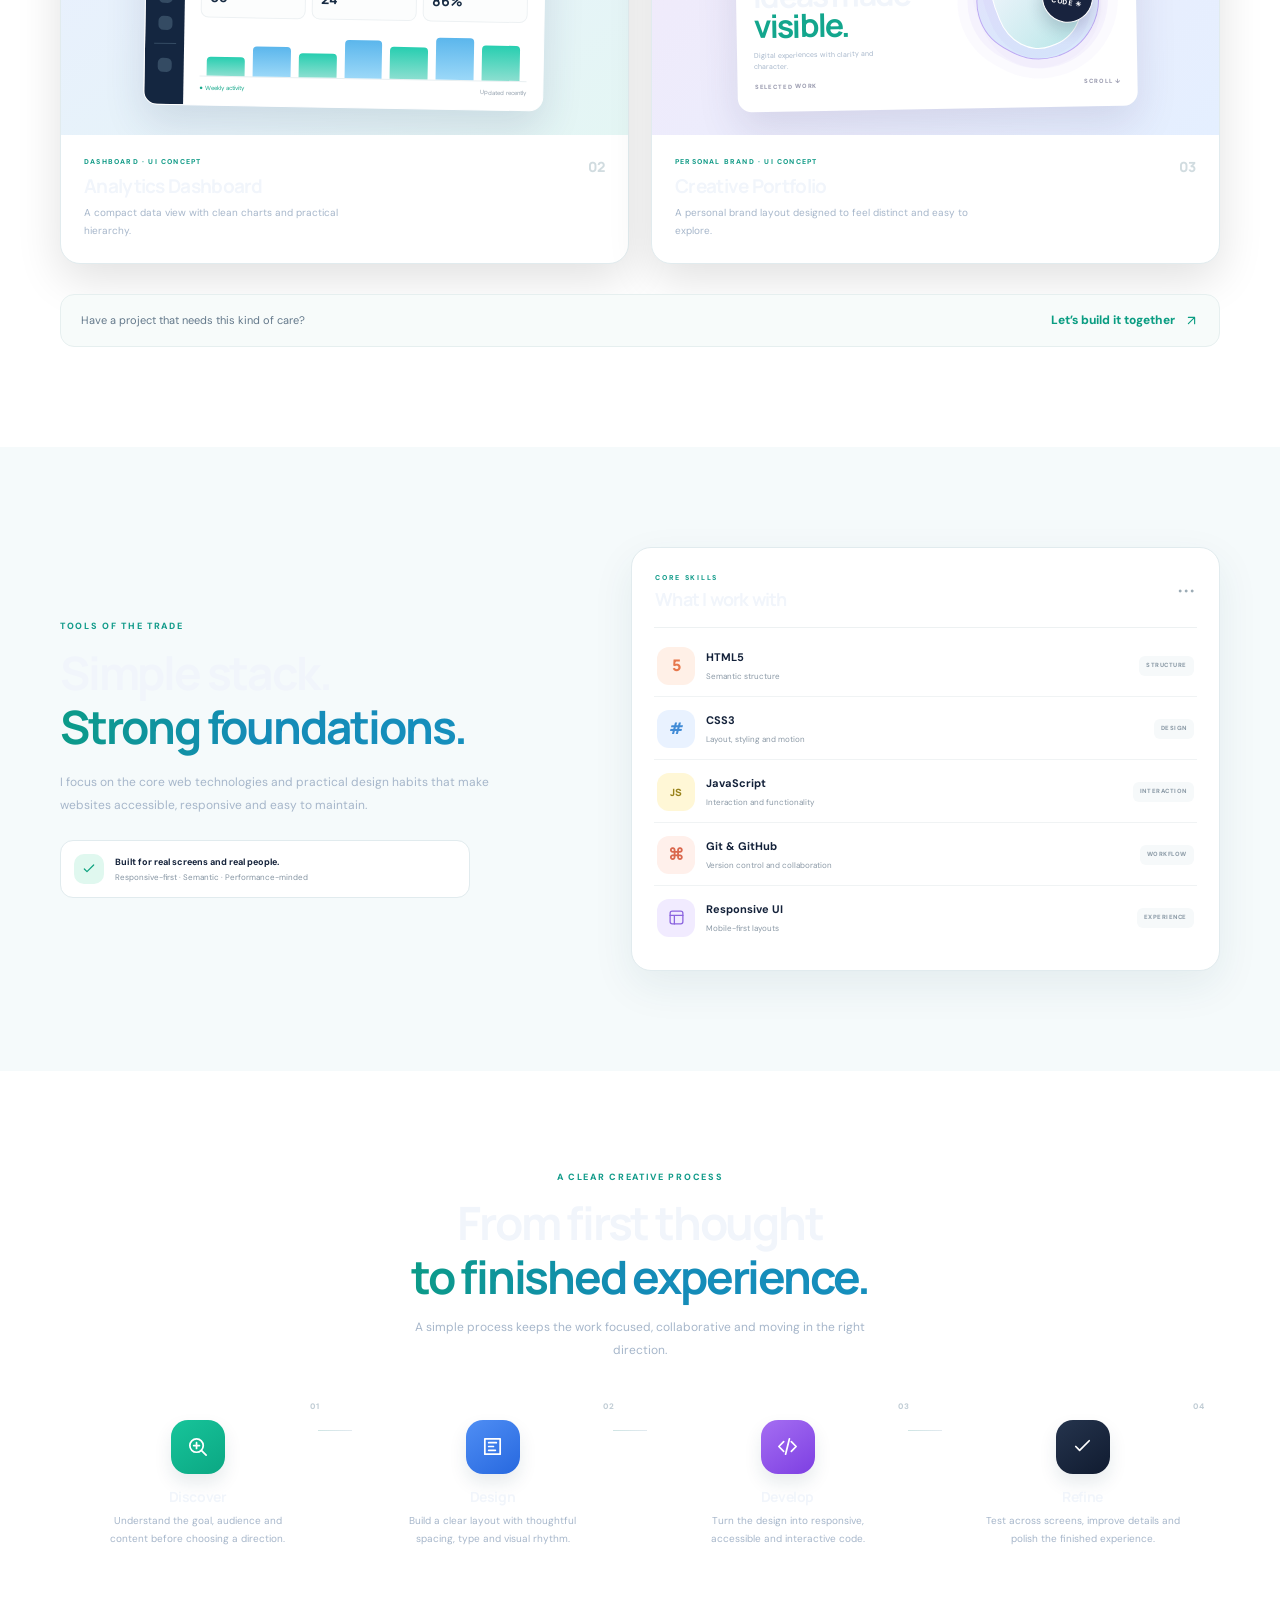
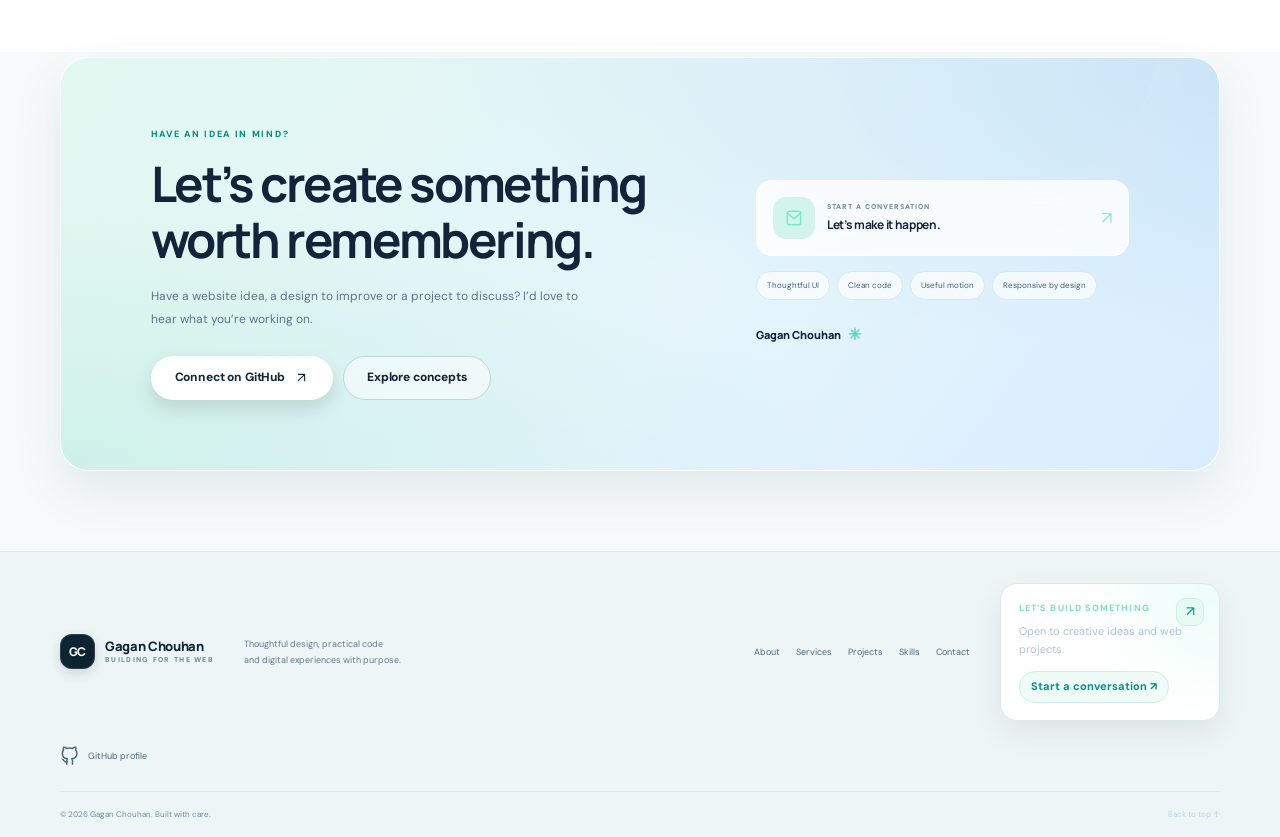
==== commit cf0e512b: "Refresh stylesheet cache after full light-theme correction" ====
--- a/index.html
+++ b/index.html
@@ -11,7 +11,7 @@
   <link rel="preconnect" href="https://fonts.googleapis.com" />
   <link rel="preconnect" href="https://fonts.gstatic.com" crossorigin />
   <link href="https://fonts.googleapis.com/css2?family=DM+Sans:wght@400;500;600;700&family=Manrope:wght@400;500;600;700;800&display=swap" rel="stylesheet" />
-  <link rel="stylesheet" href="style.css?v=20261029-light" />
+  <link rel="stylesheet" href="style.css?v=light-fix-20261029-2" />
   <script src="script.js" defer></script>
 </head>
 <body>
--- a/style.css
+++ b/style.css
@@ -1208,3 +1208,79 @@
 .footer-social-note a{color:#078f83;border-color:#ccefe4;background:#effbf7}
 .footer-social-note a:hover{color:#fff;background:#13b58b;border-color:#13b58b}
 .skill-rail a:hover,.skill-rail a:focus-visible{background:rgba(19,181,139,.1)}
+
+
+/* ==========================================================
+   DEFINITIVE LIGHT PORTFOLIO FIX
+   The reference screenshot showed dark page bands and cards
+   hidden in long-page captures. Keep all sections light and
+   keep reveal content visible even when observers don't run.
+   ========================================================== */
+:root{
+ --ink:#14223a;--ink-soft:#2b4057;--muted:#667b8d;--muted-light:#8a9baa;
+ --paper:#f6fafb;--white:#fff;--line:#e1ebee;
+ --shadow:0 15px 42px rgba(31,75,91,.08);
+ --shadow-hover:0 24px 58px rgba(31,75,91,.14)
+}
+html,body{background:#f7fafb!important;color:#14223a}
+body{background:#f7fafb!important}
+.hero{background:#f7fafb!important;padding:10px 10px 0}
+.hero-shell{background:linear-gradient(118deg,#d9f7ec 0%,#e1f7f7 34%,#ccecff 69%,#eaf6ff 100%)!important}
+.section{background:#fff!important;color:#14223a}
+.about-section,.work-section,.process-section{background:#fff!important;color:#14223a}
+.services-section,.skills-section{background:#f5fafb!important;color:#14223a}
+.section-heading h2,.about-copy h2,.work-heading h2,.skills-copy h2,
+.service-card h3,.project-info h3,.process-step h3,.skills-panel-head h3{color:#14223a}
+.about-copy>p,.about-copy .section-lead,.section-heading>p,.work-heading>p,
+.service-card p,.project-info p,.process-step p,.skills-copy>p{color:#667b8d}
+.service-card,.project-card,.skills-panel,.skills-note,.process-step{
+ color:#14223a;background:#fff;border-color:#e1ebee
+}
+.project-visual{color:#14223a}
+.contact-section{background:#f7fafb!important}
+.contact-card{
+ color:#14223a!important;
+ background:linear-gradient(125deg,#e2f8f0 0%,#e5f5fb 55%,#d9edff 100%)!important;
+ border:1px solid rgba(255,255,255,.95)!important;
+ box-shadow:0 20px 50px rgba(39,86,106,.1)!important
+}
+.contact-card:before{background:radial-gradient(ellipse at 0 100%,rgba(19,181,139,.1),transparent 48%),radial-gradient(ellipse at 100% 0,rgba(58,145,206,.12),transparent 50%)}
+.contact-copy h2,.contact-copy h2 span{color:#14223a!important}
+.contact-copy>p{color:#5e7387!important}
+.contact-card .light-kicker{color:#078d7c}
+.contact-card .button-outline{color:#14223a!important;border-color:#bfd8dc!important;background:rgba(255,255,255,.55)!important}
+.contact-badge{color:#14223a!important;background:rgba(255,255,255,.8)!important;border-color:rgba(255,255,255,.9)!important}
+.contact-badge small{color:#71869a!important}
+.contact-badge strong{color:#14223a!important}
+.contact-stack span{color:#456074!important;background:rgba(255,255,255,.68)!important;border-color:#d7e9eb!important}
+.contact-signature{color:#14223a!important}
+.site-footer{background:#eef5f6!important;color:#14223a!important;border-top:1px solid #e0eaed}
+.footer-brand .brand-copy strong{color:#14223a!important}
+.footer-brand .brand-copy small{color:#71869a!important}
+.footer-main>p{color:#667b8d!important}
+.footer-links a,.footer-github{color:#50677b!important}
+.footer-links a:hover,.footer-github:hover{color:#078d76!important}
+.footer-bottom{color:#75899a!important;border-top-color:#dce7ea!important}
+.footer-social-note{background:#fff!important;color:#26364d!important;border-color:#dcebe9!important}
+.skill-rail{background:rgba(255,255,255,.94)!important;border-color:#dce8eb!important;box-shadow:0 10px 30px rgba(34,72,91,.12)!important}
+.skill-rail-label,.skill-rail a span{color:#64798b!important}
+.skill-rail a b{color:#078f83!important;background:#e2f8f1!important}
+.skill-rail a:hover,.skill-rail a:focus-visible{background:#e7f8f3!important}
+.toast{color:#14223a!important;background:#fff!important;border-color:#dce8eb!important}
+/* Content must never disappear in full-page screenshots or if JS observer fails. */
+html.motion-ready .reveal,
+html.motion-ready .service-card,
+html.motion-ready .project-card,
+html.motion-ready .skill-card,
+html.motion-ready .tool-card{
+ opacity:1!important;visibility:visible!important;transform:none;
+}
+html.motion-ready .reveal.is-visible,
+html.motion-ready .service-card.is-visible,
+html.motion-ready .project-card.is-visible,
+html.motion-ready .skill-card.is-visible,
+html.motion-ready .tool-card.is-visible{opacity:1!important;visibility:visible!important;transform:translateY(0)}
+@media(max-width:760px){
+ .contact-card{background:linear-gradient(145deg,#e2f8f0,#e5f5fb)!important}
+ .site-footer{background:#eef5f6!important}
+}
